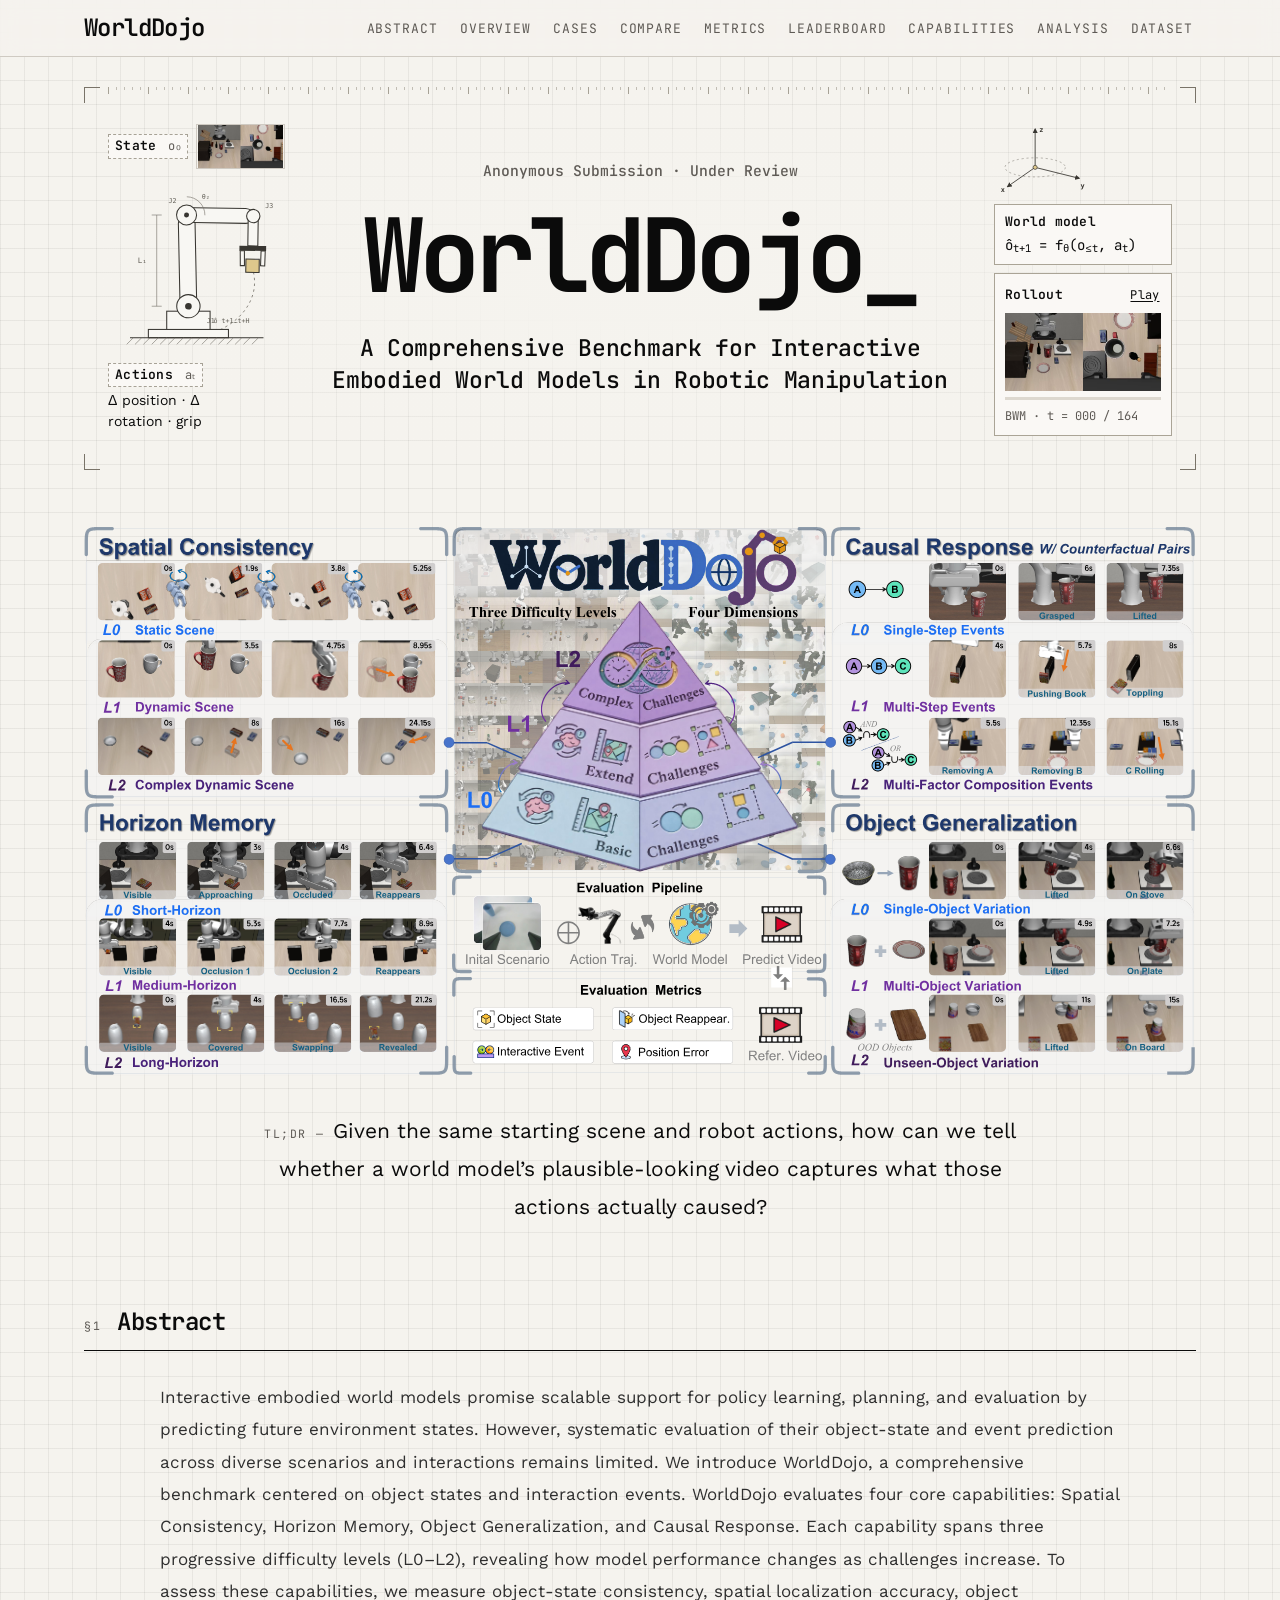
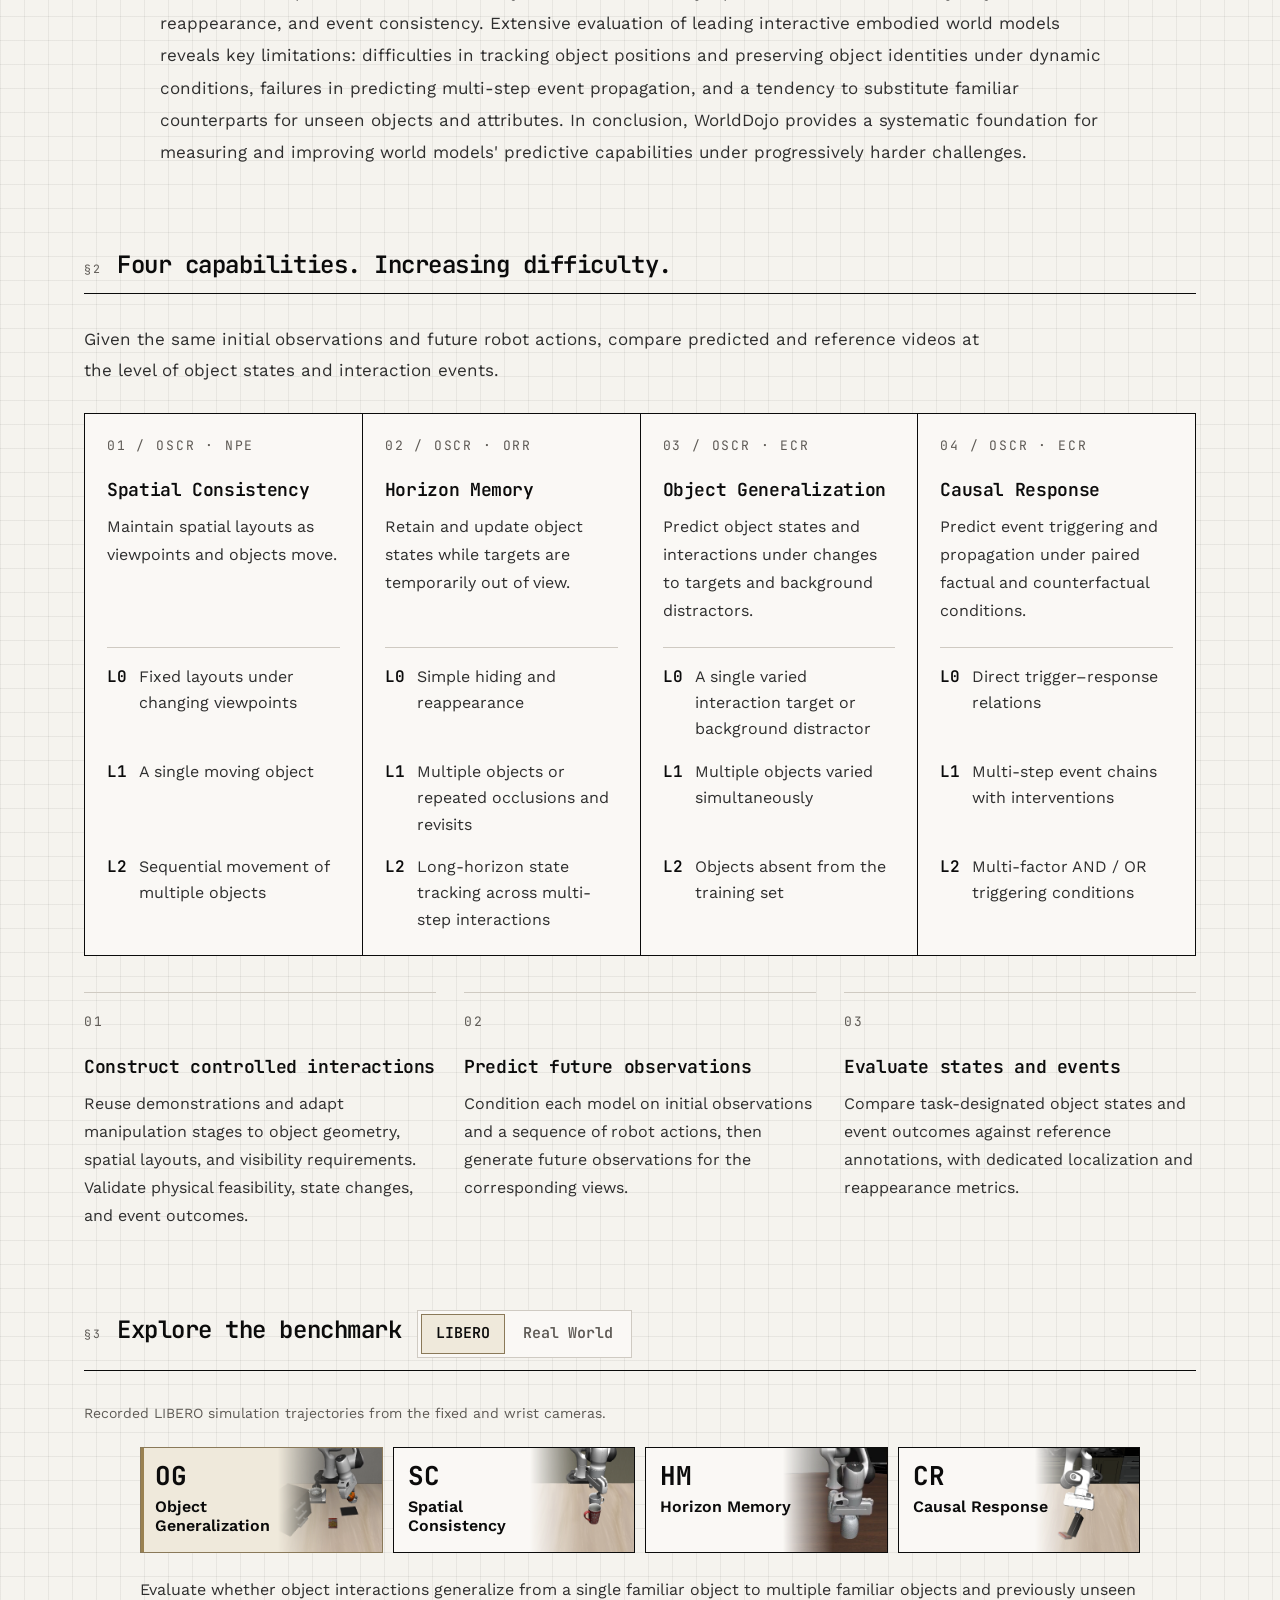
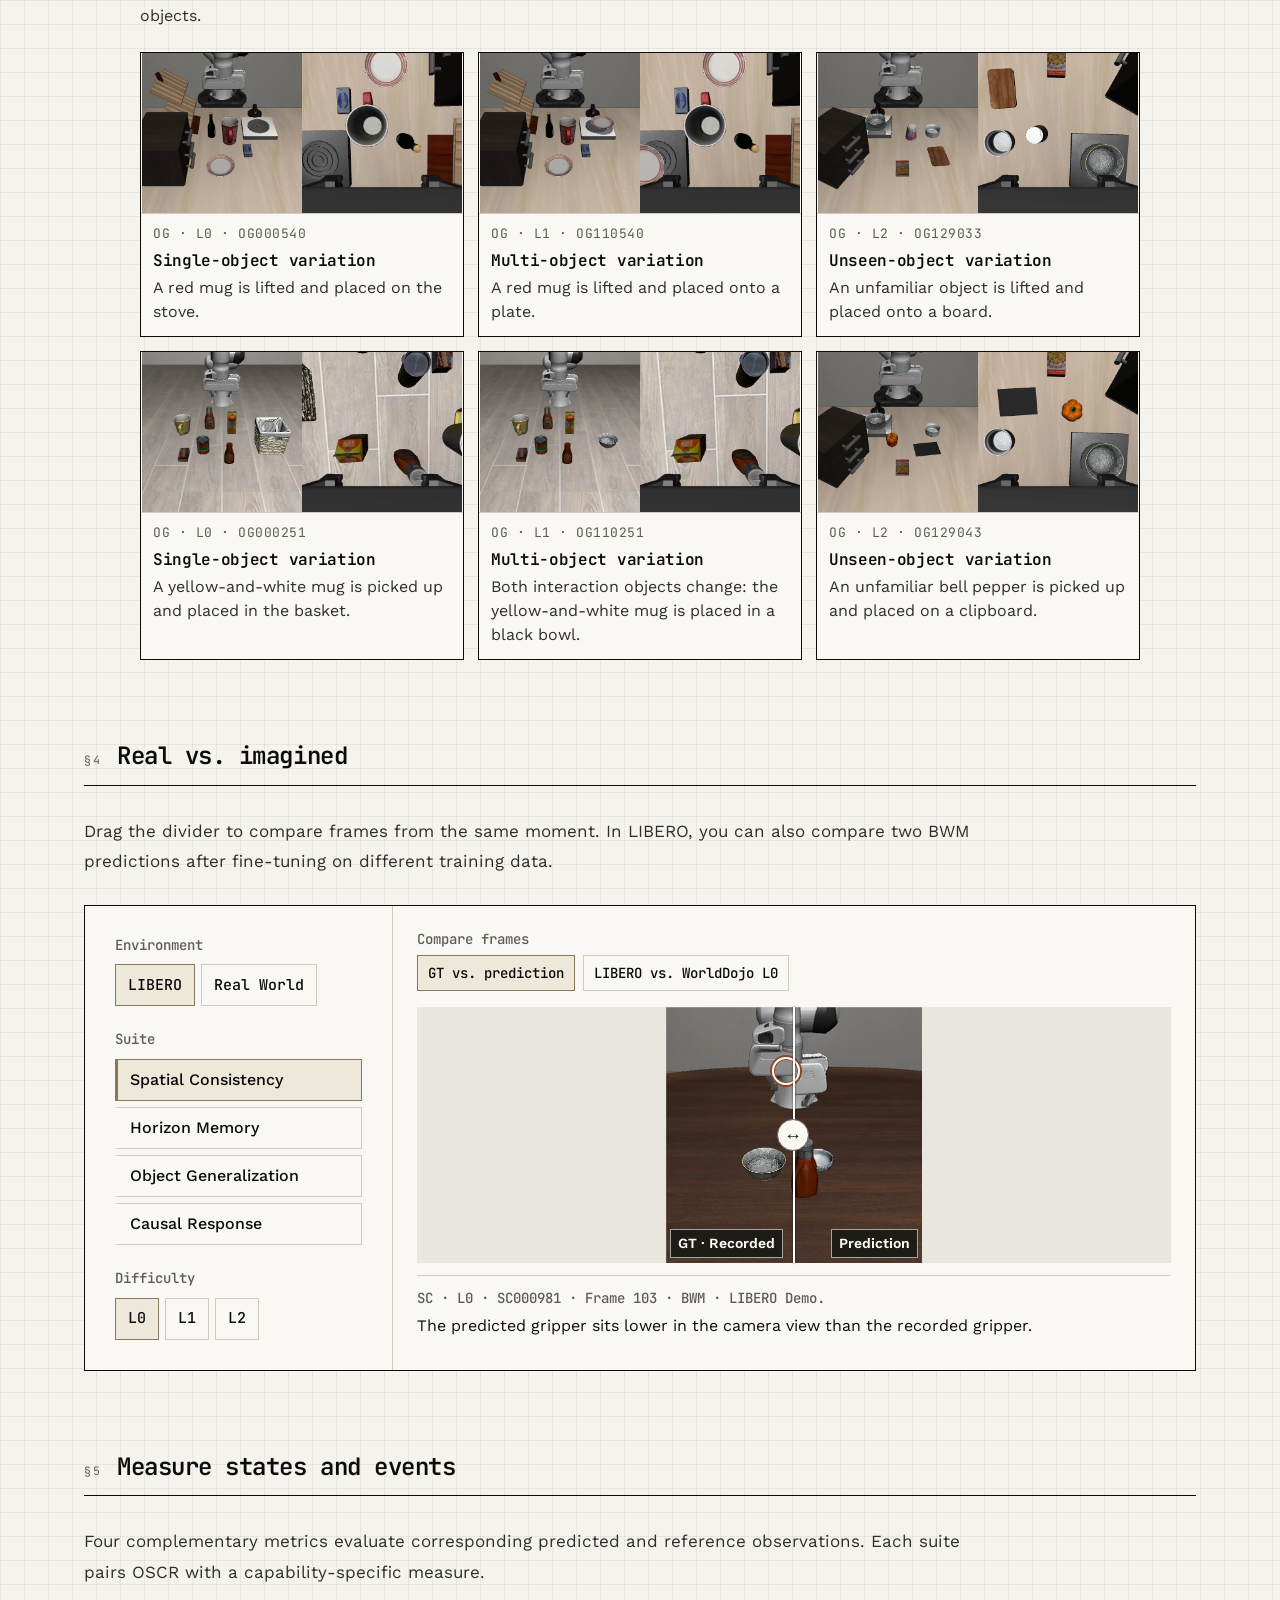
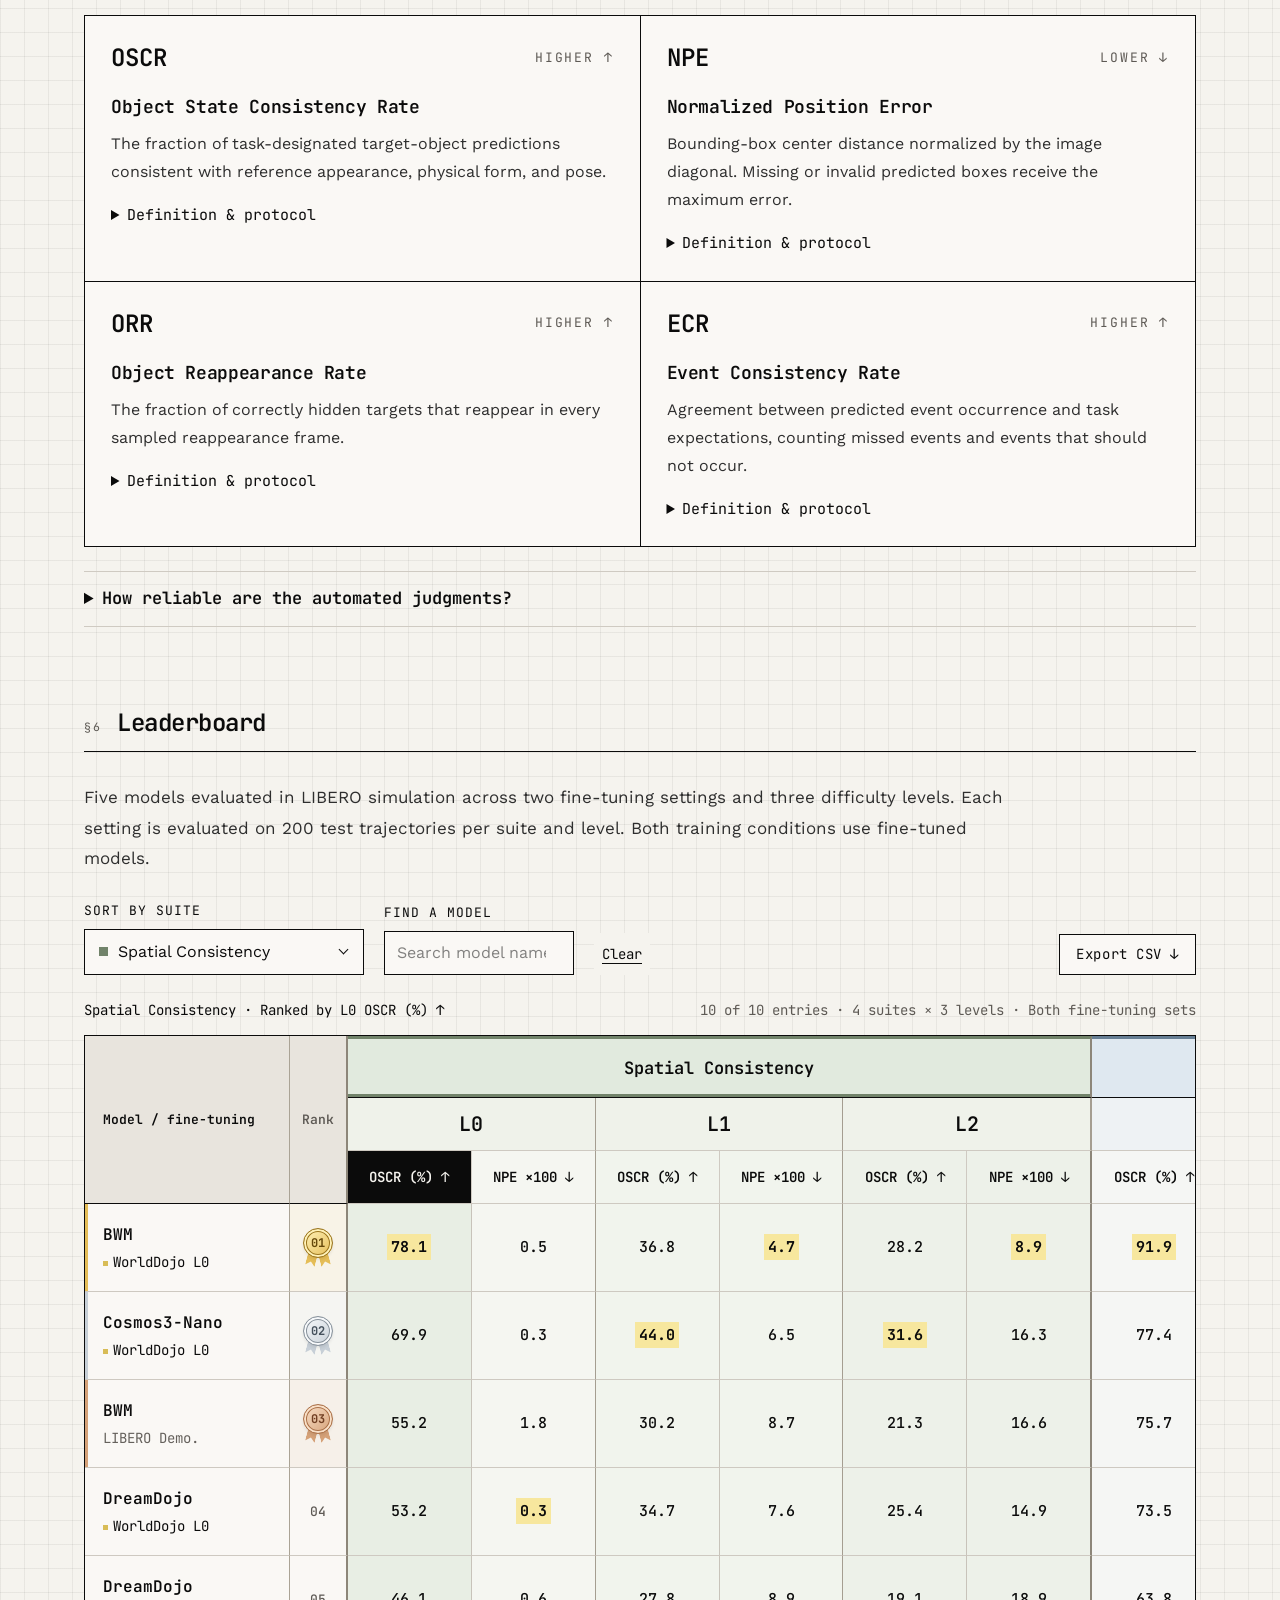
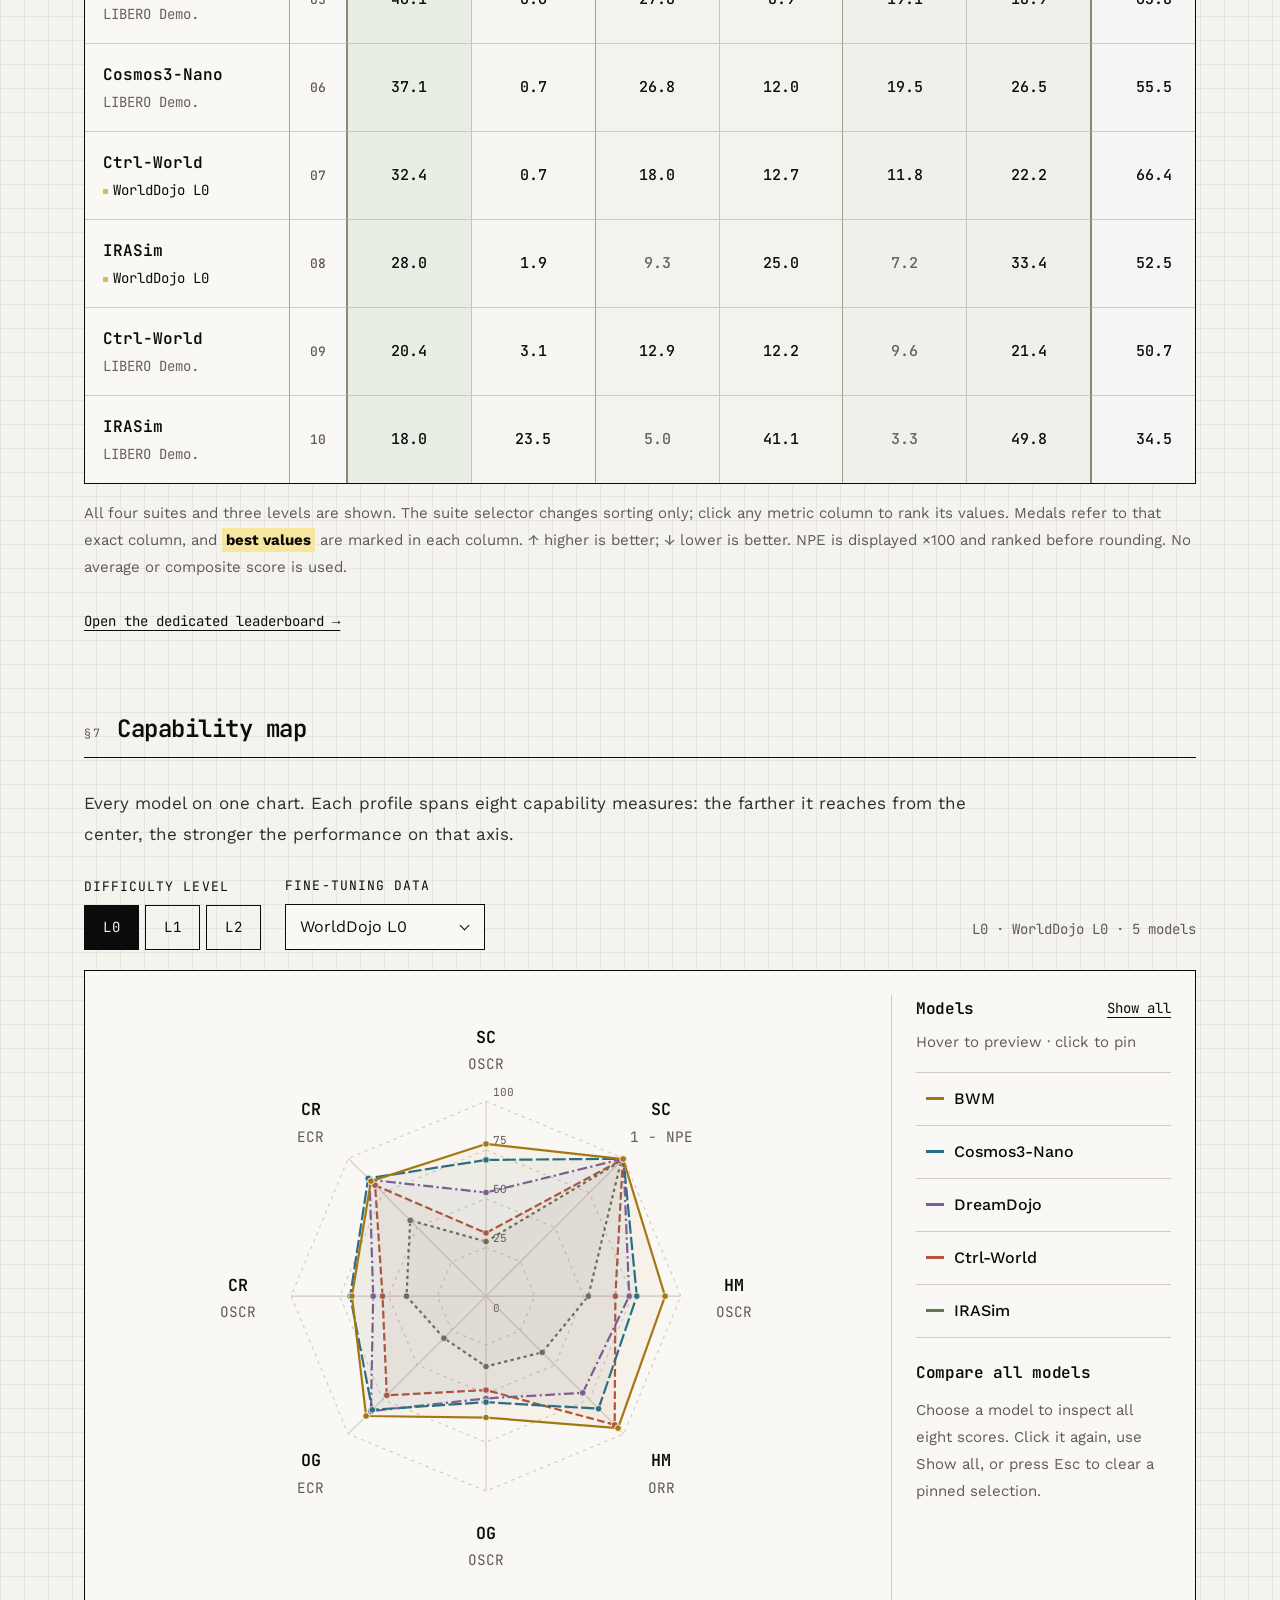
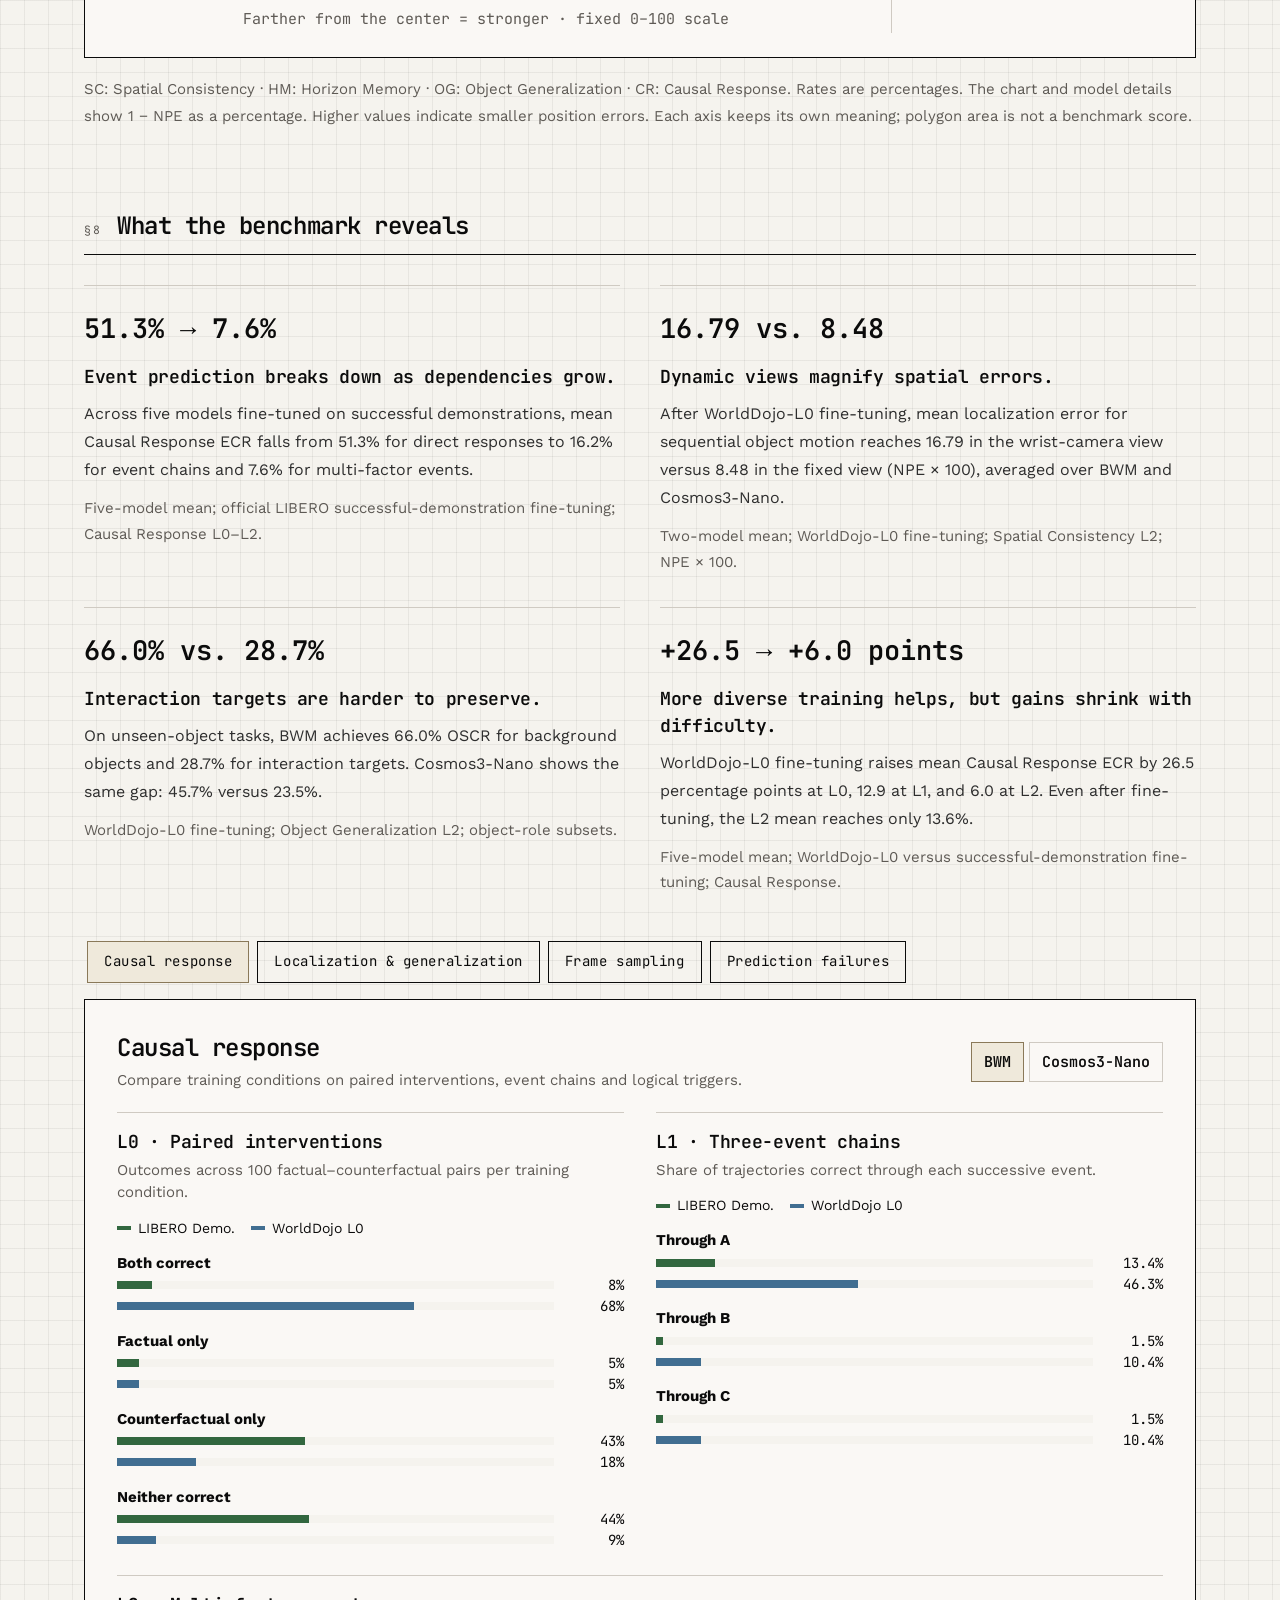
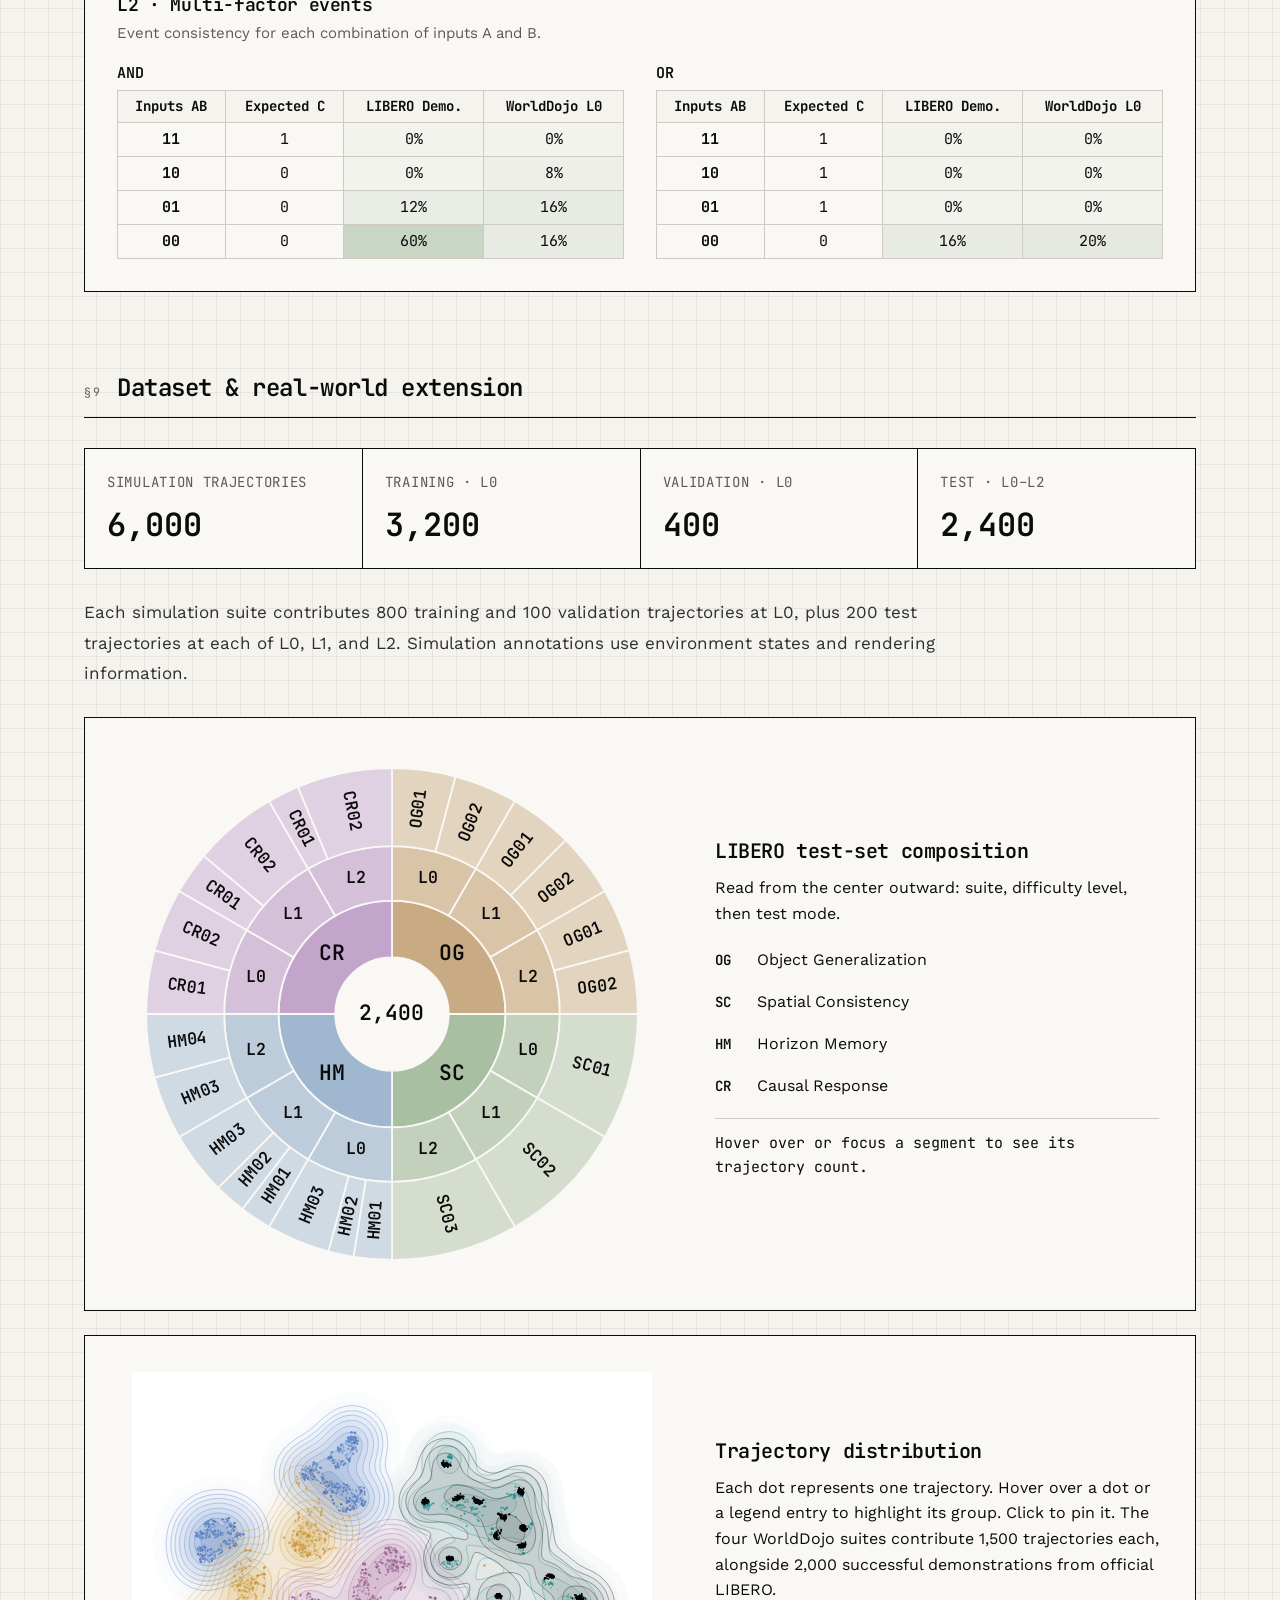
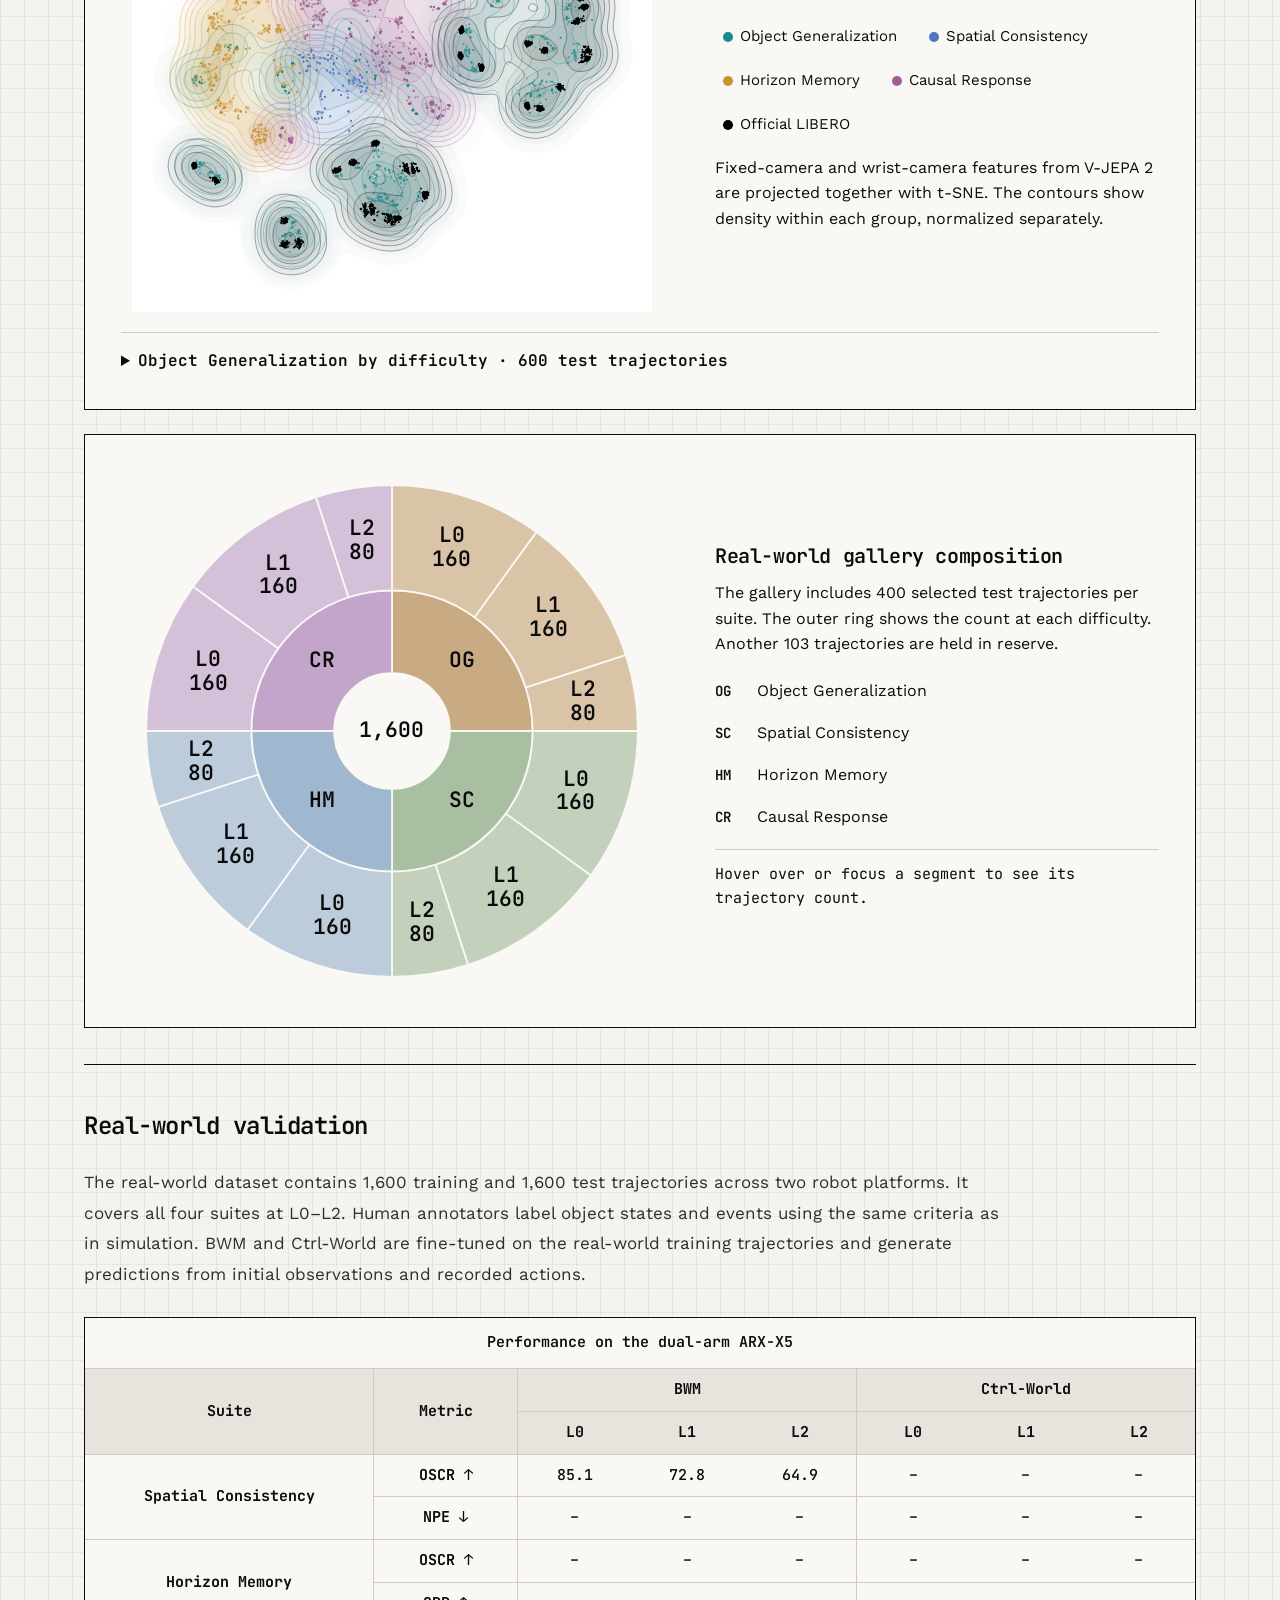
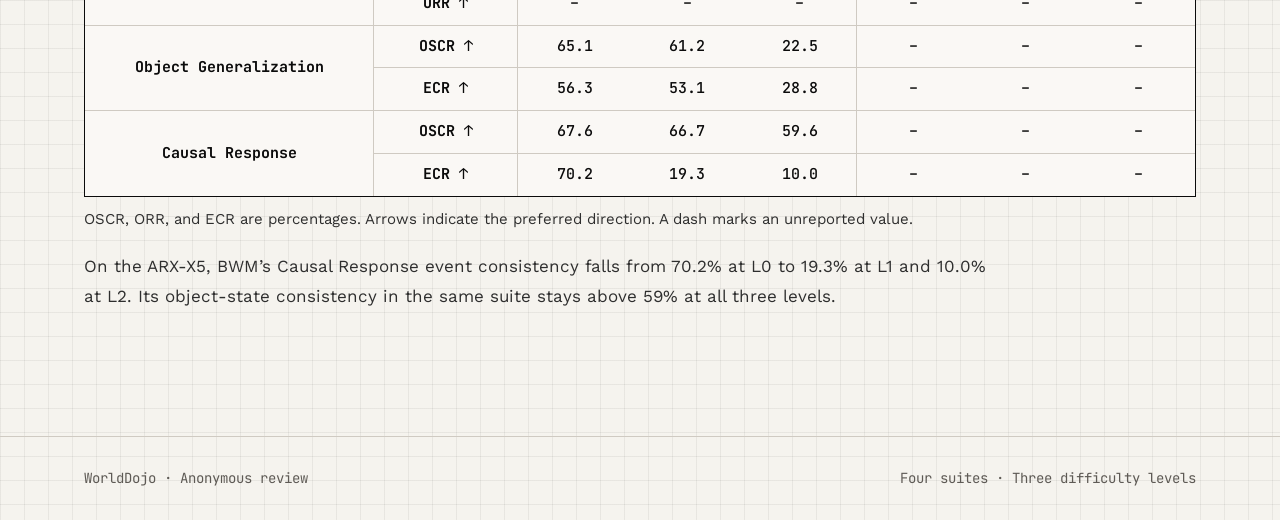
==== index.html @ 86171888 "Remove the Figure 1 image link" ====
<!DOCTYPE html>

<html lang="en">
<head>
<meta charset="utf-8"/>
<meta content="width=device-width, initial-scale=1" name="viewport"/>
<title>
   WorldDojo — A Benchmark for World Models
  </title>
<meta content="Evaluating embodied world models across object generalization, spatial consistency, horizon memory, and causal response." name="description"/>
<meta content="WorldDojo — A Benchmark for World Models" property="og:title"/>
<meta content="Evaluating embodied world models across object generalization, spatial consistency, horizon memory, and causal response." property="og:description"/>
<meta content="website" property="og:type"/>
<meta content="summary_large_image" name="twitter:card"/>
<link href="data:," rel="icon" type="image/x-icon"/>
<meta content="WorldDojo — A Benchmark for World Models" name="twitter:title"/>
<meta content="Evaluating embodied world models across object generalization, spatial consistency, horizon memory, and causal response." name="twitter:description"/>
<link href="assets/original.css" rel="stylesheet"/>
<link href="assets/site.css?v=2e7d49e08e" rel="stylesheet"/>
<meta content="worlddojo/paper-figures/figure-01-overview.png?v=f05fa07c68" property="og:image"/>
<meta content="worlddojo/paper-figures/figure-01-overview.png?v=f05fa07c68" name="twitter:image"/>
<link rel="stylesheet" href="assets/distribution.css?v=623030077f"/>
<link rel="stylesheet" href="assets/analysis.css?v=a342662343"/>
<link rel="stylesheet" href="assets/compare.css?v=4dda21cae5"/>
<link rel="stylesheet" href="assets/hero-illustrations.css?v=878d410ef3"/>
</head>
<body class="bg-grid">
<a class="skip-link" href="#main">
   Skip to content
  </a>
<div class="flex min-h-screen flex-col">
<header class="sticky top-0 z-40 border-b border-border bg-background/85 backdrop-blur">
<div class="site-topbar">
<a aria-current="page" class="font-mono text-sm font-semibold tracking-tight text-foreground active site-brand" href="index.html">
WorldDojo
</a>
<nav aria-label="Section navigation" class="top-navigation"><a href="#abstract">Abstract</a><a href="#overview">Overview</a><a href="#demonstrations">Cases</a><a href="#real-vs-imagined">Compare</a><a href="#metrics">Metrics</a><a href="#leaderboard">Leaderboard</a><a href="#capabilities">Capabilities</a><a href="#analysis">Analysis</a><a href="#dataset">Dataset</a></nav>
</div>
</header>
<div class="flex-1">
<main id="main"><section class="title-plate">
<div class="title-copy">
<p class="title-status">Anonymous Submission · Under Review</p>
<h1 class="animate-rise text-foreground [animation-delay:80ms]"><span class="hero-name caret">WorldDojo</span> <span class="hero-subtitle">A Comprehensive Benchmark for Interactive Embodied World Models in Robotic Manipulation</span></h1>
</div>
<div class="title-input">
  <img draggable="false" class="title-arm" src="assets/hero-arm.svg" width="199" height="205" alt=""/>
  <div class="title-spec title-state"><header>State <small>o₀</small></header><img draggable="false" src="assets/hero-observation.png" width="512" height="256" alt="Initial fixed and wrist camera observations of the red mug task"/></div>
  <div class="title-spec title-actions"><header>Actions <small>aₜ</small></header><p>Δ position · Δ rotation · grip</p></div>
</div>
<div class="title-output">
  <img draggable="false" class="title-axes" src="assets/hero-axes.svg" width="140" height="110" alt=""/>
  <div class="title-spec"><header>World model</header><p>ô<sub>t+1</sub> = f<sub>θ</sub>(o<sub>≤t</sub>, a<sub>t</sub>)</p></div>
  <div class="title-spec title-rollout"><header>Rollout <button type="button" aria-label="Play the BWM rollout">Play</button></header>
    <video muted loop playsinline preload="metadata" src="assets/hero-rollout.mp4" poster="assets/hero-observation.png" width="512" height="256" aria-label="BWM prediction for LIBERO OG000540"></video>
    <progress max="164" value="0" aria-label="Rollout frame"></progress><span class="title-telemetry">BWM · t = <output>000</output> / 164</span>
  </div>
</div>
</section><section class="mx-auto max-w-6xl px-5 pt-14"><figure class="paper-figure"><img alt="Four complementary capabilities, three difficulty levels, and a shared evaluation pipeline for object states and interaction events." height="1209" loading="eager" src="worlddojo/paper-figures/figure-01-overview.svg?v=5daef22ee6" width="2440"/></figure><p class="paper-tldr"><span class="eyebrow">TL;DR — </span>Given the same starting scene and robot actions, how can we tell whether a world model’s plausible-looking video captures what those actions actually caused?</p></section><section class="mx-auto max-w-6xl px-5 pt-20" id="abstract"><div class="section-heading"><span class="eyebrow">§1</span><h2>Abstract</h2></div><p class="abstract-copy">Interactive embodied world models promise scalable support for policy learning, planning, and evaluation by predicting future environment states. However, systematic evaluation of their object-state and event prediction across diverse scenarios and interactions remains limited. We introduce WorldDojo, a comprehensive benchmark centered on object states and interaction events. WorldDojo evaluates four core capabilities: Spatial Consistency, Horizon Memory, Object Generalization, and Causal Response. Each capability spans three progressive difficulty levels (L0–L2), revealing how model performance changes as challenges increase. To assess these capabilities, we measure object-state consistency, spatial localization accuracy, object reappearance, and event consistency. Extensive evaluation of leading interactive embodied world models reveals key limitations: difficulties in tracking object positions and preserving object identities under dynamic conditions, failures in predicting multi-step event propagation, and a tendency to substitute familiar counterparts for unseen objects and attributes. In conclusion, WorldDojo provides a systematic foundation for measuring and improving world models' predictive capabilities under progressively harder challenges.</p></section><section class="mx-auto max-w-6xl px-5 pt-20" id="overview"><div class="section-heading"><span class="eyebrow">§2</span><h2>Four capabilities. Increasing difficulty.</h2></div><p class="section-intro">Given the same initial observations and future robot actions, compare predicted and reference videos at the level of object states and interaction events.</p><ol class="suite-grid suite-details"><li><span class="eyebrow">01 / OSCR · NPE</span><h3>Spatial Consistency</h3><p>Maintain spatial layouts as viewpoints and objects move.</p><dl class="suite-levels"><div><dt>L0</dt><dd>Fixed layouts under changing viewpoints</dd></div><div><dt>L1</dt><dd>A single moving object</dd></div><div><dt>L2</dt><dd>Sequential movement of multiple objects</dd></div></dl></li><li><span class="eyebrow">02 / OSCR · ORR</span><h3>Horizon Memory</h3><p>Retain and update object states while targets are temporarily out of view.</p><dl class="suite-levels"><div><dt>L0</dt><dd>Simple hiding and reappearance</dd></div><div><dt>L1</dt><dd>Multiple objects or repeated occlusions and revisits</dd></div><div><dt>L2</dt><dd>Long-horizon state tracking across multi-step interactions</dd></div></dl></li><li><span class="eyebrow">03 / OSCR · ECR</span><h3>Object Generalization</h3><p>Predict object states and interactions under changes to targets and background distractors.</p><dl class="suite-levels"><div><dt>L0</dt><dd>A single varied interaction target or background distractor</dd></div><div><dt>L1</dt><dd>Multiple objects varied simultaneously</dd></div><div><dt>L2</dt><dd>Objects absent from the training set</dd></div></dl></li><li><span class="eyebrow">04 / OSCR · ECR</span><h3>Causal Response</h3><p>Predict event triggering and propagation under paired factual and counterfactual conditions.</p><dl class="suite-levels"><div><dt>L0</dt><dd>Direct trigger–response relations</dd></div><div><dt>L1</dt><dd>Multi-step event chains with interventions</dd></div><div><dt>L2</dt><dd>Multi-factor AND / OR triggering conditions</dd></div></dl></li></ol><ol class="method-steps"><li><span class="eyebrow">01</span><h3>Construct controlled interactions</h3><p>Reuse demonstrations and adapt manipulation stages to object geometry, spatial layouts, and visibility requirements. Validate physical feasibility, state changes, and event outcomes.</p></li><li><span class="eyebrow">02</span><h3>Predict future observations</h3><p>Condition each model on initial observations and a sequence of robot actions, then generate future observations for the corresponding views.</p></li><li><span class="eyebrow">03</span><h3>Evaluate states and events</h3><p>Compare task-designated object states and event outcomes against reference annotations, with dedicated localization and reappearance metrics.</p></li></ol></section><section class="mx-auto max-w-6xl px-5 pt-20" id="demonstrations">
<div class="mb-8 flex items-baseline gap-4 border-b border-foreground pb-3">
<span class="eyebrow">§3</span>
<h2 class="text-xl font-semibold text-foreground sm:text-2xl">
        Explore the benchmark
       </h2>
<div class="demo-environments" role="group" aria-label="Demonstration environment">
  <button type="button" data-demo-env="libero" aria-pressed="true" aria-controls="demo-grid">LIBERO</button>
  <button type="button" data-demo-env="real" aria-pressed="false" aria-controls="demo-grid">Real World</button>
</div>
</div>
<p class="text-sm text-muted-foreground" id="demo-environment-note">Recorded LIBERO simulation trajectories from the fixed and wrist cameras.</p>
<div aria-label="Evaluation suite" class="demo-filters" role="group">
  <button class="suite-choice" type="button" data-suite="OG" aria-pressed="true" aria-controls="demo-grid">
    <img src="worlddojo/suite-covers/OG129043-agentview-scene.webp" data-libero="worlddojo/suite-covers/OG129043-agentview-scene.webp" data-real="worlddojo/suite-covers/OG-344338f3-head-scene.jpg" alt="" loading="lazy"/>
    <b>OG</b><span>Object Generalization</span>
  </button>
  <button class="suite-choice" type="button" data-suite="SC" aria-pressed="false" aria-controls="demo-grid">
    <img src="worlddojo/suite-covers/SC110106-agentview-scene.webp" data-libero="worlddojo/suite-covers/SC110106-agentview-scene.webp" data-real="worlddojo/suite-covers/SC-9923a648-head-scene.jpg" alt="" loading="lazy"/>
    <b>SC</b><span>Spatial Consistency</span>
  </button>
  <button class="suite-choice" type="button" data-suite="HM" aria-pressed="false" aria-controls="demo-grid">
    <img src="worlddojo/suite-covers/HM120180-agentview-scene.webp" data-libero="worlddojo/suite-covers/HM120180-agentview-scene.webp" data-real="worlddojo/suite-covers/HM-933c59e6-head-scene.jpg" alt="" loading="lazy"/>
    <b>HM</b><span>Horizon Memory</span>
  </button>
  <button class="suite-choice" type="button" data-suite="CR" aria-pressed="false" aria-controls="demo-grid">
    <img src="worlddojo/suite-covers/CR110455-agentview-scene.webp" data-libero="worlddojo/suite-covers/CR110455-agentview-scene.webp" data-real="worlddojo/suite-covers/CR-515162b4-head-scene.jpg" alt="" loading="lazy"/>
    <b>CR</b><span>Causal Response</span>
  </button>
</div>
<p aria-live="polite" class="text-ink-soft demo-description" id="demo-description">
</p>
<span class="demo-jump" id="examples-OG"></span><span class="demo-jump" id="examples-SC"></span><span class="demo-jump" id="examples-HM"></span><span class="demo-jump" id="examples-CR"></span>
<span class="demo-jump" id="real-examples-OG"></span><span class="demo-jump" id="real-examples-SC"></span><span class="demo-jump" id="real-examples-HM"></span><span class="demo-jump" id="real-examples-CR"></span>
<div class="demo-grid" id="demo-grid">
</div>

<noscript>
<p>
        Enable JavaScript to switch between the demonstration videos, or
        <a href="worlddojo/content.js?v=4e91fa448a">
         view the example index
        </a>
        .
       </p>
</noscript>
</section><section class="mx-auto max-w-6xl px-5 pt-20" id="real-vs-imagined" aria-labelledby="compare-title">
  <div class="section-heading"><span class="eyebrow">§4</span><h2 id="compare-title">Real vs. imagined</h2></div>
  <p class="section-intro" id="compare-instructions">Drag the divider to compare frames from the same moment. In LIBERO, you can also compare two BWM predictions after fine-tuning on different training data.</p>
  <div class="compare-layout">
    <div class="compare-controls">
      <fieldset data-control="environment"><legend>Environment</legend><div>
        <button type="button" value="sim" aria-pressed="true">LIBERO</button>
        <button type="button" value="real" aria-pressed="false">Real World</button>
      </div></fieldset>
      <fieldset data-control="suite"><legend>Suite</legend><div class="compare-suites">
        <button type="button" value="SC" aria-pressed="true">Spatial Consistency</button>
        <button type="button" value="HM" aria-pressed="false">Horizon Memory</button>
        <button type="button" value="OG" aria-pressed="false">Object Generalization</button>
        <button type="button" value="CR" aria-pressed="false">Causal Response</button>
      </div></fieldset>
      <fieldset data-control="level"><legend>Difficulty</legend><div>
        <button type="button" value="L0" aria-pressed="true">L0</button>
        <button type="button" value="L1" aria-pressed="false">L1</button>
        <button type="button" value="L2" aria-pressed="false">L2</button>
      </div></fieldset>
    </div>
    <figure class="compare-case">
      <fieldset class="compare-pairs" data-control="mode"><legend>Compare frames</legend>
        <button type="button" value="reference" aria-pressed="true">GT vs. prediction</button>
        <button type="button" value="training" aria-pressed="false">LIBERO vs. WorldDojo L0</button>
      </fieldset>
      <div class="compare-view" aria-busy="true">
        <div class="compare-stage" hidden>
          <div class="compare-left"><img alt="Recorded frame"><span class="compare-label">GT · Recorded</span></div>
          <div class="compare-right"><img alt="Model prediction"><span class="compare-label">Prediction</span></div>
          <span class="compare-marker" hidden></span>
          <span class="compare-rule" aria-hidden="true"><span>↔</span></span>
          <input class="compare-range" type="range" min="0" max="100" value="50" aria-label="Comparison divider" aria-describedby="compare-instructions">
        </div>
        <p class="compare-status" role="status">Loading comparison…</p>
      </div>
      <figcaption aria-live="polite"><span class="compare-meta"></span><span class="compare-note"></span></figcaption>
    </figure>
  </div>
</section>
<section class="mx-auto max-w-6xl px-5 pt-20" id="metrics"><div class="section-heading"><span class="eyebrow">§5</span><h2>Measure states and events</h2></div><p class="section-intro">Four complementary metrics evaluate corresponding predicted and reference observations. Each suite pairs OSCR with a capability-specific measure.</p><div class="metrics-grid"><article><div class="metric-top"><span class="metric-id">OSCR</span><span class="eyebrow">Higher ↑</span></div><h3>Object State Consistency Rate</h3><p>The fraction of task-designated target-object predictions consistent with reference appearance, physical form, and pose.</p><details><summary>Definition &amp; protocol</summary><p>Q contains valid target-object–timestep–view tuples. GPT-6-Astra evaluates six sampled frames per trajectory and compares color and texture, shape and size, and position and orientation at corresponding timesteps.</p><code>OSCR = (1 / |Q|) Σ J_state(i, t, v)</code></details></article><article><div class="metric-top"><span class="metric-id">NPE</span><span class="eyebrow">Lower ↓</span></div><h3>Normalized Position Error</h3><p>Bounding-box center distance normalized by the image diagonal. Missing or invalid predicted boxes receive the maximum error.</p><details><summary>Definition &amp; protocol</summary><p>Average over reference-defined evaluation instances. Rank using unrounded values.</p><code>NPE = mean(||center(predicted box) − center(reference box)||₂ / image diagonal); invalid prediction → 1</code></details></article><article><div class="metric-top"><span class="metric-id">ORR</span><span class="eyebrow">Higher ↑</span></div><h3>Object Reappearance Rate</h3><p>The fraction of correctly hidden targets that reappear in every sampled reappearance frame.</p><details><summary>Definition &amp; protocol</summary><p>Reference videos define the hiding and reappearance phases. h_e requires absence from every sampled hiding frame; r_e requires visibility in every sampled reappearance frame. ORR is conditional on correct hiding, not all episodes.</p><code>ORR = Σ(h_e r_e) / Σh_e</code></details></article><article><div class="metric-top"><span class="metric-id">ECR</span><span class="eyebrow">Higher ↑</span></div><h3>Event Consistency Rate</h3><p>Agreement between predicted event occurrence and task expectations, counting missed events and events that should not occur.</p><details><summary>Definition &amp; protocol</summary><p>GPT-6-Astra identifies events by predicate, participants, and temporal window. Factual and counterfactual trajectories have their own expected labels.</p><code>ECR = (1 / |E|) Σ 1[predicted occurrence = expected occurrence]</code></details></article></div><details class="judge-reliability"><summary>How reliable are the automated judgments?</summary>
<p>On predicted videos, GPT-6-Astra agrees with human consensus in 90.6% of object-state judgments and 88.0% of event judgments. Individual annotators agree with the consensus in 89.7% and 85.3% of judgments, respectively.</p>
<div class="judge-scroll" role="region" tabindex="0" aria-label="Judge reliability comparison"><table><caption>Judge reliability (%)</caption><thead><tr><th rowspan="2" scope="col">Judge</th><th colspan="2" scope="colgroup">Reference videos<br>Accuracy</th><th colspan="2" scope="colgroup">Predicted videos<br>Agreement with humans</th></tr><tr><th scope="col">State</th><th scope="col">Event</th><th scope="col">State</th><th scope="col">Event</th></tr></thead><tbody><tr><th scope="row">Qwen3-VL-8B</th><td>99.3</td><td>75.3</td><td>84.6</td><td>60.3</td></tr><tr><th scope="row">Qwen3-VL-32B</th><td>99.9</td><td>77.7</td><td>85.9</td><td>73.8</td></tr><tr><th scope="row">Gemini-3.1-Pro</th><td>99.9</td><td>88.7</td><td>71.7</td><td>80.7</td></tr><tr><th scope="row">GPT-6-Astra</th><td>99.9</td><td>99.3</td><td>90.6</td><td>88.0</td></tr><tr><th scope="row">Human</th><td>99.9</td><td>99.9</td><td>89.7</td><td>85.3</td></tr></tbody></table></div></details></section><section class="mx-auto max-w-6xl px-5 pt-20" id="leaderboard"><div class="section-heading"><span class="eyebrow">§6</span><h2>Leaderboard</h2></div><p class="section-intro">Five models evaluated in LIBERO simulation across two fine-tuning settings and three difficulty levels. Each setting is evaluated on 200 test trajectories per suite and level. Both training conditions use fine-tuned models.</p><div class="board" data-leaderboard=""><div class="board-controls"><div class="suite-select-control"><span class="control-label" id="suite-sort-label">Sort by suite</span><select aria-label="Sort by suite" data-board-suite=""><option value="SC">Spatial Consistency</option><option value="HM">Horizon Memory</option><option value="OG">Object Generalization</option><option value="CR">Causal Response</option></select></div><label class="search-control"><span class="control-label">Find a model</span><input aria-label="Find a model" placeholder="Search model name" type="search"/></label><button class="text-button" data-clear="" type="button">Clear</button><button class="ink-button" data-csv="" type="button">Export CSV ↓</button></div><div class="board-meta"><span data-ranking-label=""></span><span aria-live="polite" data-board-status="" role="status"></span></div><p class="board-scroll-hint">Swipe to compare all 4 suites × 3 levels →</p><div aria-label="All four suites across L0, L1 and L2. Scroll horizontally; model and rank columns stay fixed." class="table-scroll" role="region" tabindex="0"><table><caption class="sr-only">All four suites and all three difficulty levels in one table. Each model and fine-tuning setting occupies one row. Click any metric column to rank entries.</caption><thead></thead><tbody></tbody></table></div><p class="board-note">All four suites and three levels are shown. The suite selector changes sorting only; click any metric column to rank its values. Medals refer to that exact column, and <span class="best-value">best values</span> are marked in each column. ↑ higher is better; ↓ lower is better. NPE is displayed ×100 and ranked before rounding. No average or composite score is used.</p><noscript><p>Enable JavaScript to view the interactive leaderboard.</p></noscript></div><a class="text-link" href="leaderboard/index.html">Open the dedicated leaderboard →</a></section><section class="mx-auto max-w-6xl px-5 pt-20" id="capabilities"><div class="section-heading"><span class="eyebrow">§7</span><h2>Capability map</h2></div><div class="capability-map" data-capability-map=""><p class="section-intro">Every model on one chart. Each profile spans eight capability measures: the farther it reaches from the center, the stronger the performance on that axis.</p><div class="map-toolbar"><div><span class="control-label">Difficulty level</span><div aria-label="Map difficulty level" class="map-levels" role="group"><button aria-pressed="true" class="ink-button ink-button-solid" data-map-level="L0" type="button">L0</button><button aria-pressed="false" class="ink-button" data-map-level="L1" type="button">L1</button><button aria-pressed="false" class="ink-button" data-map-level="L2" type="button">L2</button></div></div><div class="map-training-control"><span class="control-label" id="map-training-label">Fine-tuning data</span><select aria-label="Map fine-tuning data" data-map-training=""><option value="demo">LIBERO Demo.</option><option selected="" value="worlddojo_l0">WorldDojo L0</option></select></div><p aria-live="polite" class="map-context" data-map-context="" role="status"></p></div><div class="map-panel"><figure class="map-figure"><div data-map-chart=""></div><figcaption>Farther from the center = stronger · fixed 0–100 scale</figcaption></figure><aside aria-label="Model focus controls" class="map-sidebar"><div class="map-sidebar-title"><h3>Models</h3><button class="text-button" data-map-reset="" type="button">Show all</button></div><p class="map-instruction">Hover to preview · click to pin</p><ul class="map-model-list" data-map-models=""></ul><div class="map-detail" data-map-detail=""></div></aside></div><p class="map-note">SC: Spatial Consistency · HM: Horizon Memory · OG: Object Generalization · CR: Causal Response. Rates are percentages. The chart and model details show 1 − NPE as a percentage. Higher values indicate smaller position errors. Each axis keeps its own meaning; polygon area is not a benchmark score.</p><noscript>Enable JavaScript to explore the model capability map, or read the results in the paper.</noscript></div></section><section class="mx-auto max-w-6xl px-5 pt-20" id="analysis"><div class="section-heading"><span class="eyebrow">§8</span><h2>What the benchmark reveals</h2></div><div class="findings-grid"><article><p class="finding-stat">51.3% → 7.6%</p><h3>Event prediction breaks down as dependencies grow.</h3><p>Across five models fine-tuned on successful demonstrations, mean Causal Response ECR falls from 51.3% for direct responses to 16.2% for event chains and 7.6% for multi-factor events.</p><small>Five-model mean; official LIBERO successful-demonstration fine-tuning; Causal Response L0–L2.</small></article><article><p class="finding-stat">16.79 vs. 8.48</p><h3>Dynamic views magnify spatial errors.</h3><p>After WorldDojo-L0 fine-tuning, mean localization error for sequential object motion reaches 16.79 in the wrist-camera view versus 8.48 in the fixed view (NPE × 100), averaged over BWM and Cosmos3-Nano.</p><small>Two-model mean; WorldDojo-L0 fine-tuning; Spatial Consistency L2; NPE × 100.</small></article><article><p class="finding-stat">66.0% vs. 28.7%</p><h3>Interaction targets are harder to preserve.</h3><p>On unseen-object tasks, BWM achieves 66.0% OSCR for background objects and 28.7% for interaction targets. Cosmos3-Nano shows the same gap: 45.7% versus 23.5%.</p><small>WorldDojo-L0 fine-tuning; Object Generalization L2; object-role subsets.</small></article><article><p class="finding-stat">+26.5 → +6.0 points</p><h3>More diverse training helps, but gains shrink with difficulty.</h3><p>WorldDojo-L0 fine-tuning raises mean Causal Response ECR by 26.5 percentage points at L0, 12.9 at L1, and 6.0 at L2. Even after fine-tuning, the L2 mean reaches only 13.6%.</p><small>Five-model mean; WorldDojo-L0 versus successful-demonstration fine-tuning; Causal Response.</small></article></div><div aria-label="Paper analyses" class="figure-tabs" role="tablist"><button aria-controls="analysis-panel-0" aria-selected="true" class="ink-button" data-analysis="0" id="analysis-tab-0" role="tab" tabindex="0" type="button">Causal response</button><button aria-controls="analysis-panel-1" aria-selected="false" class="ink-button" data-analysis="1" id="analysis-tab-1" role="tab" tabindex="-1" type="button">Localization &amp; generalization</button><button aria-controls="analysis-panel-2" aria-selected="false" class="ink-button" data-analysis="2" id="analysis-tab-2" role="tab" tabindex="-1" type="button">Frame sampling</button><button aria-controls="analysis-panel-3" aria-selected="false" class="ink-button" data-analysis="3" id="analysis-tab-3" role="tab" tabindex="-1" type="button">Prediction failures</button></div><div aria-labelledby="analysis-tab-0" id="analysis-panel-0" role="tabpanel" tabindex="0"><div class="analysis-native" data-native-analysis="causal"><div class="analysis-toolbar"><div><h3>Causal response</h3><p>Compare training conditions on paired interventions, event chains and logical triggers.</p></div></div><div class="analysis-plots"></div></div></div><div aria-labelledby="analysis-tab-1" hidden="" id="analysis-panel-1" role="tabpanel" tabindex="0"><div class="analysis-native" data-native-analysis="localization"><div class="analysis-toolbar"><div><h3>Localization &amp; generalization</h3><p>Models fine-tuned on WorldDojo L0. Scores are broken down by viewpoint and object role. Values are read from the published plots.</p></div></div><div class="analysis-plots"></div></div></div><div aria-labelledby="analysis-tab-2" hidden="" id="analysis-panel-2" role="tabpanel" tabindex="0"><div class="analysis-native" data-native-analysis="sampling"><div class="analysis-toolbar"><div><h3>How many frames does OSCR need?</h3><p>Overall OSCR is 37.01% with five frames, 36.82% with six and 35.07% with ten. The six-frame protocol uses 40% fewer frames than the ten-frame protocol.</p></div></div>
<div class="sampling-layout"><div><strong>OSCR (%)</strong><svg role="img" aria-label="Overall and per-level object state consistency across one to ten sampled frames"></svg><div class="sampling-axis-title">Number of sampled frames</div></div>
<div><dl class="sampling-values" aria-live="polite"></dl><label for="sampling-count">Sampled frames <output for="sampling-count">6 frames</output></label><input id="sampling-count" type="range" min="1" max="10" step="1" value="6"></div></div></div></div><div aria-labelledby="analysis-tab-3" hidden="" id="analysis-panel-3" role="tabpanel" tabindex="0"><div class="failure-explorer" data-failure-explorer>
  <div class="failure-tabs" role="tablist" aria-label="Prediction failure cases">
    <button type="button" role="tab" id="failure-tab-sc" aria-controls="failure-case-sc" aria-selected="true" tabindex="0">Spatial Consistency</button>
    <button type="button" role="tab" id="failure-tab-og" aria-controls="failure-case-og" aria-selected="false" tabindex="-1">Object Generalization</button>
    <button type="button" role="tab" id="failure-tab-hm" aria-controls="failure-case-hm" aria-selected="false" tabindex="-1">Horizon Memory</button>
    <button type="button" role="tab" id="failure-tab-cr" aria-controls="failure-case-cr" aria-selected="false" tabindex="-1">Causal Response</button>
  </div>
  <section class="failure-case" id="failure-case-sc" role="tabpanel" aria-labelledby="failure-tab-sc" tabindex="0">
    <div class="failure-summary">
      <p class="failure-meta">Spatial Consistency</p>
      <h3>The cup shifts as the camera moves</h3>
      <p>The moving camera reveals a misshapen handle. By the final view, the predicted cup is displaced from its reference position.</p>
      <div class="failure-key" aria-label="Frame annotations"><span>Reference target</span><span>Prediction error</span></div>
    </div>
    <table class="failure-sequence" aria-label="Spatial Consistency, reference and prediction at three sampled moments">
      <thead><tr><td></td>
        <th scope="col">Initial view</th>
        <th scope="col">Camera moves</th>
        <th scope="col">Later view</th>
      </tr></thead>
      <tbody>
        <tr class="failure-reference"><th scope="row">Reference</th>
          <td><div class="failure-frame"><img src="worlddojo/analysis-frames/sc-reference-1.svg" alt="" width="384" height="384" loading="lazy"></div><span>Cup in place</span></td>
          <td><div class="failure-frame"><img src="worlddojo/analysis-frames/sc-reference-2.svg" alt="" width="384" height="384" loading="lazy"></div><span>Handle visible</span></td>
          <td><div class="failure-frame"><img src="worlddojo/analysis-frames/sc-reference-3.svg" alt="" width="384" height="384" loading="lazy"></div><span>Reference position</span></td>
        </tr>
        <tr class="failure-prediction"><th scope="row">Prediction</th>
          <td><div class="failure-frame"><img src="worlddojo/analysis-frames/sc-prediction-1.svg" alt="" width="384" height="384" loading="lazy"></div><span>Cup in place</span></td>
          <td><div class="failure-frame"><img src="worlddojo/analysis-frames/sc-prediction-2.svg" alt="" width="384" height="384" loading="lazy"></div><span>Handle deformed</span></td>
          <td><div class="failure-frame"><img src="worlddojo/analysis-frames/sc-prediction-3.svg" alt="" width="384" height="384" loading="lazy"></div><span>Cup misaligned</span></td>
        </tr>
      </tbody>
    </table>
  </section>
  <section class="failure-case" id="failure-case-og" role="tabpanel" aria-labelledby="failure-tab-og" tabindex="0" hidden>
    <div class="failure-summary">
      <p class="failure-meta">Object Generalization</p>
      <h3>The bottle becomes a bowl</h3>
      <p>During manipulation, the predicted bottle takes on the shape of a bowl. The substitution persists in the following frame.</p>
      <div class="failure-key" aria-label="Frame annotations"><span>Reference target</span><span>Prediction error</span></div>
    </div>
    <table class="failure-sequence" aria-label="Object Generalization, reference and prediction at three sampled moments">
      <thead><tr><td></td>
        <th scope="col">Initial grasp</th>
        <th scope="col">Manipulation</th>
        <th scope="col">Later view</th>
      </tr></thead>
      <tbody>
        <tr class="failure-reference"><th scope="row">Reference</th>
          <td><div class="failure-frame"><img src="worlddojo/analysis-frames/og-reference-1.svg" alt="" width="384" height="384" loading="lazy"></div><span>Bottle visible</span></td>
          <td><div class="failure-frame"><img src="worlddojo/analysis-frames/og-reference-2.svg" alt="" width="384" height="384" loading="lazy"></div><span>Bottle retained</span></td>
          <td><div class="failure-frame"><img src="worlddojo/analysis-frames/og-reference-3.svg" alt="" width="384" height="384" loading="lazy"></div><span>Bottle retained</span></td>
        </tr>
        <tr class="failure-prediction"><th scope="row">Prediction</th>
          <td><div class="failure-frame"><img src="worlddojo/analysis-frames/og-prediction-1.svg" alt="" width="384" height="384" loading="lazy"></div><span>Bottle visible</span></td>
          <td><div class="failure-frame"><img src="worlddojo/analysis-frames/og-prediction-2.svg" alt="" width="384" height="384" loading="lazy"></div><span>Bowl replaces bottle</span></td>
          <td><div class="failure-frame"><img src="worlddojo/analysis-frames/og-prediction-3.svg" alt="" width="384" height="384" loading="lazy"></div><span>Bowl shape persists</span></td>
        </tr>
      </tbody>
    </table>
  </section>
  <section class="failure-case" id="failure-case-hm" role="tabpanel" aria-labelledby="failure-tab-hm" tabindex="0" hidden>
    <div class="failure-summary">
      <p class="failure-meta">Horizon Memory</p>
      <h3>The blue ball fails to reappear</h3>
      <p>The robot arm briefly hides the blue ball. When the arm moves away, the ball reappears in the reference but remains missing in the prediction.</p>
      <div class="failure-key" aria-label="Frame annotations"><span>Reference target</span><span>Prediction error</span></div>
    </div>
    <table class="failure-sequence" aria-label="Horizon Memory, reference and prediction at three sampled moments">
      <thead><tr><td></td>
        <th scope="col">Before occlusion</th>
        <th scope="col">During occlusion</th>
        <th scope="col">After occlusion</th>
      </tr></thead>
      <tbody>
        <tr class="failure-reference"><th scope="row">Reference</th>
          <td><div class="failure-frame"><img src="worlddojo/analysis-frames/hm-reference-1.svg" alt="" width="384" height="384" loading="lazy"></div><span>Ball visible</span></td>
          <td><div class="failure-frame"><img src="worlddojo/analysis-frames/hm-reference-2.svg" alt="" width="384" height="384" loading="lazy"></div><span>Ball occluded</span></td>
          <td><div class="failure-frame"><img src="worlddojo/analysis-frames/hm-reference-3.svg" alt="" width="384" height="384" loading="lazy"></div><span>Ball reappears</span></td>
        </tr>
        <tr class="failure-prediction"><th scope="row">Prediction</th>
          <td><div class="failure-frame"><img src="worlddojo/analysis-frames/hm-prediction-1.svg" alt="" width="384" height="384" loading="lazy"></div><span>Ball visible</span></td>
          <td><div class="failure-frame"><img src="worlddojo/analysis-frames/hm-prediction-2.svg" alt="" width="384" height="384" loading="lazy"></div><span>Ball occluded</span></td>
          <td><div class="failure-frame"><img src="worlddojo/analysis-frames/hm-prediction-3.svg" alt="" width="384" height="384" loading="lazy"></div><span>Ball missing</span></td>
        </tr>
      </tbody>
    </table>
  </section>
  <section class="failure-case" id="failure-case-cr" role="tabpanel" aria-labelledby="failure-tab-cr" tabindex="0" hidden>
    <div class="failure-summary">
      <p class="failure-meta">Causal Response</p>
      <h3>The model predicts a lift that never happened</h3>
      <p>The blue block stays on the table in the reference. The prediction shows the gripper lifting it.</p>
      <div class="failure-key" aria-label="Frame annotations"><span>Reference target</span><span>Prediction error</span></div>
    </div>
    <table class="failure-sequence" aria-label="Causal Response, reference and prediction at three sampled moments">
      <thead><tr><td></td>
        <th scope="col">Before grasp</th>
        <th scope="col">Grasp attempt</th>
        <th scope="col">After grasp</th>
      </tr></thead>
      <tbody>
        <tr class="failure-reference"><th scope="row">Reference</th>
          <td><div class="failure-frame"><img src="worlddojo/analysis-frames/cr-reference-1.svg" alt="" width="384" height="384" loading="lazy"></div><span>Block on table</span></td>
          <td><div class="failure-frame"><img src="worlddojo/analysis-frames/cr-reference-2.svg" alt="" width="384" height="384" loading="lazy"></div><span>Gripper at block</span></td>
          <td><div class="failure-frame"><img src="worlddojo/analysis-frames/cr-reference-3.svg" alt="" width="384" height="384" loading="lazy"></div><span>Block stays down</span></td>
        </tr>
        <tr class="failure-prediction"><th scope="row">Prediction</th>
          <td><div class="failure-frame"><img src="worlddojo/analysis-frames/cr-prediction-1.svg" alt="" width="384" height="384" loading="lazy"></div><span>Block on table</span></td>
          <td><div class="failure-frame"><img src="worlddojo/analysis-frames/cr-prediction-2.svg" alt="" width="384" height="384" loading="lazy"></div><span>Gripper at block</span></td>
          <td><div class="failure-frame"><img src="worlddojo/analysis-frames/cr-prediction-3.svg" alt="" width="384" height="384" loading="lazy"></div><span>Block lifted</span></td>
        </tr>
      </tbody>
    </table>
  </section>
</div>
</div></section><section class="mx-auto max-w-6xl px-5 pt-20" id="dataset"><div class="section-heading"><span class="eyebrow">§9</span><h2>Dataset &amp; real-world extension</h2></div><dl class="dataset-stats"><div><dt>Simulation trajectories</dt><dd>6,000</dd></div><div><dt>Training · L0</dt><dd>3,200</dd></div><div><dt>Validation · L0</dt><dd>400</dd></div><div><dt>Test · L0–L2</dt><dd>2,400</dd></div></dl><p class="section-intro">Each simulation suite contributes 800 training and 100 validation trajectories at L0, plus 200 test trajectories at each of L0, L1, and L2. Simulation annotations use environment states and rendering information.</p><figure id="test-distribution"><div class="distribution-panel">
<svg viewBox="0 0 440 440" role="group" aria-label="Test trajectories by suite, level and test mode"><text class="distribution-center" x="220" y="220">2,400</text></svg>
<div class="distribution-key"><h3>LIBERO test-set composition</h3><p>Read from the center outward: suite, difficulty level, then test mode.</p>
<div class="distribution-legend"><span><b>OG</b>Object Generalization</span><span><b>SC</b>Spatial Consistency</span><span><b>HM</b>Horizon Memory</span><span><b>CR</b>Causal Response</span></div><p class="distribution-detail">Hover over or focus a segment to see its trajectory count.</p></div></div>
</figure>
<section class="tsne-panel" aria-labelledby="tsne-title">
<div class="tsne-overview"><img data-projection="all" src="worlddojo/tsne/all.svg" width="1562" height="1624" alt="Density contours and individual trajectories in the joint t-SNE projection of WorldDojo and LIBERO." loading="lazy" decoding="async"><div>
<h3 id="tsne-title">Trajectory distribution</h3>
<p>Each dot represents one trajectory. Hover over a dot or a legend entry to highlight its group. Click to pin it. The four WorldDojo suites contribute 1,500 trajectories each, alongside 2,000 successful demonstrations from official LIBERO.</p>
<ul class="tsne-legend"><li style="--swatch:#168d8d">Object Generalization</li><li style="--swatch:#4b77be">Spatial Consistency</li><li style="--swatch:#c9932e">Horizon Memory</li><li style="--swatch:#9c5f91">Causal Response</li><li style="--swatch:#000000">Official LIBERO</li></ul>
<p>Fixed-camera and wrist-camera features from V-JEPA 2 are projected together with t-SNE. The contours show density within each group, normalized separately.</p>
</div></div>
<details class="tsne-levels"><summary>Object Generalization by difficulty · 600 test trajectories</summary>
<p>This separate t-SNE fit uses all 600 OG test trajectories. Each panel highlights the 200 trajectories at one level, with 100 distractor and 100 extrapolation cases.</p>
<ul class="tsne-legend"><li style="--swatch:#158888">Distractor</li><li style="--swatch:#975687">Extrapolation</li><li style="--swatch:#cdd3d6">Other levels</li></ul>
<div class="tsne-level-grid"><figure><figcaption>L0</figcaption><img data-projection="og-l0" src="worlddojo/tsne/og-l0.svg" width="663" height="547" alt="OG test projection highlighting the distractor and extrapolation cases at L0." loading="lazy" decoding="async"></figure><figure><figcaption>L1</figcaption><img data-projection="og-l1" src="worlddojo/tsne/og-l1.svg" width="664" height="547" alt="OG test projection highlighting the distractor and extrapolation cases at L1." loading="lazy" decoding="async"></figure><figure><figcaption>L2</figcaption><img data-projection="og-l2" src="worlddojo/tsne/og-l2.svg" width="663" height="547" alt="OG test projection highlighting the distractor and extrapolation cases at L2." loading="lazy" decoding="async"></figure></div></details>
</section>
<figure id="real-distribution"><div class="distribution-panel">
<svg viewBox="0 0 440 440" role="group" aria-label="Real-world gallery trajectories by suite and difficulty"><text class="distribution-center" x="220" y="220">1,600</text></svg>
<div class="distribution-key"><h3>Real-world gallery composition</h3><p>The gallery includes 400 selected test trajectories per suite. The outer ring shows the count at each difficulty. Another 103 trajectories are held in reserve.</p>
<div class="distribution-legend"><span><b>OG</b>Object Generalization</span><span><b>SC</b>Spatial Consistency</span><span><b>HM</b>Horizon Memory</span><span><b>CR</b>Causal Response</span></div><p class="distribution-detail">Hover over or focus a segment to see its trajectory count.</p></div></div></figure><section id="real-world-results" aria-labelledby="real-world-heading">
  <h3 class="subsection-title" id="real-world-heading">Real-world validation</h3>
  <p class="section-intro">The real-world dataset contains 1,600 training and 1,600 test trajectories across two robot platforms. It covers all four suites at L0–L2. Human annotators label object states and events using the same criteria as in simulation. BWM and Ctrl-World are fine-tuned on the real-world training trajectories and generate predictions from initial observations and recorded actions.</p>
  <div class="physical-table-scroll" role="region" aria-label="Real-world results table" tabindex="0">
    <table class="physical-table" aria-describedby="real-world-table-note">
      <caption>Performance on the dual-arm ARX-X5</caption>
      <colgroup class="physical-suite-col"></colgroup>
      <colgroup class="physical-metric-col"></colgroup>
      <colgroup span="3"></colgroup>
      <colgroup span="3"></colgroup>
      <thead>
        <tr>
          <th rowspan="2" scope="col">Suite</th>
          <th rowspan="2" scope="col">Metric</th>
          <th colspan="3" scope="colgroup">BWM</th>
          <th colspan="3" scope="colgroup">Ctrl-World</th>
        </tr>
        <tr>
          <th scope="col">L0</th><th scope="col">L1</th><th scope="col">L2</th>
          <th scope="col">L0</th><th scope="col">L1</th><th scope="col">L2</th>
        </tr>
      </thead>
      <tbody>
        <tr><th scope="rowgroup" rowspan="2">Spatial Consistency</th><th scope="row">OSCR ↑</th><td>85.1</td><td>72.8</td><td>64.9</td><td>–</td><td>–</td><td>–</td></tr>
        <tr><th scope="row">NPE ↓</th><td>–</td><td>–</td><td>–</td><td>–</td><td>–</td><td>–</td></tr>
      </tbody>
      <tbody>
        <tr><th scope="rowgroup" rowspan="2">Horizon Memory</th><th scope="row">OSCR ↑</th><td>–</td><td>–</td><td>–</td><td>–</td><td>–</td><td>–</td></tr>
        <tr><th scope="row">ORR ↑</th><td>–</td><td>–</td><td>–</td><td>–</td><td>–</td><td>–</td></tr>
      </tbody>
      <tbody>
        <tr><th scope="rowgroup" rowspan="2">Object Generalization</th><th scope="row">OSCR ↑</th><td>65.1</td><td>61.2</td><td>22.5</td><td>–</td><td>–</td><td>–</td></tr>
        <tr><th scope="row">ECR ↑</th><td>56.3</td><td>53.1</td><td>28.8</td><td>–</td><td>–</td><td>–</td></tr>
      </tbody>
      <tbody>
        <tr><th scope="rowgroup" rowspan="2">Causal Response</th><th scope="row">OSCR ↑</th><td>67.6</td><td>66.7</td><td>59.6</td><td>–</td><td>–</td><td>–</td></tr>
        <tr><th scope="row">ECR ↑</th><td>70.2</td><td>19.3</td><td>10.0</td><td>–</td><td>–</td><td>–</td></tr>
      </tbody>
    </table>
  </div>
  <p class="physical-table-note" id="real-world-table-note">OSCR, ORR, and ECR are percentages. Arrows indicate the preferred direction. A dash marks an unreported value.</p>
  <p class="section-intro">On the ARX-X5, BWM’s Causal Response event consistency falls from 70.2% at L0 to 19.3% at L1 and 10.0% at L2. Its object-state consistency in the same suite stays above 59% at all three levels.</p>
</section>
</section></main>
</div>
<footer class="mt-24 border-t border-border">
<div class="mx-auto flex max-w-6xl flex-col gap-2 px-5 py-8 font-mono text-xs text-muted-foreground sm:flex-row sm:items-center sm:justify-between">
<span>WorldDojo · Anonymous review</span>
<span>
      Four suites · Three difficulty levels
     </span>
</div>
</footer>
</div>
<script defer="" src="worlddojo/content.js?v=4e91fa448a"></script><script defer="" src="worlddojo/results.js?v=416b34dbb7"></script><script defer="" src="assets/site.js?v=9dfdae5b04"></script><script defer="" src="assets/leaderboard.js?v=18390f6187"></script><script defer="" src="assets/analysis.js?v=10f6240962"></script><script defer="" src="assets/radar.js?v=ab901d9539"></script><script defer="" src="assets/select.js?v=e599cd583a"></script><script defer src="assets/distribution.js?v=317db420de"></script><script defer src="assets/analysis-charts.js?v=2553482955"></script>
<script defer src="worlddojo/tsne/projections.js?v=aec078a18f"></script><script defer src="assets/tsne.js?v=5624de5458"></script>
<script defer src="worlddojo/compare/cases.js?v=ce41c4822d"></script>
<script defer src="assets/compare.js?v=bf38e75455"></script>
<script defer src="assets/hero-rollout.js?v=ffbb1a486f"></script>
</body>
</html>
---- assets/site.css ----
/* Additions to the original Lovable stylesheet. */
@font-face{font-family:"Work Sans";src:url("fonts/work-sans.woff2") format("woff2");font-style:normal;font-weight:100 900;font-display:swap}
@font-face{font-family:"JetBrains Mono";src:url("fonts/jetbrains-mono.woff2") format("woff2");font-style:normal;font-weight:100 800;font-display:swap}
html{scroll-behavior:smooth;scroll-padding-top:72px}
section[id]{scroll-margin-top:0}
button{cursor:pointer}
a:focus-visible,button:focus-visible,summary:focus-visible{outline:2px solid var(--foreground);outline-offset:5px}
.skip-link{position:fixed;left:12px;top:-70px;z-index:80;background:var(--background);padding:12px;border:1px solid var(--foreground)}
.skip-link:focus{top:12px}
.figure-image{height:auto;background:#fff}
.suite-grid{display:grid;grid-template-columns:repeat(4,minmax(0,1fr));gap:1px}
.demo-filters{
  display:grid;grid-template-columns:repeat(4,minmax(0,1fr));gap:10px;
  margin-block:24px;padding:0;background:transparent;
}
.suite-choice{
  display:flex;flex-direction:column;align-items:flex-start;justify-content:flex-start;
  position:relative;isolation:isolate;overflow:hidden;min-height:106px;
  padding:14px;text-align:left;border:1px solid var(--foreground);border-radius:0;
  --choice-paper:var(--card);background:var(--choice-paper);color:var(--foreground);
}
.suite-choice img{
  position:absolute;inset:0 0 0 auto;width:auto;max-width:60%;height:100%;object-fit:cover;object-position:center top;z-index:-1;
  mask-image:linear-gradient(90deg,transparent,#000 48%);
}
.suite-choice b{display:block;font:700 26px/1.1 var(--font-mono)}
.suite-choice span{display:block;max-width:65%;margin-top:6px;font-size:16px;font-weight:600;line-height:1.2}
.suite-choice:hover{border-color:#837660}
.suite-choice[aria-pressed=true]{--choice-paper:#efe9db;border-color:#8a7959}
.suite-choice[aria-pressed=true]::after{
  content:"";position:absolute;left:0;top:0;bottom:0;width:3px;background:#9a8151;pointer-events:none;
}
#demonstrations>div:has(>.demo-environments){flex-wrap:wrap}
.demo-environments{
  display:inline-flex;align-items:center;gap:3px;padding:3px;
  background:var(--card);border:1px solid var(--border);
}
.demo-environments button{
  padding:8px 14px;min-height:40px;font:600 15px/1.3 var(--font-mono);
  color:var(--muted-foreground);border:1px solid transparent;
}
.demo-environments button[aria-pressed=true]{
  color:var(--foreground);border-color:#8a7959;background:#efe9db;
}
@media(max-width:760px){
  .demo-environments button{min-height:44px}
  #demonstrations>div:has(>.demo-environments){display:grid;grid-template-columns:auto 1fr;align-items:center;gap:12px}
  .demo-environments{grid-column:1 / -1;justify-self:start}
}
@media(max-width:800px){
  .demo-filters{grid-template-columns:repeat(2,minmax(0,1fr))}
}
@media(max-width:480px){
  .demo-filters{gap:8px;padding:0}
  .suite-choice{padding:10px 8px;min-height:92px}
  .suite-choice b{font-size:23px}
  .suite-choice span{max-width:100%;width:min-content;font-size:14px}
}
.demo-description{max-width:850px;line-height:1.6;margin-bottom:24px}
.demo-grid{display:grid;grid-template-columns:repeat(3,minmax(0,1fr));gap:14px}
.demo-filters,.demo-grid,.demo-description{width:100%;max-width:1000px;margin-inline:auto}
.demo-card{border:1px solid var(--foreground);background:var(--card);min-width:0}
.demo-card video{display:block;width:100%;aspect-ratio:2/1;object-fit:contain;background:#151515;border-bottom:1px solid var(--border)}
.demo-card-content{padding:10px 12px 12px}
.demo-card h3{font-family:var(--font-mono);font-size:16px;font-weight:600;line-height:1.4;margin:6px 0 4px}
.demo-card p{font-size:16px;line-height:1.5;color:var(--ink-soft)}
.demo-meta{font-family:var(--font-mono);font-size:13px;letter-spacing:.04em;color:var(--muted-foreground)}
.pending-panel{border:1px solid var(--foreground);background:var(--card);padding:28px}
.resource-grid{display:grid;grid-template-columns:repeat(3,minmax(0,1fr));border:1px solid var(--foreground);background:var(--foreground);gap:1px}
.resource-item{background:var(--card);padding:22px}
.leaderboard-pending{margin-top:40px}
.leaderboard-suites{gap:18px;margin-top:40px}
@media(max-width:900px){.suite-grid{grid-template-columns:repeat(2,minmax(0,1fr))}.demo-grid{grid-template-columns:1fr 1fr}}
@media(max-width:600px){.demo-grid,.resource-grid{grid-template-columns:1fr}.demo-grid>article:last-child{grid-column:auto;max-width:none}.pending-panel{padding:20px}.leaderboard-suites{grid-template-columns:1fr}.suite-grid li{padding:16px}}
@media(prefers-reduced-motion:reduce){html{scroll-behavior:auto}.animate-rise,.caret::after{animation:none!important}}
/* Paper content and benchmark tables; retain the original ink-and-paper palette. */
[hidden]{display:none!important}
.top-navigation a:hover,.text-link:hover{ text-decoration:underline;text-underline-offset:5px}
.section-heading{display:flex;align-items:baseline;gap:16px;border-bottom:1px solid var(--foreground);padding-bottom:12px;margin-bottom:30px}
.section-heading h2{font-size:24px;font-weight:600;line-height:1.35}
.section-intro{font-size:17px;line-height:1.8;max-width:920px;color:var(--ink-soft);margin-bottom:28px}
.abstract-copy{max-width:960px;margin:auto;font-size:17px;line-height:1.9;color:var(--ink-soft)}
.paper-figure > a{display:block}
.paper-figure img{display:block;width:100%;height:auto}
.paper-figure figcaption{padding-top:12px;margin-top:12px;border-top:1px solid var(--border);font-size:15px;line-height:1.7;color:var(--muted-foreground)}
.paper-figure figcaption span{font:14px var(--font-mono);color:var(--foreground)}
.paper-tldr{max-width:800px;margin:36px auto 0;text-align:center;font-size:21px;line-height:1.8}
.suite-details{border:1px solid var(--foreground);background:var(--foreground)}
.suite-details>li{background:var(--card);padding:22px}
.suite-details h3,.method-steps h3,.metrics-grid h3,.findings-grid h3,.real-world h3,.resource-item h3{font-size:18px;font-weight:600;line-height:1.5;margin:20px 0 10px}
.suite-details p,.method-steps p,.metrics-grid p,.findings-grid p,.real-world p,.resource-item p{font-size:16px;line-height:1.75;color:var(--ink-soft)}
.suite-levels{margin-top:22px;border-top:1px solid var(--border)}
.suite-levels>div{display:flex;gap:12px;padding-top:16px;font-size:16px;line-height:1.65}
.suite-levels dt{font-family:var(--font-mono);font-weight:600;flex-shrink:0}
.suite-levels dd{color:var(--ink-soft)}
@media (min-width: 601px) {
  .suite-details > li {
    display: grid;
    grid-row: span 6;
    grid-template-rows: subgrid;
    row-gap: 0;
  }
  .suite-details .suite-levels {
    display: grid;
    grid-row: span 3;
    grid-template-rows: subgrid;
    row-gap: 0;
  }
}
.method-steps{display:grid;grid-template-columns:repeat(3,1fr);gap:28px;margin-top:36px}
.method-steps li{padding-top:16px;border-top:1px solid var(--border)}
.metrics-grid{display:grid;grid-template-columns:1fr 1fr;border:1px solid var(--foreground);gap:1px;background:var(--foreground)}
.metrics-grid article{padding:26px;background:var(--card);min-width:0}
.metric-top{display:flex;align-items:center;justify-content:space-between;gap:12px}
.metric-id{font:600 24px var(--font-mono)}
.metrics-grid details{margin-top:18px;font-size:15px}
.metrics-grid summary{font-family:var(--font-mono);cursor:pointer}
.metrics-grid details p{margin-top:14px;font-size:16px}
.metrics-grid code{display:block;font:14px/1.8 var(--font-mono);margin-top:14px;overflow-wrap:anywhere}
.board{margin:28px 0}
.board-controls{display:flex;flex-wrap:wrap;gap:20px;align-items:flex-end}
.control-label{display:block;font:13px var(--font-mono);text-transform:uppercase;letter-spacing:.08em;margin-bottom:10px}
.board-controls input{height:40px;border:1px solid var(--foreground);background:var(--card);padding:0 12px;font-size:13px;border-radius:0;max-width:100%}
.board-controls input{width:190px}
.board-controls [data-csv]{margin-left:auto;min-height:40px}
.text-button{font:14px var(--font-mono);text-decoration:underline;text-underline-offset:4px;padding:12px 0}
.board-meta{display:flex;justify-content:space-between;gap:15px;margin:24px 0 12px;font:14px/1.7 var(--font-mono);color:var(--muted-foreground);flex-wrap:wrap}
.board-meta [data-ranking-label]{color:var(--foreground)}
.table-scroll{overflow-x:auto;border:1px solid var(--foreground);width:100%;isolation:isolate}
.board table{border-collapse:separate;border-spacing:0;width:100%;min-width:1000px;font:500 15px var(--font-mono);text-align:center}
.board th,.board td{padding:18px 9px;border-bottom:1px solid var(--border);background:var(--card);white-space:nowrap}
.board thead th{background:var(--muted);font-weight:600;font-size:13px;border-right:1px solid var(--border)}
.board thead tr:first-child th{border-bottom:1px solid var(--foreground)}
.board thead tr:nth-child(2) th{padding:0}
.board thead button{padding:15px 8px;width:100%;min-width:89px}
.board thead button[aria-pressed=true]{background:var(--foreground);color:var(--background)}
.board .model-cell{position:sticky;left:0;z-index:2;min-width:205px;width:205px;text-align:left;padding-left:18px;border-right:1px solid var(--border)}
.board .rank-cell{position:sticky;left:205px;z-index:2;min-width:58px;width:58px;border-right:1px solid var(--foreground);font-size:13px;color:var(--muted-foreground)}
.model-name{display:block;font-weight:600;font-size:16px}.model-training{display:block;margin-top:8px;font:14px var(--font-mono);color:#65615c;font-weight:400}
.board tbody tr:last-child>*{border-bottom:0}.board tbody tr:hover>*{background:var(--muted)}
.board .selected-metric{background:color-mix(in srgb,var(--muted) 65%,var(--card))}
.best-value{font-weight:700;background:#f7e79e;color:var(--foreground);padding:3px 4px}
.board .low-rate{color:var(--muted-foreground)}.board-empty{text-align:left;padding:28px!important;white-space:normal!important}
.board-note,.board-source{font-size:15px;line-height:1.8;color:var(--muted-foreground);margin-top:16px}
.board-source a,.text-link{font:14px var(--font-mono);color:var(--foreground);text-decoration:underline;text-underline-offset:4px}
.board [disabled]{opacity:.4;cursor:default}
.board-title{font:600 42px/1.2 var(--font-mono);margin:24px 0}.standalone-note{font-size:15px;line-height:1.8;max-width:850px}
.findings-grid{display:grid;grid-template-columns:1fr 1fr;gap:32px 40px;margin-bottom:40px}
.findings-grid article{border-top:1px solid var(--border);padding-top:24px}.finding-stat{font:600 27px/1.4 var(--font-mono)!important;color:var(--foreground)!important}
.findings-grid h3{margin-top:15px}.findings-grid small{display:block;font-size:15px;line-height:1.7;color:var(--muted-foreground);margin-top:12px}
.figure-tabs{display:flex;gap:8px;overflow:auto;padding:5px 3px 16px}.figure-tabs button{white-space:nowrap;font-size:14px}
.figure-tabs [aria-selected=true]{background:var(--foreground);color:var(--background)}
.dataset-stats{display:grid;grid-template-columns:repeat(4,1fr);border:1px solid var(--foreground);margin-bottom:28px;background:var(--foreground);gap:1px}
.dataset-stats div{background:var(--card);padding:22px}.dataset-stats dt{font:14px/1.6 var(--font-mono);color:var(--muted-foreground);text-transform:uppercase;letter-spacing:.05em}.dataset-stats dd{font:600 32px var(--font-mono);margin-top:10px}
.real-world{display:grid;grid-template-columns:1.4fr 1fr;gap:36px;border-top:1px solid var(--foreground);margin-top:32px;padding-top:28px}.real-world h3{margin-top:12px}.real-world p{margin-top:12px}
.resource-item h3{margin-top:0}.resource-item .text-link{display:inline-block;margin-top:16px}.citation-note{margin-top:24px;font-size:15px;color:var(--muted-foreground)}
@media(max-width:900px){.board-controls [data-csv]{margin-left:0}.suite-details>li{padding:20px}.method-steps{gap:18px}}
@media(max-width:600px){.section-heading h2{font-size:21px}.paper-tldr{font-size:18px}.abstract-copy{font-size:17px}.suite-details,.metrics-grid,.findings-grid,.method-steps,.real-world{grid-template-columns:1fr}.suite-details>li{padding:22px}.metrics-grid article{padding:22px}.dataset-stats{grid-template-columns:1fr 1fr}.dataset-stats div{padding:18px}.dataset-stats dd{font-size:28px}.board-controls{gap:16px 12px}.board-controls input{width:220px}.board .model-cell{min-width:160px;width:160px;padding-left:12px}.board .rank-cell{min-width:46px;width:46px;left:160px}.board table{min-width:960px}.board-title{font-size:32px}.findings-grid{gap:28px}.finding-stat{font-size:23px!important}.figure-tabs{margin-right:-5px}.paper-figure figcaption{font-size:15px}}
/* Podium medals follow the active metric's rank, including ties. */
.board tr[data-podium="gold"]{--medal-edge:#9a741c;--medal-light:#fff2b9;--medal-fill:#e5bd57;--medal-ink:#65480a;--medal-delay:0ms}
.board tr[data-podium="silver"]{--medal-edge:#87919b;--medal-light:#f8fafc;--medal-fill:#c7cfd7;--medal-ink:#45515d;--medal-delay:35ms}
.board tr[data-podium="bronze"]{--medal-edge:#aa7048;--medal-light:#f9e0c8;--medal-fill:#d5a178;--medal-ink:#713f23;--medal-delay:70ms}
.board tbody .rank-cell{padding:12px 4px}
.board tr[data-podium]>.model-cell{box-shadow:inset 3px 0 var(--medal-fill)}
.board tr[data-podium]>.rank-cell{background:color-mix(in srgb,var(--medal-fill) 9%,var(--card))}
.rank-medal{position:relative;display:inline-block;width:30px;height:38px;vertical-align:middle;isolation:isolate;animation:medal-arrive 300ms cubic-bezier(.2,.7,.3,1) var(--medal-delay) both;transform-origin:50% 35%}
.rank-medal::before,.rank-medal::after{content:"";position:absolute;top:21px;width:10px;height:17px;background:var(--medal-fill);z-index:-1;clip-path:polygon(0 0,100% 0,100% 100%,50% 74%,0 100%)}
.rank-medal::before{left:4px;transform:rotate(15deg)}
.rank-medal::after{right:4px;transform:rotate(-15deg)}
.medal-disc{position:relative;display:flex;align-items:center;justify-content:center;width:30px;height:30px;border:1px solid var(--medal-edge);border-radius:50%;color:var(--medal-ink);background:linear-gradient(135deg,var(--medal-light),var(--medal-fill));box-shadow:inset 0 0 0 2px var(--medal-light),inset 0 0 0 3px var(--medal-edge),0 2px 3px #00000012;font:700 12px var(--font-mono);overflow:hidden}
.medal-disc::after{content:"";position:absolute;inset:-5px;background:linear-gradient(110deg,transparent 32%,#ffffffb3 48%,transparent 64%);transform:translateX(-120%);animation:medal-glint 700ms ease-out calc(var(--medal-delay) + 160ms) both;pointer-events:none}
.board tbody td,.board tbody th{transition:background-color 160ms ease,box-shadow 160ms ease}
@media(hover:hover){
 .board tr[data-podium]:hover>.model-cell{box-shadow:inset 4px 0 var(--medal-edge)}
 .board tr[data-podium]:hover>.rank-cell{background:color-mix(in srgb,var(--medal-fill) 19%,var(--card))}
 .board tr[data-podium]:hover .rank-medal{transform:translateY(-2px) rotate(-5deg);transition:transform 180ms ease;animation:none}
 .board tr[data-podium]:hover .medal-disc::after{animation:medal-hover-glint 650ms ease-out both}
}
@keyframes medal-arrive{from{opacity:0;transform:translateY(5px) scale(.88)}to{opacity:1;transform:translateY(0) scale(1)}}
@keyframes medal-glint{from{transform:translateX(-120%)}to{transform:translateX(120%)}}
@keyframes medal-hover-glint{from{transform:translateX(-120%)}to{transform:translateX(120%)}}
@media(prefers-reduced-motion:reduce){
 .rank-medal,.medal-disc::after,.board tr[data-podium]:hover .medal-disc::after{animation:none!important}
 .board tr[data-podium]:hover .rank-medal{transform:none;transition:none}
 .board tbody td,.board tbody th{transition:none}
}

/* Continuous graph paper with opaque reading surfaces for the result tables. */
body.bg-grid{background-position:0 56px}
.board tr[data-training="worlddojo_l0"] .model-training{color:var(--foreground)}
.board tr[data-training="worlddojo_l0"] .model-training::before{content:"";display:inline-block;width:5px;height:5px;margin-right:5px;background:#d8bc56;vertical-align:1px}
.board-controls .text-button{background:var(--background);padding:12px 8px}
.board-controls [data-csv]{background:var(--card)}
.subsection-title{font:600 24px/1.4 var(--font-mono);margin:44px 0 24px}
.board-controls [data-board-suite]{height:40px;max-width:100%;border:1px solid var(--foreground);border-radius:0;background:var(--card);padding:0 12px;font-size:13px;min-width:210px}
@media(max-width:600px){.board-controls [data-board-suite]{width:100%}.suite-select-control{width:100%}}

/* One persistent navigation bar above the title and all page content. */
.site-topbar{max-width:1152px;height:56px;margin:0 auto;padding:0 20px;display:flex;align-items:center;gap:32px}
.site-brand{flex-shrink:0;font-size:clamp(19px,2vw,24px);line-height:1.15}
.hero-name.caret::after{margin-left:0}
.hero-name{display:block;font-size:clamp(52px,7.1vw,88px);font-weight:700;letter-spacing:-.055em;line-height:1.05}
.hero-subtitle{display:block;max-width:46ch;margin:18px auto 0;font-size:clamp(21px,2.3vw,30px);font-weight:550;line-height:1.25;text-wrap:balance}
.top-navigation{display:flex;align-items:center;justify-content:flex-end;gap:22px;flex:1;min-width:0;overflow-x:auto;scrollbar-width:thin;padding:12px 3px}
.top-navigation a{flex-shrink:0;white-space:nowrap;font:13px var(--font-mono);text-transform:uppercase;letter-spacing:.07em;color:var(--muted-foreground);padding:5px 0}
.top-navigation a:hover,.top-navigation a[aria-current]{color:var(--foreground)}
@media(max-width:1000px){.site-topbar{gap:24px}.top-navigation{justify-content:flex-start;gap:20px}}

/* Full result matrix: larger type, cell rules, and muted suite/level colors. */
.board table{min-width:3240px;font-variant-numeric:tabular-nums}
.board [data-suite="SC"]{--suite-header:#e1eade;--suite-wash:#e6ede2;--suite-accent:#71836a}
.board [data-suite="HM"]{--suite-header:#dfe8f0;--suite-wash:#e5ecf3;--suite-accent:#667e94}
.board [data-suite="OG"]{--suite-header:#efe5d4;--suite-wash:#f2eadf;--suite-accent:#9a8057}
.board [data-suite="CR"]{--suite-header:#e9e0ed;--suite-wash:#eee6f0;--suite-accent:#89708e}
.board [data-level="L0"]{--level-mix:22%}
.board [data-level="L1"]{--level-mix:42%}
.board [data-level="L2"]{--level-mix:64%}
.board th,.board td{border-right:1px solid #c8c3ba;border-bottom-color:#cec9c1;padding-top:20px;padding-bottom:20px}
.board thead [data-suite-heading]{background:var(--suite-header);font-size:17px;font-weight:600;padding:18px 14px;border-top:3px solid var(--suite-accent)}
.board thead .is-sort-suite{box-shadow:inset 0 -3px var(--suite-accent)}
.board thead tr:nth-child(2) th{padding:12px 9px;background:color-mix(in srgb,var(--suite-wash) 55%,var(--card))}
.level-badge{display:inline-block;color:var(--foreground);font:600 20px/1.4 var(--font-mono)}
.board thead tr:nth-child(3) th{padding:0;background:color-mix(in srgb,var(--suite-wash) var(--level-mix),var(--card))}
.board thead button{min-width:119px;padding:17px 12px;font-size:14px;font-weight:600}
.board tbody td[data-suite]{--cell-background:color-mix(in srgb,var(--suite-wash) var(--level-mix),var(--card));background:var(--cell-background)}
.board tbody td.selected-metric{background:color-mix(in srgb,var(--suite-wash) 88%,var(--card))}
.board tbody tr:hover td[data-suite]{background:color-mix(in srgb,var(--cell-background) 88%,var(--suite-accent))}
.board .low-rate{color:#66615c}
.board .level-end{border-right-color:#a59e91}
.board thead tr:nth-child(2) th{border-right-color:#a59e91}
.board thead [data-suite-heading],.board .suite-end{border-right:2px solid #8d8679}
.board .model-cell{border-right-color:#aaa395}
.board thead .model-cell{white-space:normal}
.board .rank-cell{border-right:2px solid #8d8679}
.board tbody tr:last-child>*{border-bottom:0}
.board-controls input,.board-controls [data-board-suite]{height:44px;font-size:16px}
@media(max-width:600px){.board .model-name{font-size:16px}.board .model-training{font-size:14px}}
/* Capability map: a large plot with an adjacent model focus list. */
.map-toolbar{display:flex;align-items:flex-end;gap:24px;flex-wrap:wrap;margin-bottom:20px}
.map-levels{display:flex;gap:6px}.map-levels .ink-button{padding:11px 18px}
.map-toolbar select{height:42px;border:1px solid var(--foreground);border-radius:0;background:var(--card);padding:0 14px;font-size:14px;min-width:180px}
.map-context{margin-left:auto;padding-bottom:10px;font:14px/1.6 var(--font-mono);color:var(--muted-foreground)}
.map-panel{display:grid;grid-template-columns:minmax(0,1fr) 280px;gap:28px;border:1px solid var(--foreground);background:var(--card);padding:24px}
.map-figure{min-width:0;align-self:start}
.map-figure svg{display:block;width:100%;max-width:620px;height:auto;margin:auto}
.map-figure figcaption{text-align:center;margin-top:10px;font:15px/1.7 var(--font-mono);color:var(--muted-foreground)}
.map-ring{fill:none;stroke:var(--border);stroke-width:1;stroke-dasharray:3 4}
.map-axis{stroke:var(--border);stroke-width:1}
.map-tick{fill:var(--muted-foreground);font:10px var(--font-mono)}
.map-axis-label{fill:var(--foreground);font:600 15px var(--font-mono)}
.map-axis-metric{fill:var(--muted-foreground);font-size:13px;font-weight:400}
.map-profile{transition:opacity 180ms}
.map-shape{fill:var(--model-color);fill-opacity:.045;stroke:var(--model-color);stroke-width:2;stroke-linejoin:round;pointer-events:stroke;outline:none;cursor:pointer;transition:fill-opacity 180ms,stroke-width 180ms}
.map-point{fill:var(--model-color);stroke:var(--card);stroke-width:.8;cursor:pointer}
.map-profile.is-muted{opacity:.15}
.map-profile.is-active .map-shape,.map-shape:focus-visible{fill-opacity:.14;stroke-width:3;stroke-dasharray:none}
.map-sidebar{min-width:0;border-left:1px solid var(--border);padding-left:24px}
.map-sidebar-title{display:flex;align-items:center;justify-content:space-between;gap:12px}
.map-sidebar-title h3{font:600 16px var(--font-mono)}
.map-sidebar-title .text-button{font-size:14px;padding:4px 0}
.map-instruction{font-size:15px;color:var(--muted-foreground);margin:10px 0 18px}
.map-model-list{border-top:1px solid var(--border);border-bottom:1px solid var(--border)}
.map-model-list li+li{border-top:1px solid var(--border)}
.map-model{display:flex;align-items:center;gap:10px;width:100%;min-height:52px;text-align:left;padding:12px 10px;box-shadow:inset 2px 0 transparent;transition:background-color 150ms,box-shadow 150ms}
.map-model-swatch{width:18px;height:3px;background:var(--model-color);flex-shrink:0}
.map-model-name{font-size:16px;font-weight:500;flex:1}
.map-pin-state{font:12px var(--font-mono);color:var(--muted-foreground)}
.map-model.is-active{background:color-mix(in srgb,var(--model-color) 9%,var(--card));box-shadow:inset 2px 0 var(--model-color)}
.map-model[aria-pressed=true]{box-shadow:inset 3px 0 var(--model-color)}
.map-detail{margin-top:24px;min-height:220px}
.map-detail-title{font:600 16px var(--font-mono);margin-bottom:14px}
.map-detail-hint{font-size:15px;line-height:1.8;color:var(--muted-foreground)}
.map-score-list>div{display:flex;align-items:baseline;justify-content:space-between;gap:12px;padding:7px 0;border-bottom:1px solid var(--border)}
.map-score-list dt{font:14px var(--font-mono);color:var(--muted-foreground)}
.map-score-list dd{font:600 16px var(--font-mono);font-variant-numeric:tabular-nums}
.map-note{font-size:15px;line-height:1.8;color:var(--muted-foreground);margin-top:18px}
@media(max-width:800px){.map-panel{grid-template-columns:minmax(0,1fr);padding:18px;gap:24px}.map-sidebar{border-left:0;border-top:1px solid var(--border);padding:20px 0 0}.map-context{margin-left:0}.map-detail{min-height:0}.map-score-list{display:grid;grid-template-columns:1fr 1fr;gap:0 24px}}
@media(max-width:480px){.map-axis-label{font-size:19px}.map-axis-metric{font-size:16px}.map-tick{font-size:12px}.map-panel{padding:14px}.map-toolbar{gap:16px}.map-context{width:100%;padding:0}.map-levels .ink-button{padding:11px 15px}.map-toolbar select{min-width:160px}.map-score-list{grid-template-columns:1fr}.map-figure figcaption{font-size:15px}}
@media(prefers-reduced-motion:reduce){.map-profile,.map-shape,.map-model{transition:none}}
/* Shared dropdowns for suite sorting and capability-map training data. */
.select-picker{--suite-header:#eee9dc;--suite-wash:#f1eee5;--suite-accent:#857653;position:relative;width:280px;max-width:100%}
.select-picker-trigger{display:flex;align-items:center;gap:10px;width:100%;min-height:44px;padding:10px 14px;border:1px solid var(--foreground);background:var(--card);text-align:left;font-size:16px;line-height:1.5}
.select-picker-trigger:hover,.select-picker-trigger[aria-expanded=true]{background:color-mix(in srgb,var(--suite-wash) 38%,var(--card))}
.select-picker-swatch{width:9px;height:9px;background:var(--suite-accent);flex-shrink:0}
.select-picker-value{flex:1;white-space:nowrap}
.select-picker-chevron{width:7px;height:7px;border-right:1.5px solid currentColor;border-bottom:1.5px solid currentColor;transform:rotate(45deg);margin:0 2px 4px 6px;transition:transform 140ms}
.select-picker-trigger[aria-expanded=true] .select-picker-chevron{transform:translateY(3px) rotate(225deg)}
.select-picker-menu{position:absolute;z-index:30;top:calc(100% + 7px);left:0;width:100%;max-height:min(280px,50vh);overflow-y:auto;padding:5px;border:1px solid var(--foreground);background:var(--card);box-shadow:4px 5px 0 #25201812;animation:select-menu-open 130ms ease-out}
.select-picker.opens-up .select-picker-menu{top:auto;bottom:calc(100% + 7px)}
.select-picker-menu [role=option]{display:flex;align-items:center;gap:10px;min-height:51px;padding:10px 8px;cursor:pointer;border-bottom:1px solid var(--border);outline:none;font-size:16px;line-height:1.4}
.select-picker-menu [role=option]:last-child{border-bottom:0}
.select-picker-menu [role=option][aria-selected=true]{background:var(--suite-header)}
.select-picker-menu [role=option]:hover,.select-picker-menu [role=option]:focus{background:var(--suite-wash);box-shadow:inset 2px 0 var(--suite-accent)}
.select-picker-code{display:inline-flex;align-items:center;justify-content:center;width:29px;height:24px;flex-shrink:0;font:600 12px var(--font-mono);background:var(--suite-header);color:var(--foreground)}
.select-picker-name{flex:1}
.select-picker-check{font-size:15px;color:var(--foreground);visibility:hidden}
[role=option][aria-selected=true] .select-picker-check{visibility:visible}
@keyframes select-menu-open{from{opacity:0;transform:translateY(-3px)}to{opacity:1;transform:translateY(0)}}
.map-training-control .select-picker{width:200px}
@media(max-width:600px){.select-picker{width:100%}.map-training-control{width:100%}.map-training-control .select-picker{width:100%}}
@media(prefers-reduced-motion:reduce){.select-picker-menu{animation:none}.select-picker-chevron{transition:none}}
/* Mobile comparison: keep full results, give each control its own touch space. */
.mobile-rank,.board-scroll-hint{display:none}
@media(max-width:600px){
 .board-controls{display:grid;grid-template-columns:1fr 1fr;gap:20px 12px;align-items:end}
 .board-controls .suite-select-control,.board-controls .search-control{grid-column:1/-1;min-width:0}
 .board-controls input{width:100%;height:50px;font-size:16px}
 .board-controls [data-clear],.board-controls [data-csv]{width:100%;min-height:48px;margin:0;font-size:14px}
 .board-controls [data-clear]{border:1px solid var(--border);background:var(--card)}
 .board .control-label,.map-toolbar .control-label{font-size:13px;line-height:1.5;margin-bottom:10px}
 .select-picker-trigger{min-height:50px;font-size:16px;padding:12px}
 .select-picker-menu [role=option]{min-height:54px;font-size:16px;gap:8px}
 .select-picker-code{width:25px;font-size:12px}
 .board-meta{display:grid;gap:12px;font-size:14px;line-height:1.8;margin-top:24px}
 .board-scroll-hint{display:block;margin:18px 0 10px;font:14px/1.7 var(--font-mono);color:var(--foreground)}
 .board .model-cell{min-width:148px;width:148px;max-width:148px;padding:16px 10px}
 .board .rank-cell{display:none}
 .board .model-name{font-size:16px;line-height:1.5;white-space:normal;overflow-wrap:anywhere}
 .board .model-training{font-size:14px;line-height:1.6;white-space:normal;margin-top:6px}
 .board .mobile-rank{display:flex;align-items:center;gap:9px;font:13px/1.5 var(--font-mono);color:var(--muted-foreground);margin-bottom:10px}
 .board table{font-size:16px}
 .board thead button{font-size:14px;min-height:52px;padding:16px 10px}
 .board thead .model-cell{font-size:14px;line-height:1.6}
 .board-note,.board-source,.standalone-note{font-size:15px;line-height:1.8}
 .board-source a{font-size:14px}
 .map-toolbar{display:grid;grid-template-columns:1fr;gap:24px;margin-bottom:24px}
 .map-levels{display:grid;grid-template-columns:repeat(3,1fr);gap:12px}
 .map-levels .ink-button{min-height:50px;font-size:17px;padding:12px}
 .map-context{width:100%;font-size:14px;line-height:1.8;padding:0;overflow-wrap:anywhere}
 .map-panel{padding:12px;gap:24px}
 .map-axis-label{font-size:clamp(26px,calc(50px - 5vw),34px)}
 .map-axis-metric{font-size:clamp(24px,calc(44px - 4vw),30px)}
 .map-tick{font-size:26px;transform:translate(44px,6px)}
 .map-figure figcaption{font-size:15px;line-height:1.7;margin-top:16px}
 .map-sidebar{padding-top:24px}
 .map-sidebar-title{gap:16px}
 .map-sidebar-title h3{font-size:19px}
 .map-sidebar-title .text-button{font-size:14px;min-height:44px;padding:10px 6px}
 .map-instruction,.map-detail-hint,.map-note{font-size:15px;line-height:1.8}
 .map-model{min-height:60px;padding:14px 10px;gap:12px}
 .map-model-name{font-size:16px;line-height:1.5}
 .map-pin-state{font-size:12px}
 .map-detail-title{font-size:16px;line-height:1.5}
 .map-score-list{grid-template-columns:1fr}
 .map-score-list>div{padding:12px 0}
 .map-score-list dt{font-size:14px;line-height:1.6}
 .map-score-list dd{font-size:16px}
 .demo-card h3,.demo-card p{font-size:16px}
 .demo-card .demo-meta{font-size:13px;line-height:1.7}
}

@media(max-width:600px){
 .board .suite-heading-label{display:block;position:sticky;left:158px;width:max-content;max-width:calc(100vw - 216px);white-space:normal;text-align:left;font-size:14px;line-height:1.6}
 .board .level-badge{display:block;position:sticky;left:158px;width:max-content;text-align:left}
}

/* Inline looping gallery: reserve the frame and reveal decoded video over its poster. */
.demo-card{position:relative}
.demo-card:hover,.demo-card:focus-within{z-index:4}
.demo-media{position:relative;aspect-ratio:2/1;background:var(--card);border-bottom:1px solid var(--border);transform-origin:center;transition:transform 200ms ease,box-shadow 200ms ease}
.demo-media .demo-poster,.demo-media video{position:absolute;inset:0;width:100%;height:100%;object-fit:contain;border:0}
.demo-media .demo-poster{display:block;opacity:1}
.demo-media video{opacity:0;background:transparent}
.demo-media.is-ready video{opacity:1}
.demo-media.is-ready .demo-poster{opacity:0}
.demo-play-toggle{position:absolute;right:8px;bottom:8px;min-height:36px;padding:8px 12px;background:var(--card);border:1px solid var(--foreground);font:14px var(--font-mono);opacity:0;pointer-events:none}
.demo-media:hover .demo-play-toggle,.demo-media:focus-within .demo-play-toggle,.demo-media.is-paused .demo-play-toggle{opacity:1;pointer-events:auto}
.demo-row-note{grid-column:1/-1;padding:10px 0 0;border-top:1px solid var(--border)}
.demo-row-note h3{font:600 14px/1.5 var(--font-mono);margin-bottom:4px}
@media(min-width:601px) and (hover:hover) and (pointer:fine){
 .demo-media:hover,.demo-media:focus-within{transform:scale(1.18);box-shadow:0 8px 28px #00000026;z-index:5}
 .demo-card:nth-of-type(3n+1) .demo-media{transform-origin:left center}
 .demo-card:nth-of-type(3n) .demo-media{transform-origin:right center}
}
@media(min-width:601px) and (max-width:900px){
 .demo-card:nth-of-type(odd) .demo-media{transform-origin:left center}
 .demo-card:nth-of-type(even) .demo-media{transform-origin:right center}
}
@media(hover:none),(pointer:coarse){.demo-play-toggle{opacity:1;pointer-events:auto;min-height:44px}}
@media(max-width:600px){.demo-play-toggle{min-height:44px}.demo-row-note{padding-top:16px}}
@media(prefers-reduced-motion:reduce){.demo-media{transition:none}}

/* Reading sizes for labels and controls inherited from the original theme. */
.suite-details .eyebrow,.method-steps .eyebrow,.metrics-grid .eyebrow,.real-world .eyebrow{font-size:13px}
.map-levels .ink-button,.board-controls .ink-button{font-size:14px}
#demonstrations>p.text-sm,footer .text-xs{font-size:14px}
@media(min-width:601px) and (max-width:1040px){.suite-details{grid-template-columns:repeat(2,minmax(0,1fr))}}
@media(max-width:600px){.map-levels .ink-button{font-size:17px}}

.judge-reliability{margin-top:24px;border-block:1px solid var(--border);padding:14px 0}
.judge-reliability summary{cursor:pointer;font:600 17px/1.5 var(--font-mono)}
.judge-reliability p{max-width:74ch;margin:14px 0;font-size:16px;line-height:1.6}
.judge-scroll{overflow-x:auto}
.judge-scroll table{border-collapse:collapse;background:var(--card);font-variant-numeric:tabular-nums}
.judge-scroll caption{text-align:left;font-weight:600;padding:8px 0}
.judge-scroll td,.judge-scroll th{padding:7px 12px;border:1px solid var(--border);text-align:center}
.judge-scroll tbody th,.judge-scroll thead th:first-child[rowspan]{text-align:left}
.judge-scroll thead{background:var(--background)}
@media(max-width:600px){.judge-scroll td,.judge-scroll th{padding:6px;font-size:14px}}
#real-world-results {
  margin-top: 36px;
  border-top: 1px solid var(--foreground);
}
.physical-table-scroll {
  max-width: 100%;
  overflow-x: auto;
  border: 1px solid var(--foreground);
  background: var(--card);
}
.physical-table-scroll:focus-visible {
  outline: 2px solid var(--foreground);
  outline-offset: 3px;
}
.physical-table {
  width: 100%;
  min-width: 620px;
  table-layout: fixed;
  border-collapse: collapse;
  font: 500 15px/1.45 var(--font-mono);
  font-variant-numeric: tabular-nums;
}
.physical-suite-col { width: 26%; }
.physical-metric-col { width: 13%; }
.physical-table caption {
  padding: 14px 16px;
  text-align: center;
  font-weight: 600;
}
.physical-table th,
.physical-table td {
  padding: 10px 12px;
  border-top: 1px solid var(--border);
  text-align: center;
}
.physical-table thead {
  background: var(--secondary);
}
.physical-table th[scope="row"] {
  white-space: nowrap;
}
.physical-table colgroup + colgroup {
  border-left: 1px solid var(--border);
}
.physical-table tbody + tbody {
  border-top: 1px solid var(--foreground);
}
.physical-table-note {
  margin: 10px 0 20px;
  font-size: 15px;
  line-height: 1.6;
  color: var(--ink-soft);
}
---- assets/distribution.css ----
#test-distribution,#real-distribution{scroll-margin-top:76px;margin:0}
.distribution-panel{display:grid;grid-template-columns:minmax(0,1.1fr) minmax(230px,.9fr);align-items:center;gap:clamp(20px,4vw,64px);padding:clamp(14px,3vw,36px);border:1px solid var(--foreground);background:var(--card)}
.distribution-panel svg{width:100%;height:auto;display:block;max-width:520px;margin:auto}
.segment{transform-origin:220px 220px;transition:transform .15s ease;outline:none}
.segment[data-group=OG]{--base:#c9ab83}
.segment[data-group=SC]{--base:#a9bfa2}
.segment[data-group=HM]{--base:#9fb7cf}
.segment[data-group=CR]{--base:#c3a5cc}
.segment path{fill:var(--base);stroke:var(--card);stroke-width:1.5}
.segment.level path{fill:color-mix(in srgb,var(--base) 68%,var(--card))}
.segment.mode path{fill:color-mix(in srgb,var(--base) 47%,var(--card))}
.segment text,.distribution-center{font-family:var(--font-mono);text-anchor:middle;dominant-baseline:middle;fill:var(--foreground);pointer-events:none}
.segment text{font-size:14px;font-weight:600}
.segment.suite text,.distribution-center{font-size:18px;font-weight:600}
.segment:focus-visible path,.segment:hover path{fill:var(--base);stroke:var(--foreground);stroke-width:2}
@media(hover:hover){.segment:hover{transform:scale(1.027)}}
.segment:focus-visible{transform:scale(1.027)}
.distribution-key h3{font:600 20px/1.4 var(--font-mono)}
.distribution-key p{font-size:16px;line-height:1.6;margin:10px 0 16px}
.distribution-legend{display:grid;gap:6px}
.distribution-legend > span{display:flex;gap:12px;align-items:baseline;padding:6px 0;font-size:16px}
.distribution-legend b{font:600 14px var(--font-mono);min-width:30px}
.distribution-key .distribution-detail{border-top:1px solid var(--border);padding-top:12px;min-height:4.8em;margin:14px 0 0;font-family:var(--font-mono);font-size:15px}
#test-distribution figcaption{margin:12px 0 0;font-size:15px}
.demo-distribution-link{margin-left:auto}
.demo-jump{display:block;height:0;scroll-margin-top:76px}
@media(max-width:700px){.distribution-panel{grid-template-columns:minmax(0,1fr);gap:12px}.distribution-key .distribution-detail{min-height:4em}.demo-distribution-link{margin-left:0}}
@media(prefers-reduced-motion:reduce){.segment{transition:none}}

@media(max-width:480px){.segment.mode text{font-size:18px}.segment.level text{font-size:20px}.segment.suite text,.distribution-center{font-size:22px}}

#real-distribution{margin-top:24px}
#real-distribution .segment.level text{font-size:18px}

.tsne-panel{margin-top:24px;padding:clamp(16px,3vw,36px);border:1px solid var(--foreground);background:var(--card)}
.tsne-overview{display:grid;grid-template-columns:minmax(0,1.1fr) minmax(0,.9fr);align-items:center;gap:clamp(20px,4vw,64px)}
.tsne-panel img{display:block;width:100%;height:auto;background:white}
.tsne-overview>img{max-width:520px;margin:auto}
.tsne-panel h3{font:600 20px/1.4 var(--font-mono)}
.tsne-panel p{margin:10px 0 16px;font-size:16px;line-height:1.6}
.tsne-legend{display:flex;flex-wrap:wrap;gap:8px 16px;list-style:none;padding:0;margin:12px 0}
.tsne-legend li{display:flex;align-items:center;gap:7px;font-size:15px}
.tsne-legend li::before{content:'';width:10px;height:10px;border-radius:50%;background:var(--swatch)}
.tsne-levels{border-top:1px solid var(--border);padding-top:16px;margin-top:20px}
.tsne-levels summary{cursor:pointer;font:600 16px/1.5 var(--font-mono)}
.tsne-level-grid{display:grid;grid-template-columns:repeat(3,minmax(0,1fr));gap:16px}
.tsne-level-grid figure{margin:0}
.tsne-level-grid figcaption{font:600 15px/1.6 var(--font-mono)}
@media(max-width:700px){.tsne-overview,.tsne-level-grid{grid-template-columns:1fr}.tsne-overview>div:not(.tsne-plot){grid-row:1}}

.tsne-plot{position:relative;background:white}
.tsne-overview>.tsne-plot{width:100%;max-width:520px;margin:auto}
.tsne-plot svg{position:absolute;inset:0;width:100%;height:100%;fill:none}
.tsne-plot g{opacity:0}
.tsne-plot g.is-active{opacity:1}
.tsne-contour{stroke-width:.65;stroke-opacity:.7;pointer-events:none}
.tsne-dots{stroke-linecap:round;pointer-events:stroke;cursor:pointer}
.has-highlight .tsne-plot img{opacity:.13}
.tsne-legend li:has(button)::before{display:none}
.tsne-legend button{display:inline-flex;align-items:center;gap:7px;min-height:36px;padding:4px 7px;border:1px solid transparent;background:transparent;color:inherit;font:inherit;cursor:pointer}
.tsne-legend button::before{content:'';width:10px;height:10px;border-radius:50%;background:var(--swatch)}
.tsne-legend button.is-active,.tsne-legend button[aria-pressed=true]{border-color:var(--swatch);background:color-mix(in srgb,var(--swatch) 8%,var(--card))}
@media(pointer:coarse){.tsne-legend button{min-height:44px}}
---- assets/analysis.css ----
#analysis .figure-tabs{flex-wrap:wrap;gap:8px}
#analysis .figure-tabs button{min-height:42px}
#analysis .figure-tabs [aria-selected=true],.analysis-choices [aria-pressed=true]{background:#efe9db;border-color:#8a7959;color:var(--foreground)}
.analysis-native{background:var(--card);border:1px solid var(--foreground);padding:clamp(16px,2.6vw,32px)}
.analysis-native h3{font:600 clamp(19px,2vw,24px)/1.35 var(--font-mono)}
.analysis-native h4{font:600 18px/1.4 var(--font-mono)}
.analysis-toolbar{display:flex;justify-content:space-between;align-items:center;gap:12px 20px;flex-wrap:wrap;margin-bottom:20px}
.analysis-toolbar p,.analysis-subtitle{line-height:1.5;color:var(--muted-foreground);margin:5px 0 0;font-size:15px}
.analysis-choices{display:flex;gap:5px;flex-wrap:wrap}
.analysis-choices button{border:1px solid var(--border);padding:7px 12px;font:600 15px/1.5 var(--font-mono);min-height:40px;cursor:pointer}
.analysis-choices button:hover{border-color:#8a7959}
.analysis-plots,.analysis-gates{display:grid;grid-template-columns:repeat(2,minmax(0,1fr));gap:24px 32px}
.analysis-span,.analysis-card:last-child:nth-child(odd){grid-column:1/-1}
.analysis-card{border-top:1px solid var(--border);padding-top:16px;min-width:0}
.analysis-legend,.sampling-values{display:flex;flex-wrap:wrap;gap:6px 16px}
.analysis-legend{margin:14px 0 10px}
.analysis-legend span,.sampling-values dt{display:flex;align-items:center;gap:7px;font-size:14px}
.analysis-legend span::before,.sampling-values dt::before{content:'';width:14px;height:4px;background:var(--series);flex:none}
.analysis-bar-group{margin-top:12px}
.analysis-bar-group strong{font-size:15px}
.analysis-bar-row{display:grid;grid-template-columns:minmax(50px,1fr) 62px;gap:8px;align-items:center;min-height:21px}
.analysis-track{display:block;height:8px;background:var(--background)}
.analysis-track i{height:100%;display:block}
.analysis-value{font:14px/1.3 var(--font-mono);text-align:right}
.analysis-truth{width:100%;border-collapse:collapse;font:15px/1.4 var(--font-mono);text-align:center;margin-top:12px}
.analysis-truth caption{text-align:left;font-weight:600;padding:6px 0}
.analysis-truth td,.analysis-truth th{padding:6px 4px;border:1px solid var(--border)}
.analysis-truth thead th{font-size:14px;background:var(--background)}
.analysis-truth td[style]{background:color-mix(in srgb,#86a483 var(--tint),var(--card))}
.analysis-truth tbody tr:hover{outline:1px solid var(--foreground)}
.sampling-layout{display:grid;grid-template-columns:minmax(0,1.75fr) minmax(210px,1fr);gap:20px 32px;align-items:center}
.sampling-layout svg{width:100%;height:auto;display:block}
.sampling-layout svg text{font:14px var(--font-mono);fill:var(--foreground)}
.sampling-grid{stroke:var(--border);stroke-dasharray:3 4}
.sampling-guide{stroke:var(--muted-foreground);stroke-dasharray:4 3}
.sampling-values{display:grid;grid-template-columns:1fr 1fr;margin:0 0 20px;padding:0}
.sampling-values dd{font:600 21px/1.6 var(--font-mono);margin:0}
.sampling-layout label{display:flex;justify-content:space-between;align-items:baseline;font-size:15px;gap:8px}
.sampling-layout output{font-family:var(--font-mono)}
.sampling-layout input{width:100%;height:32px;cursor:pointer;accent-color:#50775c}
@media(max-width:720px){
 .analysis-plots,.analysis-gates,.sampling-layout{grid-template-columns:minmax(0,1fr)}
 .analysis-span{grid-column:auto}
 #analysis .figure-tabs{display:grid;grid-template-columns:repeat(2,minmax(0,1fr))}
 #analysis .figure-tabs button{white-space:normal;padding:6px 8px;line-height:1.35}
 .analysis-truth{table-layout:fixed;font-size:14px}
 .analysis-truth thead th{font-size:13px}
 .analysis-value{font-size:15px}
}

.sampling-axis-title{text-align:center;font-size:15px}
.analysis-bar-group:hover .analysis-track{background:var(--border)}
@media(max-width:480px){.sampling-layout svg text{font-size:17px}}
.failure-explorer {
  background: var(--card, #fffdf8);
  color: var(--foreground, #26251e);
  border: 1px solid var(--border, #ccc6b8);
}
.failure-tabs {
  display: grid;
  grid-template-columns: repeat(4, minmax(0, 1fr));
  border-bottom: 1px solid var(--border, #ccc6b8);
}
.failure-tabs button {
  position: relative;
  padding: 13px 8px;
  min-height: 48px;
  font: 600 15px/1.3 var(--font-sans, sans-serif);
  color: var(--ink-soft, #595547);
  background: transparent;
  border: 0;
}
.failure-tabs button + button { border-left: 1px solid var(--border, #ccc6b8); }
.failure-tabs button:hover { background: #f6f2e9; }
.failure-tabs button[aria-selected="true"] {
  background: #efe9db;
  box-shadow: inset 0 -3px #8a7959;
  color: var(--foreground, #26251e);
}
.failure-explorer :focus-visible { outline: 2px solid currentColor; outline-offset: -3px; }
.failure-case {
  display: grid;
  grid-template-columns: minmax(0, 0.8fr) minmax(0, 2.3fr);
  align-items: start;
  gap: clamp(14px, 3vw, 40px);
  padding: clamp(16px, 2.8vw, 34px);
}
.failure-case[hidden] { display: none; }
.failure-summary { min-width: 0; }
.failure-summary h3 {
  margin: 8px 0 12px;
  font-size: clamp(22px, 2.1vw, 30px);
  font-weight: 650;
  line-height: 1.12;
  letter-spacing: -.035em;
}
.failure-summary > p { margin: 0; font-size: 16px; line-height: 1.5; }
.failure-summary .failure-meta {
  font: 600 12px/1.45 var(--font-mono, monospace);
  color: var(--muted-foreground, #5a554d);
}
.failure-key { display: flex; flex-wrap: wrap; gap: 6px 14px; margin-top: 16px; }
.failure-key span {
  display: inline-flex;
  align-items: center;
  gap: 6px;
  color: var(--ink-soft, #595547);
  font-size: 13px;
  line-height: 1.5;
}
.failure-key span::before {
  content: "";
  width: 10px;
  height: 10px;
  border: 2px solid #ee822f;
}
.failure-key span + span::before { border-color: #f00; }
.failure-sequence {
  width: 100%;
  table-layout: fixed;
  border-collapse: separate;
  border-spacing: 6px 0;
  text-align: left;
}
.failure-sequence th, .failure-sequence td { vertical-align: top; padding: 0; border: 0; }
.failure-sequence thead td { width: 76px; }
.failure-sequence th {
  font: 600 13px/1.4 var(--font-mono, monospace);
  color: var(--foreground, #26251e);
}
.failure-sequence thead th { padding-bottom: 7px; }
.failure-sequence tbody th { vertical-align: middle; text-align: left; }
.failure-frame {
  position: relative;
  overflow: hidden;
  border-radius: 8%;
}
.failure-sequence img {
  display: block;
  width: 100%;
  height: auto;
  aspect-ratio: 1;
}
.failure-lens {
  position: absolute;
  box-sizing: border-box;
  border: 2px solid var(--card);
  border-radius: 50%;
  background-origin: border-box;
  background-repeat: no-repeat;
  box-shadow: 0 0 0 1px #332e28, 0 2px 6px #0004;
  pointer-events: none;
}
.failure-frame:not(:hover) > .failure-lens { display: none; }
@media (any-hover: hover) {
  .failure-frame { cursor: zoom-in; }
}
.failure-sequence td span { display: block; padding: 4px 0 0; font-size: 14px; line-height: 1.3; }
.failure-sequence .failure-reference td { padding-bottom: 10px; }
@media (max-width: 920px) {
  .failure-case { grid-template-columns: 1fr; }
  .failure-summary h3 { margin: 5px 0 7px; }
  .failure-key { margin-top: 8px; }
}
@media (max-width: 640px) {
  .failure-tabs { grid-template-columns: repeat(2, minmax(0, 1fr)); }
  .failure-tabs button:nth-child(3) { border-left: 0; }
  .failure-tabs button:nth-child(n+3) { border-top: 1px solid var(--border, #ccc6b8); }
  .failure-case { padding: 14px; gap: 18px; }
  .failure-sequence { display: grid; grid-template-columns: repeat(2,minmax(0,1fr)); gap: 6px 10px; }
  .failure-sequence :is(thead,tbody,tr) { display: contents; }
  .failure-sequence thead td { display: none; }
  .failure-sequence thead th { grid-column: 1 / -1; padding: 8px 0 0; border-top: 1px solid var(--border, #ccc6b8); }
  .failure-sequence thead th:nth-child(2) { grid-row: 2; }
  .failure-sequence thead th:nth-child(3) { grid-row: 4; }
  .failure-sequence thead th:nth-child(4) { grid-row: 6; }
  .failure-sequence tbody th { grid-row: 1; }
  .failure-reference > * { grid-column: 1; }
  .failure-prediction > * { grid-column: 2; }
  .failure-sequence tbody td:nth-child(2) { grid-row: 3; }
  .failure-sequence tbody td:nth-child(3) { grid-row: 5; }
  .failure-sequence tbody td:nth-child(4) { grid-row: 7; }
  .failure-sequence .failure-reference td { padding-bottom: 0; }
}
---- assets/compare.css ----
.compare-layout{display:grid;grid-template-columns:minmax(208px,1fr) minmax(0,2.6fr);border:1px solid var(--foreground);background:var(--card)}
.compare-controls{padding:clamp(16px,2.4vw,30px);border-right:1px solid var(--border)}
.compare-controls fieldset{min-width:0;margin:0;padding:0;border:0}
.compare-controls fieldset+fieldset{margin-top:24px}
.compare-controls legend{padding:0;margin-bottom:9px;color:var(--muted-foreground);font:500 14px/1.4 var(--font-mono)}
.compare-controls fieldset>div{display:flex;flex-wrap:wrap;gap:6px}
.compare-controls button{min-height:42px;padding:6px 12px;border:1px solid var(--border);color:var(--foreground);font:500 15px/1.3 var(--font-mono);background:transparent}
.compare-controls button:hover{border-color:#857a66}
.compare-controls button[aria-pressed=true]{border-color:#89795b;background:#eee8da}
.compare-controls .compare-suites{display:grid}
.compare-suites button{text-align:left;font-family:inherit;font-size:16px;border-left:3px solid transparent}
.compare-suites button[aria-pressed=true]{border-left-color:#89795b}
.compare-case{min-width:0;margin:0;padding:clamp(12px,2vw,24px)}
.compare-view{display:grid;place-items:center;min-height:200px;background:#e9e6df}
.compare-stage{position:relative;width:min(100%,var(--frame-width),calc(496px * var(--frame-ratio,1)));aspect-ratio:var(--frame-ratio);isolation:isolate;--split:50%}
.compare-stage img{display:block;width:100%;height:100%;user-select:none}
.compare-left,.compare-right{position:absolute;inset:0}
.compare-left{clip-path:inset(0 calc(100% - var(--split)) 0 0)}
.compare-right{clip-path:inset(0 0 0 var(--split))}
.compare-label{position:absolute;bottom:5px;background:rgba(25,24,22,.88);color:#fffdf8;border:1px solid #fff9;padding:4px 7px;font:600 14px/1.35 "Work Sans",sans-serif;white-space:nowrap}
.compare-left .compare-label{left:4px}
.compare-right .compare-label{right:4px}
.compare-marker{position:absolute;transform:translate(-50%,-50%);width:clamp(28px,10%,60px);aspect-ratio:1;border-radius:50%;border:2px solid #fff9e9;box-shadow:0 0 0 2px #86482c,inset 0 0 0 1px #86482c}
.compare-rule{position:absolute;z-index:1;left:var(--split);top:0;bottom:0;width:2px;transform:translateX(-50%);background:white;box-shadow:0 0 2px #1a1916;pointer-events:none}
.compare-rule span{position:absolute;top:50%;transform:translate(-50%,-50%);display:grid;place-items:center;width:32px;height:32px;border:1px solid #6d665b;border-radius:50%;background:#faf8f1;color:#24221d;font:18px/1 var(--font-mono)}
.compare-range{position:absolute;z-index:2;inset:0;width:100%;height:100%;margin:0;opacity:0;cursor:ew-resize;touch-action:pan-y}
.compare-stage:focus-within{outline:2px solid var(--foreground);outline-offset:3px}
.compare-case figcaption{margin-top:12px;padding-top:12px;border-top:1px solid var(--border)}
.compare-meta{display:block;font:500 14px/1.5 var(--font-mono);color:var(--muted-foreground);overflow-wrap:anywhere}
.compare-note:not(:empty){display:block;margin-top:5px;font-size:16px;line-height:1.5}
@media(max-width:760px){
  .compare-layout{grid-template-columns:minmax(0,1fr)}
  .compare-controls{display:grid;grid-template-columns:1fr auto;gap:16px;border-right:0;border-bottom:1px solid var(--border)}
  .compare-controls fieldset+fieldset{margin:0}
  .compare-controls fieldset[data-control=suite]{grid-area:2/1/3/-1}
  .compare-controls .compare-suites{grid-template-columns:repeat(2,minmax(0,1fr))}
  .compare-controls button{min-height:44px;padding-inline:9px}
}
@media(max-width:420px){.compare-controls{grid-template-columns:minmax(0,1fr)}.compare-controls fieldset[data-control=suite]{grid-area:auto}}

.compare-pairs{margin:0 0 12px;padding:0;border:0}
.compare-pairs legend{font:500 14px/1.4 var(--font-mono);color:var(--muted-foreground);margin-bottom:6px}
.compare-pairs button{padding:7px 10px;margin:0 3px 4px 0;min-height:36px;border:1px solid var(--border);font:500 14px/1.4 var(--font-mono)}
.compare-pairs button[aria-pressed=true]{border-color:#89795b;background:#eee8da}
@media(pointer:coarse){.compare-pairs button{min-height:44px}}
---- assets/hero-illustrations.css ----
.title-plate{
  --paper-ink:#797368;--corner:16px;
  position:relative;isolation:isolate;max-width:1112px;margin:30px auto 0;padding:34px 24px;
  width:calc(100% - 40px);display:grid;
  grid-template-columns:minmax(148px,178px) minmax(0,1fr) minmax(148px,178px);
  grid-template-areas:"input title output";align-items:center;gap:18px;
  background:
    linear-gradient(var(--paper-ink),var(--paper-ink)) left top / var(--corner) 1px,
    linear-gradient(var(--paper-ink),var(--paper-ink)) left top / 1px var(--corner),
    linear-gradient(var(--paper-ink),var(--paper-ink)) right top / var(--corner) 1px,
    linear-gradient(var(--paper-ink),var(--paper-ink)) right top / 1px var(--corner),
    linear-gradient(var(--paper-ink),var(--paper-ink)) left bottom / var(--corner) 1px,
    linear-gradient(var(--paper-ink),var(--paper-ink)) left bottom / 1px var(--corner),
    linear-gradient(var(--paper-ink),var(--paper-ink)) right bottom / var(--corner) 1px,
    linear-gradient(var(--paper-ink),var(--paper-ink)) right bottom / 1px var(--corner);
  background-repeat:no-repeat;
}
.title-plate::before{content:"";position:absolute;top:0;left:24px;right:24px;height:7px;background:repeating-linear-gradient(90deg,#a7a296 0 1px,transparent 1px 40px),repeating-linear-gradient(90deg,#c1bdb4 0 1px,transparent 1px 8px) left top/100% 3px no-repeat}
.title-plate::after{content:"";position:absolute;inset:8px;z-index:-1;pointer-events:none;background:radial-gradient(ellipse at center,var(--background) 15%,transparent 75%)}
.title-plate .title-copy{grid-area:title;min-width:0;padding:0;text-align:center}
.title-status{margin-bottom:20px;font:500 clamp(13px,1.15vw,15px)/1.5 var(--font-mono);color:var(--muted-foreground)}
.title-copy .hero-name{font-size:clamp(56px,8vw,104px)}
.title-copy .hero-subtitle{max-width:100%;margin-top:22px;font-size:clamp(21px,1.8vw,24px);font-weight:500;line-height:1.4}
.title-input,.title-output{display:grid;gap:9px;min-width:0;font-family:var(--font-mono)}
.title-input{grid-area:input}.title-output{grid-area:output}
.title-arm,.title-axes{display:block;height:auto}
.title-arm{width:93%;margin:0 0 0 auto}.title-axes{width:96px}
.title-spec{border:1px solid #aaa496;background:var(--card);padding:8px 10px;color:var(--foreground)}
.title-spec header{display:flex;align-items:baseline;justify-content:space-between;gap:4px;font:600 13px/1.4 var(--font-mono);letter-spacing:.02em}
.title-spec header small,.title-telemetry{color:var(--muted-foreground);font:400 12px/1.5 var(--font-mono)}
.title-spec p{margin:3px 0 0;font-size:14px;line-height:1.5}
.title-spec img,.title-spec video{width:100%;aspect-ratio:2/1;display:block;object-fit:contain;margin-top:5px}
.title-rollout progress{display:block;width:100%;height:3px;margin:6px 0 3px;appearance:none;border:0;background:#ddd8cf}
.title-rollout progress::-webkit-progress-bar{background:#ddd8cf}.title-rollout progress::-webkit-progress-value{background:#756e5f}.title-rollout progress::-moz-progress-bar{background:#756e5f}
.title-rollout button{min-width:32px;min-height:26px;font:400 12px var(--font-mono);text-decoration:underline;text-underline-offset:2px}

.title-input .title-spec{background:transparent;border:0;padding:0}
.title-input header{width:fit-content;border:1px dashed #a7a296;background:var(--card);padding:2px 6px;gap:12px}
.title-input .title-state{display:flex;align-items:center;gap:8px}
.title-input .title-state img{width:50%;height:auto;margin:0;border:1px solid var(--border)}
.title-input .title-actions{justify-self:end}
.title-input .title-actions p{font-family:"Work Sans",sans-serif;font-size:14px;text-wrap:balance}
@media(min-width:981px){
  .title-input{align-self:center;gap:12px}
  .title-state{order:-1}
  .title-output{gap:8px}
}
@media(max-width:980px){
  .title-plate{max-width:740px;padding:28px 18px 22px;grid-template-columns:repeat(2,minmax(0,1fr));grid-template-areas:"title title" "input output";gap:24px 20px;align-items:start}
  .title-copy .hero-subtitle{max-width:46ch;margin-top:14px}
  .title-status{margin-bottom:12px}
  .title-input,.title-output{width:100%;max-width:184px}
  .title-input{justify-self:end}.title-output{justify-self:start}
  .title-arm,.title-axes{height:72px;width:auto;justify-self:center;margin:0}
  .title-input .title-actions{justify-self:start}
}
@media(max-width:480px){
  .title-plate{width:calc(100% - 24px);margin-top:16px;padding:22px 8px 16px;gap:20px 10px}
  .title-status{font-size:12px;letter-spacing:0}
  .title-spec{padding:6px}
  .title-input .title-state{flex-wrap:wrap}
  .title-input .title-state img{width:100%}
}
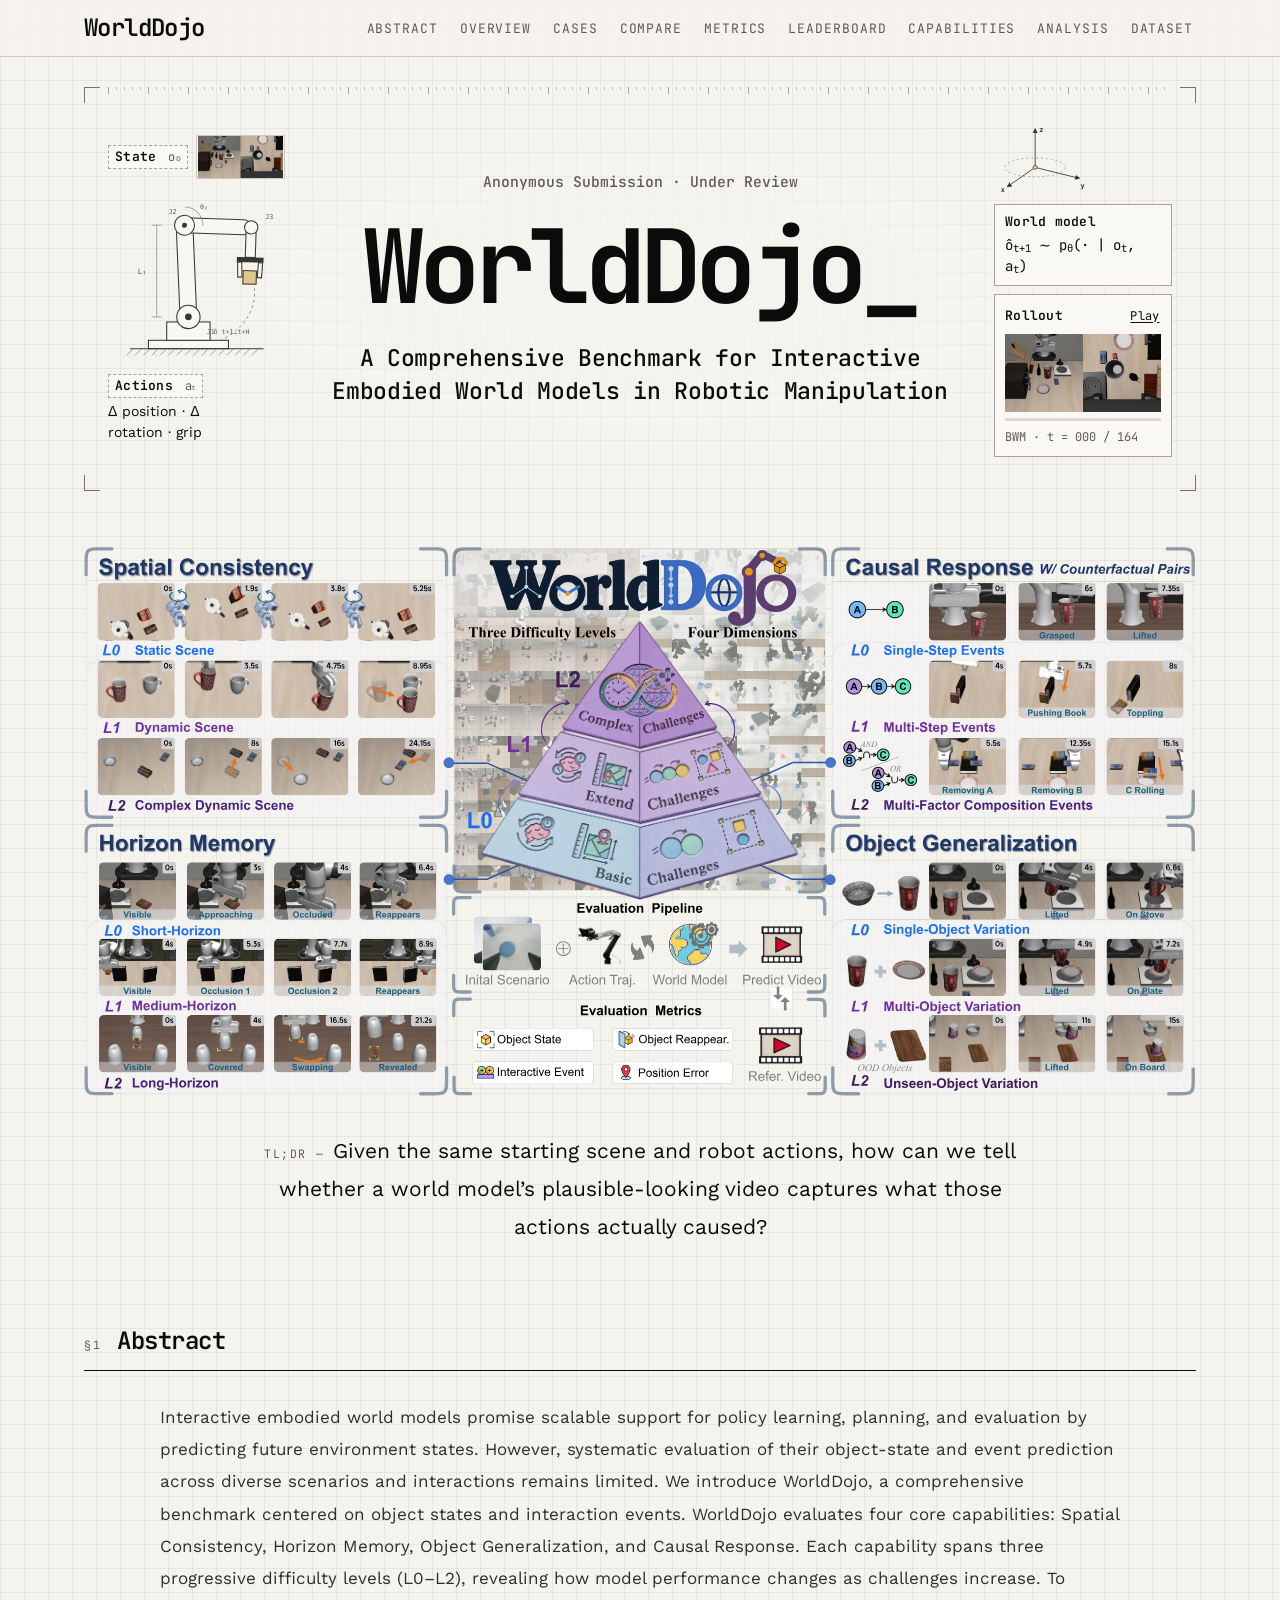
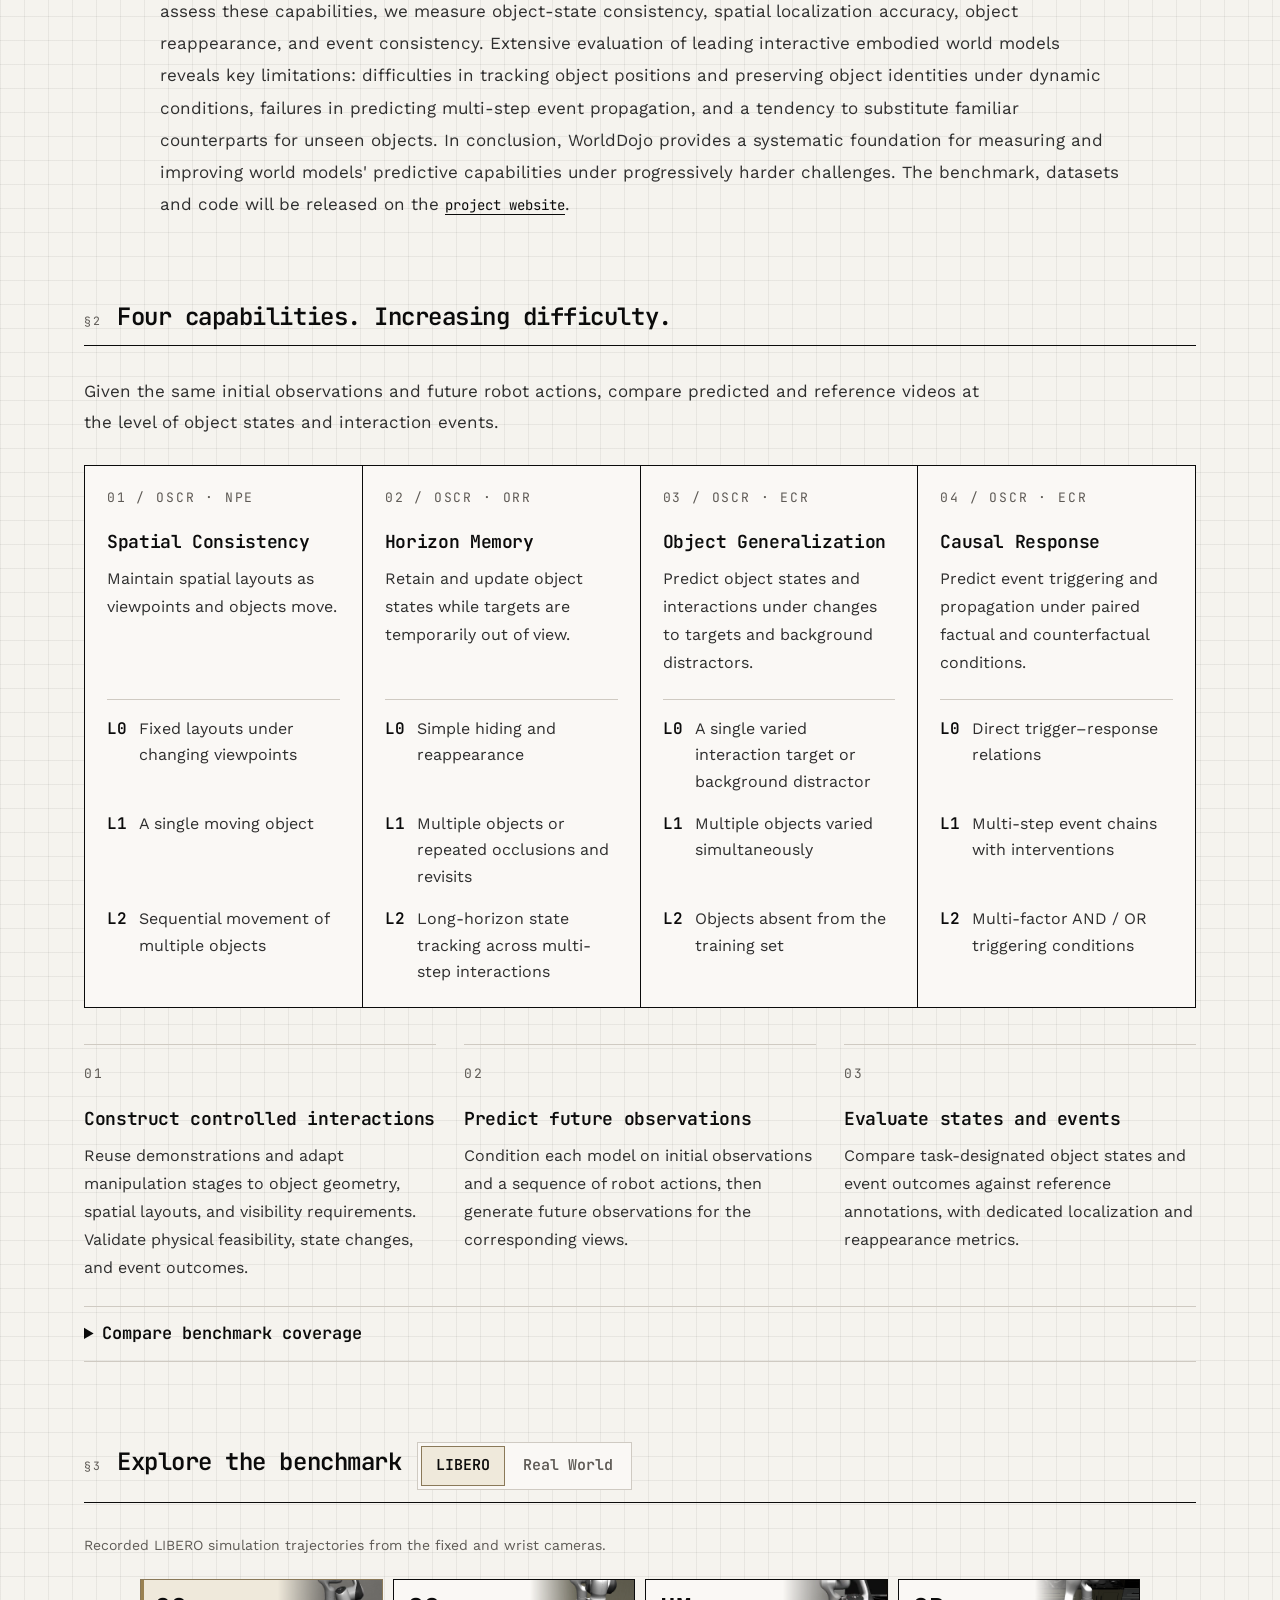
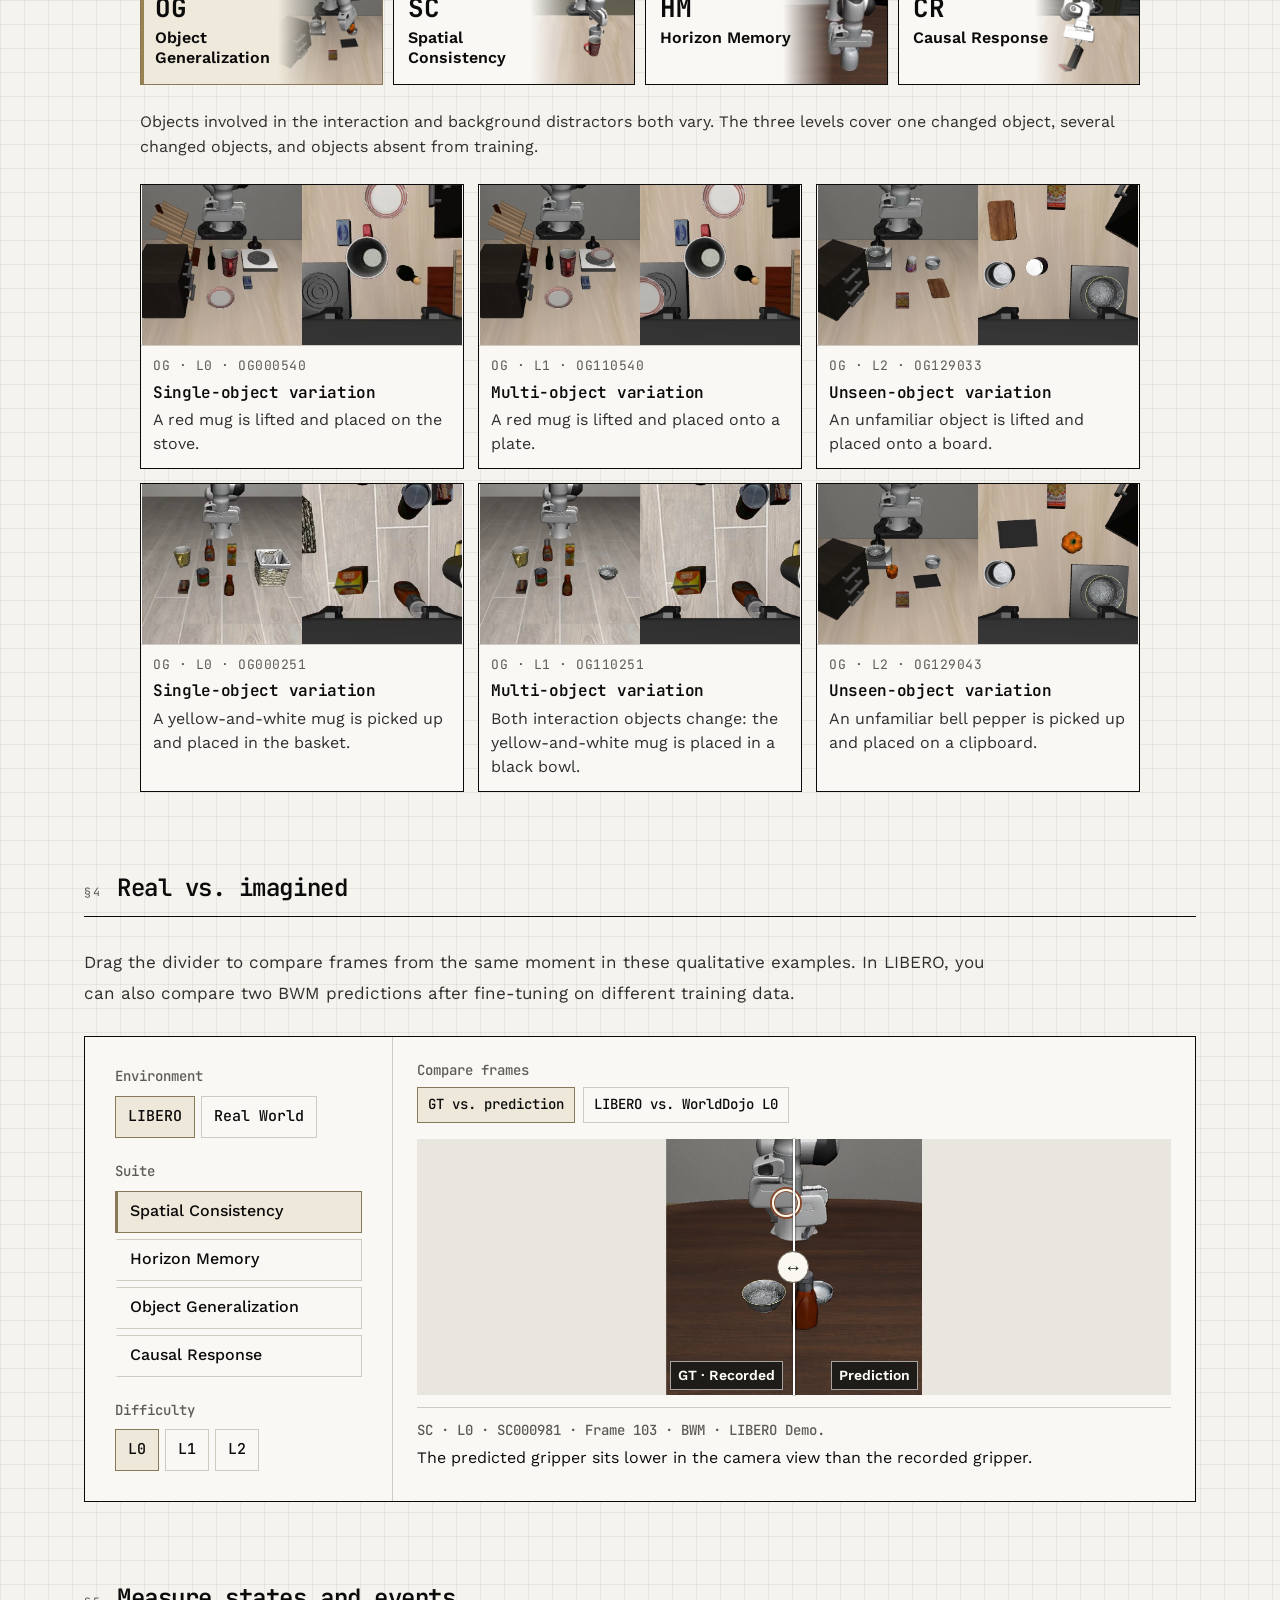
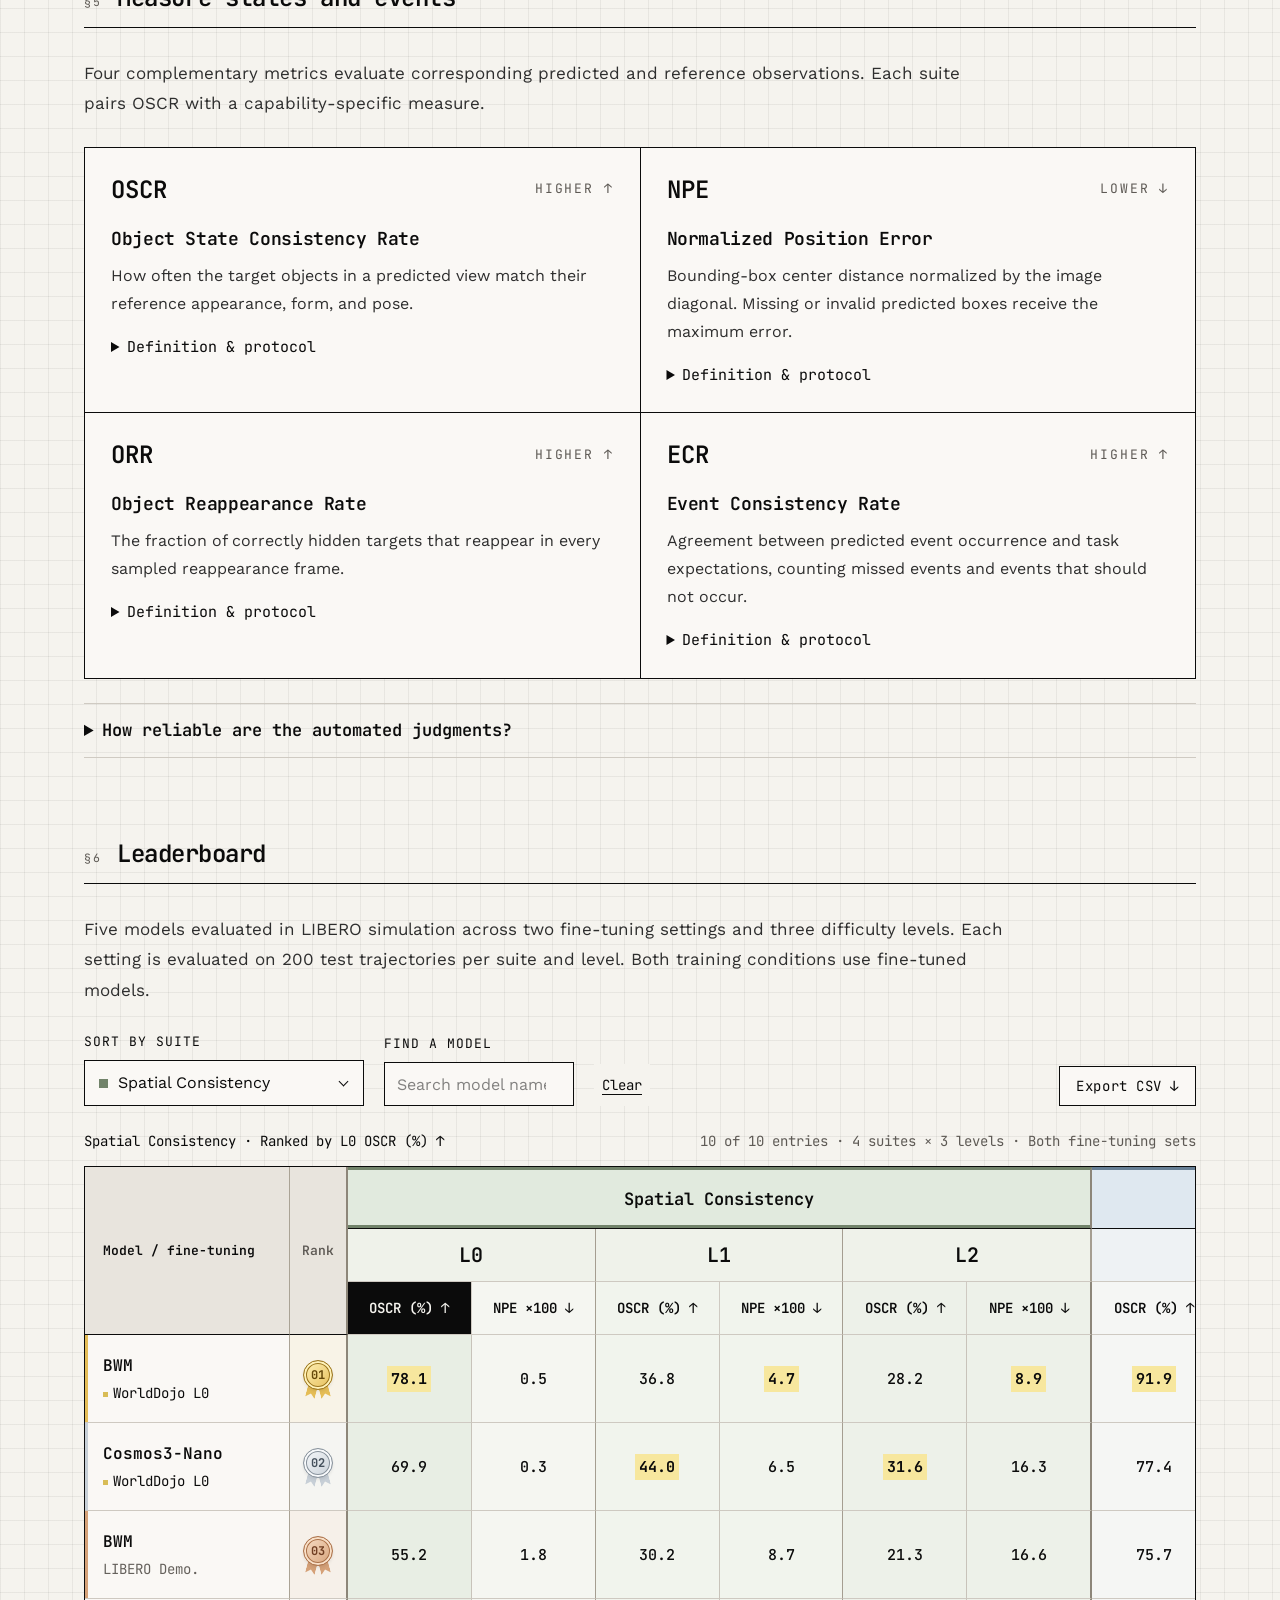
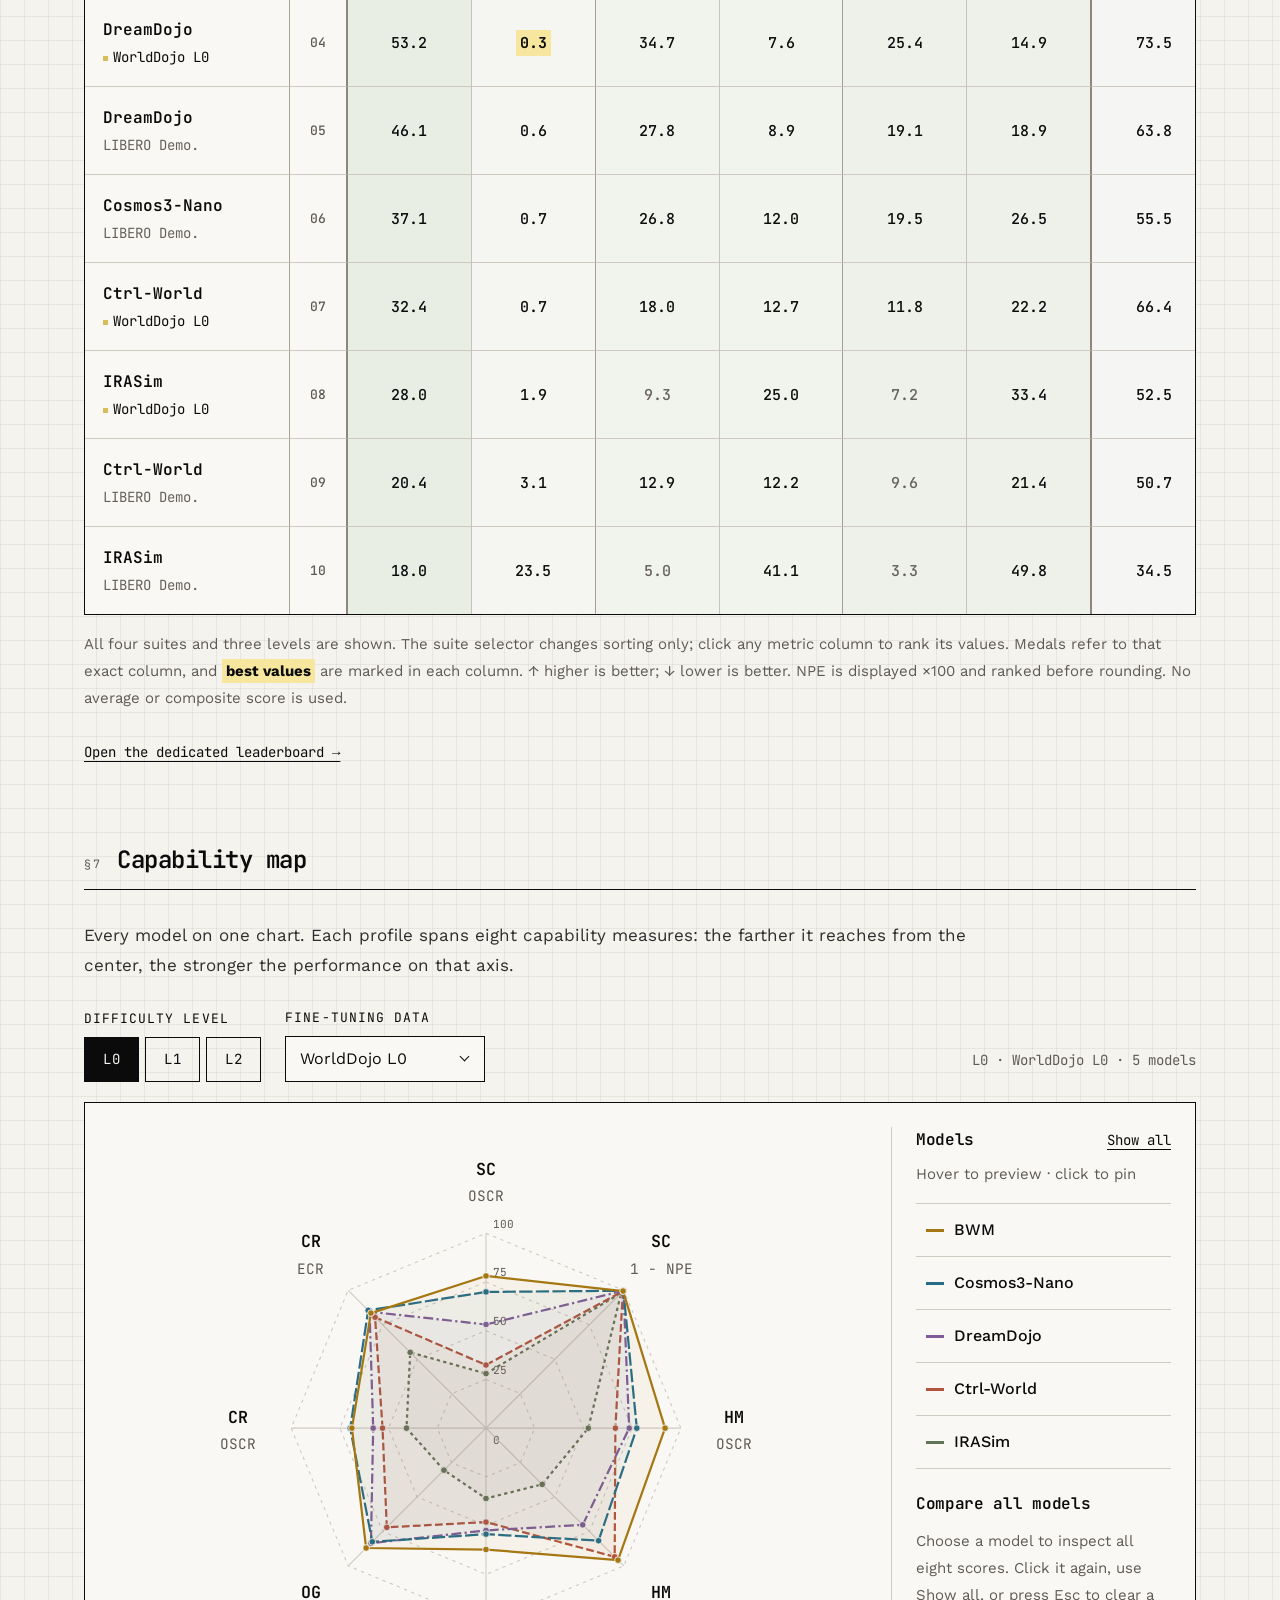
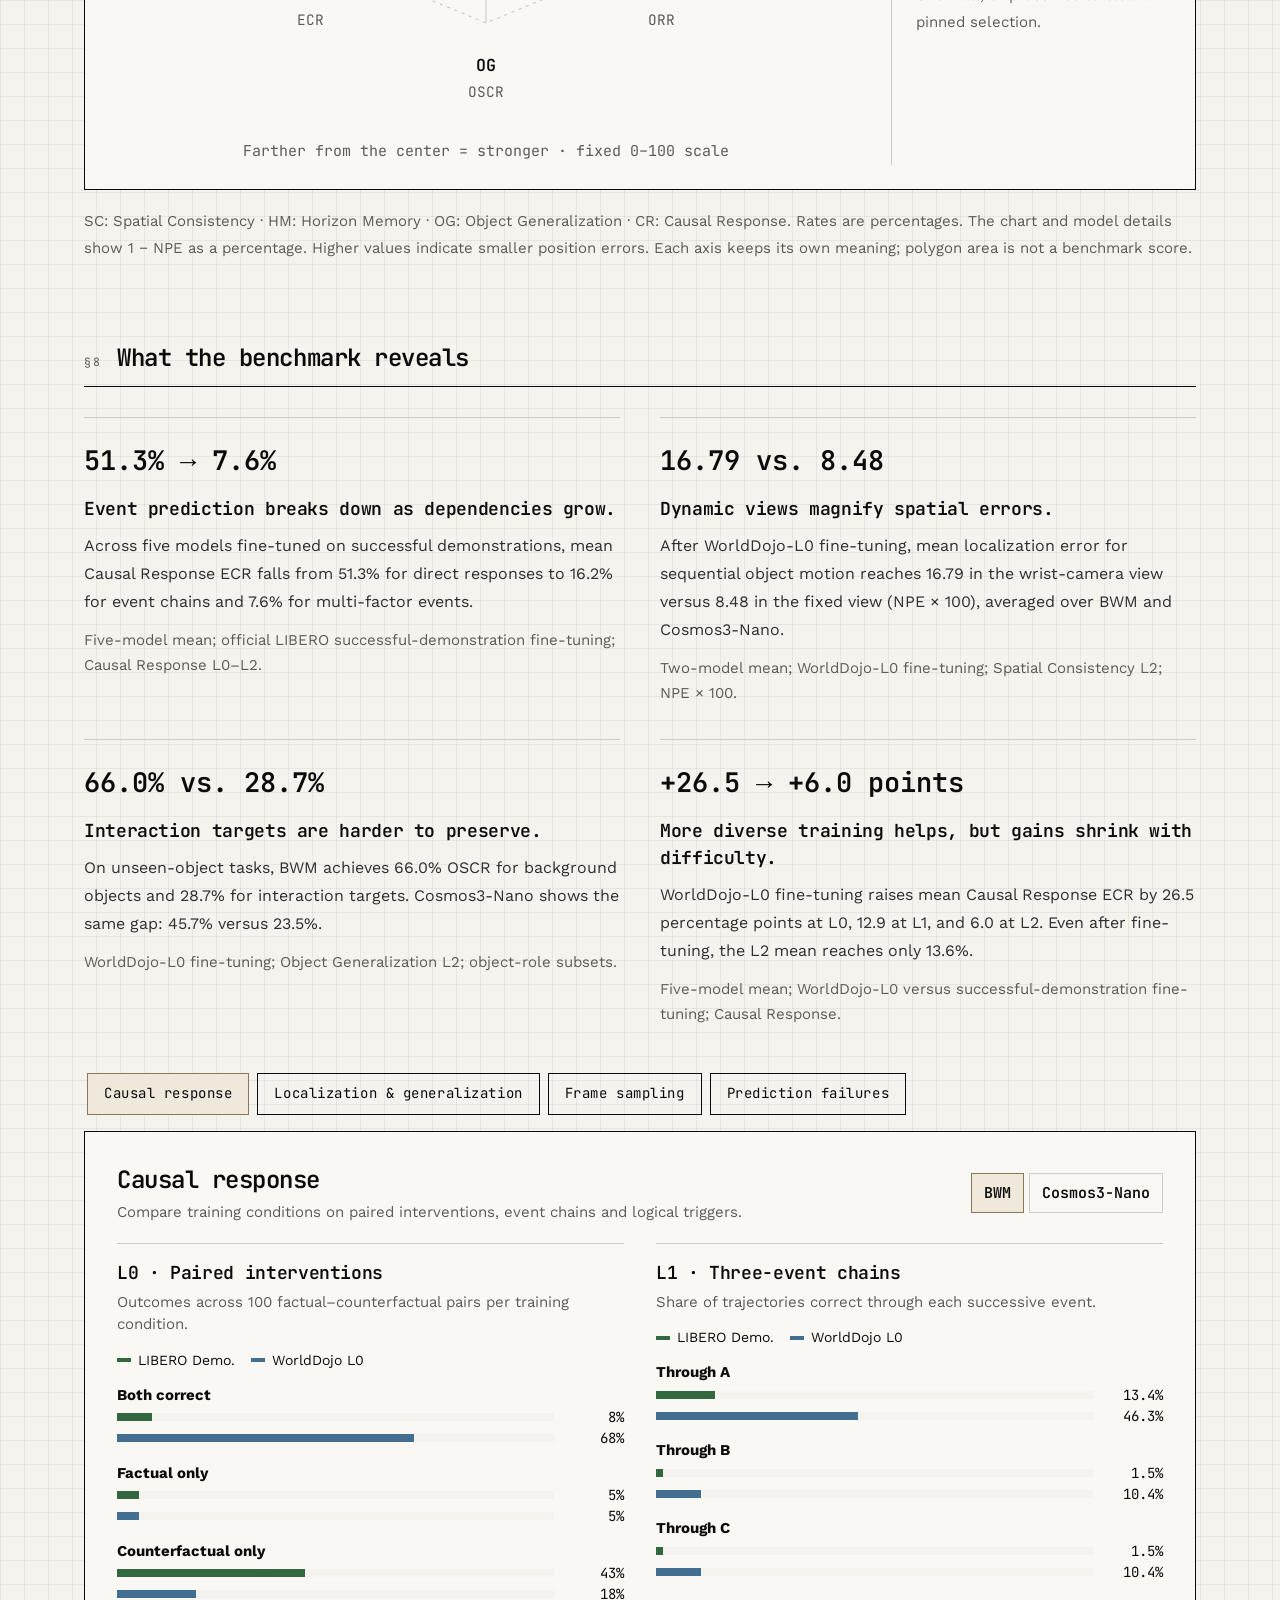
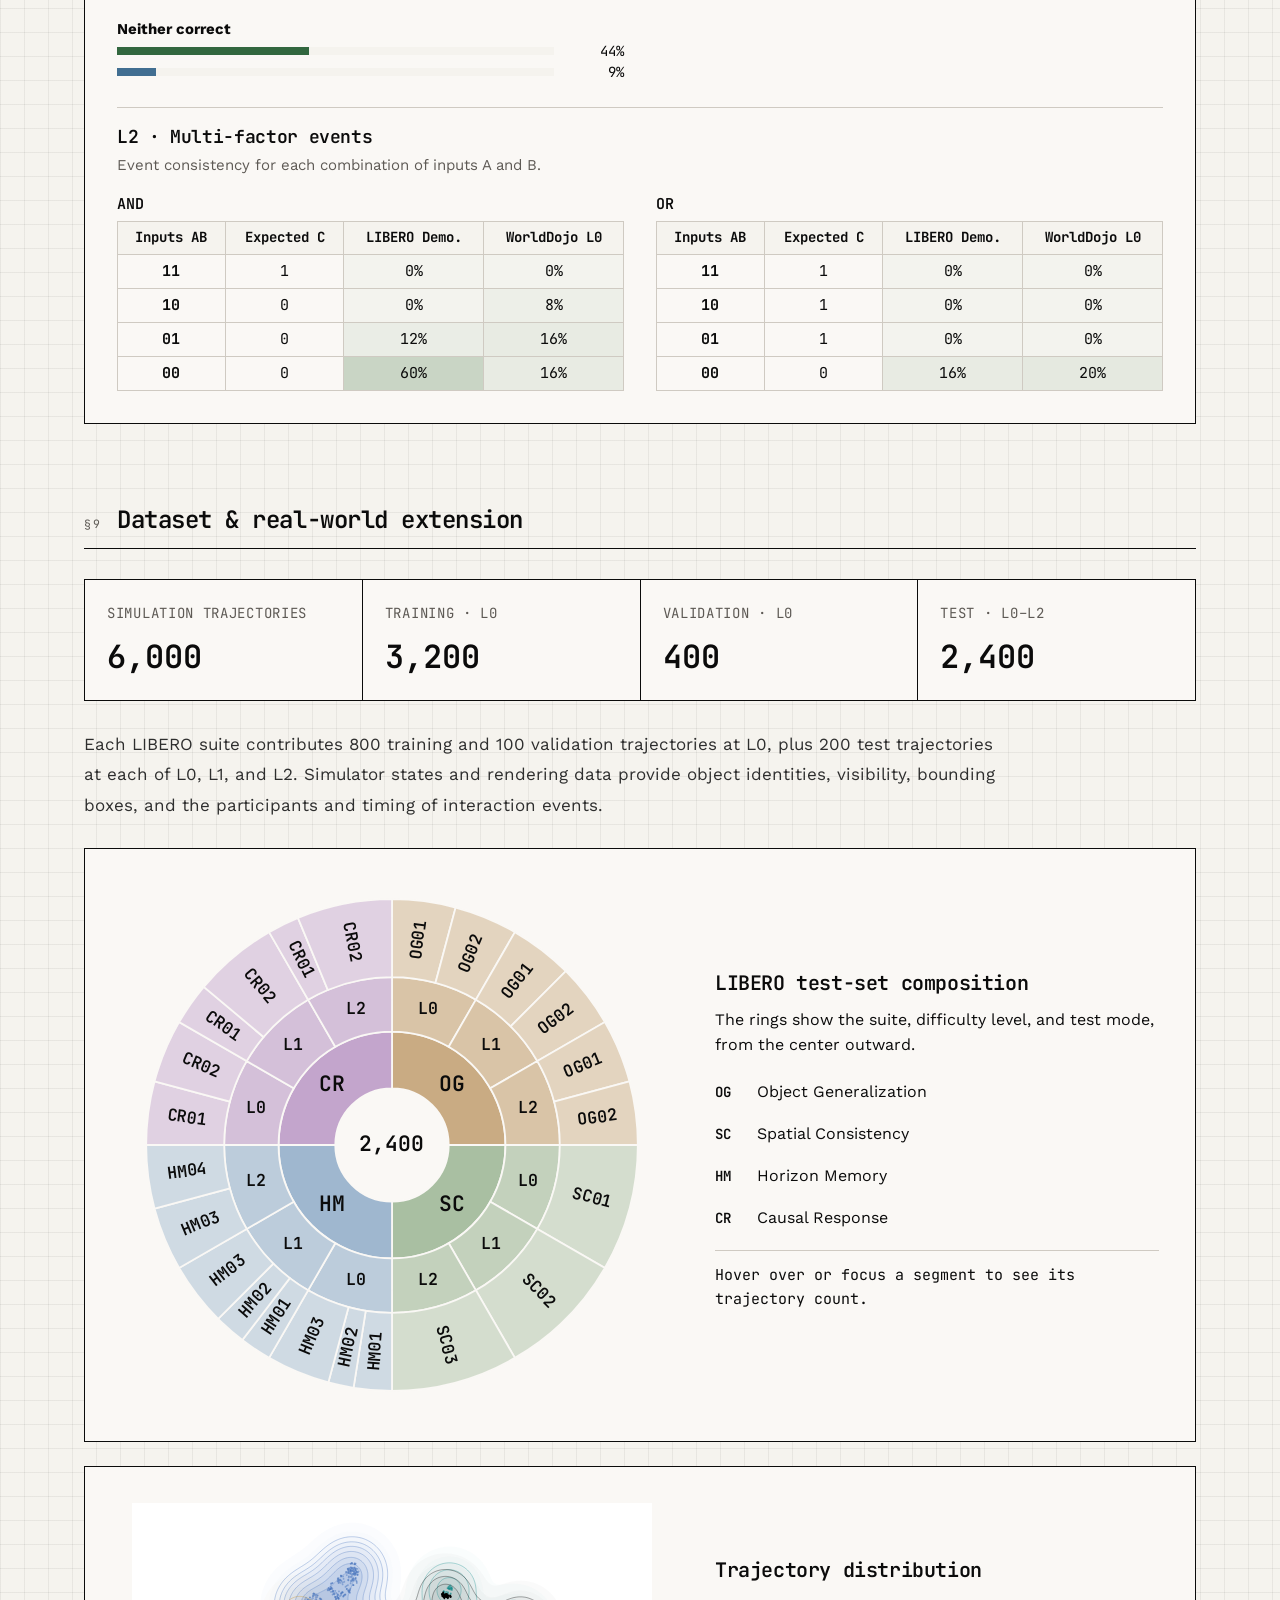
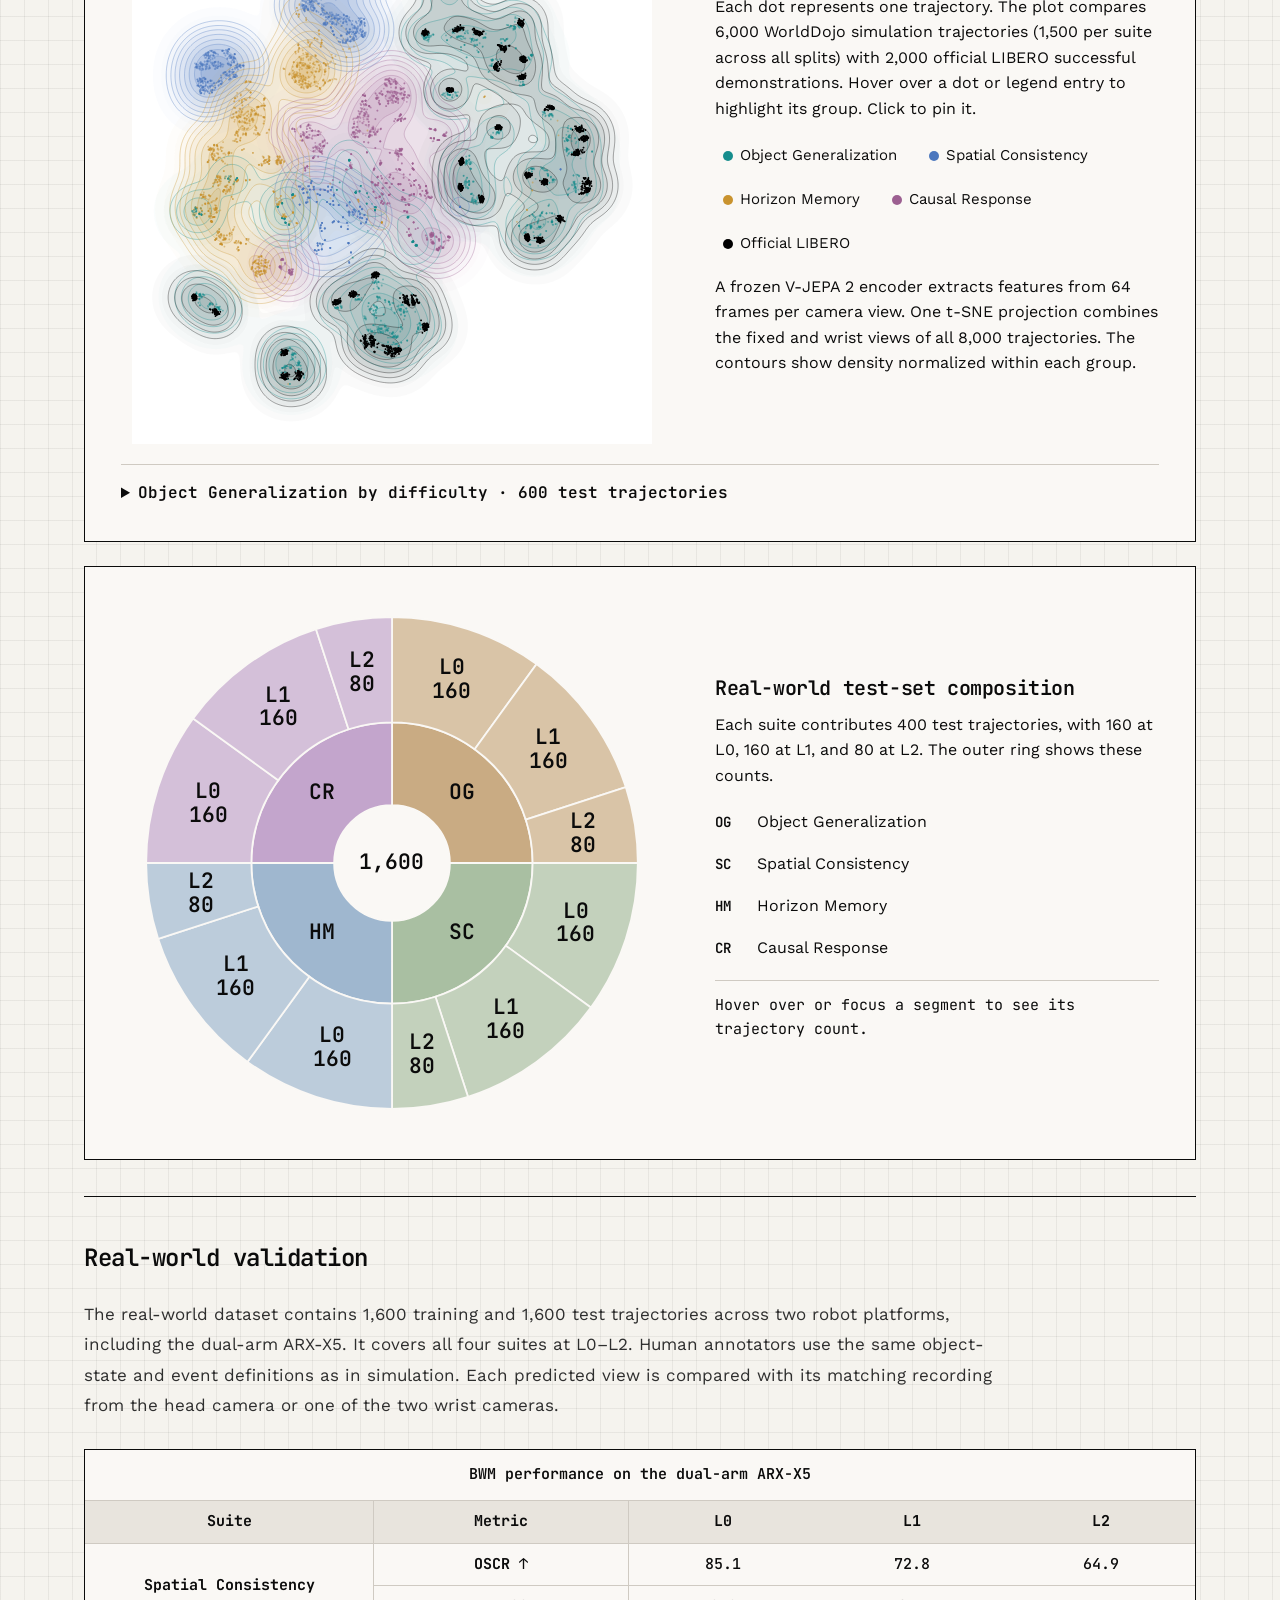
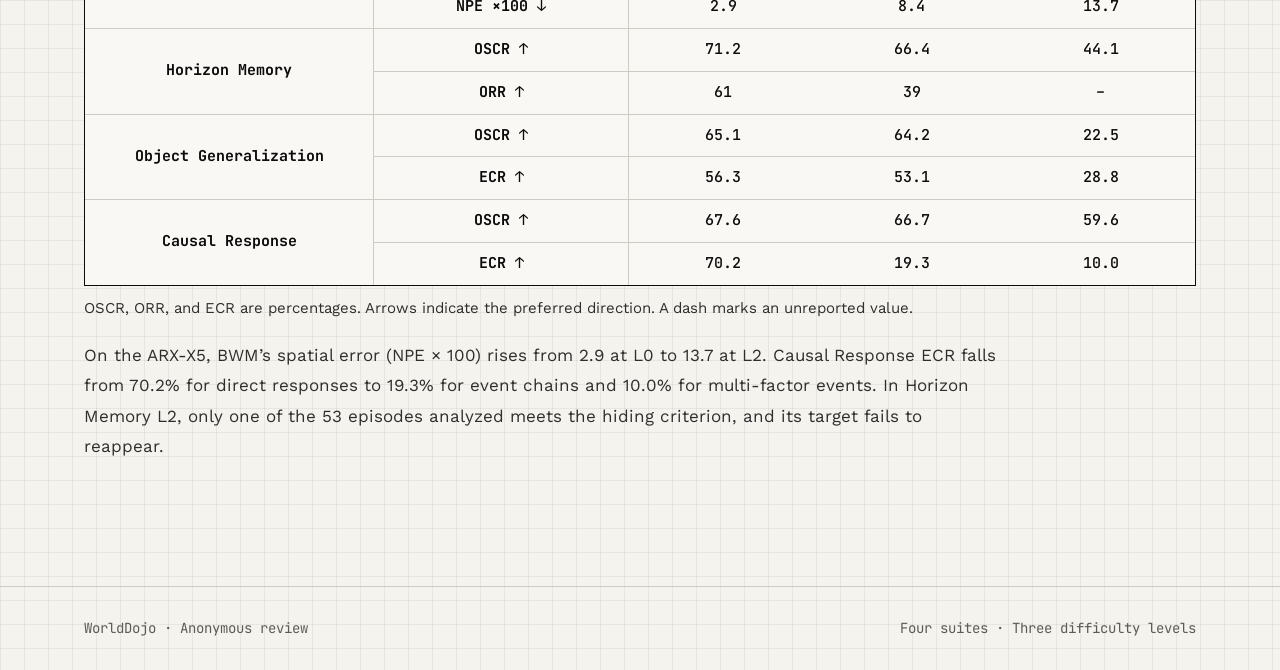
==== commit 07c5337f: "Update benchmark figures, evaluation results and dataset details" ====
--- a/index.html
+++ b/index.html
@@ -5,22 +5,22 @@
 <meta charset="utf-8"/>
 <meta content="width=device-width, initial-scale=1" name="viewport"/>
 <title>
-   WorldDojo — A Benchmark for World Models
+   WorldDojo: A Comprehensive Benchmark for Interactive Embodied World Models in Robotic Manipulation
   </title>
 <meta content="Evaluating embodied world models across object generalization, spatial consistency, horizon memory, and causal response." name="description"/>
-<meta content="WorldDojo — A Benchmark for World Models" property="og:title"/>
+<meta content="WorldDojo: A Comprehensive Benchmark for Interactive Embodied World Models in Robotic Manipulation" property="og:title"/>
 <meta content="Evaluating embodied world models across object generalization, spatial consistency, horizon memory, and causal response." property="og:description"/>
 <meta content="website" property="og:type"/>
 <meta content="summary_large_image" name="twitter:card"/>
 <link href="data:," rel="icon" type="image/x-icon"/>
-<meta content="WorldDojo — A Benchmark for World Models" name="twitter:title"/>
+<meta content="WorldDojo: A Comprehensive Benchmark for Interactive Embodied World Models in Robotic Manipulation" name="twitter:title"/>
 <meta content="Evaluating embodied world models across object generalization, spatial consistency, horizon memory, and causal response." name="twitter:description"/>
 <link href="assets/original.css" rel="stylesheet"/>
-<link href="assets/site.css?v=2e7d49e08e" rel="stylesheet"/>
-<meta content="worlddojo/paper-figures/figure-01-overview.png?v=f05fa07c68" property="og:image"/>
-<meta content="worlddojo/paper-figures/figure-01-overview.png?v=f05fa07c68" name="twitter:image"/>
+<link href="assets/site.css?v=4b6cc07ab2" rel="stylesheet"/>
+<meta content="worlddojo/paper-figures/figure-01-overview.png?v=21d9a44036" property="og:image"/>
+<meta content="worlddojo/paper-figures/figure-01-overview.png?v=21d9a44036" name="twitter:image"/>
 <link rel="stylesheet" href="assets/distribution.css?v=623030077f"/>
-<link rel="stylesheet" href="assets/analysis.css?v=a342662343"/>
+<link rel="stylesheet" href="assets/analysis.css?v=59bfaf757d"/>
 <link rel="stylesheet" href="assets/compare.css?v=4dda21cae5"/>
 <link rel="stylesheet" href="assets/hero-illustrations.css?v=878d410ef3"/>
 </head>
@@ -50,13 +50,29 @@
 </div>
 <div class="title-output">
   <img draggable="false" class="title-axes" src="assets/hero-axes.svg" width="140" height="110" alt=""/>
-  <div class="title-spec"><header>World model</header><p>ô<sub>t+1</sub> = f<sub>θ</sub>(o<sub>≤t</sub>, a<sub>t</sub>)</p></div>
+  <div class="title-spec"><header>World model</header><p>ô<sub>t+1</sub> ∼ p<sub>θ</sub>(· | o<sub>t</sub>, a<sub>t</sub>)</p></div>
   <div class="title-spec title-rollout"><header>Rollout <button type="button" aria-label="Play the BWM rollout">Play</button></header>
     <video muted loop playsinline preload="metadata" src="assets/hero-rollout.mp4" poster="assets/hero-observation.png" width="512" height="256" aria-label="BWM prediction for LIBERO OG000540"></video>
     <progress max="164" value="0" aria-label="Rollout frame"></progress><span class="title-telemetry">BWM · t = <output>000</output> / 164</span>
   </div>
 </div>
-</section><section class="mx-auto max-w-6xl px-5 pt-14"><figure class="paper-figure"><img alt="Four complementary capabilities, three difficulty levels, and a shared evaluation pipeline for object states and interaction events." height="1209" loading="eager" src="worlddojo/paper-figures/figure-01-overview.svg?v=5daef22ee6" width="2440"/></figure><p class="paper-tldr"><span class="eyebrow">TL;DR — </span>Given the same starting scene and robot actions, how can we tell whether a world model’s plausible-looking video captures what those actions actually caused?</p></section><section class="mx-auto max-w-6xl px-5 pt-20" id="abstract"><div class="section-heading"><span class="eyebrow">§1</span><h2>Abstract</h2></div><p class="abstract-copy">Interactive embodied world models promise scalable support for policy learning, planning, and evaluation by predicting future environment states. However, systematic evaluation of their object-state and event prediction across diverse scenarios and interactions remains limited. We introduce WorldDojo, a comprehensive benchmark centered on object states and interaction events. WorldDojo evaluates four core capabilities: Spatial Consistency, Horizon Memory, Object Generalization, and Causal Response. Each capability spans three progressive difficulty levels (L0–L2), revealing how model performance changes as challenges increase. To assess these capabilities, we measure object-state consistency, spatial localization accuracy, object reappearance, and event consistency. Extensive evaluation of leading interactive embodied world models reveals key limitations: difficulties in tracking object positions and preserving object identities under dynamic conditions, failures in predicting multi-step event propagation, and a tendency to substitute familiar counterparts for unseen objects and attributes. In conclusion, WorldDojo provides a systematic foundation for measuring and improving world models' predictive capabilities under progressively harder challenges.</p></section><section class="mx-auto max-w-6xl px-5 pt-20" id="overview"><div class="section-heading"><span class="eyebrow">§2</span><h2>Four capabilities. Increasing difficulty.</h2></div><p class="section-intro">Given the same initial observations and future robot actions, compare predicted and reference videos at the level of object states and interaction events.</p><ol class="suite-grid suite-details"><li><span class="eyebrow">01 / OSCR · NPE</span><h3>Spatial Consistency</h3><p>Maintain spatial layouts as viewpoints and objects move.</p><dl class="suite-levels"><div><dt>L0</dt><dd>Fixed layouts under changing viewpoints</dd></div><div><dt>L1</dt><dd>A single moving object</dd></div><div><dt>L2</dt><dd>Sequential movement of multiple objects</dd></div></dl></li><li><span class="eyebrow">02 / OSCR · ORR</span><h3>Horizon Memory</h3><p>Retain and update object states while targets are temporarily out of view.</p><dl class="suite-levels"><div><dt>L0</dt><dd>Simple hiding and reappearance</dd></div><div><dt>L1</dt><dd>Multiple objects or repeated occlusions and revisits</dd></div><div><dt>L2</dt><dd>Long-horizon state tracking across multi-step interactions</dd></div></dl></li><li><span class="eyebrow">03 / OSCR · ECR</span><h3>Object Generalization</h3><p>Predict object states and interactions under changes to targets and background distractors.</p><dl class="suite-levels"><div><dt>L0</dt><dd>A single varied interaction target or background distractor</dd></div><div><dt>L1</dt><dd>Multiple objects varied simultaneously</dd></div><div><dt>L2</dt><dd>Objects absent from the training set</dd></div></dl></li><li><span class="eyebrow">04 / OSCR · ECR</span><h3>Causal Response</h3><p>Predict event triggering and propagation under paired factual and counterfactual conditions.</p><dl class="suite-levels"><div><dt>L0</dt><dd>Direct trigger–response relations</dd></div><div><dt>L1</dt><dd>Multi-step event chains with interventions</dd></div><div><dt>L2</dt><dd>Multi-factor AND / OR triggering conditions</dd></div></dl></li></ol><ol class="method-steps"><li><span class="eyebrow">01</span><h3>Construct controlled interactions</h3><p>Reuse demonstrations and adapt manipulation stages to object geometry, spatial layouts, and visibility requirements. Validate physical feasibility, state changes, and event outcomes.</p></li><li><span class="eyebrow">02</span><h3>Predict future observations</h3><p>Condition each model on initial observations and a sequence of robot actions, then generate future observations for the corresponding views.</p></li><li><span class="eyebrow">03</span><h3>Evaluate states and events</h3><p>Compare task-designated object states and event outcomes against reference annotations, with dedicated localization and reappearance metrics.</p></li></ol></section><section class="mx-auto max-w-6xl px-5 pt-20" id="demonstrations">
+</section><section class="mx-auto max-w-6xl px-5 pt-14"><figure class="paper-figure"><img alt="Four complementary capabilities, three difficulty levels, and a shared evaluation pipeline for object states and interaction events." height="1206" loading="eager" src="worlddojo/paper-figures/figure-01-overview.svg?v=4296c5f3d4" width="2440"/></figure><p class="paper-tldr"><span class="eyebrow">TL;DR — </span>Given the same starting scene and robot actions, how can we tell whether a world model’s plausible-looking video captures what those actions actually caused?</p></section><section class="mx-auto max-w-6xl px-5 pt-20" id="abstract"><div class="section-heading"><span class="eyebrow">§1</span><h2>Abstract</h2></div><p class="abstract-copy">Interactive embodied world models promise scalable support for policy learning, planning, and evaluation by predicting future environment states. However, systematic evaluation of their object-state and event prediction across diverse scenarios and interactions remains limited. We introduce WorldDojo, a comprehensive benchmark centered on object states and interaction events. WorldDojo evaluates four core capabilities: Spatial Consistency, Horizon Memory, Object Generalization, and Causal Response. Each capability spans three progressive difficulty levels (L0–L2), revealing how model performance changes as challenges increase. To assess these capabilities, we measure object-state consistency, spatial localization accuracy, object reappearance, and event consistency. Extensive evaluation of leading interactive embodied world models reveals key limitations: difficulties in tracking object positions and preserving object identities under dynamic conditions, failures in predicting multi-step event propagation, and a tendency to substitute familiar counterparts for unseen objects. In conclusion, WorldDojo provides a systematic foundation for measuring and improving world models&#x27; predictive capabilities under progressively harder challenges. The benchmark, datasets and code will be released on the <a class="text-link" href="https://k7hf.github.io/">project website</a>.</p></section><section class="mx-auto max-w-6xl px-5 pt-20" id="overview"><div class="section-heading"><span class="eyebrow">§2</span><h2>Four capabilities. Increasing difficulty.</h2></div><p class="section-intro">Given the same initial observations and future robot actions, compare predicted and reference videos at the level of object states and interaction events.</p><ol class="suite-grid suite-details"><li><span class="eyebrow">01 / OSCR · NPE</span><h3>Spatial Consistency</h3><p>Maintain spatial layouts as viewpoints and objects move.</p><dl class="suite-levels"><div><dt>L0</dt><dd>Fixed layouts under changing viewpoints</dd></div><div><dt>L1</dt><dd>A single moving object</dd></div><div><dt>L2</dt><dd>Sequential movement of multiple objects</dd></div></dl></li><li><span class="eyebrow">02 / OSCR · ORR</span><h3>Horizon Memory</h3><p>Retain and update object states while targets are temporarily out of view.</p><dl class="suite-levels"><div><dt>L0</dt><dd>Simple hiding and reappearance</dd></div><div><dt>L1</dt><dd>Multiple objects or repeated occlusions and revisits</dd></div><div><dt>L2</dt><dd>Long-horizon state tracking across multi-step interactions</dd></div></dl></li><li><span class="eyebrow">03 / OSCR · ECR</span><h3>Object Generalization</h3><p>Predict object states and interactions under changes to targets and background distractors.</p><dl class="suite-levels"><div><dt>L0</dt><dd>A single varied interaction target or background distractor</dd></div><div><dt>L1</dt><dd>Multiple objects varied simultaneously</dd></div><div><dt>L2</dt><dd>Objects absent from the training set</dd></div></dl></li><li><span class="eyebrow">04 / OSCR · ECR</span><h3>Causal Response</h3><p>Predict event triggering and propagation under paired factual and counterfactual conditions.</p><dl class="suite-levels"><div><dt>L0</dt><dd>Direct trigger–response relations</dd></div><div><dt>L1</dt><dd>Multi-step event chains with interventions</dd></div><div><dt>L2</dt><dd>Multi-factor AND / OR triggering conditions</dd></div></dl></li></ol><ol class="method-steps"><li><span class="eyebrow">01</span><h3>Construct controlled interactions</h3><p>Reuse demonstrations and adapt manipulation stages to object geometry, spatial layouts, and visibility requirements. Validate physical feasibility, state changes, and event outcomes.</p></li><li><span class="eyebrow">02</span><h3>Predict future observations</h3><p>Condition each model on initial observations and a sequence of robot actions, then generate future observations for the corresponding views.</p></li><li><span class="eyebrow">03</span><h3>Evaluate states and events</h3><p>Compare task-designated object states and event outcomes against reference annotations, with dedicated localization and reappearance metrics.</p></li></ol><details class="judge-reliability" id="benchmark-coverage">
+<summary>Compare benchmark coverage</summary>
+<p>The paper compares ten benchmarks. For each capability, “Task” means the benchmark defines tasks for it, “Evaluation” means it measures it, and “Both” means it does both. Test sizes use the units reported for each benchmark. WorldDojo’s 2,400 episodes here are its simulation test set.</p>
+<div class="judge-scroll" role="region" tabindex="0" aria-label="Benchmark coverage comparison"><table><thead>
+<tr><th rowspan="2" scope="col">Benchmark</th><th colspan="2" scope="colgroup">Dataset</th><th colspan="2" scope="colgroup">Protocol</th><th colspan="4" scope="colgroup">Capability coverage</th><th rowspan="2" scope="col">Metrics</th><th rowspan="2" scope="col">Domain</th></tr>
+<tr><th scope="col">Test size</th><th scope="col">Custom training data</th><th scope="col">Difficulty levels</th><th scope="col">Counterfactual pairs</th><th scope="col">Spatial Consistency</th><th scope="col">Horizon Memory</th><th scope="col">Object Generalization</th><th scope="col">Causal Response</th></tr></thead><tbody>
+<tr><th scope="row">WorldSimBench</th><td>Not reported</td><td>Yes</td><td>No</td><td>No</td><td>Evaluation</td><td>—</td><td>—</td><td>Evaluation</td><td>State + Event</td><td>Sim</td></tr>
+<tr><th scope="row">RoboWM-Bench</th><td>Not reported</td><td>Yes</td><td>No</td><td>No</td><td>Evaluation</td><td>—</td><td>—</td><td>—</td><td>State + Event</td><td>Sim + Real</td></tr>
+<tr><th scope="row">KineBench</th><td>Not reported</td><td>Yes</td><td>Yes</td><td>No</td><td>—</td><td>—</td><td>Both</td><td>—</td><td>—</td><td>Sim</td></tr>
+<tr><th scope="row">WorldArena</th><td>500 episodes</td><td>No</td><td>No</td><td>No</td><td>Evaluation</td><td>—</td><td>—</td><td>Evaluation</td><td>State + Event</td><td>Sim</td></tr>
+<tr><th scope="row">MiraBench</th><td>906 videos</td><td>No</td><td>Yes</td><td>Yes</td><td>Evaluation</td><td>Evaluation</td><td>—</td><td>Both</td><td>State + Event</td><td>Sim + Real</td></tr>
+<tr><th scope="row">WorldSimProbe</th><td>18608 instances</td><td>No</td><td>Yes</td><td>Yes</td><td>Both</td><td>—</td><td>—</td><td>Both</td><td>State + Event</td><td>Sim</td></tr>
+<tr><th scope="row">WMBench</th><td>7200 seconds</td><td>Yes</td><td>No</td><td>No</td><td>Evaluation</td><td>—</td><td>—</td><td>Evaluation</td><td>State + Event</td><td>Real</td></tr>
+<tr><th scope="row">ACWM-Phys</th><td>1500 episodes</td><td>Yes</td><td>Yes</td><td>No</td><td>—</td><td>—</td><td>Both</td><td>—</td><td>—</td><td>Sim</td></tr>
+<tr><th scope="row">TriWorldBench</th><td>500 episodes</td><td>No</td><td>No</td><td>No</td><td>Both</td><td>—</td><td>—</td><td>Evaluation</td><td>State + Event</td><td>Sim</td></tr>
+<tr><th scope="row">WorldDojo</th><td>2400 episodes</td><td>Yes</td><td>Yes</td><td>Yes</td><td>Both</td><td>Both</td><td>Both</td><td>Both</td><td>State + Event</td><td>Sim + Real</td></tr>
+</tbody></table></div></details></section><section class="mx-auto max-w-6xl px-5 pt-20" id="demonstrations">
 <div class="mb-8 flex items-baseline gap-4 border-b border-foreground pb-3">
 <span class="eyebrow">§3</span>
 <h2 class="text-xl font-semibold text-foreground sm:text-2xl">
@@ -96,7 +112,7 @@
 <noscript>
 <p>
         Enable JavaScript to switch between the demonstration videos, or
-        <a href="worlddojo/content.js?v=4e91fa448a">
+        <a href="worlddojo/content.js?v=377108d6fe">
          view the example index
         </a>
         .
@@ -104,7 +120,7 @@
 </noscript>
 </section><section class="mx-auto max-w-6xl px-5 pt-20" id="real-vs-imagined" aria-labelledby="compare-title">
   <div class="section-heading"><span class="eyebrow">§4</span><h2 id="compare-title">Real vs. imagined</h2></div>
-  <p class="section-intro" id="compare-instructions">Drag the divider to compare frames from the same moment. In LIBERO, you can also compare two BWM predictions after fine-tuning on different training data.</p>
+  <p class="section-intro" id="compare-instructions">Drag the divider to compare frames from the same moment in these qualitative examples. In LIBERO, you can also compare two BWM predictions after fine-tuning on different training data.</p>
   <div class="compare-layout">
     <div class="compare-controls">
       <fieldset data-control="environment"><legend>Environment</legend><div>
@@ -142,9 +158,9 @@
     </figure>
   </div>
 </section>
-<section class="mx-auto max-w-6xl px-5 pt-20" id="metrics"><div class="section-heading"><span class="eyebrow">§5</span><h2>Measure states and events</h2></div><p class="section-intro">Four complementary metrics evaluate corresponding predicted and reference observations. Each suite pairs OSCR with a capability-specific measure.</p><div class="metrics-grid"><article><div class="metric-top"><span class="metric-id">OSCR</span><span class="eyebrow">Higher ↑</span></div><h3>Object State Consistency Rate</h3><p>The fraction of task-designated target-object predictions consistent with reference appearance, physical form, and pose.</p><details><summary>Definition &amp; protocol</summary><p>Q contains valid target-object–timestep–view tuples. GPT-6-Astra evaluates six sampled frames per trajectory and compares color and texture, shape and size, and position and orientation at corresponding timesteps.</p><code>OSCR = (1 / |Q|) Σ J_state(i, t, v)</code></details></article><article><div class="metric-top"><span class="metric-id">NPE</span><span class="eyebrow">Lower ↓</span></div><h3>Normalized Position Error</h3><p>Bounding-box center distance normalized by the image diagonal. Missing or invalid predicted boxes receive the maximum error.</p><details><summary>Definition &amp; protocol</summary><p>Average over reference-defined evaluation instances. Rank using unrounded values.</p><code>NPE = mean(||center(predicted box) − center(reference box)||₂ / image diagonal); invalid prediction → 1</code></details></article><article><div class="metric-top"><span class="metric-id">ORR</span><span class="eyebrow">Higher ↑</span></div><h3>Object Reappearance Rate</h3><p>The fraction of correctly hidden targets that reappear in every sampled reappearance frame.</p><details><summary>Definition &amp; protocol</summary><p>Reference videos define the hiding and reappearance phases. h_e requires absence from every sampled hiding frame; r_e requires visibility in every sampled reappearance frame. ORR is conditional on correct hiding, not all episodes.</p><code>ORR = Σ(h_e r_e) / Σh_e</code></details></article><article><div class="metric-top"><span class="metric-id">ECR</span><span class="eyebrow">Higher ↑</span></div><h3>Event Consistency Rate</h3><p>Agreement between predicted event occurrence and task expectations, counting missed events and events that should not occur.</p><details><summary>Definition &amp; protocol</summary><p>GPT-6-Astra identifies events by predicate, participants, and temporal window. Factual and counterfactual trajectories have their own expected labels.</p><code>ECR = (1 / |E|) Σ 1[predicted occurrence = expected occurrence]</code></details></article></div><details class="judge-reliability"><summary>How reliable are the automated judgments?</summary>
+<section class="mx-auto max-w-6xl px-5 pt-20" id="metrics"><div class="section-heading"><span class="eyebrow">§5</span><h2>Measure states and events</h2></div><p class="section-intro">Four complementary metrics evaluate corresponding predicted and reference observations. Each suite pairs OSCR with a capability-specific measure.</p><div class="metrics-grid"><article><div class="metric-top"><span class="metric-id">OSCR</span><span class="eyebrow">Higher ↑</span></div><h3>Object State Consistency Rate</h3><p>How often the target objects in a predicted view match their reference appearance, form, and pose.</p><details><summary>Definition &amp; protocol</summary><p>For each sampled timestep with at least one valid target, GPT-6-Astra judges the valid targets as a set against the reference. The protocol samples six frames per trajectory. It averages the binary judgments over eligible timesteps for each view, equally over valid views within a sample, and finally over samples.</p><code>OSCRᵥ = (1 / |Tᵥ|) Σₜ∈Tᵥ J_state(t, v)</code></details></article><article><div class="metric-top"><span class="metric-id">NPE</span><span class="eyebrow">Lower ↓</span></div><h3>Normalized Position Error</h3><p>Bounding-box center distance normalized by the image diagonal. Missing or invalid predicted boxes receive the maximum error.</p><details><summary>Definition &amp; protocol</summary><p>Average over reference-defined evaluation instances. NPE ranges from 0 to 1. The leaderboard displays NPE × 100 and ranks with unrounded values.</p><code>NPE = mean(||center(predicted box) − center(reference box)||₂ / image diagonal); invalid prediction → 1</code></details></article><article><div class="metric-top"><span class="metric-id">ORR</span><span class="eyebrow">Higher ↑</span></div><h3>Object Reappearance Rate</h3><p>The fraction of correctly hidden targets that reappear in every sampled reappearance frame.</p><details><summary>Definition &amp; protocol</summary><p>Reference videos define the hiding and reappearance phases. h_e requires absence from every sampled hiding frame; r_e requires visibility in every sampled reappearance frame. ORR is conditional on correct hiding, not all episodes.</p><code>ORR = Σ(h_e r_e) / Σh_e</code></details></article><article><div class="metric-top"><span class="metric-id">ECR</span><span class="eyebrow">Higher ↑</span></div><h3>Event Consistency Rate</h3><p>Agreement between predicted event occurrence and task expectations, counting missed events and events that should not occur.</p><details><summary>Definition &amp; protocol</summary><p>GPT-6-Astra identifies events by predicate, participants, and temporal window. Factual and counterfactual trajectories have their own expected labels.</p><code>ECR = (1 / |E|) Σ 1[predicted occurrence = expected occurrence]</code></details></article></div><details class="judge-reliability"><summary>How reliable are the automated judgments?</summary>
 <p>On predicted videos, GPT-6-Astra agrees with human consensus in 90.6% of object-state judgments and 88.0% of event judgments. Individual annotators agree with the consensus in 89.7% and 85.3% of judgments, respectively.</p>
-<div class="judge-scroll" role="region" tabindex="0" aria-label="Judge reliability comparison"><table><caption>Judge reliability (%)</caption><thead><tr><th rowspan="2" scope="col">Judge</th><th colspan="2" scope="colgroup">Reference videos<br>Accuracy</th><th colspan="2" scope="colgroup">Predicted videos<br>Agreement with humans</th></tr><tr><th scope="col">State</th><th scope="col">Event</th><th scope="col">State</th><th scope="col">Event</th></tr></thead><tbody><tr><th scope="row">Qwen3-VL-8B</th><td>99.3</td><td>75.3</td><td>84.6</td><td>60.3</td></tr><tr><th scope="row">Qwen3-VL-32B</th><td>99.9</td><td>77.7</td><td>85.9</td><td>73.8</td></tr><tr><th scope="row">Gemini-3.1-Pro</th><td>99.9</td><td>88.7</td><td>71.7</td><td>80.7</td></tr><tr><th scope="row">GPT-6-Astra</th><td>99.9</td><td>99.3</td><td>90.6</td><td>88.0</td></tr><tr><th scope="row">Human</th><td>99.9</td><td>99.9</td><td>89.7</td><td>85.3</td></tr></tbody></table></div></details></section><section class="mx-auto max-w-6xl px-5 pt-20" id="leaderboard"><div class="section-heading"><span class="eyebrow">§6</span><h2>Leaderboard</h2></div><p class="section-intro">Five models evaluated in LIBERO simulation across two fine-tuning settings and three difficulty levels. Each setting is evaluated on 200 test trajectories per suite and level. Both training conditions use fine-tuned models.</p><div class="board" data-leaderboard=""><div class="board-controls"><div class="suite-select-control"><span class="control-label" id="suite-sort-label">Sort by suite</span><select aria-label="Sort by suite" data-board-suite=""><option value="SC">Spatial Consistency</option><option value="HM">Horizon Memory</option><option value="OG">Object Generalization</option><option value="CR">Causal Response</option></select></div><label class="search-control"><span class="control-label">Find a model</span><input aria-label="Find a model" placeholder="Search model name" type="search"/></label><button class="text-button" data-clear="" type="button">Clear</button><button class="ink-button" data-csv="" type="button">Export CSV ↓</button></div><div class="board-meta"><span data-ranking-label=""></span><span aria-live="polite" data-board-status="" role="status"></span></div><p class="board-scroll-hint">Swipe to compare all 4 suites × 3 levels →</p><div aria-label="All four suites across L0, L1 and L2. Scroll horizontally; model and rank columns stay fixed." class="table-scroll" role="region" tabindex="0"><table><caption class="sr-only">All four suites and all three difficulty levels in one table. Each model and fine-tuning setting occupies one row. Click any metric column to rank entries.</caption><thead></thead><tbody></tbody></table></div><p class="board-note">All four suites and three levels are shown. The suite selector changes sorting only; click any metric column to rank its values. Medals refer to that exact column, and <span class="best-value">best values</span> are marked in each column. ↑ higher is better; ↓ lower is better. NPE is displayed ×100 and ranked before rounding. No average or composite score is used.</p><noscript><p>Enable JavaScript to view the interactive leaderboard.</p></noscript></div><a class="text-link" href="leaderboard/index.html">Open the dedicated leaderboard →</a></section><section class="mx-auto max-w-6xl px-5 pt-20" id="capabilities"><div class="section-heading"><span class="eyebrow">§7</span><h2>Capability map</h2></div><div class="capability-map" data-capability-map=""><p class="section-intro">Every model on one chart. Each profile spans eight capability measures: the farther it reaches from the center, the stronger the performance on that axis.</p><div class="map-toolbar"><div><span class="control-label">Difficulty level</span><div aria-label="Map difficulty level" class="map-levels" role="group"><button aria-pressed="true" class="ink-button ink-button-solid" data-map-level="L0" type="button">L0</button><button aria-pressed="false" class="ink-button" data-map-level="L1" type="button">L1</button><button aria-pressed="false" class="ink-button" data-map-level="L2" type="button">L2</button></div></div><div class="map-training-control"><span class="control-label" id="map-training-label">Fine-tuning data</span><select aria-label="Map fine-tuning data" data-map-training=""><option value="demo">LIBERO Demo.</option><option selected="" value="worlddojo_l0">WorldDojo L0</option></select></div><p aria-live="polite" class="map-context" data-map-context="" role="status"></p></div><div class="map-panel"><figure class="map-figure"><div data-map-chart=""></div><figcaption>Farther from the center = stronger · fixed 0–100 scale</figcaption></figure><aside aria-label="Model focus controls" class="map-sidebar"><div class="map-sidebar-title"><h3>Models</h3><button class="text-button" data-map-reset="" type="button">Show all</button></div><p class="map-instruction">Hover to preview · click to pin</p><ul class="map-model-list" data-map-models=""></ul><div class="map-detail" data-map-detail=""></div></aside></div><p class="map-note">SC: Spatial Consistency · HM: Horizon Memory · OG: Object Generalization · CR: Causal Response. Rates are percentages. The chart and model details show 1 − NPE as a percentage. Higher values indicate smaller position errors. Each axis keeps its own meaning; polygon area is not a benchmark score.</p><noscript>Enable JavaScript to explore the model capability map, or read the results in the paper.</noscript></div></section><section class="mx-auto max-w-6xl px-5 pt-20" id="analysis"><div class="section-heading"><span class="eyebrow">§8</span><h2>What the benchmark reveals</h2></div><div class="findings-grid"><article><p class="finding-stat">51.3% → 7.6%</p><h3>Event prediction breaks down as dependencies grow.</h3><p>Across five models fine-tuned on successful demonstrations, mean Causal Response ECR falls from 51.3% for direct responses to 16.2% for event chains and 7.6% for multi-factor events.</p><small>Five-model mean; official LIBERO successful-demonstration fine-tuning; Causal Response L0–L2.</small></article><article><p class="finding-stat">16.79 vs. 8.48</p><h3>Dynamic views magnify spatial errors.</h3><p>After WorldDojo-L0 fine-tuning, mean localization error for sequential object motion reaches 16.79 in the wrist-camera view versus 8.48 in the fixed view (NPE × 100), averaged over BWM and Cosmos3-Nano.</p><small>Two-model mean; WorldDojo-L0 fine-tuning; Spatial Consistency L2; NPE × 100.</small></article><article><p class="finding-stat">66.0% vs. 28.7%</p><h3>Interaction targets are harder to preserve.</h3><p>On unseen-object tasks, BWM achieves 66.0% OSCR for background objects and 28.7% for interaction targets. Cosmos3-Nano shows the same gap: 45.7% versus 23.5%.</p><small>WorldDojo-L0 fine-tuning; Object Generalization L2; object-role subsets.</small></article><article><p class="finding-stat">+26.5 → +6.0 points</p><h3>More diverse training helps, but gains shrink with difficulty.</h3><p>WorldDojo-L0 fine-tuning raises mean Causal Response ECR by 26.5 percentage points at L0, 12.9 at L1, and 6.0 at L2. Even after fine-tuning, the L2 mean reaches only 13.6%.</p><small>Five-model mean; WorldDojo-L0 versus successful-demonstration fine-tuning; Causal Response.</small></article></div><div aria-label="Paper analyses" class="figure-tabs" role="tablist"><button aria-controls="analysis-panel-0" aria-selected="true" class="ink-button" data-analysis="0" id="analysis-tab-0" role="tab" tabindex="0" type="button">Causal response</button><button aria-controls="analysis-panel-1" aria-selected="false" class="ink-button" data-analysis="1" id="analysis-tab-1" role="tab" tabindex="-1" type="button">Localization &amp; generalization</button><button aria-controls="analysis-panel-2" aria-selected="false" class="ink-button" data-analysis="2" id="analysis-tab-2" role="tab" tabindex="-1" type="button">Frame sampling</button><button aria-controls="analysis-panel-3" aria-selected="false" class="ink-button" data-analysis="3" id="analysis-tab-3" role="tab" tabindex="-1" type="button">Prediction failures</button></div><div aria-labelledby="analysis-tab-0" id="analysis-panel-0" role="tabpanel" tabindex="0"><div class="analysis-native" data-native-analysis="causal"><div class="analysis-toolbar"><div><h3>Causal response</h3><p>Compare training conditions on paired interventions, event chains and logical triggers.</p></div></div><div class="analysis-plots"></div></div></div><div aria-labelledby="analysis-tab-1" hidden="" id="analysis-panel-1" role="tabpanel" tabindex="0"><div class="analysis-native" data-native-analysis="localization"><div class="analysis-toolbar"><div><h3>Localization &amp; generalization</h3><p>Models fine-tuned on WorldDojo L0. Scores are broken down by viewpoint and object role. Values are read from the published plots.</p></div></div><div class="analysis-plots"></div></div></div><div aria-labelledby="analysis-tab-2" hidden="" id="analysis-panel-2" role="tabpanel" tabindex="0"><div class="analysis-native" data-native-analysis="sampling"><div class="analysis-toolbar"><div><h3>How many frames does OSCR need?</h3><p>Overall OSCR is 37.01% with five frames, 36.82% with six and 35.07% with ten. The six-frame protocol uses 40% fewer frames than the ten-frame protocol.</p></div></div>
+<div class="judge-scroll" role="region" tabindex="0" aria-label="Judge reliability comparison"><table><caption>Judge reliability (%)</caption><thead><tr><th rowspan="2" scope="col">Judge</th><th colspan="2" scope="colgroup">Reference videos<br>Accuracy</th><th colspan="2" scope="colgroup">Predicted videos<br>Agreement with humans</th></tr><tr><th scope="col">State</th><th scope="col">Event</th><th scope="col">State</th><th scope="col">Event</th></tr></thead><tbody><tr><th scope="row">Qwen3-VL-8B</th><td>99.3</td><td>75.3</td><td>84.6</td><td>60.3</td></tr><tr><th scope="row">Qwen3-VL-32B</th><td>99.9</td><td>77.7</td><td>85.9</td><td>73.8</td></tr><tr><th scope="row">Gemini-3.1-Pro</th><td>99.9</td><td>88.7</td><td>71.7</td><td>80.7</td></tr><tr><th scope="row">GPT-6-Astra</th><td>99.9</td><td>99.3</td><td>90.6</td><td>88.0</td></tr><tr><th scope="row">Human</th><td>99.9</td><td>99.9</td><td>89.7</td><td>85.3</td></tr></tbody></table></div></details></section><section class="mx-auto max-w-6xl px-5 pt-20" id="leaderboard"><div class="section-heading"><span class="eyebrow">§6</span><h2>Leaderboard</h2></div><p class="section-intro">Five models evaluated in LIBERO simulation across two fine-tuning settings and three difficulty levels. Each setting is evaluated on 200 test trajectories per suite and level. Both training conditions use fine-tuned models.</p><div class="board" data-leaderboard=""><div class="board-controls"><div class="suite-select-control"><span class="control-label" id="suite-sort-label">Sort by suite</span><select aria-label="Sort by suite" data-board-suite=""><option value="SC">Spatial Consistency</option><option value="HM">Horizon Memory</option><option value="OG">Object Generalization</option><option value="CR">Causal Response</option></select></div><label class="search-control"><span class="control-label">Find a model</span><input aria-label="Find a model" placeholder="Search model name" type="search"/></label><button class="text-button" data-clear="" type="button">Clear</button><button class="ink-button" data-csv="" type="button">Export CSV ↓</button></div><div class="board-meta"><span data-ranking-label=""></span><span aria-live="polite" data-board-status="" role="status"></span></div><p class="board-scroll-hint">Swipe to compare all 4 suites × 3 levels →</p><div aria-label="All four suites across L0, L1 and L2. Scroll horizontally; model and rank columns stay fixed." class="table-scroll" role="region" tabindex="0"><table><caption class="sr-only">All four suites and all three difficulty levels in one table. Each model and fine-tuning setting occupies one row. Click any metric column to rank entries.</caption><thead></thead><tbody></tbody></table></div><p class="board-note">All four suites and three levels are shown. The suite selector changes sorting only; click any metric column to rank its values. Medals refer to that exact column, and <span class="best-value">best values</span> are marked in each column. ↑ higher is better; ↓ lower is better. NPE is displayed ×100 and ranked before rounding. No average or composite score is used.</p><noscript><p>Enable JavaScript to view the interactive leaderboard.</p></noscript></div><a class="text-link" href="leaderboard/index.html">Open the dedicated leaderboard →</a></section><section class="mx-auto max-w-6xl px-5 pt-20" id="capabilities"><div class="section-heading"><span class="eyebrow">§7</span><h2>Capability map</h2></div><div class="capability-map" data-capability-map=""><p class="section-intro">Every model on one chart. Each profile spans eight capability measures: the farther it reaches from the center, the stronger the performance on that axis.</p><div class="map-toolbar"><div><span class="control-label">Difficulty level</span><div aria-label="Map difficulty level" class="map-levels" role="group"><button aria-pressed="true" class="ink-button ink-button-solid" data-map-level="L0" type="button">L0</button><button aria-pressed="false" class="ink-button" data-map-level="L1" type="button">L1</button><button aria-pressed="false" class="ink-button" data-map-level="L2" type="button">L2</button></div></div><div class="map-training-control"><span class="control-label" id="map-training-label">Fine-tuning data</span><select aria-label="Map fine-tuning data" data-map-training=""><option value="demo">LIBERO Demo.</option><option selected="" value="worlddojo_l0">WorldDojo L0</option></select></div><p aria-live="polite" class="map-context" data-map-context="" role="status"></p></div><div class="map-panel"><figure class="map-figure"><div data-map-chart=""></div><figcaption>Farther from the center = stronger · fixed 0–100 scale</figcaption></figure><aside aria-label="Model focus controls" class="map-sidebar"><div class="map-sidebar-title"><h3>Models</h3><button class="text-button" data-map-reset="" type="button">Show all</button></div><p class="map-instruction">Hover to preview · click to pin</p><ul class="map-model-list" data-map-models=""></ul><div class="map-detail" data-map-detail=""></div></aside></div><p class="map-note">SC: Spatial Consistency · HM: Horizon Memory · OG: Object Generalization · CR: Causal Response. Rates are percentages. The chart and model details show 1 − NPE as a percentage. Higher values indicate smaller position errors. Each axis keeps its own meaning; polygon area is not a benchmark score.</p><noscript>Enable JavaScript to explore the model capability map, or read the results in the paper.</noscript></div></section><section class="mx-auto max-w-6xl px-5 pt-20" id="analysis"><div class="section-heading"><span class="eyebrow">§8</span><h2>What the benchmark reveals</h2></div><div class="findings-grid"><article><p class="finding-stat">51.3% → 7.6%</p><h3>Event prediction breaks down as dependencies grow.</h3><p>Across five models fine-tuned on successful demonstrations, mean Causal Response ECR falls from 51.3% for direct responses to 16.2% for event chains and 7.6% for multi-factor events.</p><small>Five-model mean; official LIBERO successful-demonstration fine-tuning; Causal Response L0–L2.</small></article><article><p class="finding-stat">16.79 vs. 8.48</p><h3>Dynamic views magnify spatial errors.</h3><p>After WorldDojo-L0 fine-tuning, mean localization error for sequential object motion reaches 16.79 in the wrist-camera view versus 8.48 in the fixed view (NPE × 100), averaged over BWM and Cosmos3-Nano.</p><small>Two-model mean; WorldDojo-L0 fine-tuning; Spatial Consistency L2; NPE × 100.</small></article><article><p class="finding-stat">66.0% vs. 28.7%</p><h3>Interaction targets are harder to preserve.</h3><p>On unseen-object tasks, BWM achieves 66.0% OSCR for background objects and 28.7% for interaction targets. Cosmos3-Nano shows the same gap: 45.7% versus 23.5%.</p><small>WorldDojo-L0 fine-tuning; Object Generalization L2; object-role subsets.</small></article><article><p class="finding-stat">+26.5 → +6.0 points</p><h3>More diverse training helps, but gains shrink with difficulty.</h3><p>WorldDojo-L0 fine-tuning raises mean Causal Response ECR by 26.5 percentage points at L0, 12.9 at L1, and 6.0 at L2. Even after fine-tuning, the L2 mean reaches only 13.6%.</p><small>Five-model mean; WorldDojo-L0 versus successful-demonstration fine-tuning; Causal Response.</small></article></div><div aria-label="Paper analyses" class="figure-tabs" role="tablist"><button aria-controls="analysis-panel-0" aria-selected="true" class="ink-button" data-analysis="0" id="analysis-tab-0" role="tab" tabindex="0" type="button">Causal response</button><button aria-controls="analysis-panel-1" aria-selected="false" class="ink-button" data-analysis="1" id="analysis-tab-1" role="tab" tabindex="-1" type="button">Localization &amp; generalization</button><button aria-controls="analysis-panel-2" aria-selected="false" class="ink-button" data-analysis="2" id="analysis-tab-2" role="tab" tabindex="-1" type="button">Frame sampling</button><button aria-controls="analysis-panel-3" aria-selected="false" class="ink-button" data-analysis="3" id="analysis-tab-3" role="tab" tabindex="-1" type="button">Prediction failures</button></div><div aria-labelledby="analysis-tab-0" id="analysis-panel-0" role="tabpanel" tabindex="0"><div class="analysis-native" data-native-analysis="causal"><div class="analysis-toolbar"><div><h3>Causal response</h3><p>Compare training conditions on paired interventions, event chains and logical triggers.</p></div></div><div class="analysis-plots"></div></div></div><div aria-labelledby="analysis-tab-1" hidden="" id="analysis-panel-1" role="tabpanel" tabindex="0"><div class="analysis-native" data-native-analysis="localization"><div class="analysis-toolbar"><div><h3>Localization &amp; generalization</h3><p>Models fine-tuned on WorldDojo L0. Compare localization error by camera, object-state consistency by role, and counts of substitutions and deformations at each difficulty level.</p></div></div><div class="analysis-plots"></div></div></div><div aria-labelledby="analysis-tab-2" hidden="" id="analysis-panel-2" role="tabpanel" tabindex="0"><div class="analysis-native" data-native-analysis="sampling"><div class="analysis-toolbar"><div><h3>How many frames does OSCR need?</h3><p>Overall OSCR is 37.01% with five frames, 36.82% with six and 35.07% with ten. The six-frame protocol uses 40% fewer frames than the ten-frame protocol.</p></div></div>
 <div class="sampling-layout"><div><strong>OSCR (%)</strong><svg role="img" aria-label="Overall and per-level object state consistency across one to ten sampled frames"></svg><div class="sampling-axis-title">Number of sampled frames</div></div>
 <div><dl class="sampling-values" aria-live="polite"></dl><label for="sampling-count">Sampled frames <output for="sampling-count">6 frames</output></label><input id="sampling-count" type="range" min="1" max="10" step="1" value="6"></div></div></div></div><div aria-labelledby="analysis-tab-3" hidden="" id="analysis-panel-3" role="tabpanel" tabindex="0"><div class="failure-explorer" data-failure-explorer>
   <div class="failure-tabs" role="tablist" aria-label="Prediction failure cases">
@@ -160,7 +176,10 @@
       <p>The moving camera reveals a misshapen handle. By the final view, the predicted cup is displaced from its reference position.</p>
       <div class="failure-key" aria-label="Frame annotations"><span>Reference target</span><span>Prediction error</span></div>
     </div>
-    <table class="failure-sequence" aria-label="Spatial Consistency, reference and prediction at three sampled moments">
+    <div class="failure-environments">
+      <div class="failure-environment">
+        <h4>LIBERO simulation</h4>
+    <table class="failure-sequence" aria-label="LIBERO simulation, Spatial Consistency, reference and prediction at three sampled moments">
       <thead><tr><td></td>
         <th scope="col">Initial view</th>
         <th scope="col">Camera moves</th>
@@ -168,17 +187,41 @@
       </tr></thead>
       <tbody>
         <tr class="failure-reference"><th scope="row">Reference</th>
-          <td><div class="failure-frame"><img src="worlddojo/analysis-frames/sc-reference-1.svg" alt="" width="384" height="384" loading="lazy"></div><span>Cup in place</span></td>
-          <td><div class="failure-frame"><img src="worlddojo/analysis-frames/sc-reference-2.svg" alt="" width="384" height="384" loading="lazy"></div><span>Handle visible</span></td>
-          <td><div class="failure-frame"><img src="worlddojo/analysis-frames/sc-reference-3.svg" alt="" width="384" height="384" loading="lazy"></div><span>Reference position</span></td>
-        </tr>
-        <tr class="failure-prediction"><th scope="row">Prediction</th>
-          <td><div class="failure-frame"><img src="worlddojo/analysis-frames/sc-prediction-1.svg" alt="" width="384" height="384" loading="lazy"></div><span>Cup in place</span></td>
-          <td><div class="failure-frame"><img src="worlddojo/analysis-frames/sc-prediction-2.svg" alt="" width="384" height="384" loading="lazy"></div><span>Handle deformed</span></td>
-          <td><div class="failure-frame"><img src="worlddojo/analysis-frames/sc-prediction-3.svg" alt="" width="384" height="384" loading="lazy"></div><span>Cup misaligned</span></td>
-        </tr>
-      </tbody>
-    </table>
+          <td><div class="failure-frame"><img src="worlddojo/analysis-frames/sc-reference-1.svg?v=b570cda620" alt="" width="384" height="384" loading="lazy"></div><span>Cup in place</span></td>
+          <td><div class="failure-frame"><img src="worlddojo/analysis-frames/sc-reference-2.svg?v=05446a8a2e" alt="" width="384" height="384" loading="lazy"></div><span>Handle visible</span></td>
+          <td><div class="failure-frame"><img src="worlddojo/analysis-frames/sc-reference-3.svg?v=2fa10c9b42" alt="" width="384" height="384" loading="lazy"></div><span>Reference position</span></td>
+        </tr>
+        <tr class="failure-prediction"><th scope="row">Prediction</th>
+          <td><div class="failure-frame"><img src="worlddojo/analysis-frames/sc-prediction-1.svg?v=1a4567edc1" alt="" width="384" height="384" loading="lazy"></div><span>Cup in place</span></td>
+          <td><div class="failure-frame"><img src="worlddojo/analysis-frames/sc-prediction-2.svg?v=2523acabc0" alt="" width="384" height="384" loading="lazy"></div><span>Handle deformed</span></td>
+          <td><div class="failure-frame"><img src="worlddojo/analysis-frames/sc-prediction-3.svg?v=cd5949b17e" alt="" width="384" height="384" loading="lazy"></div><span>Cup misaligned</span></td>
+        </tr>
+      </tbody>
+    </table>
+      </div>
+      <div class="failure-environment">
+        <h4>Real world</h4>
+    <table class="failure-sequence" aria-label="Real world, Spatial Consistency, reference and prediction at three sampled moments">
+      <thead><tr><td></td>
+        <th scope="col">Initial view</th>
+        <th scope="col">Camera moves</th>
+        <th scope="col">Later view</th>
+      </tr></thead>
+      <tbody>
+        <tr class="failure-reference"><th scope="row">Reference</th>
+          <td><div class="failure-frame"><img src="worlddojo/analysis-frames/real-sc-reference-1.svg?v=dff273db7a" alt="" width="384" height="384" loading="lazy"></div><span>Blue object visible</span></td>
+          <td><div class="failure-frame"><img src="worlddojo/analysis-frames/real-sc-reference-2.svg?v=a4d26b39af" alt="" width="384" height="384" loading="lazy"></div><span>Reference position</span></td>
+          <td><div class="failure-frame"><img src="worlddojo/analysis-frames/real-sc-reference-3.svg?v=0fec5028ae" alt="" width="384" height="384" loading="lazy"></div><span>Reference position</span></td>
+        </tr>
+        <tr class="failure-prediction"><th scope="row">Prediction</th>
+          <td><div class="failure-frame"><img src="worlddojo/analysis-frames/real-sc-prediction-1.svg?v=8cb6417371" alt="" width="384" height="384" loading="lazy"></div><span>Blue object visible</span></td>
+          <td><div class="failure-frame"><img src="worlddojo/analysis-frames/real-sc-prediction-2.svg?v=49f4f718e4" alt="" width="384" height="384" loading="lazy"></div><span>Position mismatch</span></td>
+          <td><div class="failure-frame"><img src="worlddojo/analysis-frames/real-sc-prediction-3.svg?v=b5d2aa8d1e" alt="" width="384" height="384" loading="lazy"></div><span>Position mismatch</span></td>
+        </tr>
+      </tbody>
+    </table>
+      </div>
+    </div>
   </section>
   <section class="failure-case" id="failure-case-og" role="tabpanel" aria-labelledby="failure-tab-og" tabindex="0" hidden>
     <div class="failure-summary">
@@ -187,7 +230,10 @@
       <p>During manipulation, the predicted bottle takes on the shape of a bowl. The substitution persists in the following frame.</p>
       <div class="failure-key" aria-label="Frame annotations"><span>Reference target</span><span>Prediction error</span></div>
     </div>
-    <table class="failure-sequence" aria-label="Object Generalization, reference and prediction at three sampled moments">
+    <div class="failure-environments">
+      <div class="failure-environment">
+        <h4>LIBERO simulation</h4>
+    <table class="failure-sequence" aria-label="LIBERO simulation, Object Generalization, reference and prediction at three sampled moments">
       <thead><tr><td></td>
         <th scope="col">Initial grasp</th>
         <th scope="col">Manipulation</th>
@@ -195,17 +241,41 @@
       </tr></thead>
       <tbody>
         <tr class="failure-reference"><th scope="row">Reference</th>
-          <td><div class="failure-frame"><img src="worlddojo/analysis-frames/og-reference-1.svg" alt="" width="384" height="384" loading="lazy"></div><span>Bottle visible</span></td>
-          <td><div class="failure-frame"><img src="worlddojo/analysis-frames/og-reference-2.svg" alt="" width="384" height="384" loading="lazy"></div><span>Bottle retained</span></td>
-          <td><div class="failure-frame"><img src="worlddojo/analysis-frames/og-reference-3.svg" alt="" width="384" height="384" loading="lazy"></div><span>Bottle retained</span></td>
-        </tr>
-        <tr class="failure-prediction"><th scope="row">Prediction</th>
-          <td><div class="failure-frame"><img src="worlddojo/analysis-frames/og-prediction-1.svg" alt="" width="384" height="384" loading="lazy"></div><span>Bottle visible</span></td>
-          <td><div class="failure-frame"><img src="worlddojo/analysis-frames/og-prediction-2.svg" alt="" width="384" height="384" loading="lazy"></div><span>Bowl replaces bottle</span></td>
-          <td><div class="failure-frame"><img src="worlddojo/analysis-frames/og-prediction-3.svg" alt="" width="384" height="384" loading="lazy"></div><span>Bowl shape persists</span></td>
-        </tr>
-      </tbody>
-    </table>
+          <td><div class="failure-frame"><img src="worlddojo/analysis-frames/og-reference-1.svg?v=aa5ca0586c" alt="" width="384" height="384" loading="lazy"></div><span>Bottle visible</span></td>
+          <td><div class="failure-frame"><img src="worlddojo/analysis-frames/og-reference-2.svg?v=08cfbdb9e8" alt="" width="384" height="384" loading="lazy"></div><span>Bottle retained</span></td>
+          <td><div class="failure-frame"><img src="worlddojo/analysis-frames/og-reference-3.svg?v=b3ecabb144" alt="" width="384" height="384" loading="lazy"></div><span>Bottle retained</span></td>
+        </tr>
+        <tr class="failure-prediction"><th scope="row">Prediction</th>
+          <td><div class="failure-frame"><img src="worlddojo/analysis-frames/og-prediction-1.svg?v=60afac5bc7" alt="" width="384" height="384" loading="lazy"></div><span>Bottle visible</span></td>
+          <td><div class="failure-frame"><img src="worlddojo/analysis-frames/og-prediction-2.svg?v=7d9ea19e4f" alt="" width="384" height="384" loading="lazy"></div><span>Bowl replaces bottle</span></td>
+          <td><div class="failure-frame"><img src="worlddojo/analysis-frames/og-prediction-3.svg?v=1858f72dd7" alt="" width="384" height="384" loading="lazy"></div><span>Bowl shape persists</span></td>
+        </tr>
+      </tbody>
+    </table>
+      </div>
+      <div class="failure-environment">
+        <h4>Real world</h4>
+    <table class="failure-sequence" aria-label="Real world, Object Generalization, reference and prediction at three sampled moments">
+      <thead><tr><td></td>
+        <th scope="col">Initial grasp</th>
+        <th scope="col">Manipulation</th>
+        <th scope="col">Later view</th>
+      </tr></thead>
+      <tbody>
+        <tr class="failure-reference"><th scope="row">Reference</th>
+          <td><div class="failure-frame"><img src="worlddojo/analysis-frames/real-og-reference-1.svg?v=0d02c36071" alt="" width="384" height="384" loading="lazy"></div><span>Pink block visible</span></td>
+          <td><div class="failure-frame"><img src="worlddojo/analysis-frames/real-og-reference-2.svg?v=f252ac6028" alt="" width="384" height="384" loading="lazy"></div><span>Block retained</span></td>
+          <td><div class="failure-frame"><img src="worlddojo/analysis-frames/real-og-reference-3.svg?v=93dee47d19" alt="" width="384" height="384" loading="lazy"></div><span>Block retained</span></td>
+        </tr>
+        <tr class="failure-prediction"><th scope="row">Prediction</th>
+          <td><div class="failure-frame"><img src="worlddojo/analysis-frames/real-og-prediction-1.svg?v=c2afef2ece" alt="" width="384" height="384" loading="lazy"></div><span>Pink block visible</span></td>
+          <td><div class="failure-frame"><img src="worlddojo/analysis-frames/real-og-prediction-2.svg?v=27c5bdef20" alt="" width="384" height="384" loading="lazy"></div><span>Blue ball replaces block</span></td>
+          <td><div class="failure-frame"><img src="worlddojo/analysis-frames/real-og-prediction-3.svg?v=8322805f3a" alt="" width="384" height="384" loading="lazy"></div><span>Blue ball persists</span></td>
+        </tr>
+      </tbody>
+    </table>
+      </div>
+    </div>
   </section>
   <section class="failure-case" id="failure-case-hm" role="tabpanel" aria-labelledby="failure-tab-hm" tabindex="0" hidden>
     <div class="failure-summary">
@@ -214,7 +284,10 @@
       <p>The robot arm briefly hides the blue ball. When the arm moves away, the ball reappears in the reference but remains missing in the prediction.</p>
       <div class="failure-key" aria-label="Frame annotations"><span>Reference target</span><span>Prediction error</span></div>
     </div>
-    <table class="failure-sequence" aria-label="Horizon Memory, reference and prediction at three sampled moments">
+    <div class="failure-environments">
+      <div class="failure-environment">
+        <h4>LIBERO simulation</h4>
+    <table class="failure-sequence" aria-label="LIBERO simulation, Horizon Memory, reference and prediction at three sampled moments">
       <thead><tr><td></td>
         <th scope="col">Before occlusion</th>
         <th scope="col">During occlusion</th>
@@ -222,17 +295,41 @@
       </tr></thead>
       <tbody>
         <tr class="failure-reference"><th scope="row">Reference</th>
-          <td><div class="failure-frame"><img src="worlddojo/analysis-frames/hm-reference-1.svg" alt="" width="384" height="384" loading="lazy"></div><span>Ball visible</span></td>
-          <td><div class="failure-frame"><img src="worlddojo/analysis-frames/hm-reference-2.svg" alt="" width="384" height="384" loading="lazy"></div><span>Ball occluded</span></td>
-          <td><div class="failure-frame"><img src="worlddojo/analysis-frames/hm-reference-3.svg" alt="" width="384" height="384" loading="lazy"></div><span>Ball reappears</span></td>
-        </tr>
-        <tr class="failure-prediction"><th scope="row">Prediction</th>
-          <td><div class="failure-frame"><img src="worlddojo/analysis-frames/hm-prediction-1.svg" alt="" width="384" height="384" loading="lazy"></div><span>Ball visible</span></td>
-          <td><div class="failure-frame"><img src="worlddojo/analysis-frames/hm-prediction-2.svg" alt="" width="384" height="384" loading="lazy"></div><span>Ball occluded</span></td>
-          <td><div class="failure-frame"><img src="worlddojo/analysis-frames/hm-prediction-3.svg" alt="" width="384" height="384" loading="lazy"></div><span>Ball missing</span></td>
-        </tr>
-      </tbody>
-    </table>
+          <td><div class="failure-frame"><img src="worlddojo/analysis-frames/sim-hm-reference-1.svg?v=71b546ed53" alt="" width="384" height="384" loading="lazy"></div><span>Can visible</span></td>
+          <td><div class="failure-frame"><img src="worlddojo/analysis-frames/sim-hm-reference-2.svg?v=0c77d063d4" alt="" width="384" height="384" loading="lazy"></div><span>Can occluded</span></td>
+          <td><div class="failure-frame"><img src="worlddojo/analysis-frames/sim-hm-reference-3.svg?v=161075bcc5" alt="" width="384" height="384" loading="lazy"></div><span>Can reappears</span></td>
+        </tr>
+        <tr class="failure-prediction"><th scope="row">Prediction</th>
+          <td><div class="failure-frame"><img src="worlddojo/analysis-frames/sim-hm-prediction-1.svg?v=c67af088dc" alt="" width="384" height="384" loading="lazy"></div><span>Can visible</span></td>
+          <td><div class="failure-frame"><img src="worlddojo/analysis-frames/sim-hm-prediction-2.svg?v=bb72cb550e" alt="" width="384" height="384" loading="lazy"></div><span>Can occluded</span></td>
+          <td><div class="failure-frame"><img src="worlddojo/analysis-frames/sim-hm-prediction-3.svg?v=9cab67ee76" alt="" width="384" height="384" loading="lazy"></div><span>Can missing</span></td>
+        </tr>
+      </tbody>
+    </table>
+      </div>
+      <div class="failure-environment">
+        <h4>Real world</h4>
+    <table class="failure-sequence" aria-label="Real world, Horizon Memory, reference and prediction at three sampled moments">
+      <thead><tr><td></td>
+        <th scope="col">Before occlusion</th>
+        <th scope="col">During occlusion</th>
+        <th scope="col">After occlusion</th>
+      </tr></thead>
+      <tbody>
+        <tr class="failure-reference"><th scope="row">Reference</th>
+          <td><div class="failure-frame"><img src="worlddojo/analysis-frames/hm-reference-1.svg?v=7867104965" alt="" width="384" height="384" loading="lazy"></div><span>Ball visible</span></td>
+          <td><div class="failure-frame"><img src="worlddojo/analysis-frames/hm-reference-2.svg?v=493c5decd5" alt="" width="384" height="384" loading="lazy"></div><span>Ball occluded</span></td>
+          <td><div class="failure-frame"><img src="worlddojo/analysis-frames/hm-reference-3.svg?v=1b9e394f69" alt="" width="384" height="384" loading="lazy"></div><span>Ball reappears</span></td>
+        </tr>
+        <tr class="failure-prediction"><th scope="row">Prediction</th>
+          <td><div class="failure-frame"><img src="worlddojo/analysis-frames/hm-prediction-1.svg?v=9c2d8c758a" alt="" width="384" height="384" loading="lazy"></div><span>Ball visible</span></td>
+          <td><div class="failure-frame"><img src="worlddojo/analysis-frames/hm-prediction-2.svg?v=eb5f487b1f" alt="" width="384" height="384" loading="lazy"></div><span>Ball occluded</span></td>
+          <td><div class="failure-frame"><img src="worlddojo/analysis-frames/hm-prediction-3.svg?v=a37fa9ab1d" alt="" width="384" height="384" loading="lazy"></div><span>Ball missing</span></td>
+        </tr>
+      </tbody>
+    </table>
+      </div>
+    </div>
   </section>
   <section class="failure-case" id="failure-case-cr" role="tabpanel" aria-labelledby="failure-tab-cr" tabindex="0" hidden>
     <div class="failure-summary">
@@ -241,7 +338,10 @@
       <p>The blue block stays on the table in the reference. The prediction shows the gripper lifting it.</p>
       <div class="failure-key" aria-label="Frame annotations"><span>Reference target</span><span>Prediction error</span></div>
     </div>
-    <table class="failure-sequence" aria-label="Causal Response, reference and prediction at three sampled moments">
+    <div class="failure-environments">
+      <div class="failure-environment">
+        <h4>LIBERO simulation</h4>
+    <table class="failure-sequence" aria-label="LIBERO simulation, Causal Response, reference and prediction at three sampled moments">
       <thead><tr><td></td>
         <th scope="col">Before grasp</th>
         <th scope="col">Grasp attempt</th>
@@ -249,81 +349,95 @@
       </tr></thead>
       <tbody>
         <tr class="failure-reference"><th scope="row">Reference</th>
-          <td><div class="failure-frame"><img src="worlddojo/analysis-frames/cr-reference-1.svg" alt="" width="384" height="384" loading="lazy"></div><span>Block on table</span></td>
-          <td><div class="failure-frame"><img src="worlddojo/analysis-frames/cr-reference-2.svg" alt="" width="384" height="384" loading="lazy"></div><span>Gripper at block</span></td>
-          <td><div class="failure-frame"><img src="worlddojo/analysis-frames/cr-reference-3.svg" alt="" width="384" height="384" loading="lazy"></div><span>Block stays down</span></td>
-        </tr>
-        <tr class="failure-prediction"><th scope="row">Prediction</th>
-          <td><div class="failure-frame"><img src="worlddojo/analysis-frames/cr-prediction-1.svg" alt="" width="384" height="384" loading="lazy"></div><span>Block on table</span></td>
-          <td><div class="failure-frame"><img src="worlddojo/analysis-frames/cr-prediction-2.svg" alt="" width="384" height="384" loading="lazy"></div><span>Gripper at block</span></td>
-          <td><div class="failure-frame"><img src="worlddojo/analysis-frames/cr-prediction-3.svg" alt="" width="384" height="384" loading="lazy"></div><span>Block lifted</span></td>
-        </tr>
-      </tbody>
-    </table>
+          <td><div class="failure-frame"><img src="worlddojo/analysis-frames/sim-cr-reference-1.svg?v=27d1f88bb0" alt="" width="384" height="384" loading="lazy"></div><span>Can on table</span></td>
+          <td><div class="failure-frame"><img src="worlddojo/analysis-frames/sim-cr-reference-2.svg?v=c3d307d46c" alt="" width="384" height="384" loading="lazy"></div><span>Gripper at can</span></td>
+          <td><div class="failure-frame"><img src="worlddojo/analysis-frames/sim-cr-reference-3.svg?v=b20571b7df" alt="" width="384" height="384" loading="lazy"></div><span>Can stays down</span></td>
+        </tr>
+        <tr class="failure-prediction"><th scope="row">Prediction</th>
+          <td><div class="failure-frame"><img src="worlddojo/analysis-frames/sim-cr-prediction-1.svg?v=91807e078a" alt="" width="384" height="384" loading="lazy"></div><span>Can on table</span></td>
+          <td><div class="failure-frame"><img src="worlddojo/analysis-frames/sim-cr-prediction-2.svg?v=d8a39016b5" alt="" width="384" height="384" loading="lazy"></div><span>Gripper at can</span></td>
+          <td><div class="failure-frame"><img src="worlddojo/analysis-frames/sim-cr-prediction-3.svg?v=8b756071f5" alt="" width="384" height="384" loading="lazy"></div><span>Can lifted</span></td>
+        </tr>
+      </tbody>
+    </table>
+      </div>
+      <div class="failure-environment">
+        <h4>Real world</h4>
+    <table class="failure-sequence" aria-label="Real world, Causal Response, reference and prediction at three sampled moments">
+      <thead><tr><td></td>
+        <th scope="col">Before grasp</th>
+        <th scope="col">Grasp attempt</th>
+        <th scope="col">After grasp</th>
+      </tr></thead>
+      <tbody>
+        <tr class="failure-reference"><th scope="row">Reference</th>
+          <td><div class="failure-frame"><img src="worlddojo/analysis-frames/cr-reference-1.svg?v=4203f9f313" alt="" width="384" height="384" loading="lazy"></div><span>Block on table</span></td>
+          <td><div class="failure-frame"><img src="worlddojo/analysis-frames/cr-reference-2.svg?v=8fe366aee4" alt="" width="384" height="384" loading="lazy"></div><span>Gripper at block</span></td>
+          <td><div class="failure-frame"><img src="worlddojo/analysis-frames/cr-reference-3.svg?v=8e2b6cef64" alt="" width="384" height="384" loading="lazy"></div><span>Block stays down</span></td>
+        </tr>
+        <tr class="failure-prediction"><th scope="row">Prediction</th>
+          <td><div class="failure-frame"><img src="worlddojo/analysis-frames/cr-prediction-1.svg?v=8d65811a51" alt="" width="384" height="384" loading="lazy"></div><span>Block on table</span></td>
+          <td><div class="failure-frame"><img src="worlddojo/analysis-frames/cr-prediction-2.svg?v=f0e8e96da2" alt="" width="384" height="384" loading="lazy"></div><span>Gripper at block</span></td>
+          <td><div class="failure-frame"><img src="worlddojo/analysis-frames/cr-prediction-3.svg?v=a82bd65264" alt="" width="384" height="384" loading="lazy"></div><span>Block lifted</span></td>
+        </tr>
+      </tbody>
+    </table>
+      </div>
+    </div>
   </section>
 </div>
-</div></section><section class="mx-auto max-w-6xl px-5 pt-20" id="dataset"><div class="section-heading"><span class="eyebrow">§9</span><h2>Dataset &amp; real-world extension</h2></div><dl class="dataset-stats"><div><dt>Simulation trajectories</dt><dd>6,000</dd></div><div><dt>Training · L0</dt><dd>3,200</dd></div><div><dt>Validation · L0</dt><dd>400</dd></div><div><dt>Test · L0–L2</dt><dd>2,400</dd></div></dl><p class="section-intro">Each simulation suite contributes 800 training and 100 validation trajectories at L0, plus 200 test trajectories at each of L0, L1, and L2. Simulation annotations use environment states and rendering information.</p><figure id="test-distribution"><div class="distribution-panel">
+</div></section><section class="mx-auto max-w-6xl px-5 pt-20" id="dataset"><div class="section-heading"><span class="eyebrow">§9</span><h2>Dataset &amp; real-world extension</h2></div><dl class="dataset-stats"><div><dt>Simulation trajectories</dt><dd>6,000</dd></div><div><dt>Training · L0</dt><dd>3,200</dd></div><div><dt>Validation · L0</dt><dd>400</dd></div><div><dt>Test · L0–L2</dt><dd>2,400</dd></div></dl><p class="section-intro">Each LIBERO suite contributes 800 training and 100 validation trajectories at L0, plus 200 test trajectories at each of L0, L1, and L2. Simulator states and rendering data provide object identities, visibility, bounding boxes, and the participants and timing of interaction events.</p><figure id="test-distribution"><div class="distribution-panel">
 <svg viewBox="0 0 440 440" role="group" aria-label="Test trajectories by suite, level and test mode"><text class="distribution-center" x="220" y="220">2,400</text></svg>
-<div class="distribution-key"><h3>LIBERO test-set composition</h3><p>Read from the center outward: suite, difficulty level, then test mode.</p>
+<div class="distribution-key"><h3>LIBERO test-set composition</h3><p>The rings show the suite, difficulty level, and test mode, from the center outward.</p>
 <div class="distribution-legend"><span><b>OG</b>Object Generalization</span><span><b>SC</b>Spatial Consistency</span><span><b>HM</b>Horizon Memory</span><span><b>CR</b>Causal Response</span></div><p class="distribution-detail">Hover over or focus a segment to see its trajectory count.</p></div></div>
 </figure>
 <section class="tsne-panel" aria-labelledby="tsne-title">
 <div class="tsne-overview"><img data-projection="all" src="worlddojo/tsne/all.svg" width="1562" height="1624" alt="Density contours and individual trajectories in the joint t-SNE projection of WorldDojo and LIBERO." loading="lazy" decoding="async"><div>
 <h3 id="tsne-title">Trajectory distribution</h3>
-<p>Each dot represents one trajectory. Hover over a dot or a legend entry to highlight its group. Click to pin it. The four WorldDojo suites contribute 1,500 trajectories each, alongside 2,000 successful demonstrations from official LIBERO.</p>
+<p>Each dot represents one trajectory. The plot compares 6,000 WorldDojo simulation trajectories (1,500 per suite across all splits) with 2,000 official LIBERO successful demonstrations. Hover over a dot or legend entry to highlight its group. Click to pin it.</p>
 <ul class="tsne-legend"><li style="--swatch:#168d8d">Object Generalization</li><li style="--swatch:#4b77be">Spatial Consistency</li><li style="--swatch:#c9932e">Horizon Memory</li><li style="--swatch:#9c5f91">Causal Response</li><li style="--swatch:#000000">Official LIBERO</li></ul>
-<p>Fixed-camera and wrist-camera features from V-JEPA 2 are projected together with t-SNE. The contours show density within each group, normalized separately.</p>
+<p>A frozen V-JEPA 2 encoder extracts features from 64 frames per camera view. One t-SNE projection combines the fixed and wrist views of all 8,000 trajectories. The contours show density normalized within each group.</p>
 </div></div>
 <details class="tsne-levels"><summary>Object Generalization by difficulty · 600 test trajectories</summary>
-<p>This separate t-SNE fit uses all 600 OG test trajectories. Each panel highlights the 200 trajectories at one level, with 100 distractor and 100 extrapolation cases.</p>
+<p>The three panels share a separate t-SNE projection of the 600 Object Generalization test trajectories. Each highlights one difficulty level, with 100 distractor cases and 100 extrapolation cases.</p>
 <ul class="tsne-legend"><li style="--swatch:#158888">Distractor</li><li style="--swatch:#975687">Extrapolation</li><li style="--swatch:#cdd3d6">Other levels</li></ul>
 <div class="tsne-level-grid"><figure><figcaption>L0</figcaption><img data-projection="og-l0" src="worlddojo/tsne/og-l0.svg" width="663" height="547" alt="OG test projection highlighting the distractor and extrapolation cases at L0." loading="lazy" decoding="async"></figure><figure><figcaption>L1</figcaption><img data-projection="og-l1" src="worlddojo/tsne/og-l1.svg" width="664" height="547" alt="OG test projection highlighting the distractor and extrapolation cases at L1." loading="lazy" decoding="async"></figure><figure><figcaption>L2</figcaption><img data-projection="og-l2" src="worlddojo/tsne/og-l2.svg" width="663" height="547" alt="OG test projection highlighting the distractor and extrapolation cases at L2." loading="lazy" decoding="async"></figure></div></details>
 </section>
 <figure id="real-distribution"><div class="distribution-panel">
-<svg viewBox="0 0 440 440" role="group" aria-label="Real-world gallery trajectories by suite and difficulty"><text class="distribution-center" x="220" y="220">1,600</text></svg>
-<div class="distribution-key"><h3>Real-world gallery composition</h3><p>The gallery includes 400 selected test trajectories per suite. The outer ring shows the count at each difficulty. Another 103 trajectories are held in reserve.</p>
+<svg viewBox="0 0 440 440" role="group" aria-label="Real-world test trajectories by suite and difficulty"><text class="distribution-center" x="220" y="220">1,600</text></svg>
+<div class="distribution-key"><h3>Real-world test-set composition</h3><p>Each suite contributes 400 test trajectories, with 160 at L0, 160 at L1, and 80 at L2. The outer ring shows these counts.</p>
 <div class="distribution-legend"><span><b>OG</b>Object Generalization</span><span><b>SC</b>Spatial Consistency</span><span><b>HM</b>Horizon Memory</span><span><b>CR</b>Causal Response</span></div><p class="distribution-detail">Hover over or focus a segment to see its trajectory count.</p></div></div></figure><section id="real-world-results" aria-labelledby="real-world-heading">
   <h3 class="subsection-title" id="real-world-heading">Real-world validation</h3>
-  <p class="section-intro">The real-world dataset contains 1,600 training and 1,600 test trajectories across two robot platforms. It covers all four suites at L0–L2. Human annotators label object states and events using the same criteria as in simulation. BWM and Ctrl-World are fine-tuned on the real-world training trajectories and generate predictions from initial observations and recorded actions.</p>
+  <p class="section-intro">The real-world dataset contains 1,600 training and 1,600 test trajectories across two robot platforms, including the dual-arm ARX-X5. It covers all four suites at L0–L2. Human annotators use the same object-state and event definitions as in simulation. Each predicted view is compared with its matching recording from the head camera or one of the two wrist cameras.</p>
   <div class="physical-table-scroll" role="region" aria-label="Real-world results table" tabindex="0">
     <table class="physical-table" aria-describedby="real-world-table-note">
-      <caption>Performance on the dual-arm ARX-X5</caption>
+      <caption>BWM performance on the dual-arm ARX-X5</caption>
       <colgroup class="physical-suite-col"></colgroup>
       <colgroup class="physical-metric-col"></colgroup>
       <colgroup span="3"></colgroup>
-      <colgroup span="3"></colgroup>
       <thead>
-        <tr>
-          <th rowspan="2" scope="col">Suite</th>
-          <th rowspan="2" scope="col">Metric</th>
-          <th colspan="3" scope="colgroup">BWM</th>
-          <th colspan="3" scope="colgroup">Ctrl-World</th>
-        </tr>
-        <tr>
-          <th scope="col">L0</th><th scope="col">L1</th><th scope="col">L2</th>
-          <th scope="col">L0</th><th scope="col">L1</th><th scope="col">L2</th>
-        </tr>
+        <tr><th scope="col">Suite</th><th scope="col">Metric</th><th scope="col">L0</th><th scope="col">L1</th><th scope="col">L2</th></tr>
       </thead>
       <tbody>
-        <tr><th scope="rowgroup" rowspan="2">Spatial Consistency</th><th scope="row">OSCR ↑</th><td>85.1</td><td>72.8</td><td>64.9</td><td>–</td><td>–</td><td>–</td></tr>
-        <tr><th scope="row">NPE ↓</th><td>–</td><td>–</td><td>–</td><td>–</td><td>–</td><td>–</td></tr>
-      </tbody>
-      <tbody>
-        <tr><th scope="rowgroup" rowspan="2">Horizon Memory</th><th scope="row">OSCR ↑</th><td>–</td><td>–</td><td>–</td><td>–</td><td>–</td><td>–</td></tr>
-        <tr><th scope="row">ORR ↑</th><td>–</td><td>–</td><td>–</td><td>–</td><td>–</td><td>–</td></tr>
-      </tbody>
-      <tbody>
-        <tr><th scope="rowgroup" rowspan="2">Object Generalization</th><th scope="row">OSCR ↑</th><td>65.1</td><td>61.2</td><td>22.5</td><td>–</td><td>–</td><td>–</td></tr>
-        <tr><th scope="row">ECR ↑</th><td>56.3</td><td>53.1</td><td>28.8</td><td>–</td><td>–</td><td>–</td></tr>
-      </tbody>
-      <tbody>
-        <tr><th scope="rowgroup" rowspan="2">Causal Response</th><th scope="row">OSCR ↑</th><td>67.6</td><td>66.7</td><td>59.6</td><td>–</td><td>–</td><td>–</td></tr>
-        <tr><th scope="row">ECR ↑</th><td>70.2</td><td>19.3</td><td>10.0</td><td>–</td><td>–</td><td>–</td></tr>
+        <tr><th scope="rowgroup" rowspan="2">Spatial Consistency</th><th scope="row">OSCR ↑</th><td>85.1</td><td>72.8</td><td>64.9</td></tr>
+        <tr><th scope="row">NPE ×100 ↓</th><td>2.9</td><td>8.4</td><td>13.7</td></tr>
+      </tbody>
+      <tbody>
+        <tr><th scope="rowgroup" rowspan="2">Horizon Memory</th><th scope="row">OSCR ↑</th><td>71.2</td><td>66.4</td><td>44.1</td></tr>
+        <tr><th scope="row">ORR ↑</th><td>61</td><td>39</td><td>–</td></tr>
+      </tbody>
+      <tbody>
+        <tr><th scope="rowgroup" rowspan="2">Object Generalization</th><th scope="row">OSCR ↑</th><td>65.1</td><td>64.2</td><td>22.5</td></tr>
+        <tr><th scope="row">ECR ↑</th><td>56.3</td><td>53.1</td><td>28.8</td></tr>
+      </tbody>
+      <tbody>
+        <tr><th scope="rowgroup" rowspan="2">Causal Response</th><th scope="row">OSCR ↑</th><td>67.6</td><td>66.7</td><td>59.6</td></tr>
+        <tr><th scope="row">ECR ↑</th><td>70.2</td><td>19.3</td><td>10.0</td></tr>
       </tbody>
     </table>
   </div>
   <p class="physical-table-note" id="real-world-table-note">OSCR, ORR, and ECR are percentages. Arrows indicate the preferred direction. A dash marks an unreported value.</p>
-  <p class="section-intro">On the ARX-X5, BWM’s Causal Response event consistency falls from 70.2% at L0 to 19.3% at L1 and 10.0% at L2. Its object-state consistency in the same suite stays above 59% at all three levels.</p>
+  <p class="section-intro">On the ARX-X5, BWM’s spatial error (NPE × 100) rises from 2.9 at L0 to 13.7 at L2. Causal Response ECR falls from 70.2% for direct responses to 19.3% for event chains and 10.0% for multi-factor events. In Horizon Memory L2, only one of the 53 episodes analyzed meets the hiding criterion, and its target fails to reappear.</p>
 </section>
 </section></main>
 </div>
@@ -336,7 +450,7 @@
 </div>
 </footer>
 </div>
-<script defer="" src="worlddojo/content.js?v=4e91fa448a"></script><script defer="" src="worlddojo/results.js?v=416b34dbb7"></script><script defer="" src="assets/site.js?v=9dfdae5b04"></script><script defer="" src="assets/leaderboard.js?v=18390f6187"></script><script defer="" src="assets/analysis.js?v=10f6240962"></script><script defer="" src="assets/radar.js?v=ab901d9539"></script><script defer="" src="assets/select.js?v=e599cd583a"></script><script defer src="assets/distribution.js?v=317db420de"></script><script defer src="assets/analysis-charts.js?v=2553482955"></script>
+<script defer="" src="worlddojo/content.js?v=377108d6fe"></script><script defer="" src="worlddojo/results.js?v=416b34dbb7"></script><script defer="" src="assets/site.js?v=9dfdae5b04"></script><script defer="" src="assets/leaderboard.js?v=18390f6187"></script><script defer="" src="assets/analysis.js?v=10f6240962"></script><script defer="" src="assets/radar.js?v=ab901d9539"></script><script defer="" src="assets/select.js?v=e599cd583a"></script><script defer src="assets/distribution.js?v=c8a31a5fca"></script><script defer src="assets/analysis-charts.js?v=615e82a1cf"></script>
 <script defer src="worlddojo/tsne/projections.js?v=aec078a18f"></script><script defer src="assets/tsne.js?v=5624de5458"></script>
 <script defer src="worlddojo/compare/cases.js?v=ce41c4822d"></script>
 <script defer src="assets/compare.js?v=bf38e75455"></script>
--- a/assets/site.css
+++ b/assets/site.css
@@ -413,14 +413,14 @@
 }
 .physical-table {
   width: 100%;
-  min-width: 620px;
+  min-width: 480px;
   table-layout: fixed;
   border-collapse: collapse;
   font: 500 15px/1.45 var(--font-mono);
   font-variant-numeric: tabular-nums;
 }
 .physical-suite-col { width: 26%; }
-.physical-metric-col { width: 13%; }
+.physical-metric-col { width: 23%; }
 .physical-table caption {
   padding: 14px 16px;
   text-align: center;
--- a/assets/analysis.css
+++ b/assets/analysis.css
@@ -115,6 +115,8 @@
   border: 2px solid #ee822f;
 }
 .failure-key span + span::before { border-color: #f00; }
+.failure-environments { display: grid; gap: 24px; min-width: 0; }
+.failure-environment h4 { margin: 0 0 8px; font: 600 15px/1.4 var(--font-mono, monospace); }
 .failure-sequence {
   width: 100%;
   table-layout: fixed;
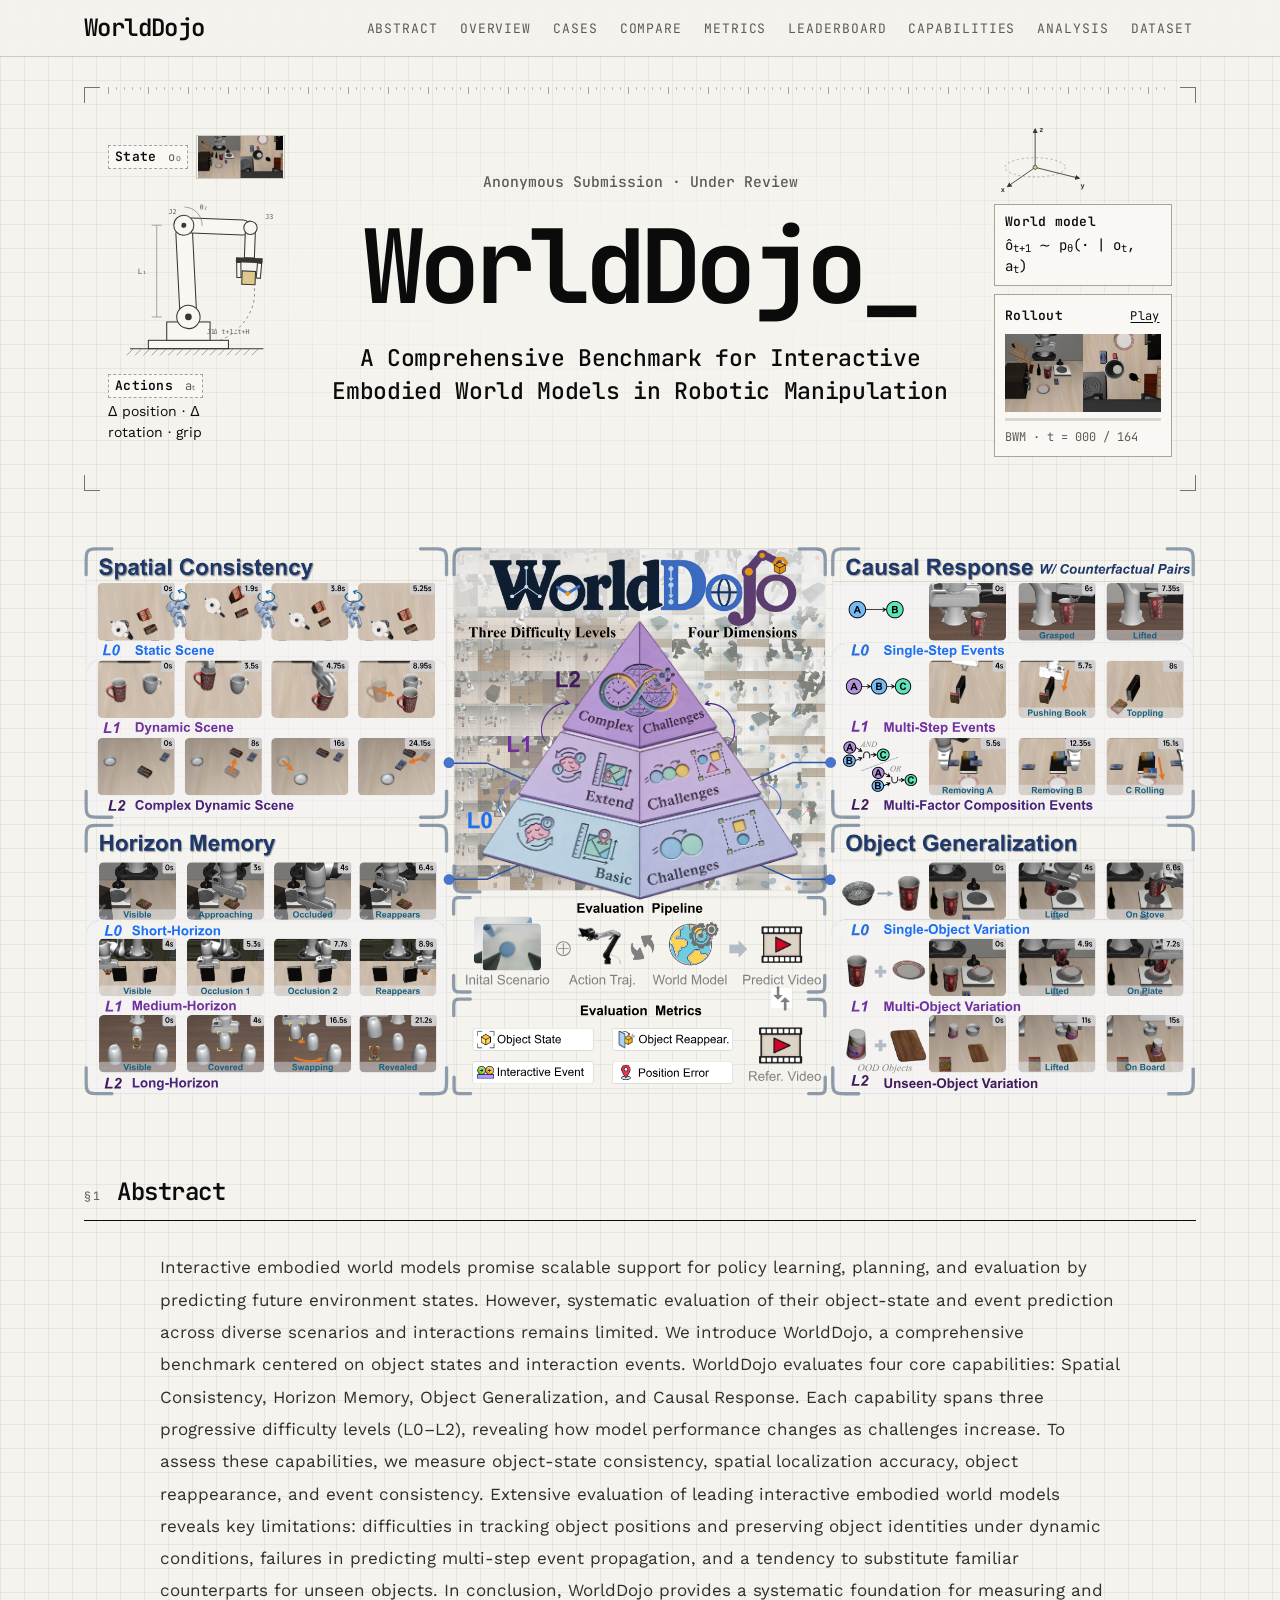
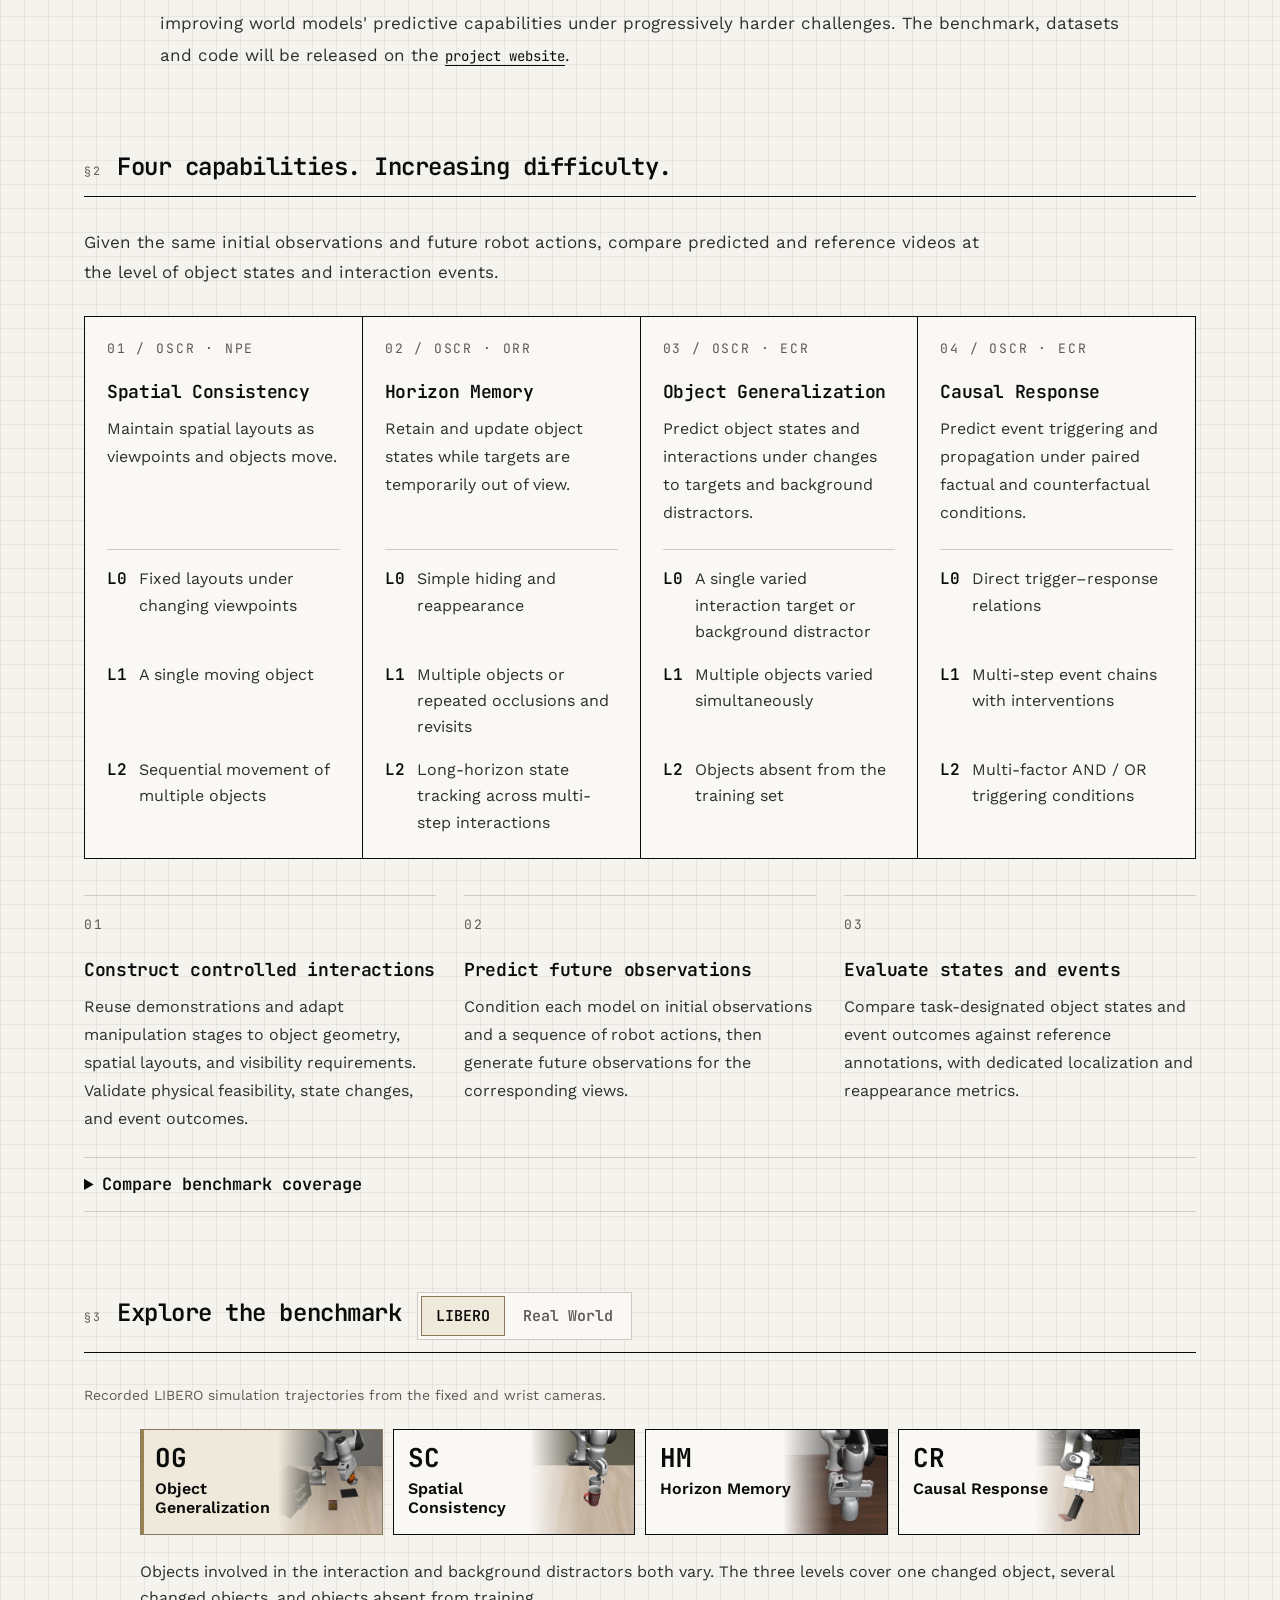
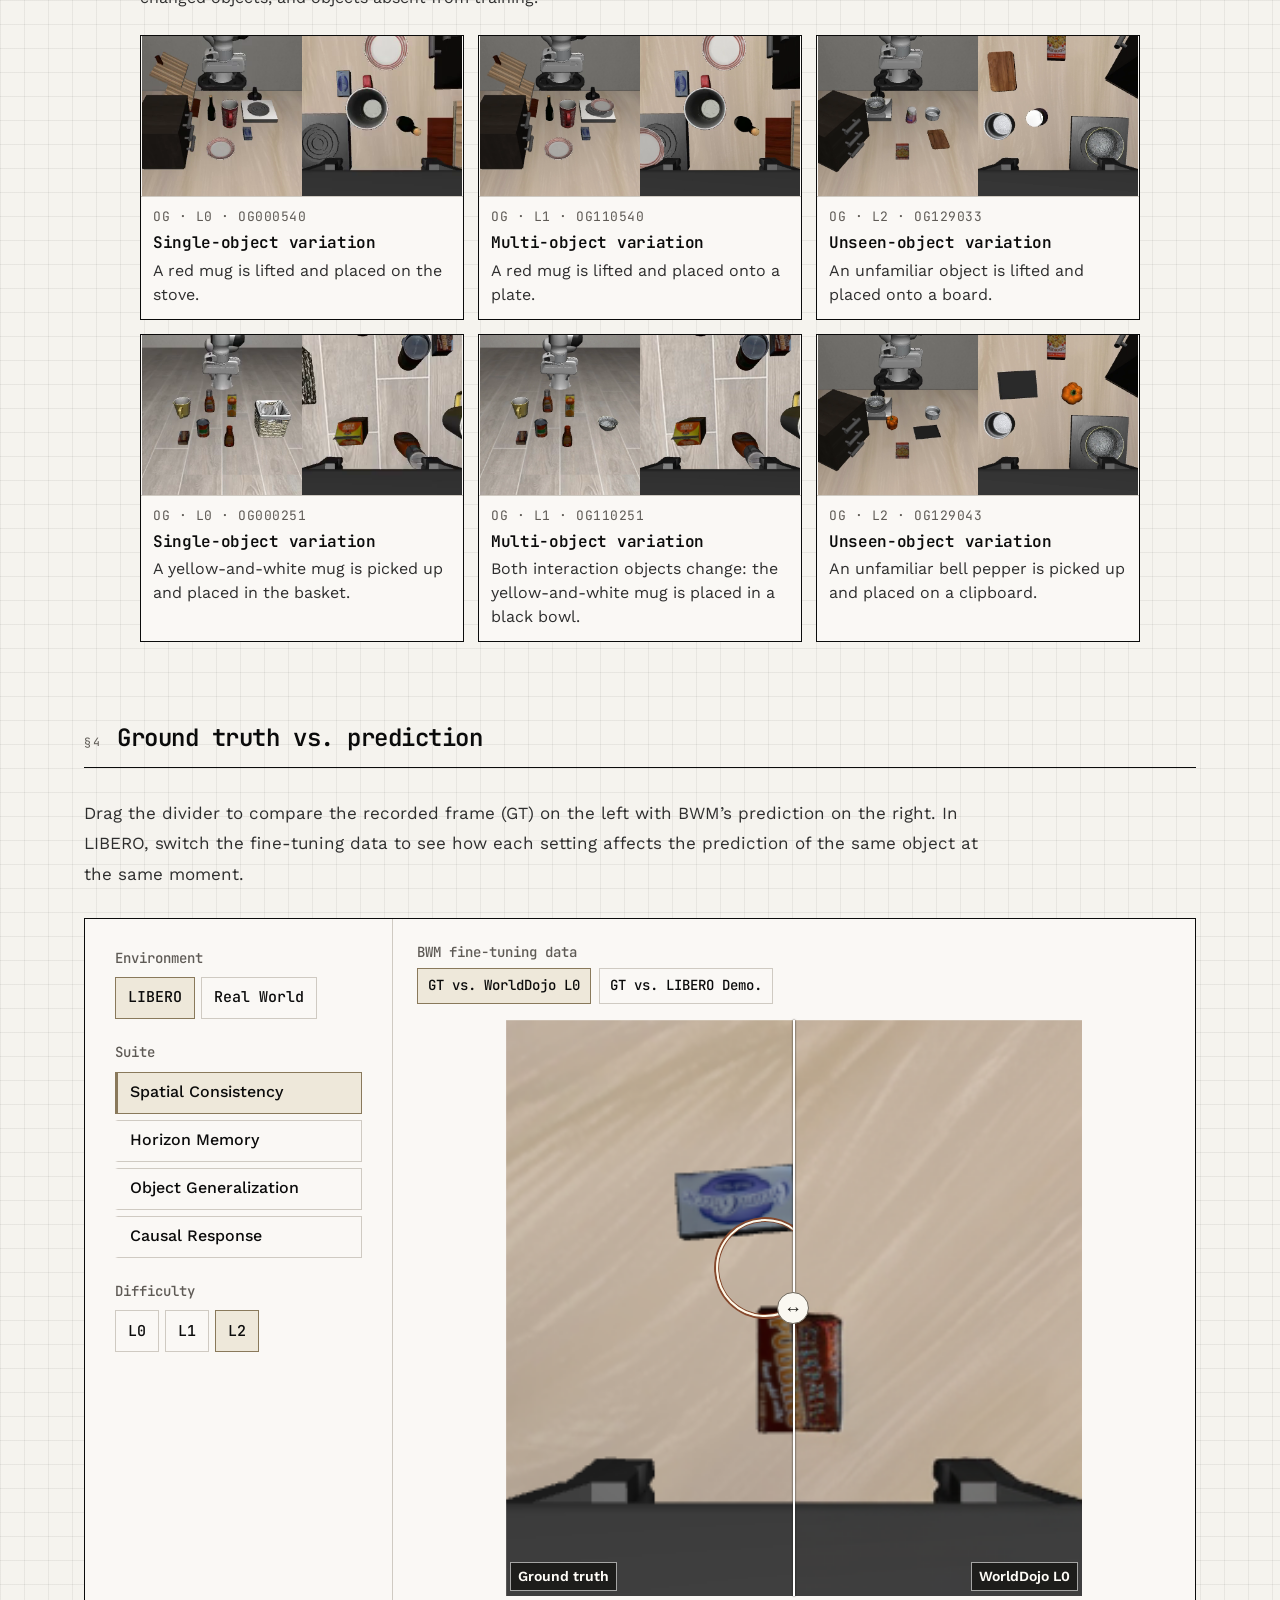
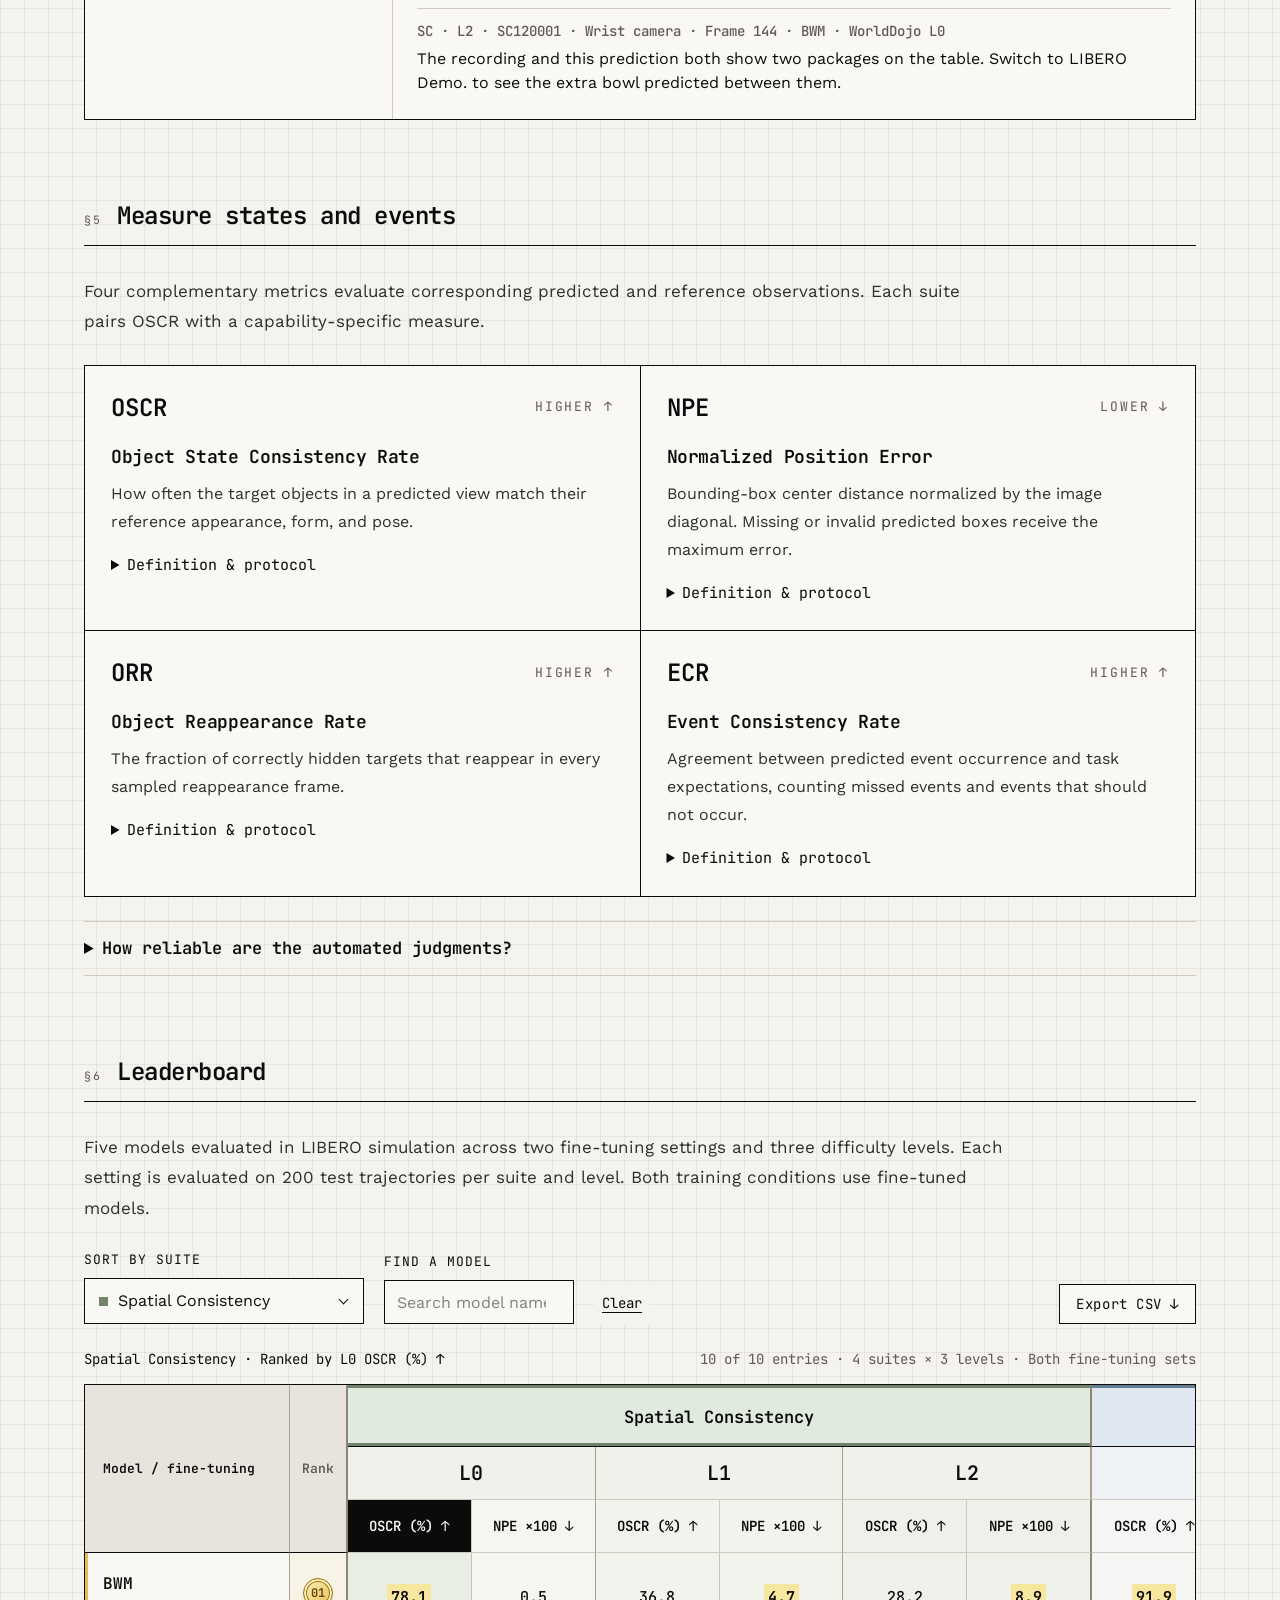
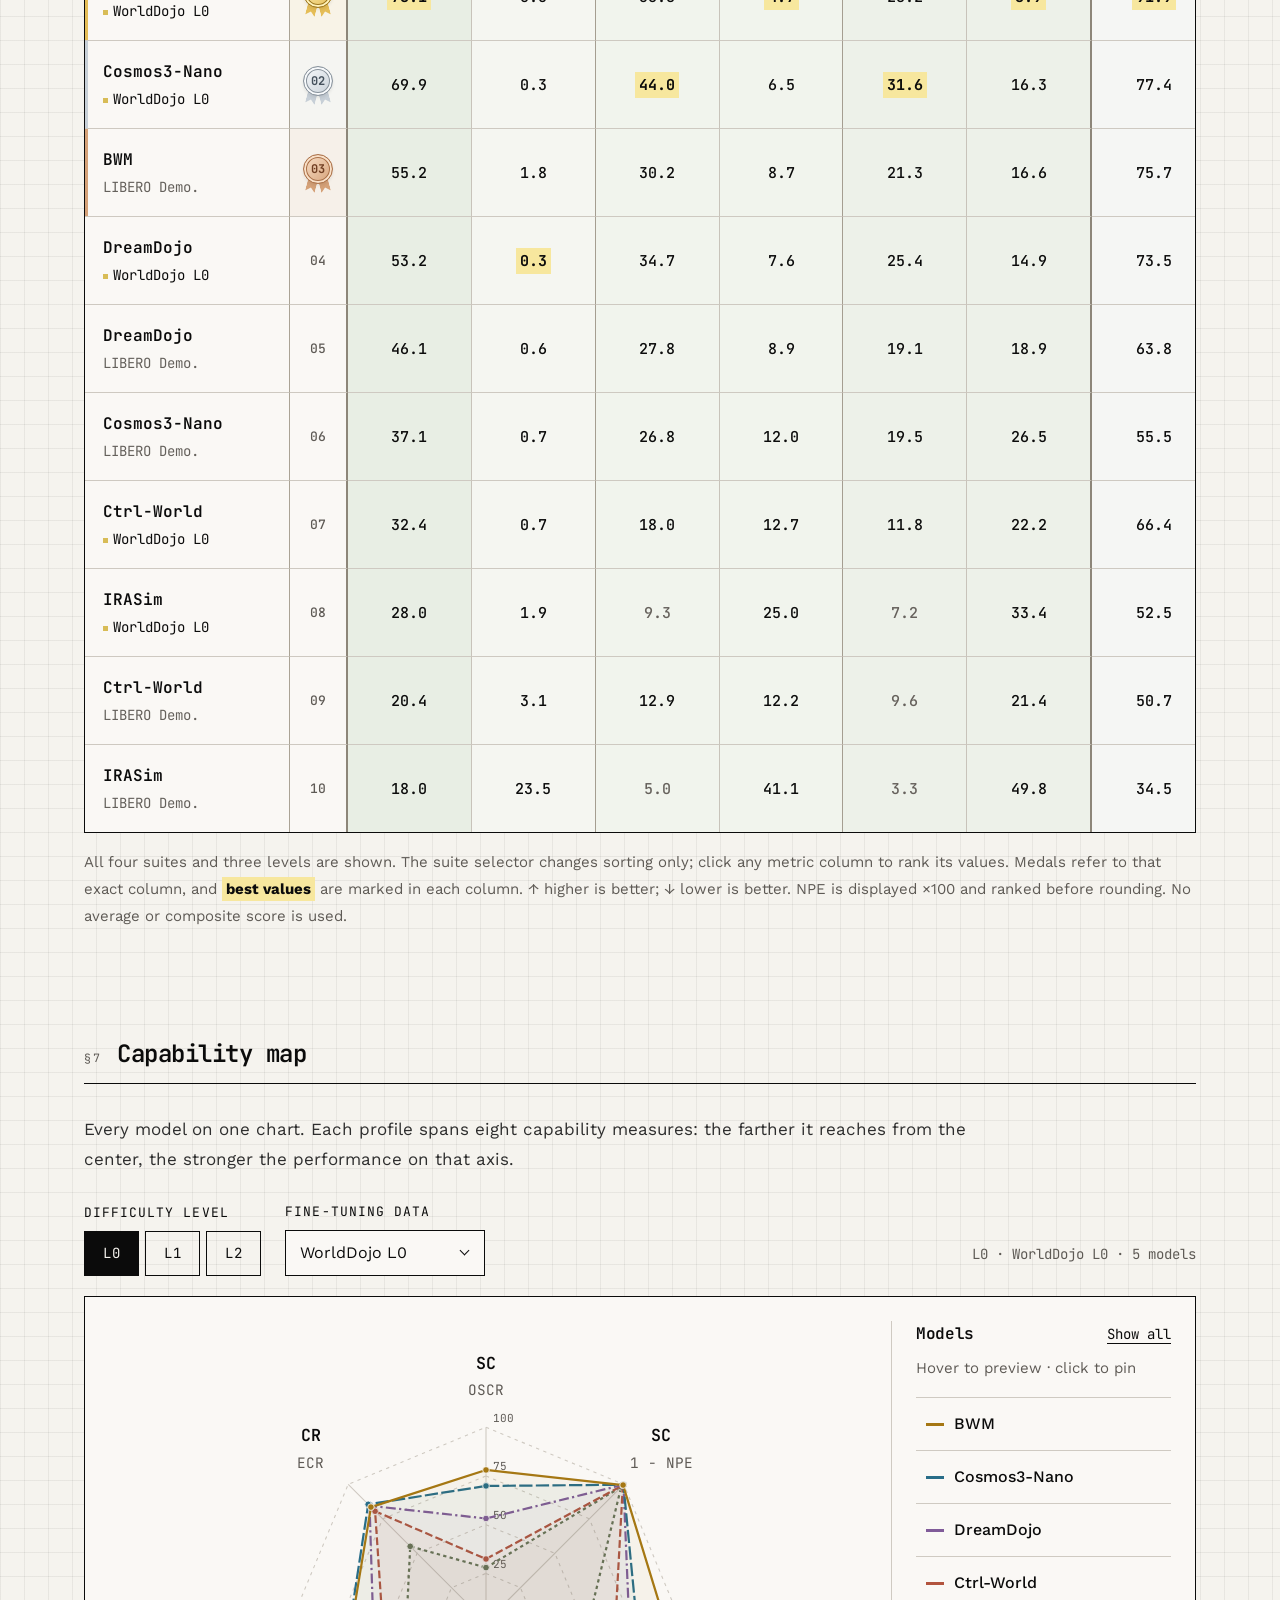
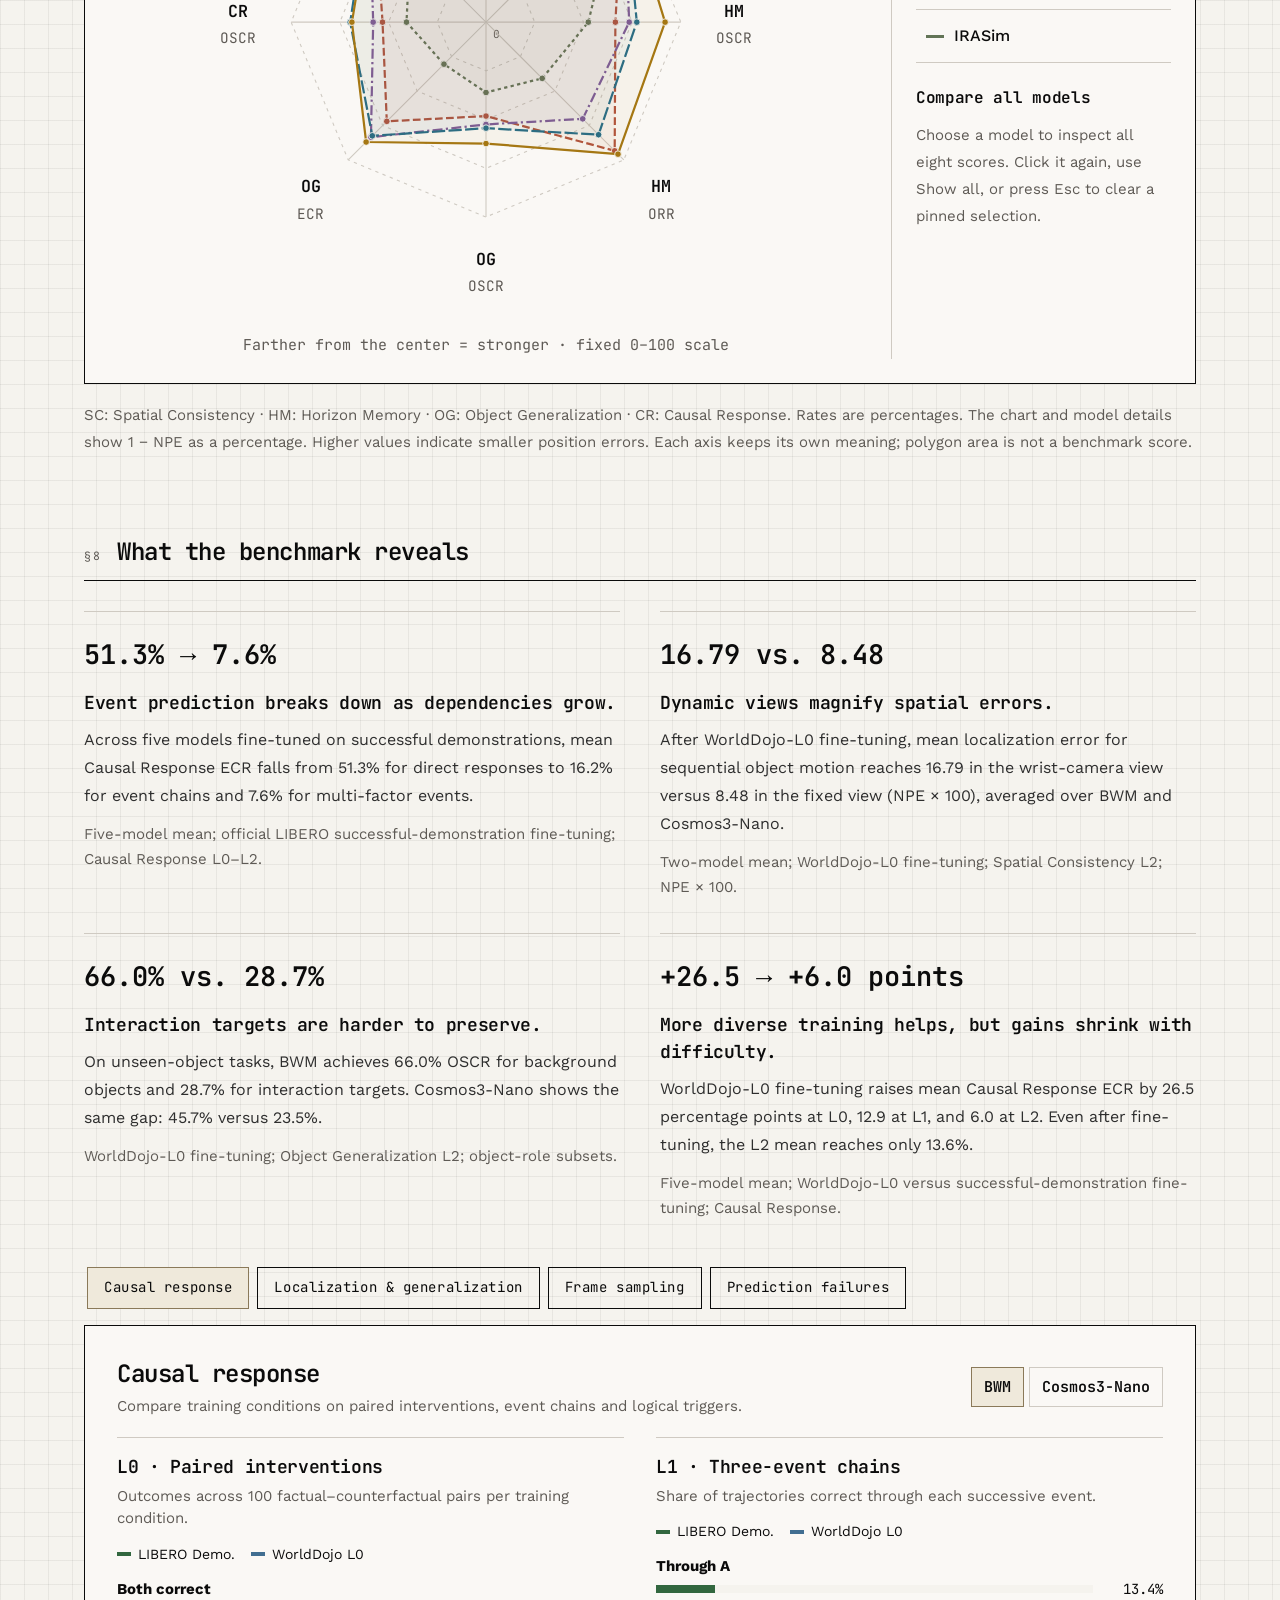
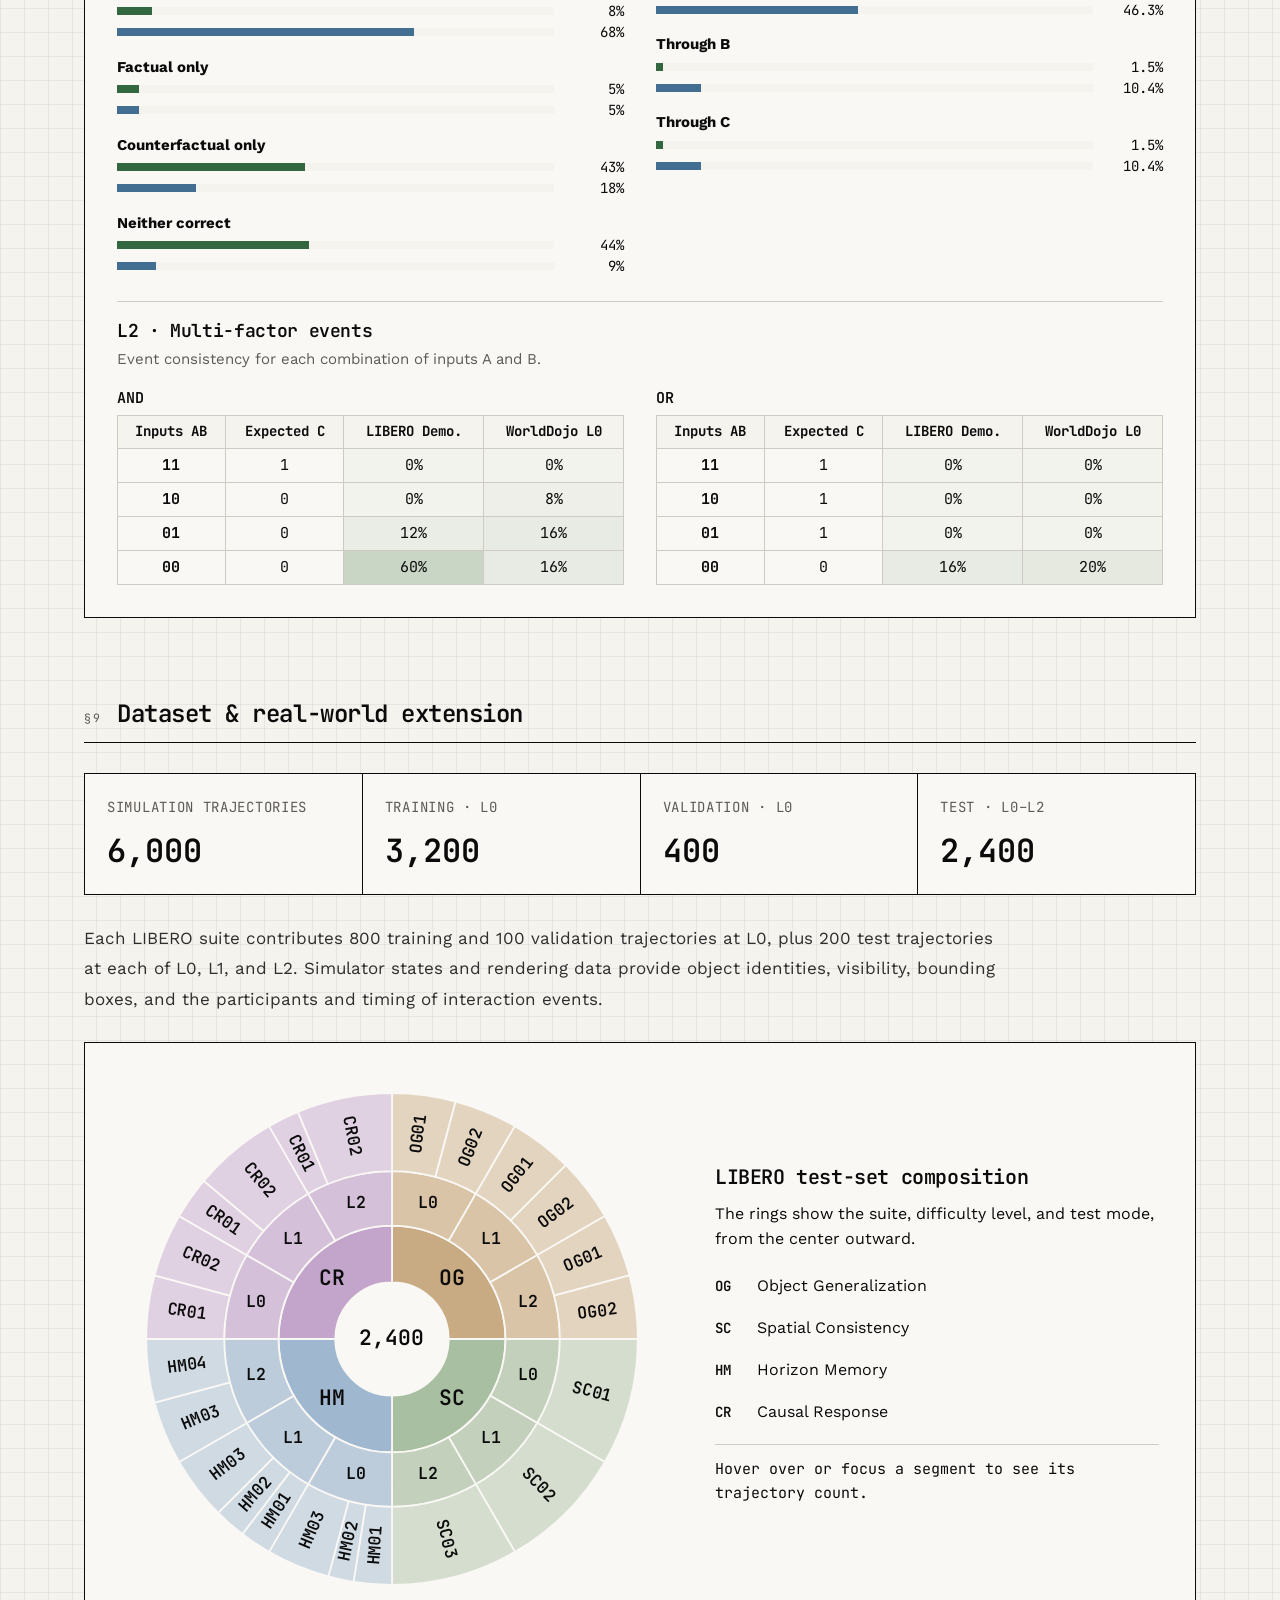
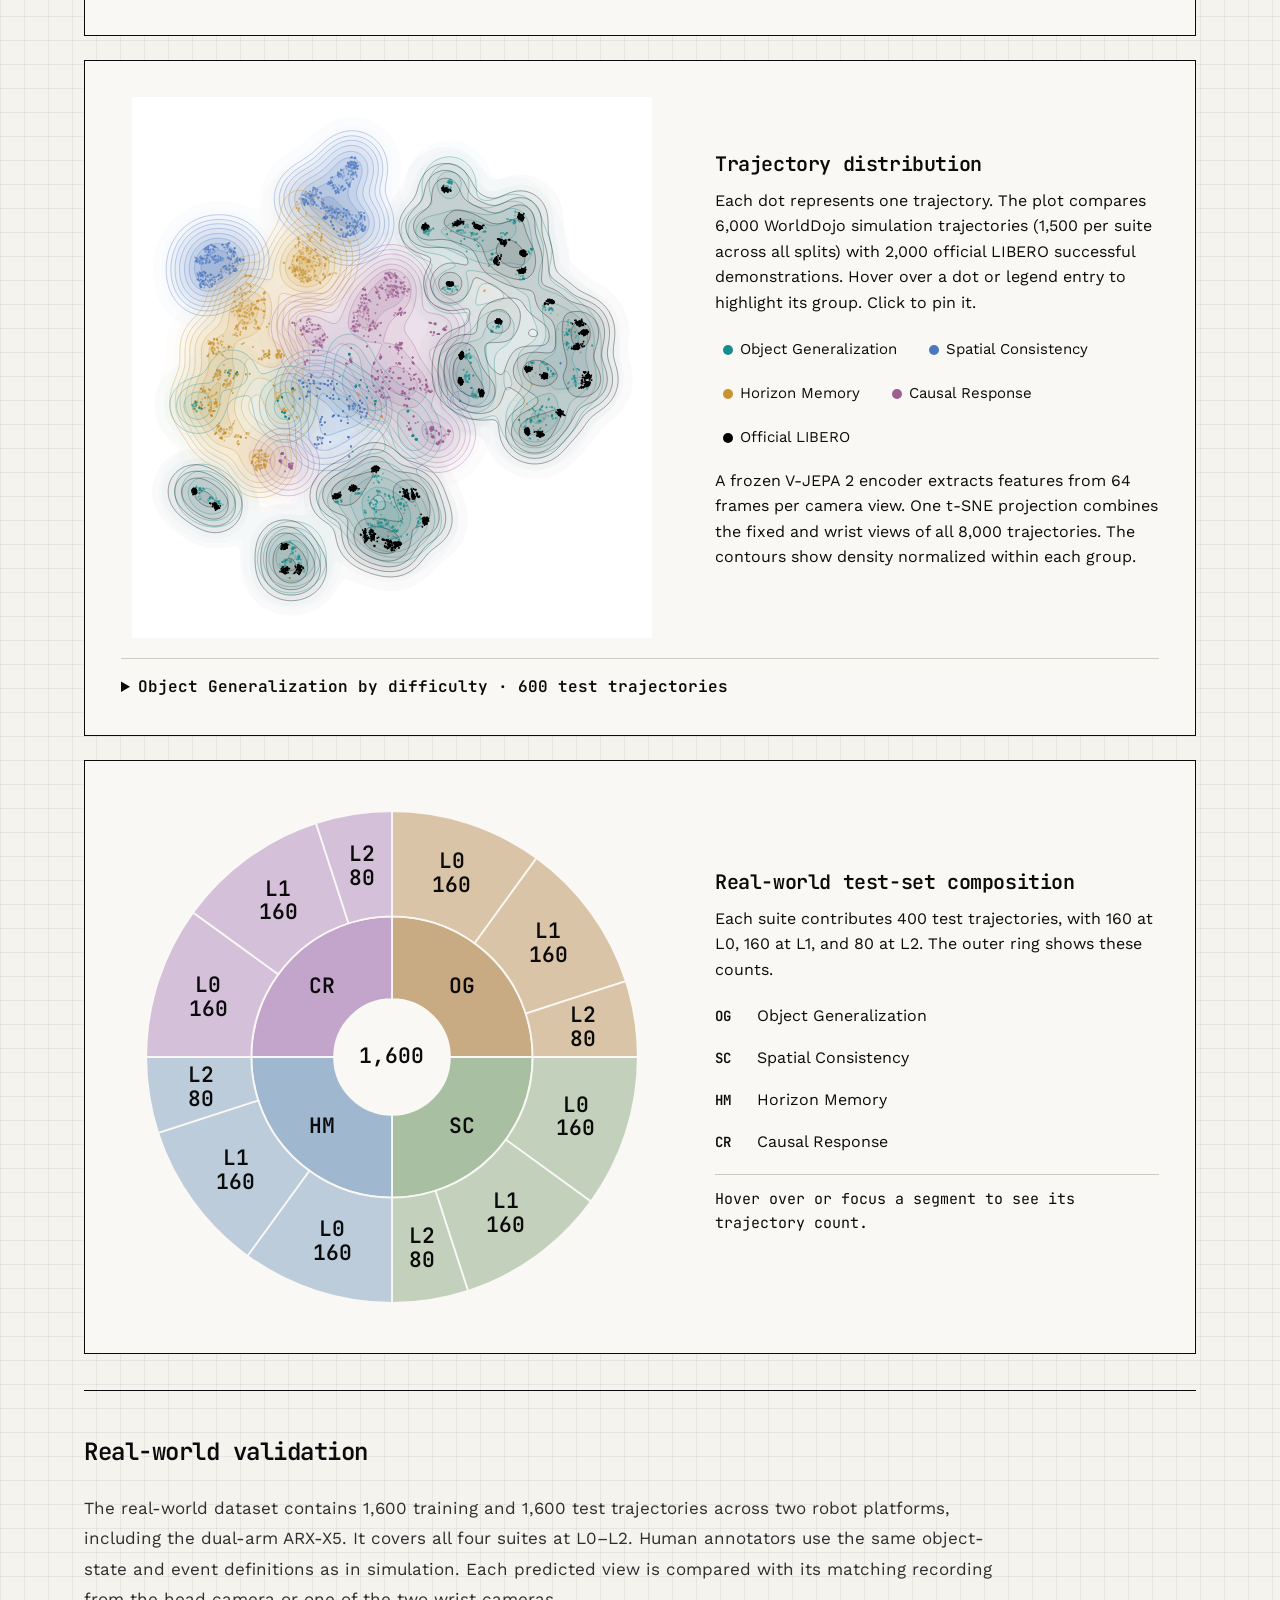
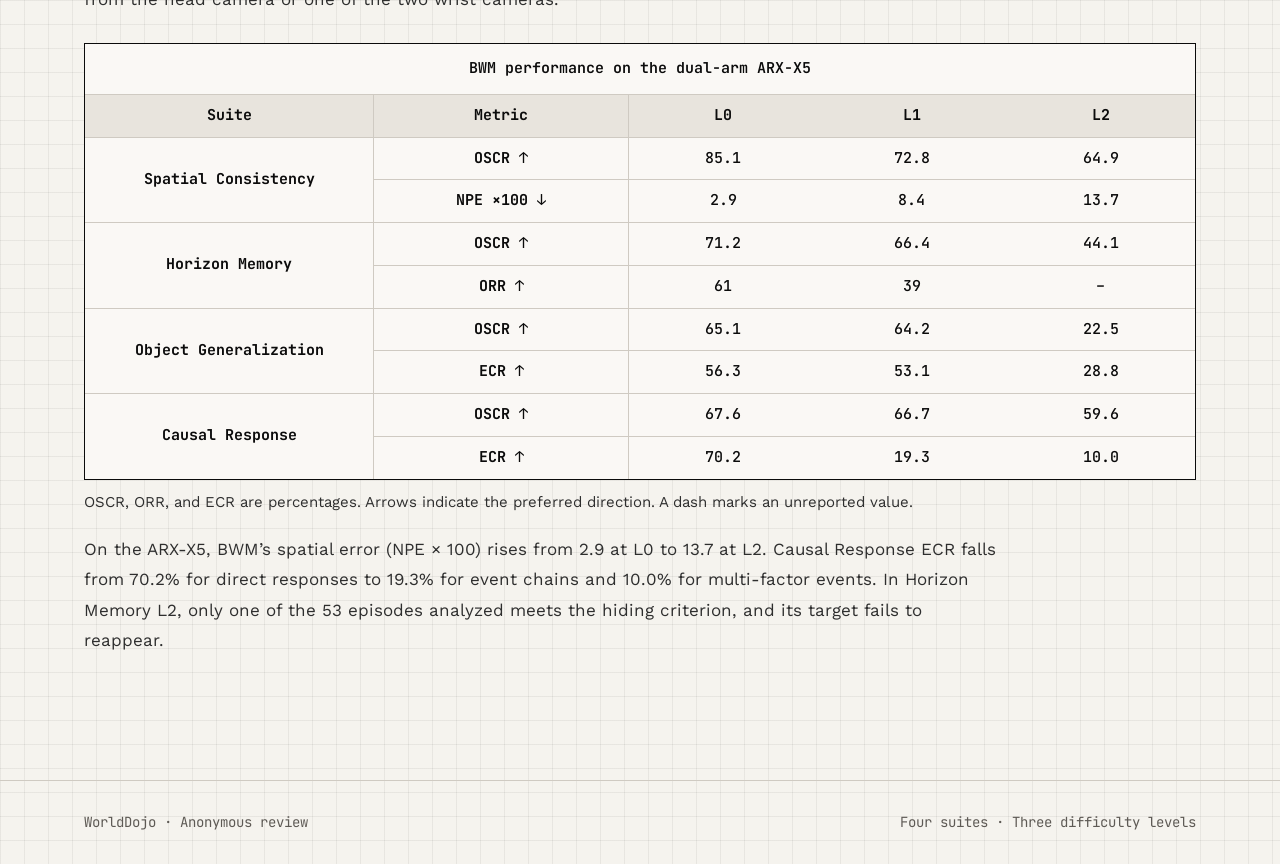
==== commit e3a3a8b8: "Update ground-truth comparisons and prediction failure examples" ====
--- a/index.html
+++ b/index.html
@@ -20,8 +20,8 @@
 <meta content="worlddojo/paper-figures/figure-01-overview.png?v=21d9a44036" property="og:image"/>
 <meta content="worlddojo/paper-figures/figure-01-overview.png?v=21d9a44036" name="twitter:image"/>
 <link rel="stylesheet" href="assets/distribution.css?v=623030077f"/>
-<link rel="stylesheet" href="assets/analysis.css?v=59bfaf757d"/>
-<link rel="stylesheet" href="assets/compare.css?v=4dda21cae5"/>
+<link rel="stylesheet" href="assets/analysis.css?v=d8b7f55e2f"/>
+<link rel="stylesheet" href="assets/compare.css?v=30df215715"/>
 <link rel="stylesheet" href="assets/hero-illustrations.css?v=878d410ef3"/>
 </head>
 <body class="bg-grid">
@@ -56,7 +56,7 @@
     <progress max="164" value="0" aria-label="Rollout frame"></progress><span class="title-telemetry">BWM · t = <output>000</output> / 164</span>
   </div>
 </div>
-</section><section class="mx-auto max-w-6xl px-5 pt-14"><figure class="paper-figure"><img alt="Four complementary capabilities, three difficulty levels, and a shared evaluation pipeline for object states and interaction events." height="1206" loading="eager" src="worlddojo/paper-figures/figure-01-overview.svg?v=4296c5f3d4" width="2440"/></figure><p class="paper-tldr"><span class="eyebrow">TL;DR — </span>Given the same starting scene and robot actions, how can we tell whether a world model’s plausible-looking video captures what those actions actually caused?</p></section><section class="mx-auto max-w-6xl px-5 pt-20" id="abstract"><div class="section-heading"><span class="eyebrow">§1</span><h2>Abstract</h2></div><p class="abstract-copy">Interactive embodied world models promise scalable support for policy learning, planning, and evaluation by predicting future environment states. However, systematic evaluation of their object-state and event prediction across diverse scenarios and interactions remains limited. We introduce WorldDojo, a comprehensive benchmark centered on object states and interaction events. WorldDojo evaluates four core capabilities: Spatial Consistency, Horizon Memory, Object Generalization, and Causal Response. Each capability spans three progressive difficulty levels (L0–L2), revealing how model performance changes as challenges increase. To assess these capabilities, we measure object-state consistency, spatial localization accuracy, object reappearance, and event consistency. Extensive evaluation of leading interactive embodied world models reveals key limitations: difficulties in tracking object positions and preserving object identities under dynamic conditions, failures in predicting multi-step event propagation, and a tendency to substitute familiar counterparts for unseen objects. In conclusion, WorldDojo provides a systematic foundation for measuring and improving world models&#x27; predictive capabilities under progressively harder challenges. The benchmark, datasets and code will be released on the <a class="text-link" href="https://k7hf.github.io/">project website</a>.</p></section><section class="mx-auto max-w-6xl px-5 pt-20" id="overview"><div class="section-heading"><span class="eyebrow">§2</span><h2>Four capabilities. Increasing difficulty.</h2></div><p class="section-intro">Given the same initial observations and future robot actions, compare predicted and reference videos at the level of object states and interaction events.</p><ol class="suite-grid suite-details"><li><span class="eyebrow">01 / OSCR · NPE</span><h3>Spatial Consistency</h3><p>Maintain spatial layouts as viewpoints and objects move.</p><dl class="suite-levels"><div><dt>L0</dt><dd>Fixed layouts under changing viewpoints</dd></div><div><dt>L1</dt><dd>A single moving object</dd></div><div><dt>L2</dt><dd>Sequential movement of multiple objects</dd></div></dl></li><li><span class="eyebrow">02 / OSCR · ORR</span><h3>Horizon Memory</h3><p>Retain and update object states while targets are temporarily out of view.</p><dl class="suite-levels"><div><dt>L0</dt><dd>Simple hiding and reappearance</dd></div><div><dt>L1</dt><dd>Multiple objects or repeated occlusions and revisits</dd></div><div><dt>L2</dt><dd>Long-horizon state tracking across multi-step interactions</dd></div></dl></li><li><span class="eyebrow">03 / OSCR · ECR</span><h3>Object Generalization</h3><p>Predict object states and interactions under changes to targets and background distractors.</p><dl class="suite-levels"><div><dt>L0</dt><dd>A single varied interaction target or background distractor</dd></div><div><dt>L1</dt><dd>Multiple objects varied simultaneously</dd></div><div><dt>L2</dt><dd>Objects absent from the training set</dd></div></dl></li><li><span class="eyebrow">04 / OSCR · ECR</span><h3>Causal Response</h3><p>Predict event triggering and propagation under paired factual and counterfactual conditions.</p><dl class="suite-levels"><div><dt>L0</dt><dd>Direct trigger–response relations</dd></div><div><dt>L1</dt><dd>Multi-step event chains with interventions</dd></div><div><dt>L2</dt><dd>Multi-factor AND / OR triggering conditions</dd></div></dl></li></ol><ol class="method-steps"><li><span class="eyebrow">01</span><h3>Construct controlled interactions</h3><p>Reuse demonstrations and adapt manipulation stages to object geometry, spatial layouts, and visibility requirements. Validate physical feasibility, state changes, and event outcomes.</p></li><li><span class="eyebrow">02</span><h3>Predict future observations</h3><p>Condition each model on initial observations and a sequence of robot actions, then generate future observations for the corresponding views.</p></li><li><span class="eyebrow">03</span><h3>Evaluate states and events</h3><p>Compare task-designated object states and event outcomes against reference annotations, with dedicated localization and reappearance metrics.</p></li></ol><details class="judge-reliability" id="benchmark-coverage">
+</section><section class="mx-auto max-w-6xl px-5 pt-14"><figure class="paper-figure"><img alt="Four complementary capabilities, three difficulty levels, and a shared evaluation pipeline for object states and interaction events." height="1206" loading="eager" src="worlddojo/paper-figures/figure-01-overview.svg?v=4296c5f3d4" width="2440"/></figure></section><section class="mx-auto max-w-6xl px-5 pt-20" id="abstract"><div class="section-heading"><span class="eyebrow">§1</span><h2>Abstract</h2></div><p class="abstract-copy">Interactive embodied world models promise scalable support for policy learning, planning, and evaluation by predicting future environment states. However, systematic evaluation of their object-state and event prediction across diverse scenarios and interactions remains limited. We introduce WorldDojo, a comprehensive benchmark centered on object states and interaction events. WorldDojo evaluates four core capabilities: Spatial Consistency, Horizon Memory, Object Generalization, and Causal Response. Each capability spans three progressive difficulty levels (L0–L2), revealing how model performance changes as challenges increase. To assess these capabilities, we measure object-state consistency, spatial localization accuracy, object reappearance, and event consistency. Extensive evaluation of leading interactive embodied world models reveals key limitations: difficulties in tracking object positions and preserving object identities under dynamic conditions, failures in predicting multi-step event propagation, and a tendency to substitute familiar counterparts for unseen objects. In conclusion, WorldDojo provides a systematic foundation for measuring and improving world models&#x27; predictive capabilities under progressively harder challenges. The benchmark, datasets and code will be released on the <a class="text-link" href="https://k7hf.github.io/">project website</a>.</p></section><section class="mx-auto max-w-6xl px-5 pt-20" id="overview"><div class="section-heading"><span class="eyebrow">§2</span><h2>Four capabilities. Increasing difficulty.</h2></div><p class="section-intro">Given the same initial observations and future robot actions, compare predicted and reference videos at the level of object states and interaction events.</p><ol class="suite-grid suite-details"><li><span class="eyebrow">01 / OSCR · NPE</span><h3>Spatial Consistency</h3><p>Maintain spatial layouts as viewpoints and objects move.</p><dl class="suite-levels"><div><dt>L0</dt><dd>Fixed layouts under changing viewpoints</dd></div><div><dt>L1</dt><dd>A single moving object</dd></div><div><dt>L2</dt><dd>Sequential movement of multiple objects</dd></div></dl></li><li><span class="eyebrow">02 / OSCR · ORR</span><h3>Horizon Memory</h3><p>Retain and update object states while targets are temporarily out of view.</p><dl class="suite-levels"><div><dt>L0</dt><dd>Simple hiding and reappearance</dd></div><div><dt>L1</dt><dd>Multiple objects or repeated occlusions and revisits</dd></div><div><dt>L2</dt><dd>Long-horizon state tracking across multi-step interactions</dd></div></dl></li><li><span class="eyebrow">03 / OSCR · ECR</span><h3>Object Generalization</h3><p>Predict object states and interactions under changes to targets and background distractors.</p><dl class="suite-levels"><div><dt>L0</dt><dd>A single varied interaction target or background distractor</dd></div><div><dt>L1</dt><dd>Multiple objects varied simultaneously</dd></div><div><dt>L2</dt><dd>Objects absent from the training set</dd></div></dl></li><li><span class="eyebrow">04 / OSCR · ECR</span><h3>Causal Response</h3><p>Predict event triggering and propagation under paired factual and counterfactual conditions.</p><dl class="suite-levels"><div><dt>L0</dt><dd>Direct trigger–response relations</dd></div><div><dt>L1</dt><dd>Multi-step event chains with interventions</dd></div><div><dt>L2</dt><dd>Multi-factor AND / OR triggering conditions</dd></div></dl></li></ol><ol class="method-steps"><li><span class="eyebrow">01</span><h3>Construct controlled interactions</h3><p>Reuse demonstrations and adapt manipulation stages to object geometry, spatial layouts, and visibility requirements. Validate physical feasibility, state changes, and event outcomes.</p></li><li><span class="eyebrow">02</span><h3>Predict future observations</h3><p>Condition each model on initial observations and a sequence of robot actions, then generate future observations for the corresponding views.</p></li><li><span class="eyebrow">03</span><h3>Evaluate states and events</h3><p>Compare task-designated object states and event outcomes against reference annotations, with dedicated localization and reappearance metrics.</p></li></ol><details class="judge-reliability" id="benchmark-coverage">
 <summary>Compare benchmark coverage</summary>
 <p>The paper compares ten benchmarks. For each capability, “Task” means the benchmark defines tasks for it, “Evaluation” means it measures it, and “Both” means it does both. Test sizes use the units reported for each benchmark. WorldDojo’s 2,400 episodes here are its simulation test set.</p>
 <div class="judge-scroll" role="region" tabindex="0" aria-label="Benchmark coverage comparison"><table><thead>
@@ -118,9 +118,10 @@
         .
        </p>
 </noscript>
-</section><section class="mx-auto max-w-6xl px-5 pt-20" id="real-vs-imagined" aria-labelledby="compare-title">
-  <div class="section-heading"><span class="eyebrow">§4</span><h2 id="compare-title">Real vs. imagined</h2></div>
-  <p class="section-intro" id="compare-instructions">Drag the divider to compare frames from the same moment in these qualitative examples. In LIBERO, you can also compare two BWM predictions after fine-tuning on different training data.</p>
+</section>
+<section class="mx-auto max-w-6xl px-5 pt-20" id="real-vs-imagined" aria-labelledby="compare-title">
+  <div class="section-heading"><span class="eyebrow">§4</span><h2 id="compare-title">Ground truth vs. prediction</h2></div>
+  <p class="section-intro" id="compare-instructions">Drag the divider to compare the recorded frame (GT) on the left with BWM’s prediction on the right. In LIBERO, switch the fine-tuning data to see how each setting affects the prediction of the same object at the same moment.</p>
   <div class="compare-layout">
     <div class="compare-controls">
       <fieldset data-control="environment"><legend>Environment</legend><div>
@@ -134,21 +135,20 @@
         <button type="button" value="CR" aria-pressed="false">Causal Response</button>
       </div></fieldset>
       <fieldset data-control="level"><legend>Difficulty</legend><div>
-        <button type="button" value="L0" aria-pressed="true">L0</button>
+        <button type="button" value="L0" aria-pressed="false">L0</button>
         <button type="button" value="L1" aria-pressed="false">L1</button>
-        <button type="button" value="L2" aria-pressed="false">L2</button>
+        <button type="button" value="L2" aria-pressed="true">L2</button>
       </div></fieldset>
     </div>
     <figure class="compare-case">
-      <fieldset class="compare-pairs" data-control="mode"><legend>Compare frames</legend>
-        <button type="button" value="reference" aria-pressed="true">GT vs. prediction</button>
-        <button type="button" value="training" aria-pressed="false">LIBERO vs. WorldDojo L0</button>
+      <fieldset class="compare-pairs" data-control="mode"><legend>BWM fine-tuning data</legend>
+        <button type="button" value="worlddojo" aria-pressed="true">GT vs. WorldDojo L0</button>
+        <button type="button" value="libero" aria-pressed="false">GT vs. LIBERO Demo.</button>
       </fieldset>
       <div class="compare-view" aria-busy="true">
         <div class="compare-stage" hidden>
-          <div class="compare-left"><img alt="Recorded frame"><span class="compare-label">GT · Recorded</span></div>
-          <div class="compare-right"><img alt="Model prediction"><span class="compare-label">Prediction</span></div>
-          <span class="compare-marker" hidden></span>
+          <div class="compare-left"><img alt="Recorded frame"><span class="compare-marker" aria-hidden="true"></span><span class="compare-label">Ground truth</span></div>
+          <div class="compare-right"><img alt="Model prediction"><span class="compare-marker" aria-hidden="true"></span><span class="compare-label">Prediction</span></div>
           <span class="compare-rule" aria-hidden="true"><span>↔</span></span>
           <input class="compare-range" type="range" min="0" max="100" value="50" aria-label="Comparison divider" aria-describedby="compare-instructions">
         </div>
@@ -160,7 +160,7 @@
 </section>
 <section class="mx-auto max-w-6xl px-5 pt-20" id="metrics"><div class="section-heading"><span class="eyebrow">§5</span><h2>Measure states and events</h2></div><p class="section-intro">Four complementary metrics evaluate corresponding predicted and reference observations. Each suite pairs OSCR with a capability-specific measure.</p><div class="metrics-grid"><article><div class="metric-top"><span class="metric-id">OSCR</span><span class="eyebrow">Higher ↑</span></div><h3>Object State Consistency Rate</h3><p>How often the target objects in a predicted view match their reference appearance, form, and pose.</p><details><summary>Definition &amp; protocol</summary><p>For each sampled timestep with at least one valid target, GPT-6-Astra judges the valid targets as a set against the reference. The protocol samples six frames per trajectory. It averages the binary judgments over eligible timesteps for each view, equally over valid views within a sample, and finally over samples.</p><code>OSCRᵥ = (1 / |Tᵥ|) Σₜ∈Tᵥ J_state(t, v)</code></details></article><article><div class="metric-top"><span class="metric-id">NPE</span><span class="eyebrow">Lower ↓</span></div><h3>Normalized Position Error</h3><p>Bounding-box center distance normalized by the image diagonal. Missing or invalid predicted boxes receive the maximum error.</p><details><summary>Definition &amp; protocol</summary><p>Average over reference-defined evaluation instances. NPE ranges from 0 to 1. The leaderboard displays NPE × 100 and ranks with unrounded values.</p><code>NPE = mean(||center(predicted box) − center(reference box)||₂ / image diagonal); invalid prediction → 1</code></details></article><article><div class="metric-top"><span class="metric-id">ORR</span><span class="eyebrow">Higher ↑</span></div><h3>Object Reappearance Rate</h3><p>The fraction of correctly hidden targets that reappear in every sampled reappearance frame.</p><details><summary>Definition &amp; protocol</summary><p>Reference videos define the hiding and reappearance phases. h_e requires absence from every sampled hiding frame; r_e requires visibility in every sampled reappearance frame. ORR is conditional on correct hiding, not all episodes.</p><code>ORR = Σ(h_e r_e) / Σh_e</code></details></article><article><div class="metric-top"><span class="metric-id">ECR</span><span class="eyebrow">Higher ↑</span></div><h3>Event Consistency Rate</h3><p>Agreement between predicted event occurrence and task expectations, counting missed events and events that should not occur.</p><details><summary>Definition &amp; protocol</summary><p>GPT-6-Astra identifies events by predicate, participants, and temporal window. Factual and counterfactual trajectories have their own expected labels.</p><code>ECR = (1 / |E|) Σ 1[predicted occurrence = expected occurrence]</code></details></article></div><details class="judge-reliability"><summary>How reliable are the automated judgments?</summary>
 <p>On predicted videos, GPT-6-Astra agrees with human consensus in 90.6% of object-state judgments and 88.0% of event judgments. Individual annotators agree with the consensus in 89.7% and 85.3% of judgments, respectively.</p>
-<div class="judge-scroll" role="region" tabindex="0" aria-label="Judge reliability comparison"><table><caption>Judge reliability (%)</caption><thead><tr><th rowspan="2" scope="col">Judge</th><th colspan="2" scope="colgroup">Reference videos<br>Accuracy</th><th colspan="2" scope="colgroup">Predicted videos<br>Agreement with humans</th></tr><tr><th scope="col">State</th><th scope="col">Event</th><th scope="col">State</th><th scope="col">Event</th></tr></thead><tbody><tr><th scope="row">Qwen3-VL-8B</th><td>99.3</td><td>75.3</td><td>84.6</td><td>60.3</td></tr><tr><th scope="row">Qwen3-VL-32B</th><td>99.9</td><td>77.7</td><td>85.9</td><td>73.8</td></tr><tr><th scope="row">Gemini-3.1-Pro</th><td>99.9</td><td>88.7</td><td>71.7</td><td>80.7</td></tr><tr><th scope="row">GPT-6-Astra</th><td>99.9</td><td>99.3</td><td>90.6</td><td>88.0</td></tr><tr><th scope="row">Human</th><td>99.9</td><td>99.9</td><td>89.7</td><td>85.3</td></tr></tbody></table></div></details></section><section class="mx-auto max-w-6xl px-5 pt-20" id="leaderboard"><div class="section-heading"><span class="eyebrow">§6</span><h2>Leaderboard</h2></div><p class="section-intro">Five models evaluated in LIBERO simulation across two fine-tuning settings and three difficulty levels. Each setting is evaluated on 200 test trajectories per suite and level. Both training conditions use fine-tuned models.</p><div class="board" data-leaderboard=""><div class="board-controls"><div class="suite-select-control"><span class="control-label" id="suite-sort-label">Sort by suite</span><select aria-label="Sort by suite" data-board-suite=""><option value="SC">Spatial Consistency</option><option value="HM">Horizon Memory</option><option value="OG">Object Generalization</option><option value="CR">Causal Response</option></select></div><label class="search-control"><span class="control-label">Find a model</span><input aria-label="Find a model" placeholder="Search model name" type="search"/></label><button class="text-button" data-clear="" type="button">Clear</button><button class="ink-button" data-csv="" type="button">Export CSV ↓</button></div><div class="board-meta"><span data-ranking-label=""></span><span aria-live="polite" data-board-status="" role="status"></span></div><p class="board-scroll-hint">Swipe to compare all 4 suites × 3 levels →</p><div aria-label="All four suites across L0, L1 and L2. Scroll horizontally; model and rank columns stay fixed." class="table-scroll" role="region" tabindex="0"><table><caption class="sr-only">All four suites and all three difficulty levels in one table. Each model and fine-tuning setting occupies one row. Click any metric column to rank entries.</caption><thead></thead><tbody></tbody></table></div><p class="board-note">All four suites and three levels are shown. The suite selector changes sorting only; click any metric column to rank its values. Medals refer to that exact column, and <span class="best-value">best values</span> are marked in each column. ↑ higher is better; ↓ lower is better. NPE is displayed ×100 and ranked before rounding. No average or composite score is used.</p><noscript><p>Enable JavaScript to view the interactive leaderboard.</p></noscript></div><a class="text-link" href="leaderboard/index.html">Open the dedicated leaderboard →</a></section><section class="mx-auto max-w-6xl px-5 pt-20" id="capabilities"><div class="section-heading"><span class="eyebrow">§7</span><h2>Capability map</h2></div><div class="capability-map" data-capability-map=""><p class="section-intro">Every model on one chart. Each profile spans eight capability measures: the farther it reaches from the center, the stronger the performance on that axis.</p><div class="map-toolbar"><div><span class="control-label">Difficulty level</span><div aria-label="Map difficulty level" class="map-levels" role="group"><button aria-pressed="true" class="ink-button ink-button-solid" data-map-level="L0" type="button">L0</button><button aria-pressed="false" class="ink-button" data-map-level="L1" type="button">L1</button><button aria-pressed="false" class="ink-button" data-map-level="L2" type="button">L2</button></div></div><div class="map-training-control"><span class="control-label" id="map-training-label">Fine-tuning data</span><select aria-label="Map fine-tuning data" data-map-training=""><option value="demo">LIBERO Demo.</option><option selected="" value="worlddojo_l0">WorldDojo L0</option></select></div><p aria-live="polite" class="map-context" data-map-context="" role="status"></p></div><div class="map-panel"><figure class="map-figure"><div data-map-chart=""></div><figcaption>Farther from the center = stronger · fixed 0–100 scale</figcaption></figure><aside aria-label="Model focus controls" class="map-sidebar"><div class="map-sidebar-title"><h3>Models</h3><button class="text-button" data-map-reset="" type="button">Show all</button></div><p class="map-instruction">Hover to preview · click to pin</p><ul class="map-model-list" data-map-models=""></ul><div class="map-detail" data-map-detail=""></div></aside></div><p class="map-note">SC: Spatial Consistency · HM: Horizon Memory · OG: Object Generalization · CR: Causal Response. Rates are percentages. The chart and model details show 1 − NPE as a percentage. Higher values indicate smaller position errors. Each axis keeps its own meaning; polygon area is not a benchmark score.</p><noscript>Enable JavaScript to explore the model capability map, or read the results in the paper.</noscript></div></section><section class="mx-auto max-w-6xl px-5 pt-20" id="analysis"><div class="section-heading"><span class="eyebrow">§8</span><h2>What the benchmark reveals</h2></div><div class="findings-grid"><article><p class="finding-stat">51.3% → 7.6%</p><h3>Event prediction breaks down as dependencies grow.</h3><p>Across five models fine-tuned on successful demonstrations, mean Causal Response ECR falls from 51.3% for direct responses to 16.2% for event chains and 7.6% for multi-factor events.</p><small>Five-model mean; official LIBERO successful-demonstration fine-tuning; Causal Response L0–L2.</small></article><article><p class="finding-stat">16.79 vs. 8.48</p><h3>Dynamic views magnify spatial errors.</h3><p>After WorldDojo-L0 fine-tuning, mean localization error for sequential object motion reaches 16.79 in the wrist-camera view versus 8.48 in the fixed view (NPE × 100), averaged over BWM and Cosmos3-Nano.</p><small>Two-model mean; WorldDojo-L0 fine-tuning; Spatial Consistency L2; NPE × 100.</small></article><article><p class="finding-stat">66.0% vs. 28.7%</p><h3>Interaction targets are harder to preserve.</h3><p>On unseen-object tasks, BWM achieves 66.0% OSCR for background objects and 28.7% for interaction targets. Cosmos3-Nano shows the same gap: 45.7% versus 23.5%.</p><small>WorldDojo-L0 fine-tuning; Object Generalization L2; object-role subsets.</small></article><article><p class="finding-stat">+26.5 → +6.0 points</p><h3>More diverse training helps, but gains shrink with difficulty.</h3><p>WorldDojo-L0 fine-tuning raises mean Causal Response ECR by 26.5 percentage points at L0, 12.9 at L1, and 6.0 at L2. Even after fine-tuning, the L2 mean reaches only 13.6%.</p><small>Five-model mean; WorldDojo-L0 versus successful-demonstration fine-tuning; Causal Response.</small></article></div><div aria-label="Paper analyses" class="figure-tabs" role="tablist"><button aria-controls="analysis-panel-0" aria-selected="true" class="ink-button" data-analysis="0" id="analysis-tab-0" role="tab" tabindex="0" type="button">Causal response</button><button aria-controls="analysis-panel-1" aria-selected="false" class="ink-button" data-analysis="1" id="analysis-tab-1" role="tab" tabindex="-1" type="button">Localization &amp; generalization</button><button aria-controls="analysis-panel-2" aria-selected="false" class="ink-button" data-analysis="2" id="analysis-tab-2" role="tab" tabindex="-1" type="button">Frame sampling</button><button aria-controls="analysis-panel-3" aria-selected="false" class="ink-button" data-analysis="3" id="analysis-tab-3" role="tab" tabindex="-1" type="button">Prediction failures</button></div><div aria-labelledby="analysis-tab-0" id="analysis-panel-0" role="tabpanel" tabindex="0"><div class="analysis-native" data-native-analysis="causal"><div class="analysis-toolbar"><div><h3>Causal response</h3><p>Compare training conditions on paired interventions, event chains and logical triggers.</p></div></div><div class="analysis-plots"></div></div></div><div aria-labelledby="analysis-tab-1" hidden="" id="analysis-panel-1" role="tabpanel" tabindex="0"><div class="analysis-native" data-native-analysis="localization"><div class="analysis-toolbar"><div><h3>Localization &amp; generalization</h3><p>Models fine-tuned on WorldDojo L0. Compare localization error by camera, object-state consistency by role, and counts of substitutions and deformations at each difficulty level.</p></div></div><div class="analysis-plots"></div></div></div><div aria-labelledby="analysis-tab-2" hidden="" id="analysis-panel-2" role="tabpanel" tabindex="0"><div class="analysis-native" data-native-analysis="sampling"><div class="analysis-toolbar"><div><h3>How many frames does OSCR need?</h3><p>Overall OSCR is 37.01% with five frames, 36.82% with six and 35.07% with ten. The six-frame protocol uses 40% fewer frames than the ten-frame protocol.</p></div></div>
+<div class="judge-scroll" role="region" tabindex="0" aria-label="Judge reliability comparison"><table><caption>Judge reliability (%)</caption><thead><tr><th rowspan="2" scope="col">Judge</th><th colspan="2" scope="colgroup">Reference videos<br>Accuracy</th><th colspan="2" scope="colgroup">Predicted videos<br>Agreement with humans</th></tr><tr><th scope="col">State</th><th scope="col">Event</th><th scope="col">State</th><th scope="col">Event</th></tr></thead><tbody><tr><th scope="row">Qwen3-VL-8B</th><td>99.3</td><td>75.3</td><td>84.6</td><td>60.3</td></tr><tr><th scope="row">Qwen3-VL-32B</th><td>99.9</td><td>77.7</td><td>85.9</td><td>73.8</td></tr><tr><th scope="row">Gemini-3.1-Pro</th><td>99.9</td><td>88.7</td><td>71.7</td><td>80.7</td></tr><tr><th scope="row">GPT-6-Astra</th><td>99.9</td><td>99.3</td><td>90.6</td><td>88.0</td></tr><tr><th scope="row">Human</th><td>99.9</td><td>99.9</td><td>89.7</td><td>85.3</td></tr></tbody></table></div></details></section><section class="mx-auto max-w-6xl px-5 pt-20" id="leaderboard"><div class="section-heading"><span class="eyebrow">§6</span><h2>Leaderboard</h2></div><p class="section-intro">Five models evaluated in LIBERO simulation across two fine-tuning settings and three difficulty levels. Each setting is evaluated on 200 test trajectories per suite and level. Both training conditions use fine-tuned models.</p><div class="board" data-leaderboard=""><div class="board-controls"><div class="suite-select-control"><span class="control-label" id="suite-sort-label">Sort by suite</span><select aria-label="Sort by suite" data-board-suite=""><option value="SC">Spatial Consistency</option><option value="HM">Horizon Memory</option><option value="OG">Object Generalization</option><option value="CR">Causal Response</option></select></div><label class="search-control"><span class="control-label">Find a model</span><input aria-label="Find a model" placeholder="Search model name" type="search"/></label><button class="text-button" data-clear="" type="button">Clear</button><button class="ink-button" data-csv="" type="button">Export CSV ↓</button></div><div class="board-meta"><span data-ranking-label=""></span><span aria-live="polite" data-board-status="" role="status"></span></div><p class="board-scroll-hint">Swipe to compare all 4 suites × 3 levels →</p><div aria-label="All four suites across L0, L1 and L2. Scroll horizontally; model and rank columns stay fixed." class="table-scroll" role="region" tabindex="0"><table><caption class="sr-only">All four suites and all three difficulty levels in one table. Each model and fine-tuning setting occupies one row. Click any metric column to rank entries.</caption><thead></thead><tbody></tbody></table></div><p class="board-note">All four suites and three levels are shown. The suite selector changes sorting only; click any metric column to rank its values. Medals refer to that exact column, and <span class="best-value">best values</span> are marked in each column. ↑ higher is better; ↓ lower is better. NPE is displayed ×100 and ranked before rounding. No average or composite score is used.</p><noscript><p>Enable JavaScript to view the interactive leaderboard.</p></noscript></div></section><section class="mx-auto max-w-6xl px-5 pt-20" id="capabilities"><div class="section-heading"><span class="eyebrow">§7</span><h2>Capability map</h2></div><div class="capability-map" data-capability-map=""><p class="section-intro">Every model on one chart. Each profile spans eight capability measures: the farther it reaches from the center, the stronger the performance on that axis.</p><div class="map-toolbar"><div><span class="control-label">Difficulty level</span><div aria-label="Map difficulty level" class="map-levels" role="group"><button aria-pressed="true" class="ink-button ink-button-solid" data-map-level="L0" type="button">L0</button><button aria-pressed="false" class="ink-button" data-map-level="L1" type="button">L1</button><button aria-pressed="false" class="ink-button" data-map-level="L2" type="button">L2</button></div></div><div class="map-training-control"><span class="control-label" id="map-training-label">Fine-tuning data</span><select aria-label="Map fine-tuning data" data-map-training=""><option value="demo">LIBERO Demo.</option><option selected="" value="worlddojo_l0">WorldDojo L0</option></select></div><p aria-live="polite" class="map-context" data-map-context="" role="status"></p></div><div class="map-panel"><figure class="map-figure"><div data-map-chart=""></div><figcaption>Farther from the center = stronger · fixed 0–100 scale</figcaption></figure><aside aria-label="Model focus controls" class="map-sidebar"><div class="map-sidebar-title"><h3>Models</h3><button class="text-button" data-map-reset="" type="button">Show all</button></div><p class="map-instruction">Hover to preview · click to pin</p><ul class="map-model-list" data-map-models=""></ul><div class="map-detail" data-map-detail=""></div></aside></div><p class="map-note">SC: Spatial Consistency · HM: Horizon Memory · OG: Object Generalization · CR: Causal Response. Rates are percentages. The chart and model details show 1 − NPE as a percentage. Higher values indicate smaller position errors. Each axis keeps its own meaning; polygon area is not a benchmark score.</p><noscript>Enable JavaScript to explore the model capability map, or read the results in the paper.</noscript></div></section><section class="mx-auto max-w-6xl px-5 pt-20" id="analysis"><div class="section-heading"><span class="eyebrow">§8</span><h2>What the benchmark reveals</h2></div><div class="findings-grid"><article><p class="finding-stat">51.3% → 7.6%</p><h3>Event prediction breaks down as dependencies grow.</h3><p>Across five models fine-tuned on successful demonstrations, mean Causal Response ECR falls from 51.3% for direct responses to 16.2% for event chains and 7.6% for multi-factor events.</p><small>Five-model mean; official LIBERO successful-demonstration fine-tuning; Causal Response L0–L2.</small></article><article><p class="finding-stat">16.79 vs. 8.48</p><h3>Dynamic views magnify spatial errors.</h3><p>After WorldDojo-L0 fine-tuning, mean localization error for sequential object motion reaches 16.79 in the wrist-camera view versus 8.48 in the fixed view (NPE × 100), averaged over BWM and Cosmos3-Nano.</p><small>Two-model mean; WorldDojo-L0 fine-tuning; Spatial Consistency L2; NPE × 100.</small></article><article><p class="finding-stat">66.0% vs. 28.7%</p><h3>Interaction targets are harder to preserve.</h3><p>On unseen-object tasks, BWM achieves 66.0% OSCR for background objects and 28.7% for interaction targets. Cosmos3-Nano shows the same gap: 45.7% versus 23.5%.</p><small>WorldDojo-L0 fine-tuning; Object Generalization L2; object-role subsets.</small></article><article><p class="finding-stat">+26.5 → +6.0 points</p><h3>More diverse training helps, but gains shrink with difficulty.</h3><p>WorldDojo-L0 fine-tuning raises mean Causal Response ECR by 26.5 percentage points at L0, 12.9 at L1, and 6.0 at L2. Even after fine-tuning, the L2 mean reaches only 13.6%.</p><small>Five-model mean; WorldDojo-L0 versus successful-demonstration fine-tuning; Causal Response.</small></article></div><div aria-label="Paper analyses" class="figure-tabs" role="tablist"><button aria-controls="analysis-panel-0" aria-selected="true" class="ink-button" data-analysis="0" id="analysis-tab-0" role="tab" tabindex="0" type="button">Causal response</button><button aria-controls="analysis-panel-1" aria-selected="false" class="ink-button" data-analysis="1" id="analysis-tab-1" role="tab" tabindex="-1" type="button">Localization &amp; generalization</button><button aria-controls="analysis-panel-2" aria-selected="false" class="ink-button" data-analysis="2" id="analysis-tab-2" role="tab" tabindex="-1" type="button">Frame sampling</button><button aria-controls="analysis-panel-3" aria-selected="false" class="ink-button" data-analysis="3" id="analysis-tab-3" role="tab" tabindex="-1" type="button">Prediction failures</button></div><div aria-labelledby="analysis-tab-0" id="analysis-panel-0" role="tabpanel" tabindex="0"><div class="analysis-native" data-native-analysis="causal"><div class="analysis-toolbar"><div><h3>Causal response</h3><p>Compare training conditions on paired interventions, event chains and logical triggers.</p></div></div><div class="analysis-plots"></div></div></div><div aria-labelledby="analysis-tab-1" hidden="" id="analysis-panel-1" role="tabpanel" tabindex="0"><div class="analysis-native" data-native-analysis="localization"><div class="analysis-toolbar"><div><h3>Localization &amp; generalization</h3><p>Models fine-tuned on WorldDojo L0. Compare localization error by camera, object-state consistency by role, and counts of substitutions and deformations at each difficulty level.</p></div></div><div class="analysis-plots"></div></div></div><div aria-labelledby="analysis-tab-2" hidden="" id="analysis-panel-2" role="tabpanel" tabindex="0"><div class="analysis-native" data-native-analysis="sampling"><div class="analysis-toolbar"><div><h3>How many frames does OSCR need?</h3><p>Overall OSCR is 37.01% with five frames, 36.82% with six and 35.07% with ten. The six-frame protocol uses 40% fewer frames than the ten-frame protocol.</p></div></div>
 <div class="sampling-layout"><div><strong>OSCR (%)</strong><svg role="img" aria-label="Overall and per-level object state consistency across one to ten sampled frames"></svg><div class="sampling-axis-title">Number of sampled frames</div></div>
 <div><dl class="sampling-values" aria-live="polite"></dl><label for="sampling-count">Sampled frames <output for="sampling-count">6 frames</output></label><input id="sampling-count" type="range" min="1" max="10" step="1" value="6"></div></div></div></div><div aria-labelledby="analysis-tab-3" hidden="" id="analysis-panel-3" role="tabpanel" tabindex="0"><div class="failure-explorer" data-failure-explorer>
   <div class="failure-tabs" role="tablist" aria-label="Prediction failure cases">
@@ -173,23 +173,23 @@
     <div class="failure-summary">
       <p class="failure-meta">Spatial Consistency</p>
       <h3>The cup shifts as the camera moves</h3>
-      <p>The moving camera reveals a misshapen handle. By the final view, the predicted cup is displaced from its reference position.</p>
-      <div class="failure-key" aria-label="Frame annotations"><span>Reference target</span><span>Prediction error</span></div>
+      <p>The moving camera reveals a misshapen handle. In the final view, the cup appears in a different position than in the recording.</p>
+      <div class="failure-key" aria-label="Frame annotations"><span>Ground-truth target</span><span>Prediction error</span></div>
     </div>
     <div class="failure-environments">
       <div class="failure-environment">
         <h4>LIBERO simulation</h4>
-    <table class="failure-sequence" aria-label="LIBERO simulation, Spatial Consistency, reference and prediction at three sampled moments">
+    <table class="failure-sequence" aria-label="LIBERO simulation, Spatial Consistency, ground truth and prediction at three sampled moments">
       <thead><tr><td></td>
         <th scope="col">Initial view</th>
         <th scope="col">Camera moves</th>
         <th scope="col">Later view</th>
       </tr></thead>
       <tbody>
-        <tr class="failure-reference"><th scope="row">Reference</th>
+        <tr class="failure-reference"><th scope="row">Ground truth</th>
           <td><div class="failure-frame"><img src="worlddojo/analysis-frames/sc-reference-1.svg?v=b570cda620" alt="" width="384" height="384" loading="lazy"></div><span>Cup in place</span></td>
           <td><div class="failure-frame"><img src="worlddojo/analysis-frames/sc-reference-2.svg?v=05446a8a2e" alt="" width="384" height="384" loading="lazy"></div><span>Handle visible</span></td>
-          <td><div class="failure-frame"><img src="worlddojo/analysis-frames/sc-reference-3.svg?v=2fa10c9b42" alt="" width="384" height="384" loading="lazy"></div><span>Reference position</span></td>
+          <td><div class="failure-frame"><img src="worlddojo/analysis-frames/sc-reference-3.svg?v=2fa10c9b42" alt="" width="384" height="384" loading="lazy"></div><span>Recorded position</span></td>
         </tr>
         <tr class="failure-prediction"><th scope="row">Prediction</th>
           <td><div class="failure-frame"><img src="worlddojo/analysis-frames/sc-prediction-1.svg?v=1a4567edc1" alt="" width="384" height="384" loading="lazy"></div><span>Cup in place</span></td>
@@ -201,17 +201,17 @@
       </div>
       <div class="failure-environment">
         <h4>Real world</h4>
-    <table class="failure-sequence" aria-label="Real world, Spatial Consistency, reference and prediction at three sampled moments">
+    <table class="failure-sequence" aria-label="Real world, Spatial Consistency, ground truth and prediction at three sampled moments">
       <thead><tr><td></td>
         <th scope="col">Initial view</th>
         <th scope="col">Camera moves</th>
         <th scope="col">Later view</th>
       </tr></thead>
       <tbody>
-        <tr class="failure-reference"><th scope="row">Reference</th>
+        <tr class="failure-reference"><th scope="row">Ground truth</th>
           <td><div class="failure-frame"><img src="worlddojo/analysis-frames/real-sc-reference-1.svg?v=dff273db7a" alt="" width="384" height="384" loading="lazy"></div><span>Blue object visible</span></td>
-          <td><div class="failure-frame"><img src="worlddojo/analysis-frames/real-sc-reference-2.svg?v=a4d26b39af" alt="" width="384" height="384" loading="lazy"></div><span>Reference position</span></td>
-          <td><div class="failure-frame"><img src="worlddojo/analysis-frames/real-sc-reference-3.svg?v=0fec5028ae" alt="" width="384" height="384" loading="lazy"></div><span>Reference position</span></td>
+          <td><div class="failure-frame"><img src="worlddojo/analysis-frames/real-sc-reference-2.svg?v=a4d26b39af" alt="" width="384" height="384" loading="lazy"></div><span>Recorded position</span></td>
+          <td><div class="failure-frame"><img src="worlddojo/analysis-frames/real-sc-reference-3.svg?v=0fec5028ae" alt="" width="384" height="384" loading="lazy"></div><span>Recorded position</span></td>
         </tr>
         <tr class="failure-prediction"><th scope="row">Prediction</th>
           <td><div class="failure-frame"><img src="worlddojo/analysis-frames/real-sc-prediction-1.svg?v=8cb6417371" alt="" width="384" height="384" loading="lazy"></div><span>Blue object visible</span></td>
@@ -228,19 +228,19 @@
       <p class="failure-meta">Object Generalization</p>
       <h3>The bottle becomes a bowl</h3>
       <p>During manipulation, the predicted bottle takes on the shape of a bowl. The substitution persists in the following frame.</p>
-      <div class="failure-key" aria-label="Frame annotations"><span>Reference target</span><span>Prediction error</span></div>
+      <div class="failure-key" aria-label="Frame annotations"><span>Ground-truth target</span><span>Prediction error</span></div>
     </div>
     <div class="failure-environments">
       <div class="failure-environment">
         <h4>LIBERO simulation</h4>
-    <table class="failure-sequence" aria-label="LIBERO simulation, Object Generalization, reference and prediction at three sampled moments">
+    <table class="failure-sequence" aria-label="LIBERO simulation, Object Generalization, ground truth and prediction at three sampled moments">
       <thead><tr><td></td>
         <th scope="col">Initial grasp</th>
         <th scope="col">Manipulation</th>
         <th scope="col">Later view</th>
       </tr></thead>
       <tbody>
-        <tr class="failure-reference"><th scope="row">Reference</th>
+        <tr class="failure-reference"><th scope="row">Ground truth</th>
           <td><div class="failure-frame"><img src="worlddojo/analysis-frames/og-reference-1.svg?v=aa5ca0586c" alt="" width="384" height="384" loading="lazy"></div><span>Bottle visible</span></td>
           <td><div class="failure-frame"><img src="worlddojo/analysis-frames/og-reference-2.svg?v=08cfbdb9e8" alt="" width="384" height="384" loading="lazy"></div><span>Bottle retained</span></td>
           <td><div class="failure-frame"><img src="worlddojo/analysis-frames/og-reference-3.svg?v=b3ecabb144" alt="" width="384" height="384" loading="lazy"></div><span>Bottle retained</span></td>
@@ -255,14 +255,14 @@
       </div>
       <div class="failure-environment">
         <h4>Real world</h4>
-    <table class="failure-sequence" aria-label="Real world, Object Generalization, reference and prediction at three sampled moments">
+    <table class="failure-sequence" aria-label="Real world, Object Generalization, ground truth and prediction at three sampled moments">
       <thead><tr><td></td>
         <th scope="col">Initial grasp</th>
         <th scope="col">Manipulation</th>
         <th scope="col">Later view</th>
       </tr></thead>
       <tbody>
-        <tr class="failure-reference"><th scope="row">Reference</th>
+        <tr class="failure-reference"><th scope="row">Ground truth</th>
           <td><div class="failure-frame"><img src="worlddojo/analysis-frames/real-og-reference-1.svg?v=0d02c36071" alt="" width="384" height="384" loading="lazy"></div><span>Pink block visible</span></td>
           <td><div class="failure-frame"><img src="worlddojo/analysis-frames/real-og-reference-2.svg?v=f252ac6028" alt="" width="384" height="384" loading="lazy"></div><span>Block retained</span></td>
           <td><div class="failure-frame"><img src="worlddojo/analysis-frames/real-og-reference-3.svg?v=93dee47d19" alt="" width="384" height="384" loading="lazy"></div><span>Block retained</span></td>
@@ -281,42 +281,42 @@
     <div class="failure-summary">
       <p class="failure-meta">Horizon Memory</p>
       <h3>The blue ball fails to reappear</h3>
-      <p>The robot arm briefly hides the blue ball. When the arm moves away, the ball reappears in the reference but remains missing in the prediction.</p>
-      <div class="failure-key" aria-label="Frame annotations"><span>Reference target</span><span>Prediction error</span></div>
+      <p>The robot arm briefly hides the blue ball. When the arm moves away, the recording shows the ball again. It is still missing in the prediction.</p>
+      <div class="failure-key" aria-label="Frame annotations"><span>Ground-truth target</span><span>Prediction error</span></div>
     </div>
     <div class="failure-environments">
       <div class="failure-environment">
         <h4>LIBERO simulation</h4>
-    <table class="failure-sequence" aria-label="LIBERO simulation, Horizon Memory, reference and prediction at three sampled moments">
+    <table class="failure-sequence" aria-label="LIBERO simulation, Horizon Memory, ground truth and prediction at three sampled moments">
       <thead><tr><td></td>
         <th scope="col">Before occlusion</th>
         <th scope="col">During occlusion</th>
         <th scope="col">After occlusion</th>
       </tr></thead>
       <tbody>
-        <tr class="failure-reference"><th scope="row">Reference</th>
-          <td><div class="failure-frame"><img src="worlddojo/analysis-frames/sim-hm-reference-1.svg?v=71b546ed53" alt="" width="384" height="384" loading="lazy"></div><span>Can visible</span></td>
-          <td><div class="failure-frame"><img src="worlddojo/analysis-frames/sim-hm-reference-2.svg?v=0c77d063d4" alt="" width="384" height="384" loading="lazy"></div><span>Can occluded</span></td>
-          <td><div class="failure-frame"><img src="worlddojo/analysis-frames/sim-hm-reference-3.svg?v=161075bcc5" alt="" width="384" height="384" loading="lazy"></div><span>Can reappears</span></td>
-        </tr>
-        <tr class="failure-prediction"><th scope="row">Prediction</th>
-          <td><div class="failure-frame"><img src="worlddojo/analysis-frames/sim-hm-prediction-1.svg?v=c67af088dc" alt="" width="384" height="384" loading="lazy"></div><span>Can visible</span></td>
-          <td><div class="failure-frame"><img src="worlddojo/analysis-frames/sim-hm-prediction-2.svg?v=bb72cb550e" alt="" width="384" height="384" loading="lazy"></div><span>Can occluded</span></td>
-          <td><div class="failure-frame"><img src="worlddojo/analysis-frames/sim-hm-prediction-3.svg?v=9cab67ee76" alt="" width="384" height="384" loading="lazy"></div><span>Can missing</span></td>
+        <tr class="failure-reference"><th scope="row">Ground truth</th>
+          <td><div class="failure-frame"><img src="worlddojo/analysis-frames/sim-hm-reference-1.svg?v=71b546ed53" alt="" width="384" height="384" loading="lazy"></div><span>Cup visible</span></td>
+          <td><div class="failure-frame"><img src="worlddojo/analysis-frames/sim-hm-reference-2.svg?v=0c77d063d4" alt="" width="384" height="384" loading="lazy"></div><span>Cup occluded</span></td>
+          <td><div class="failure-frame"><img src="worlddojo/analysis-frames/sim-hm-reference-3.svg?v=161075bcc5" alt="" width="384" height="384" loading="lazy"></div><span>Cup reappears</span></td>
+        </tr>
+        <tr class="failure-prediction"><th scope="row">Prediction</th>
+          <td><div class="failure-frame"><img src="worlddojo/analysis-frames/sim-hm-prediction-1.svg?v=c67af088dc" alt="" width="384" height="384" loading="lazy"></div><span>Cup visible</span></td>
+          <td><div class="failure-frame"><img src="worlddojo/analysis-frames/sim-hm-prediction-2.svg?v=bb72cb550e" alt="" width="384" height="384" loading="lazy"></div><span>Cup occluded</span></td>
+          <td><div class="failure-frame"><img src="worlddojo/analysis-frames/sim-hm-prediction-3.svg?v=9cab67ee76" alt="" width="384" height="384" loading="lazy"></div><span>Cup missing</span></td>
         </tr>
       </tbody>
     </table>
       </div>
       <div class="failure-environment">
         <h4>Real world</h4>
-    <table class="failure-sequence" aria-label="Real world, Horizon Memory, reference and prediction at three sampled moments">
+    <table class="failure-sequence" aria-label="Real world, Horizon Memory, ground truth and prediction at three sampled moments">
       <thead><tr><td></td>
         <th scope="col">Before occlusion</th>
         <th scope="col">During occlusion</th>
         <th scope="col">After occlusion</th>
       </tr></thead>
       <tbody>
-        <tr class="failure-reference"><th scope="row">Reference</th>
+        <tr class="failure-reference"><th scope="row">Ground truth</th>
           <td><div class="failure-frame"><img src="worlddojo/analysis-frames/hm-reference-1.svg?v=7867104965" alt="" width="384" height="384" loading="lazy"></div><span>Ball visible</span></td>
           <td><div class="failure-frame"><img src="worlddojo/analysis-frames/hm-reference-2.svg?v=493c5decd5" alt="" width="384" height="384" loading="lazy"></div><span>Ball occluded</span></td>
           <td><div class="failure-frame"><img src="worlddojo/analysis-frames/hm-reference-3.svg?v=1b9e394f69" alt="" width="384" height="384" loading="lazy"></div><span>Ball reappears</span></td>
@@ -335,50 +335,50 @@
     <div class="failure-summary">
       <p class="failure-meta">Causal Response</p>
       <h3>The model predicts a lift that never happened</h3>
-      <p>The blue block stays on the table in the reference. The prediction shows the gripper lifting it.</p>
-      <div class="failure-key" aria-label="Frame annotations"><span>Reference target</span><span>Prediction error</span></div>
+      <p>Some trajectories include a feigned grasp. The gripper makes a grasping motion while the object stays on the table. Here the model predicts a lift for both the simulated can and the real blue block.</p>
+      <div class="failure-key" aria-label="Frame annotations"><span>Ground-truth target</span><span>Prediction error</span></div>
     </div>
     <div class="failure-environments">
       <div class="failure-environment">
         <h4>LIBERO simulation</h4>
-    <table class="failure-sequence" aria-label="LIBERO simulation, Causal Response, reference and prediction at three sampled moments">
+    <table class="failure-sequence" aria-label="LIBERO simulation, Causal Response, ground truth and prediction at three sampled moments">
       <thead><tr><td></td>
         <th scope="col">Before grasp</th>
         <th scope="col">Grasp attempt</th>
-        <th scope="col">After grasp</th>
-      </tr></thead>
-      <tbody>
-        <tr class="failure-reference"><th scope="row">Reference</th>
+        <th scope="col">Outcome</th>
+      </tr></thead>
+      <tbody>
+        <tr class="failure-reference"><th scope="row">Ground truth</th>
           <td><div class="failure-frame"><img src="worlddojo/analysis-frames/sim-cr-reference-1.svg?v=27d1f88bb0" alt="" width="384" height="384" loading="lazy"></div><span>Can on table</span></td>
           <td><div class="failure-frame"><img src="worlddojo/analysis-frames/sim-cr-reference-2.svg?v=c3d307d46c" alt="" width="384" height="384" loading="lazy"></div><span>Gripper at can</span></td>
-          <td><div class="failure-frame"><img src="worlddojo/analysis-frames/sim-cr-reference-3.svg?v=b20571b7df" alt="" width="384" height="384" loading="lazy"></div><span>Can stays down</span></td>
+          <td><div class="failure-frame"><img src="worlddojo/analysis-frames/sim-cr-reference-3.svg?v=b20571b7df" alt="" width="384" height="384" loading="lazy"></div><span><strong>No lift</strong> · Can stays on table</span></td>
         </tr>
         <tr class="failure-prediction"><th scope="row">Prediction</th>
           <td><div class="failure-frame"><img src="worlddojo/analysis-frames/sim-cr-prediction-1.svg?v=91807e078a" alt="" width="384" height="384" loading="lazy"></div><span>Can on table</span></td>
           <td><div class="failure-frame"><img src="worlddojo/analysis-frames/sim-cr-prediction-2.svg?v=d8a39016b5" alt="" width="384" height="384" loading="lazy"></div><span>Gripper at can</span></td>
-          <td><div class="failure-frame"><img src="worlddojo/analysis-frames/sim-cr-prediction-3.svg?v=8b756071f5" alt="" width="384" height="384" loading="lazy"></div><span>Can lifted</span></td>
+          <td><div class="failure-frame"><img src="worlddojo/analysis-frames/sim-cr-prediction-3.svg?v=8b756071f5" alt="" width="384" height="384" loading="lazy"></div><span><strong>False lift</strong> · Can rises</span></td>
         </tr>
       </tbody>
     </table>
       </div>
       <div class="failure-environment">
         <h4>Real world</h4>
-    <table class="failure-sequence" aria-label="Real world, Causal Response, reference and prediction at three sampled moments">
+    <table class="failure-sequence" aria-label="Real world, Causal Response, ground truth and prediction at three sampled moments">
       <thead><tr><td></td>
         <th scope="col">Before grasp</th>
         <th scope="col">Grasp attempt</th>
-        <th scope="col">After grasp</th>
-      </tr></thead>
-      <tbody>
-        <tr class="failure-reference"><th scope="row">Reference</th>
+        <th scope="col">Outcome</th>
+      </tr></thead>
+      <tbody>
+        <tr class="failure-reference"><th scope="row">Ground truth</th>
           <td><div class="failure-frame"><img src="worlddojo/analysis-frames/cr-reference-1.svg?v=4203f9f313" alt="" width="384" height="384" loading="lazy"></div><span>Block on table</span></td>
           <td><div class="failure-frame"><img src="worlddojo/analysis-frames/cr-reference-2.svg?v=8fe366aee4" alt="" width="384" height="384" loading="lazy"></div><span>Gripper at block</span></td>
-          <td><div class="failure-frame"><img src="worlddojo/analysis-frames/cr-reference-3.svg?v=8e2b6cef64" alt="" width="384" height="384" loading="lazy"></div><span>Block stays down</span></td>
+          <td><div class="failure-frame"><img src="worlddojo/analysis-frames/cr-reference-3.svg?v=8e2b6cef64" alt="" width="384" height="384" loading="lazy"></div><span><strong>No lift</strong> · Block stays on table</span></td>
         </tr>
         <tr class="failure-prediction"><th scope="row">Prediction</th>
           <td><div class="failure-frame"><img src="worlddojo/analysis-frames/cr-prediction-1.svg?v=8d65811a51" alt="" width="384" height="384" loading="lazy"></div><span>Block on table</span></td>
           <td><div class="failure-frame"><img src="worlddojo/analysis-frames/cr-prediction-2.svg?v=f0e8e96da2" alt="" width="384" height="384" loading="lazy"></div><span>Gripper at block</span></td>
-          <td><div class="failure-frame"><img src="worlddojo/analysis-frames/cr-prediction-3.svg?v=a82bd65264" alt="" width="384" height="384" loading="lazy"></div><span>Block lifted</span></td>
+          <td><div class="failure-frame"><img src="worlddojo/analysis-frames/cr-prediction-3.svg?v=a82bd65264" alt="" width="384" height="384" loading="lazy"></div><span><strong>False lift</strong> · Block rises</span></td>
         </tr>
       </tbody>
     </table>
@@ -450,10 +450,10 @@
 </div>
 </footer>
 </div>
-<script defer="" src="worlddojo/content.js?v=377108d6fe"></script><script defer="" src="worlddojo/results.js?v=416b34dbb7"></script><script defer="" src="assets/site.js?v=9dfdae5b04"></script><script defer="" src="assets/leaderboard.js?v=18390f6187"></script><script defer="" src="assets/analysis.js?v=10f6240962"></script><script defer="" src="assets/radar.js?v=ab901d9539"></script><script defer="" src="assets/select.js?v=e599cd583a"></script><script defer src="assets/distribution.js?v=c8a31a5fca"></script><script defer src="assets/analysis-charts.js?v=615e82a1cf"></script>
+<script defer="" src="worlddojo/content.js?v=377108d6fe"></script><script defer="" src="worlddojo/results.js?v=416b34dbb7"></script><script defer="" src="assets/site.js?v=9dfdae5b04"></script><script defer="" src="assets/leaderboard.js?v=18390f6187"></script><script defer="" src="assets/analysis.js?v=82313a387e"></script><script defer="" src="assets/radar.js?v=ab901d9539"></script><script defer="" src="assets/select.js?v=e599cd583a"></script><script defer src="assets/distribution.js?v=c8a31a5fca"></script><script defer src="assets/analysis-charts.js?v=615e82a1cf"></script>
 <script defer src="worlddojo/tsne/projections.js?v=aec078a18f"></script><script defer src="assets/tsne.js?v=5624de5458"></script>
-<script defer src="worlddojo/compare/cases.js?v=ce41c4822d"></script>
-<script defer src="assets/compare.js?v=bf38e75455"></script>
+<script defer src="worlddojo/compare/cases.js?v=581e0ccad3"></script>
+<script defer src="assets/compare.js?v=7cbfa72ae7"></script>
 <script defer src="assets/hero-rollout.js?v=ffbb1a486f"></script>
 </body>
 </html>
--- a/assets/analysis.css
+++ b/assets/analysis.css
@@ -133,29 +133,21 @@
 .failure-sequence thead th { padding-bottom: 7px; }
 .failure-sequence tbody th { vertical-align: middle; text-align: left; }
 .failure-frame {
-  position: relative;
   overflow: hidden;
   border-radius: 8%;
+  transform: scale(.94);
+}
+@media (hover: hover) and (pointer: fine) {
+  .failure-frame:hover { transform: scale(1); }
+}
+@media (hover: hover) and (pointer: fine) and (prefers-reduced-motion: no-preference) {
+  .failure-frame { transition: transform 160ms ease-out; }
 }
 .failure-sequence img {
   display: block;
   width: 100%;
   height: auto;
   aspect-ratio: 1;
-}
-.failure-lens {
-  position: absolute;
-  box-sizing: border-box;
-  border: 2px solid var(--card);
-  border-radius: 50%;
-  background-origin: border-box;
-  background-repeat: no-repeat;
-  box-shadow: 0 0 0 1px #332e28, 0 2px 6px #0004;
-  pointer-events: none;
-}
-.failure-frame:not(:hover) > .failure-lens { display: none; }
-@media (any-hover: hover) {
-  .failure-frame { cursor: zoom-in; }
 }
 .failure-sequence td span { display: block; padding: 4px 0 0; font-size: 14px; line-height: 1.3; }
 .failure-sequence .failure-reference td { padding-bottom: 10px; }
--- a/assets/compare.css
+++ b/assets/compare.css
@@ -11,16 +11,16 @@
 .compare-suites button{text-align:left;font-family:inherit;font-size:16px;border-left:3px solid transparent}
 .compare-suites button[aria-pressed=true]{border-left-color:#89795b}
 .compare-case{min-width:0;margin:0;padding:clamp(12px,2vw,24px)}
-.compare-view{display:grid;place-items:center;min-height:200px;background:#e9e6df}
-.compare-stage{position:relative;width:min(100%,var(--frame-width),calc(496px * var(--frame-ratio,1)));aspect-ratio:var(--frame-ratio);isolation:isolate;--split:50%}
-.compare-stage img{display:block;width:100%;height:100%;user-select:none}
+.compare-view{display:grid;place-items:center;width:min(94%,clamp(338px,64vh,620px));aspect-ratio:1;margin-inline:auto;background:#e9e6df}
+.compare-stage{position:relative;width:100%;height:100%;isolation:isolate;--split:50%}
+.compare-stage img{display:block;width:100%;height:100%;object-fit:contain;user-select:none}
 .compare-left,.compare-right{position:absolute;inset:0}
 .compare-left{clip-path:inset(0 calc(100% - var(--split)) 0 0)}
 .compare-right{clip-path:inset(0 0 0 var(--split))}
-.compare-label{position:absolute;bottom:5px;background:rgba(25,24,22,.88);color:#fffdf8;border:1px solid #fff9;padding:4px 7px;font:600 14px/1.35 "Work Sans",sans-serif;white-space:nowrap}
+.compare-label{position:absolute;bottom:calc(5px + var(--image-inset, 0%));background:rgba(25,24,22,.88);color:#fffdf8;border:1px solid #fff9;padding:4px 7px;font:600 14px/1.35 "Work Sans",sans-serif;white-space:nowrap}
 .compare-left .compare-label{left:4px}
 .compare-right .compare-label{right:4px}
-.compare-marker{position:absolute;transform:translate(-50%,-50%);width:clamp(28px,10%,60px);aspect-ratio:1;border-radius:50%;border:2px solid #fff9e9;box-shadow:0 0 0 2px #86482c,inset 0 0 0 1px #86482c}
+.compare-marker{position:absolute;transform:translate(-50%,-50%);pointer-events:none;aspect-ratio:1;border-radius:50%;border:2px solid #fff9e9;box-shadow:0 0 0 2px #86482c,inset 0 0 0 1px #86482c}
 .compare-rule{position:absolute;z-index:1;left:var(--split);top:0;bottom:0;width:2px;transform:translateX(-50%);background:white;box-shadow:0 0 2px #1a1916;pointer-events:none}
 .compare-rule span{position:absolute;top:50%;transform:translate(-50%,-50%);display:grid;place-items:center;width:32px;height:32px;border:1px solid #6d665b;border-radius:50%;background:#faf8f1;color:#24221d;font:18px/1 var(--font-mono)}
 .compare-range{position:absolute;z-index:2;inset:0;width:100%;height:100%;margin:0;opacity:0;cursor:ew-resize;touch-action:pan-y}
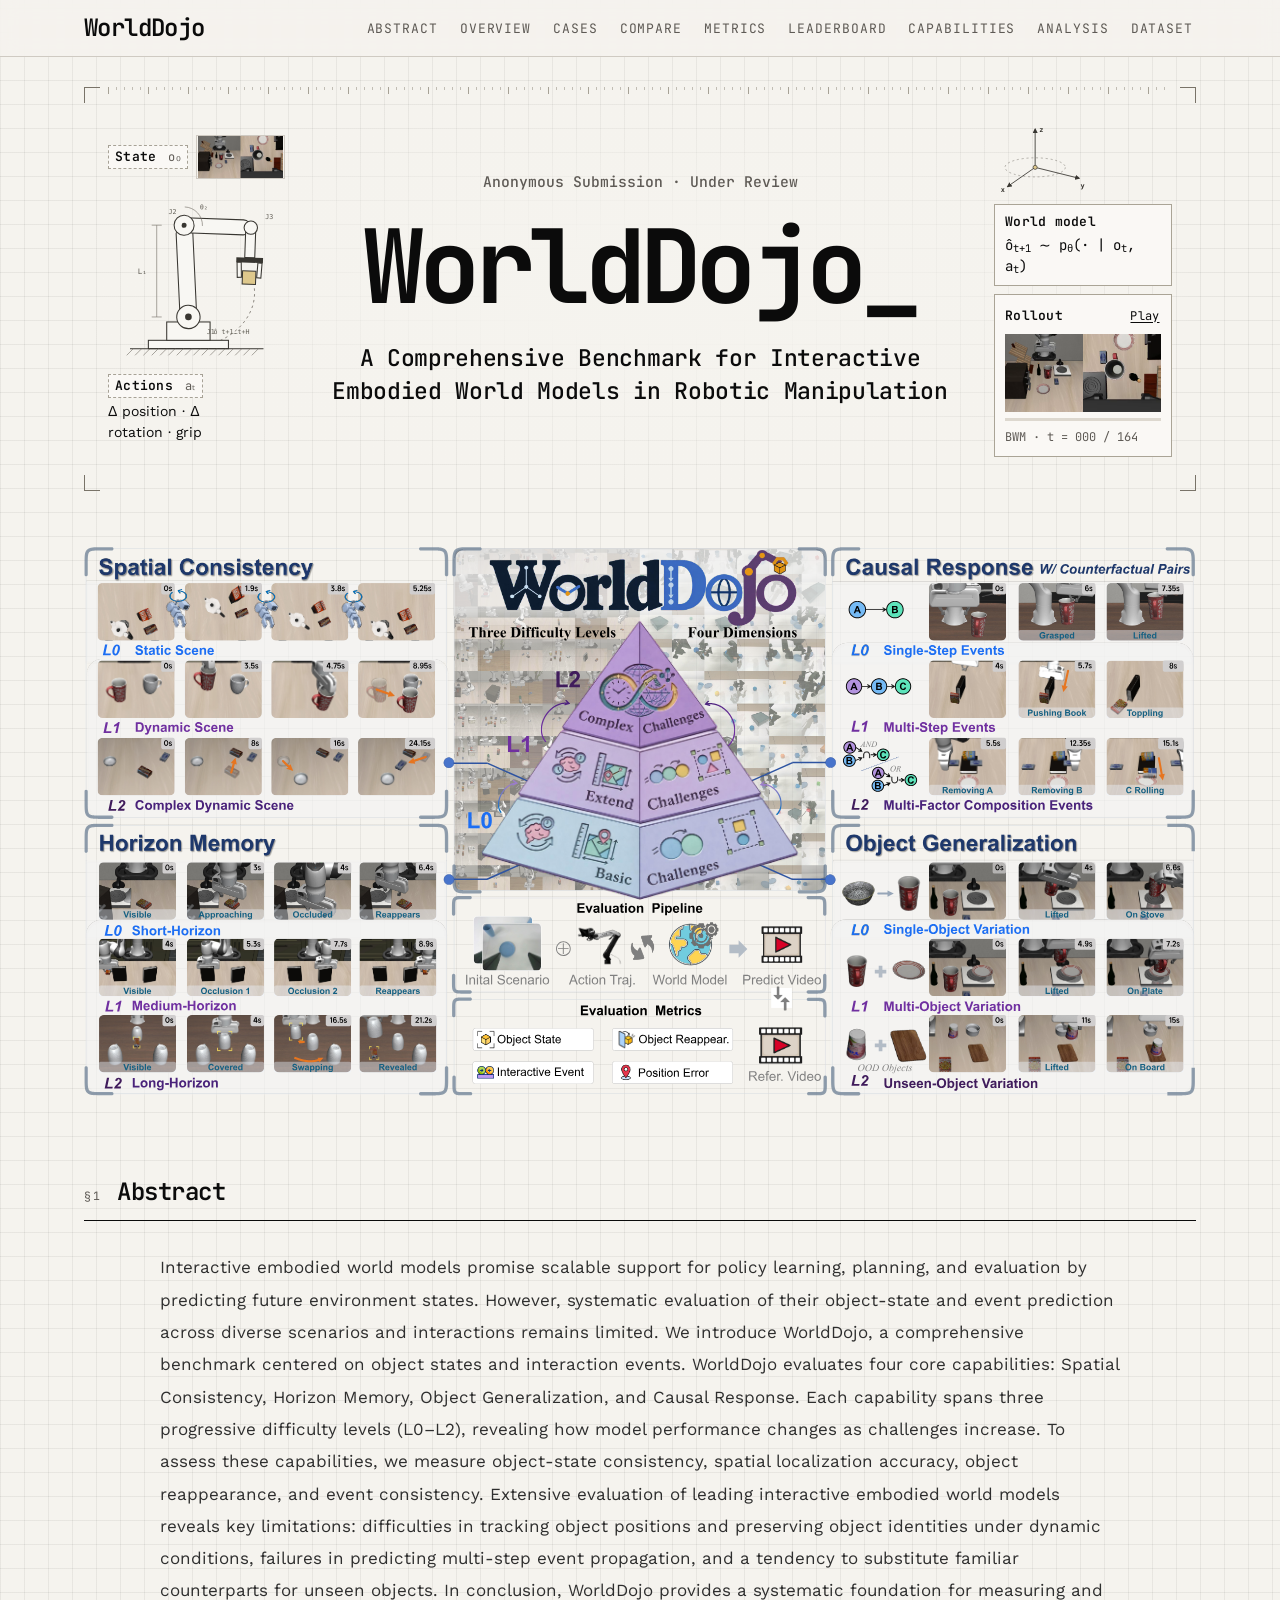
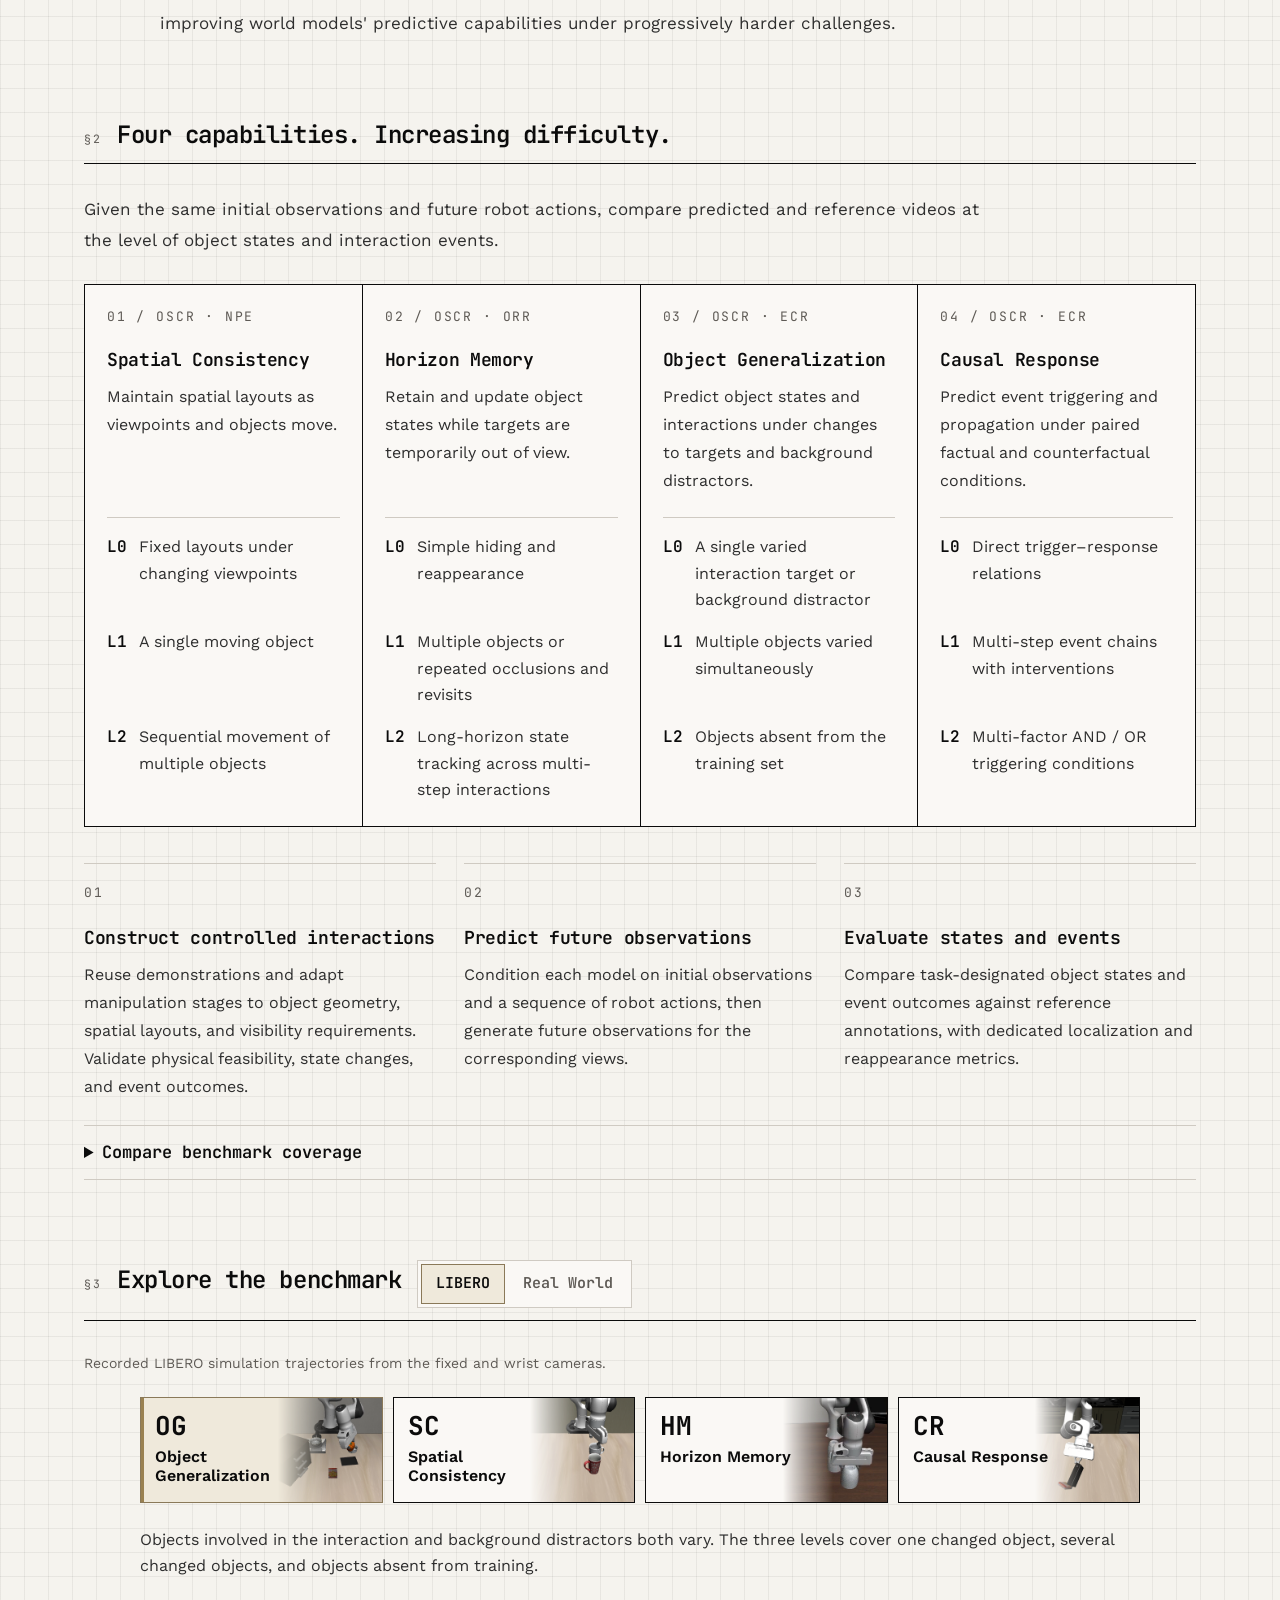
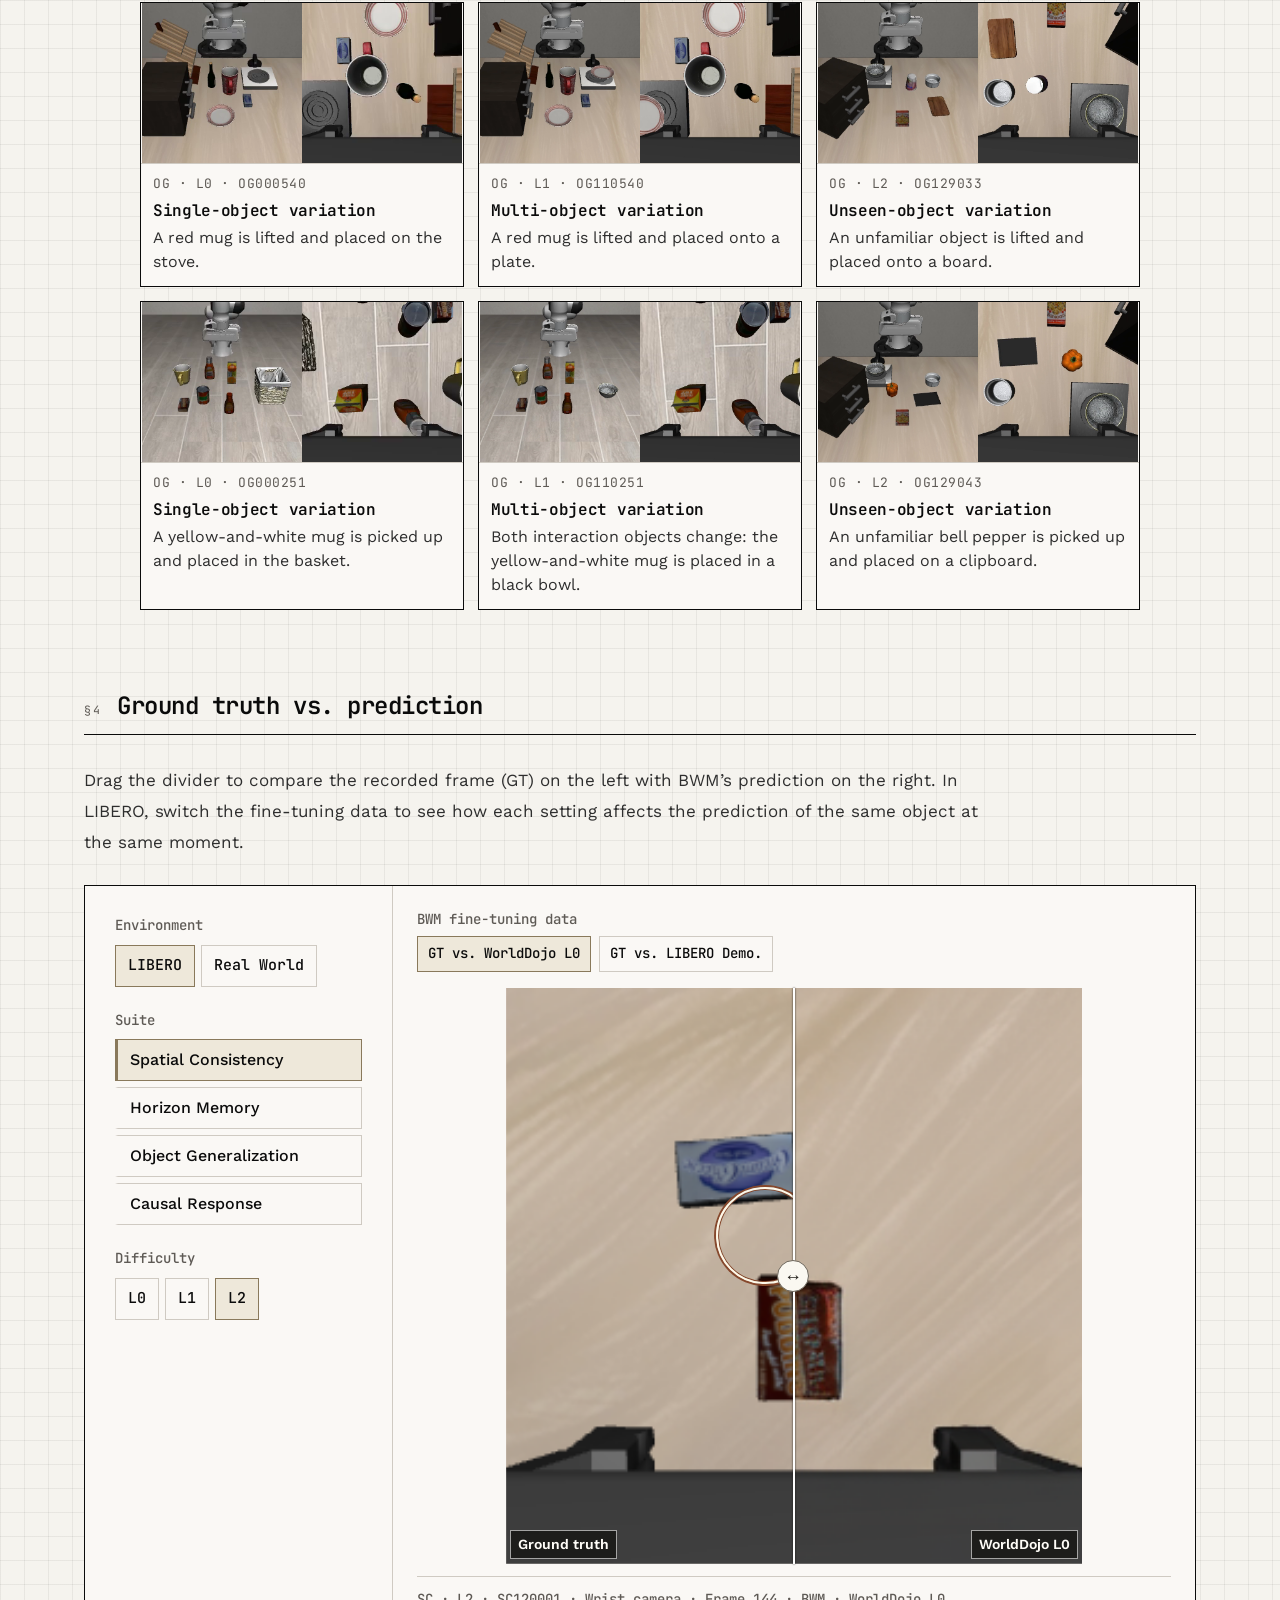
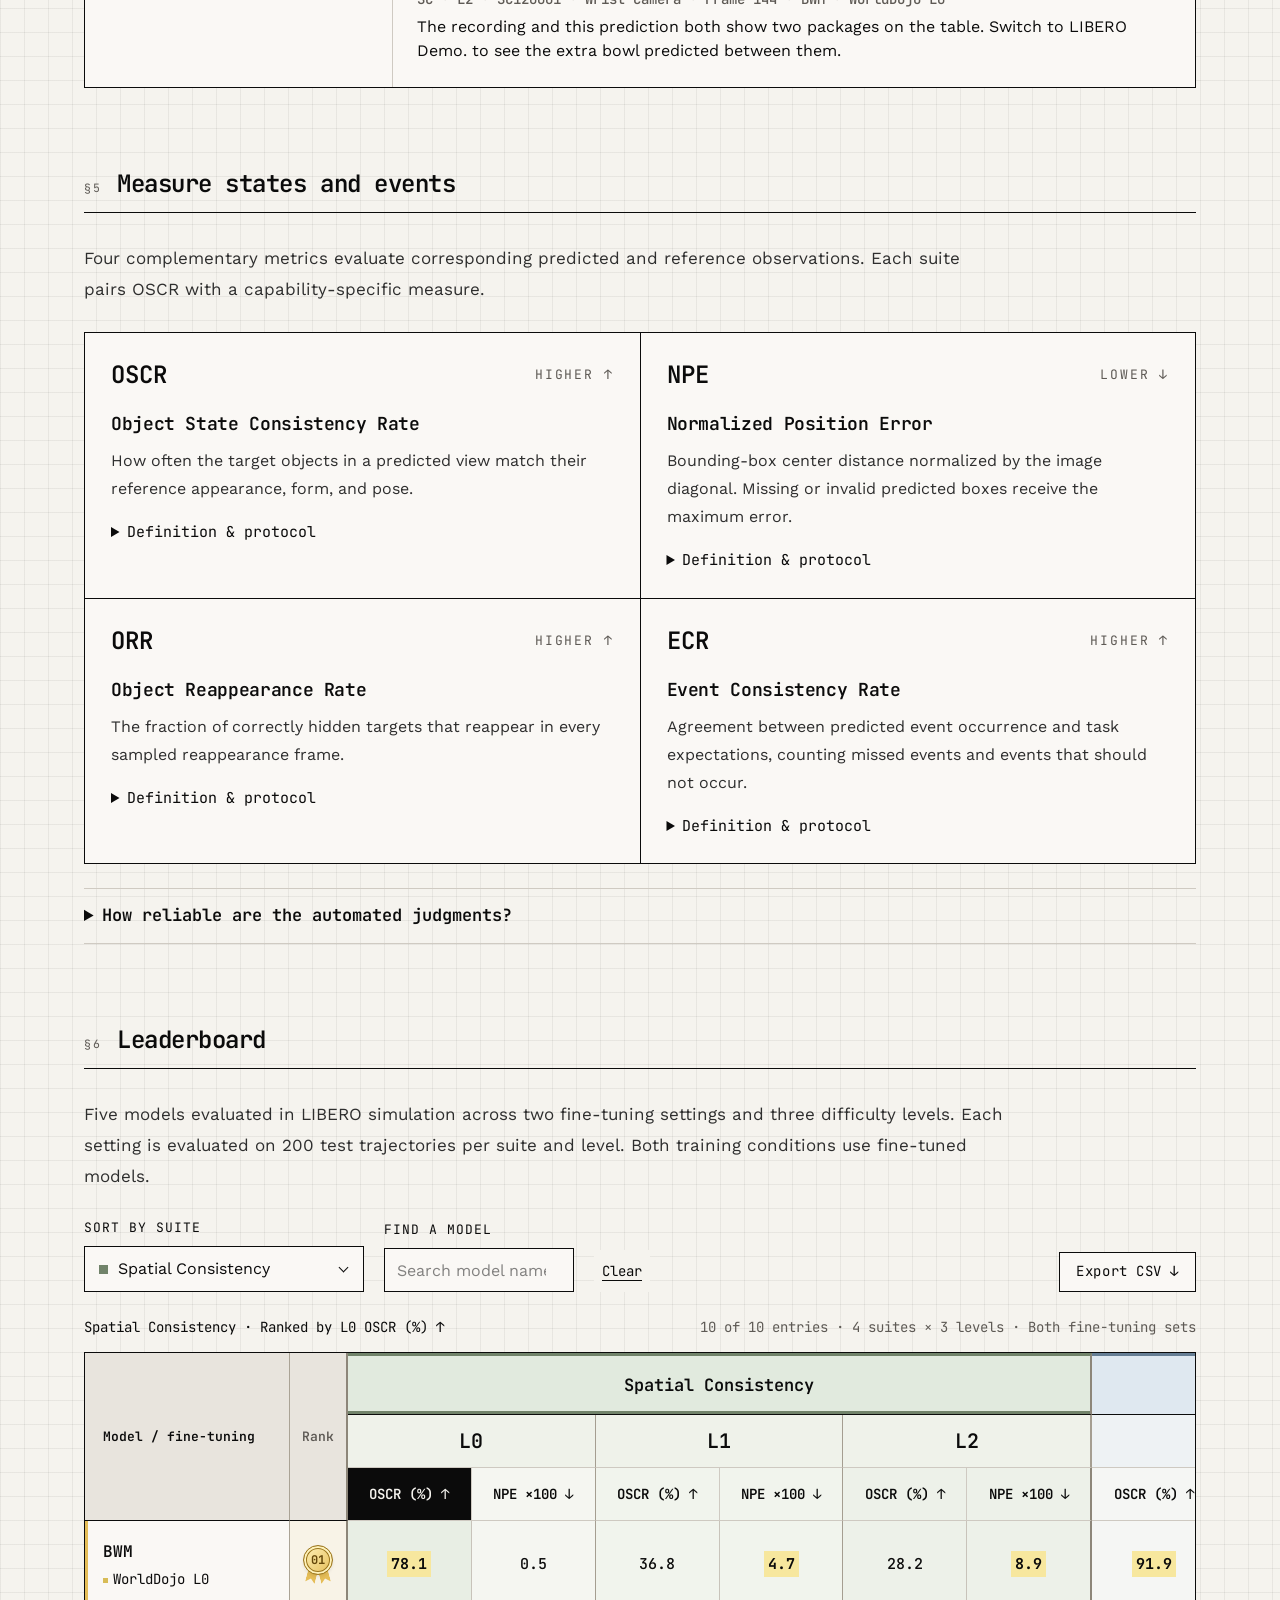
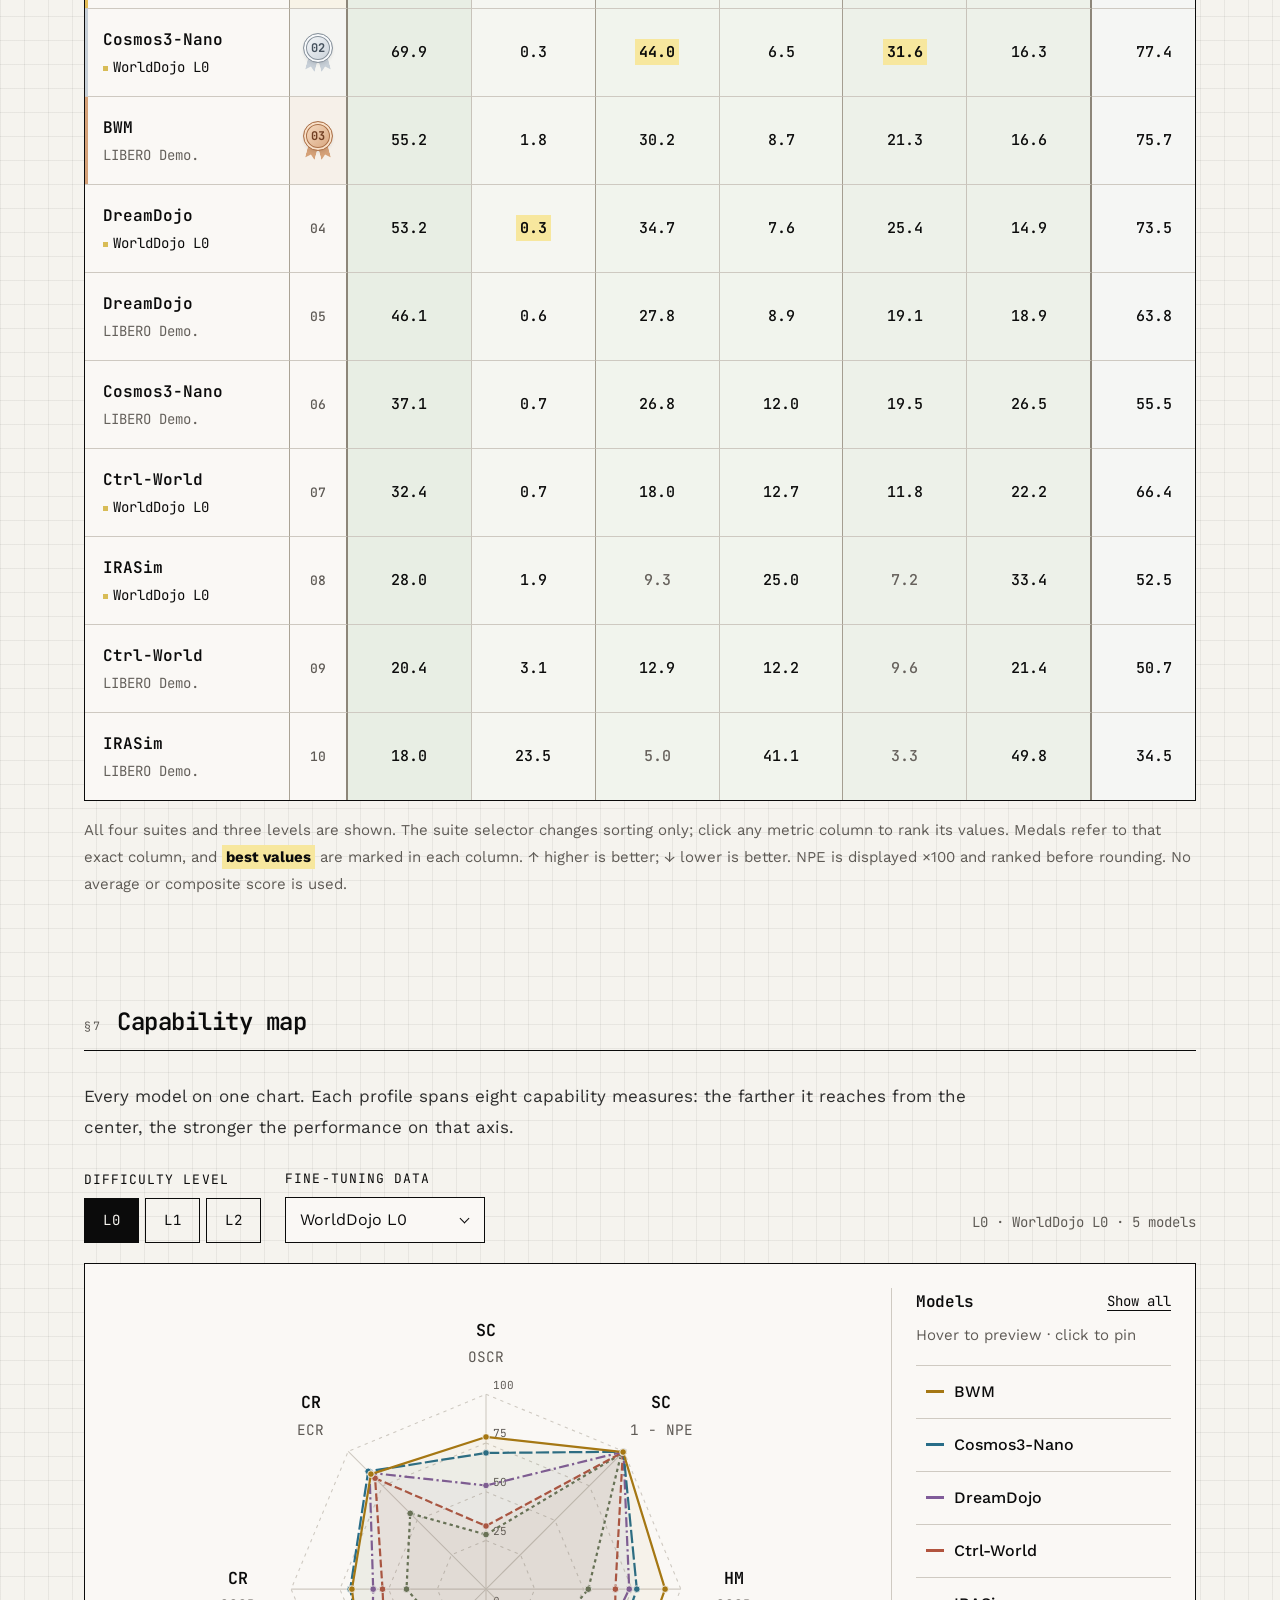
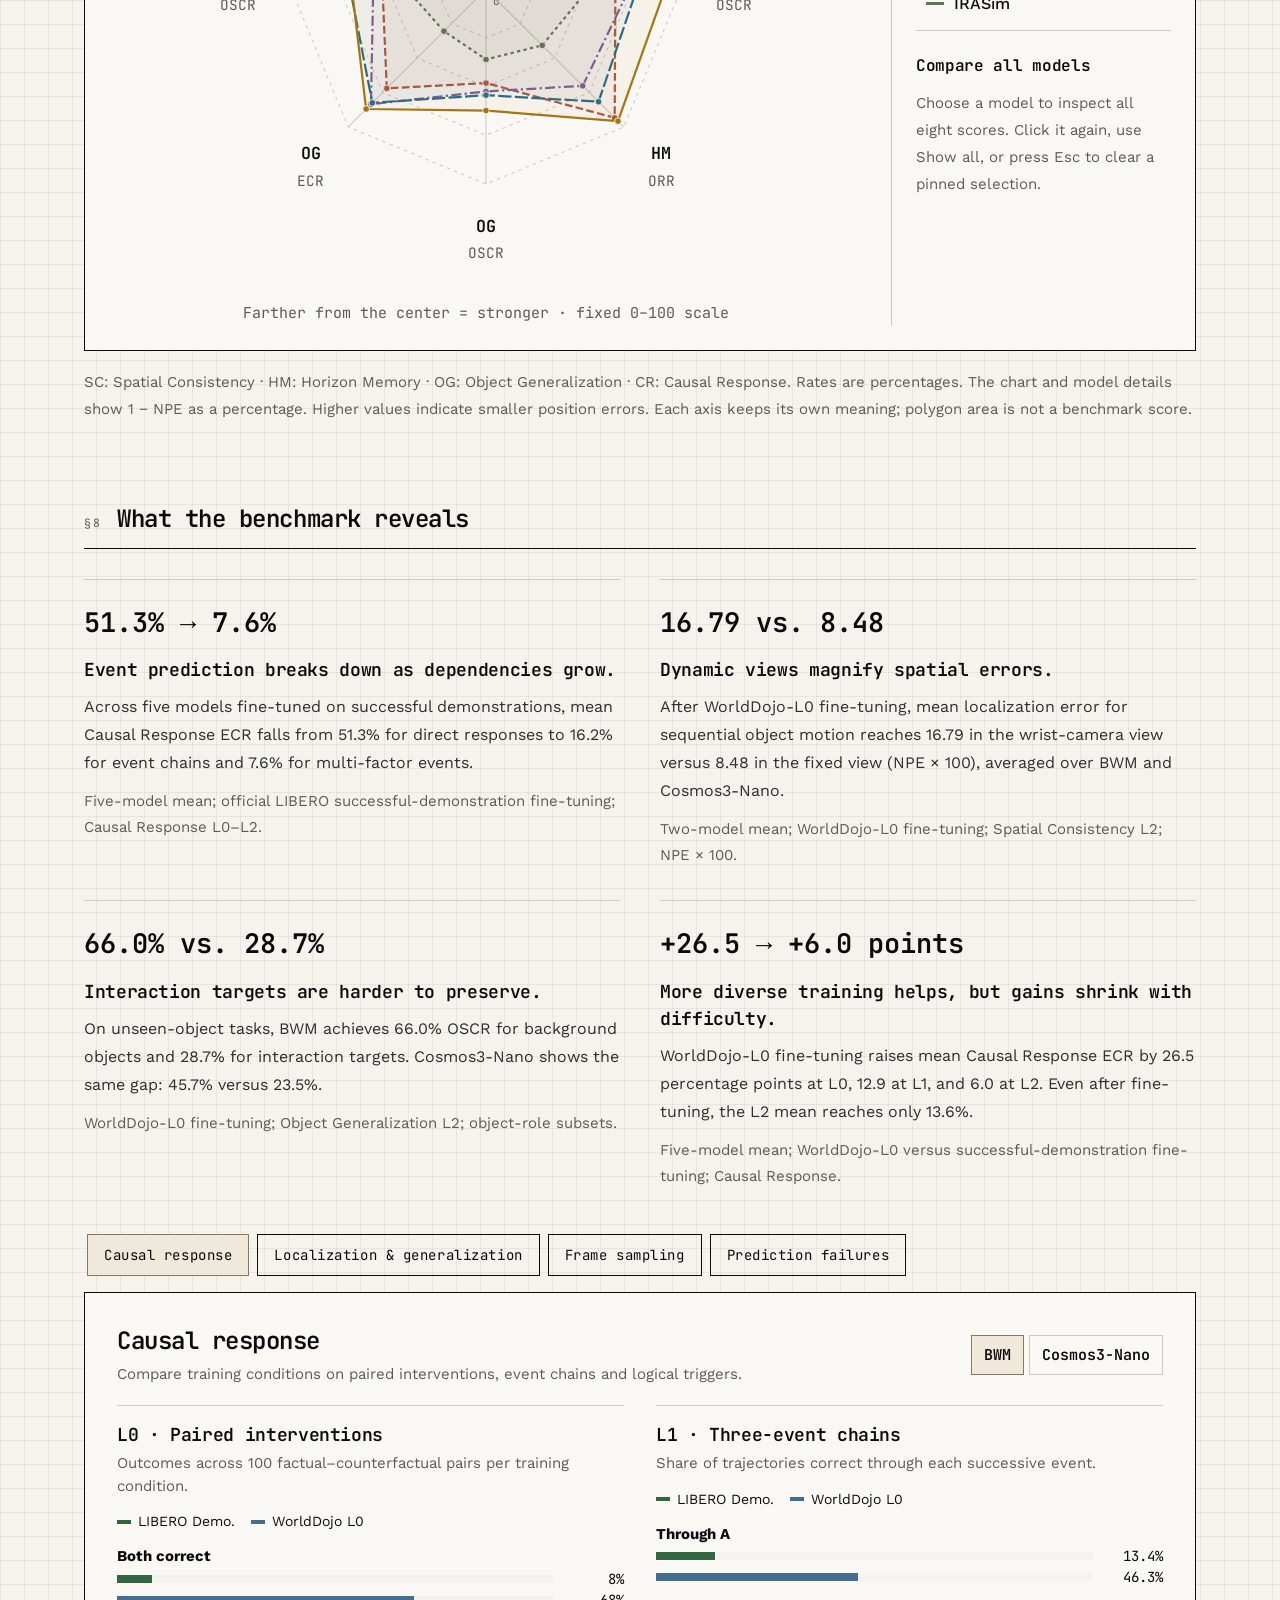
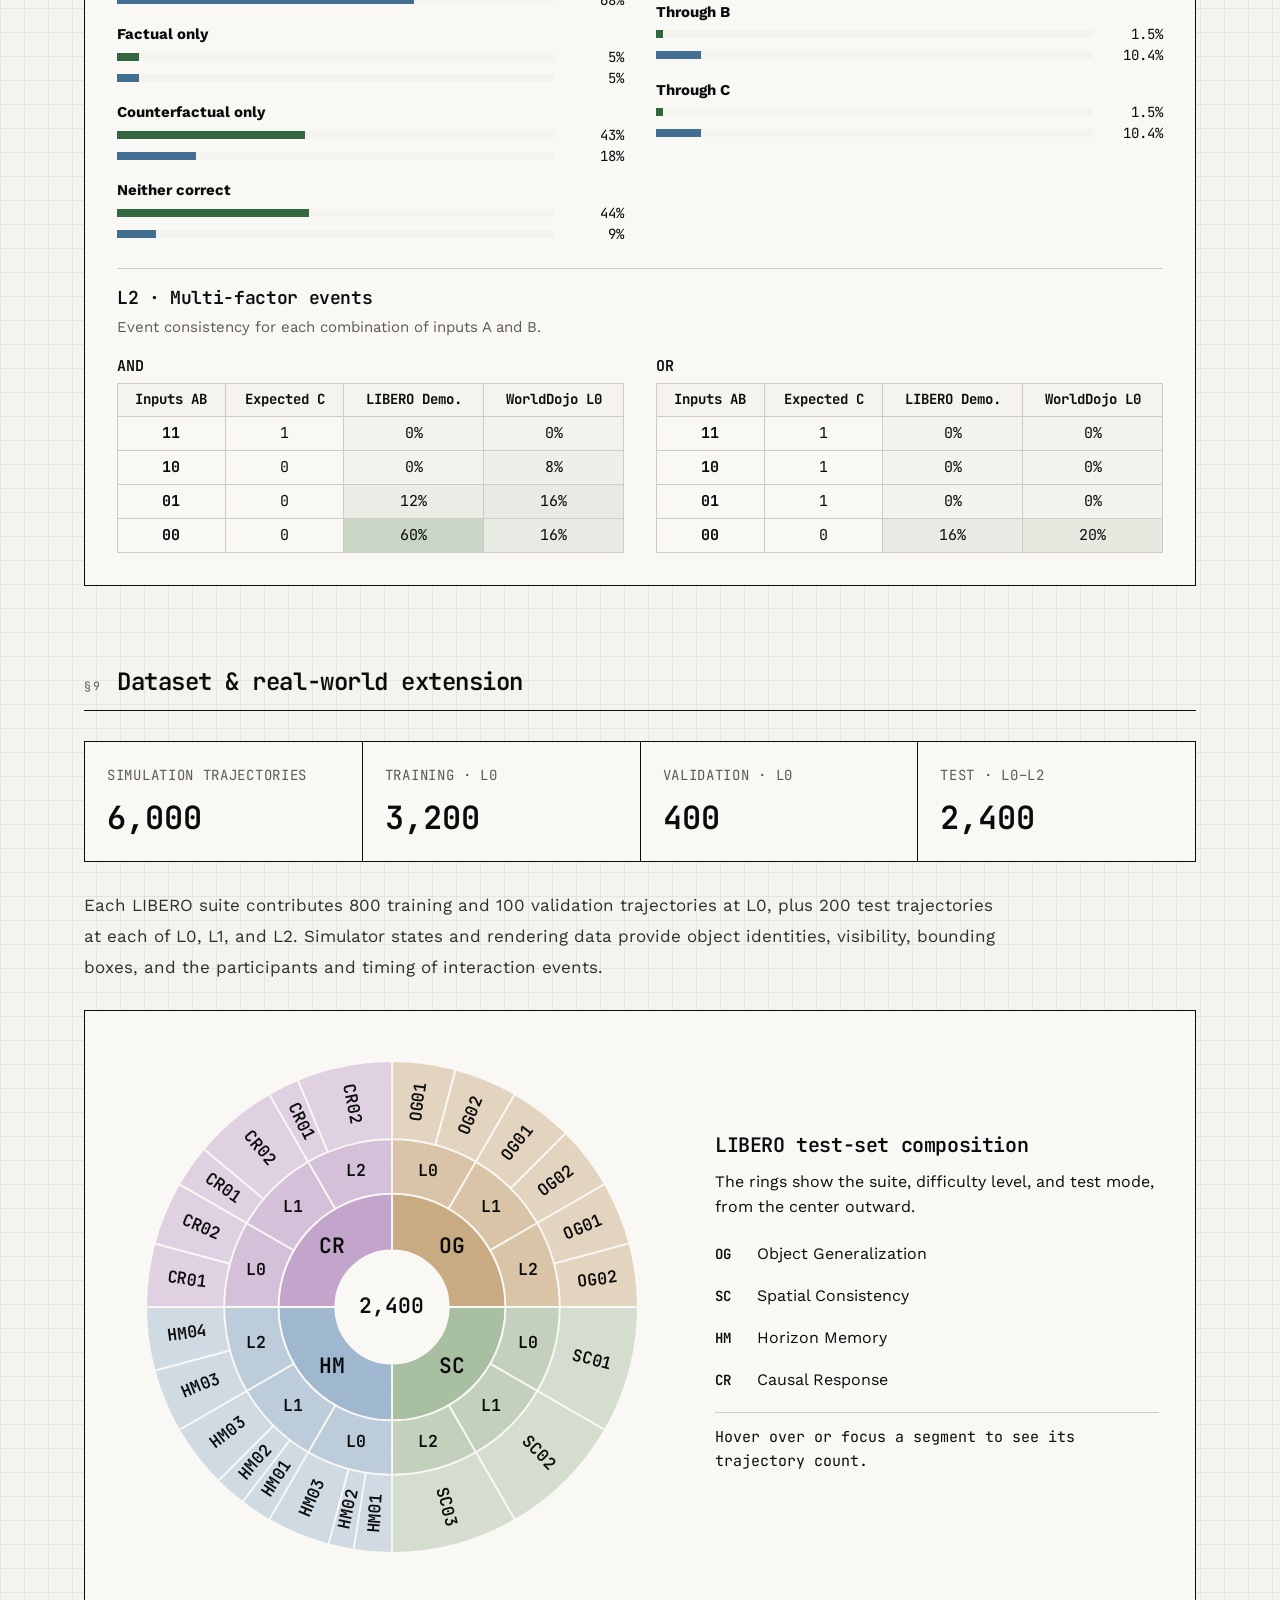
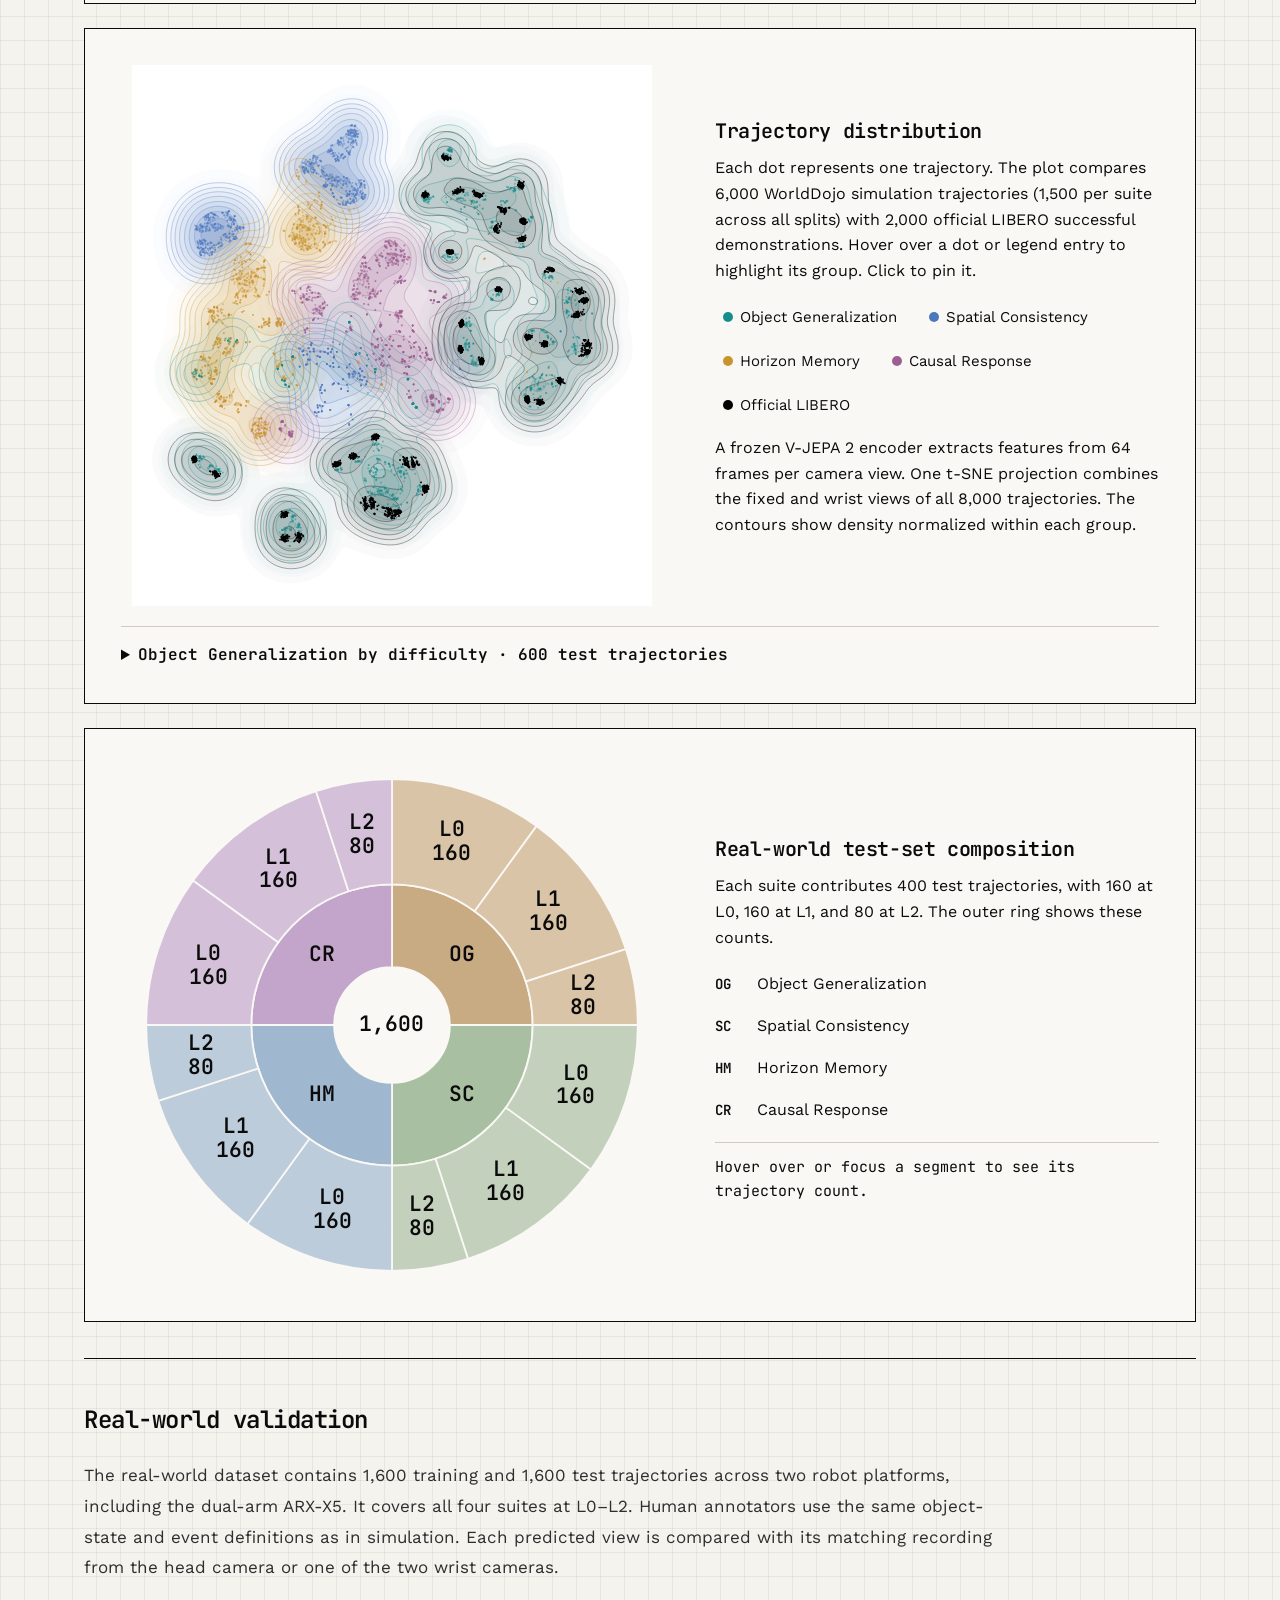
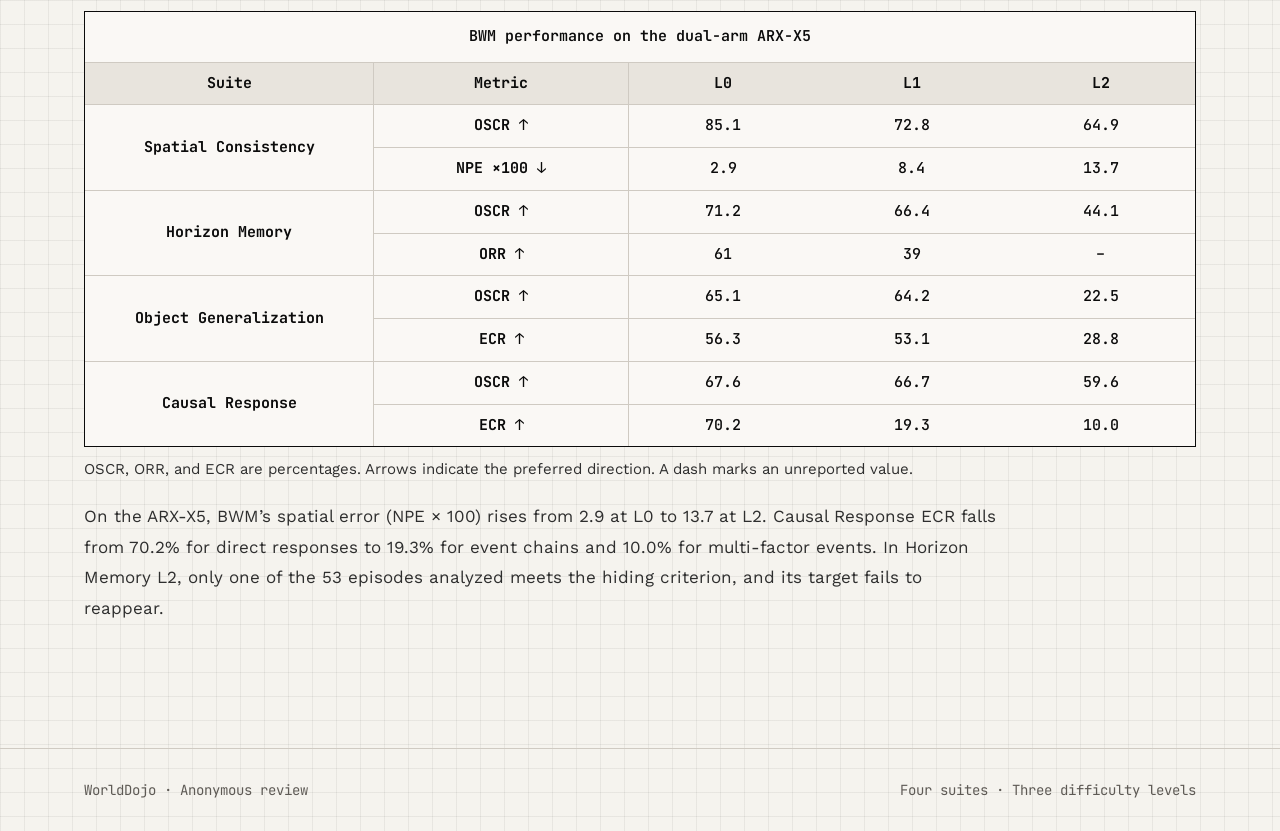
==== commit acef9394: "Remove the release notice from the abstract" ====
--- a/index.html
+++ b/index.html
@@ -56,7 +56,7 @@
     <progress max="164" value="0" aria-label="Rollout frame"></progress><span class="title-telemetry">BWM · t = <output>000</output> / 164</span>
   </div>
 </div>
-</section><section class="mx-auto max-w-6xl px-5 pt-14"><figure class="paper-figure"><img alt="Four complementary capabilities, three difficulty levels, and a shared evaluation pipeline for object states and interaction events." height="1206" loading="eager" src="worlddojo/paper-figures/figure-01-overview.svg?v=4296c5f3d4" width="2440"/></figure></section><section class="mx-auto max-w-6xl px-5 pt-20" id="abstract"><div class="section-heading"><span class="eyebrow">§1</span><h2>Abstract</h2></div><p class="abstract-copy">Interactive embodied world models promise scalable support for policy learning, planning, and evaluation by predicting future environment states. However, systematic evaluation of their object-state and event prediction across diverse scenarios and interactions remains limited. We introduce WorldDojo, a comprehensive benchmark centered on object states and interaction events. WorldDojo evaluates four core capabilities: Spatial Consistency, Horizon Memory, Object Generalization, and Causal Response. Each capability spans three progressive difficulty levels (L0–L2), revealing how model performance changes as challenges increase. To assess these capabilities, we measure object-state consistency, spatial localization accuracy, object reappearance, and event consistency. Extensive evaluation of leading interactive embodied world models reveals key limitations: difficulties in tracking object positions and preserving object identities under dynamic conditions, failures in predicting multi-step event propagation, and a tendency to substitute familiar counterparts for unseen objects. In conclusion, WorldDojo provides a systematic foundation for measuring and improving world models&#x27; predictive capabilities under progressively harder challenges. The benchmark, datasets and code will be released on the <a class="text-link" href="https://k7hf.github.io/">project website</a>.</p></section><section class="mx-auto max-w-6xl px-5 pt-20" id="overview"><div class="section-heading"><span class="eyebrow">§2</span><h2>Four capabilities. Increasing difficulty.</h2></div><p class="section-intro">Given the same initial observations and future robot actions, compare predicted and reference videos at the level of object states and interaction events.</p><ol class="suite-grid suite-details"><li><span class="eyebrow">01 / OSCR · NPE</span><h3>Spatial Consistency</h3><p>Maintain spatial layouts as viewpoints and objects move.</p><dl class="suite-levels"><div><dt>L0</dt><dd>Fixed layouts under changing viewpoints</dd></div><div><dt>L1</dt><dd>A single moving object</dd></div><div><dt>L2</dt><dd>Sequential movement of multiple objects</dd></div></dl></li><li><span class="eyebrow">02 / OSCR · ORR</span><h3>Horizon Memory</h3><p>Retain and update object states while targets are temporarily out of view.</p><dl class="suite-levels"><div><dt>L0</dt><dd>Simple hiding and reappearance</dd></div><div><dt>L1</dt><dd>Multiple objects or repeated occlusions and revisits</dd></div><div><dt>L2</dt><dd>Long-horizon state tracking across multi-step interactions</dd></div></dl></li><li><span class="eyebrow">03 / OSCR · ECR</span><h3>Object Generalization</h3><p>Predict object states and interactions under changes to targets and background distractors.</p><dl class="suite-levels"><div><dt>L0</dt><dd>A single varied interaction target or background distractor</dd></div><div><dt>L1</dt><dd>Multiple objects varied simultaneously</dd></div><div><dt>L2</dt><dd>Objects absent from the training set</dd></div></dl></li><li><span class="eyebrow">04 / OSCR · ECR</span><h3>Causal Response</h3><p>Predict event triggering and propagation under paired factual and counterfactual conditions.</p><dl class="suite-levels"><div><dt>L0</dt><dd>Direct trigger–response relations</dd></div><div><dt>L1</dt><dd>Multi-step event chains with interventions</dd></div><div><dt>L2</dt><dd>Multi-factor AND / OR triggering conditions</dd></div></dl></li></ol><ol class="method-steps"><li><span class="eyebrow">01</span><h3>Construct controlled interactions</h3><p>Reuse demonstrations and adapt manipulation stages to object geometry, spatial layouts, and visibility requirements. Validate physical feasibility, state changes, and event outcomes.</p></li><li><span class="eyebrow">02</span><h3>Predict future observations</h3><p>Condition each model on initial observations and a sequence of robot actions, then generate future observations for the corresponding views.</p></li><li><span class="eyebrow">03</span><h3>Evaluate states and events</h3><p>Compare task-designated object states and event outcomes against reference annotations, with dedicated localization and reappearance metrics.</p></li></ol><details class="judge-reliability" id="benchmark-coverage">
+</section><section class="mx-auto max-w-6xl px-5 pt-14"><figure class="paper-figure"><img alt="Four complementary capabilities, three difficulty levels, and a shared evaluation pipeline for object states and interaction events." height="1206" loading="eager" src="worlddojo/paper-figures/figure-01-overview.svg?v=4296c5f3d4" width="2440"/></figure></section><section class="mx-auto max-w-6xl px-5 pt-20" id="abstract"><div class="section-heading"><span class="eyebrow">§1</span><h2>Abstract</h2></div><p class="abstract-copy">Interactive embodied world models promise scalable support for policy learning, planning, and evaluation by predicting future environment states. However, systematic evaluation of their object-state and event prediction across diverse scenarios and interactions remains limited. We introduce WorldDojo, a comprehensive benchmark centered on object states and interaction events. WorldDojo evaluates four core capabilities: Spatial Consistency, Horizon Memory, Object Generalization, and Causal Response. Each capability spans three progressive difficulty levels (L0–L2), revealing how model performance changes as challenges increase. To assess these capabilities, we measure object-state consistency, spatial localization accuracy, object reappearance, and event consistency. Extensive evaluation of leading interactive embodied world models reveals key limitations: difficulties in tracking object positions and preserving object identities under dynamic conditions, failures in predicting multi-step event propagation, and a tendency to substitute familiar counterparts for unseen objects. In conclusion, WorldDojo provides a systematic foundation for measuring and improving world models&#x27; predictive capabilities under progressively harder challenges.</p></section><section class="mx-auto max-w-6xl px-5 pt-20" id="overview"><div class="section-heading"><span class="eyebrow">§2</span><h2>Four capabilities. Increasing difficulty.</h2></div><p class="section-intro">Given the same initial observations and future robot actions, compare predicted and reference videos at the level of object states and interaction events.</p><ol class="suite-grid suite-details"><li><span class="eyebrow">01 / OSCR · NPE</span><h3>Spatial Consistency</h3><p>Maintain spatial layouts as viewpoints and objects move.</p><dl class="suite-levels"><div><dt>L0</dt><dd>Fixed layouts under changing viewpoints</dd></div><div><dt>L1</dt><dd>A single moving object</dd></div><div><dt>L2</dt><dd>Sequential movement of multiple objects</dd></div></dl></li><li><span class="eyebrow">02 / OSCR · ORR</span><h3>Horizon Memory</h3><p>Retain and update object states while targets are temporarily out of view.</p><dl class="suite-levels"><div><dt>L0</dt><dd>Simple hiding and reappearance</dd></div><div><dt>L1</dt><dd>Multiple objects or repeated occlusions and revisits</dd></div><div><dt>L2</dt><dd>Long-horizon state tracking across multi-step interactions</dd></div></dl></li><li><span class="eyebrow">03 / OSCR · ECR</span><h3>Object Generalization</h3><p>Predict object states and interactions under changes to targets and background distractors.</p><dl class="suite-levels"><div><dt>L0</dt><dd>A single varied interaction target or background distractor</dd></div><div><dt>L1</dt><dd>Multiple objects varied simultaneously</dd></div><div><dt>L2</dt><dd>Objects absent from the training set</dd></div></dl></li><li><span class="eyebrow">04 / OSCR · ECR</span><h3>Causal Response</h3><p>Predict event triggering and propagation under paired factual and counterfactual conditions.</p><dl class="suite-levels"><div><dt>L0</dt><dd>Direct trigger–response relations</dd></div><div><dt>L1</dt><dd>Multi-step event chains with interventions</dd></div><div><dt>L2</dt><dd>Multi-factor AND / OR triggering conditions</dd></div></dl></li></ol><ol class="method-steps"><li><span class="eyebrow">01</span><h3>Construct controlled interactions</h3><p>Reuse demonstrations and adapt manipulation stages to object geometry, spatial layouts, and visibility requirements. Validate physical feasibility, state changes, and event outcomes.</p></li><li><span class="eyebrow">02</span><h3>Predict future observations</h3><p>Condition each model on initial observations and a sequence of robot actions, then generate future observations for the corresponding views.</p></li><li><span class="eyebrow">03</span><h3>Evaluate states and events</h3><p>Compare task-designated object states and event outcomes against reference annotations, with dedicated localization and reappearance metrics.</p></li></ol><details class="judge-reliability" id="benchmark-coverage">
 <summary>Compare benchmark coverage</summary>
 <p>The paper compares ten benchmarks. For each capability, “Task” means the benchmark defines tasks for it, “Evaluation” means it measures it, and “Both” means it does both. Test sizes use the units reported for each benchmark. WorldDojo’s 2,400 episodes here are its simulation test set.</p>
 <div class="judge-scroll" role="region" tabindex="0" aria-label="Benchmark coverage comparison"><table><thead>
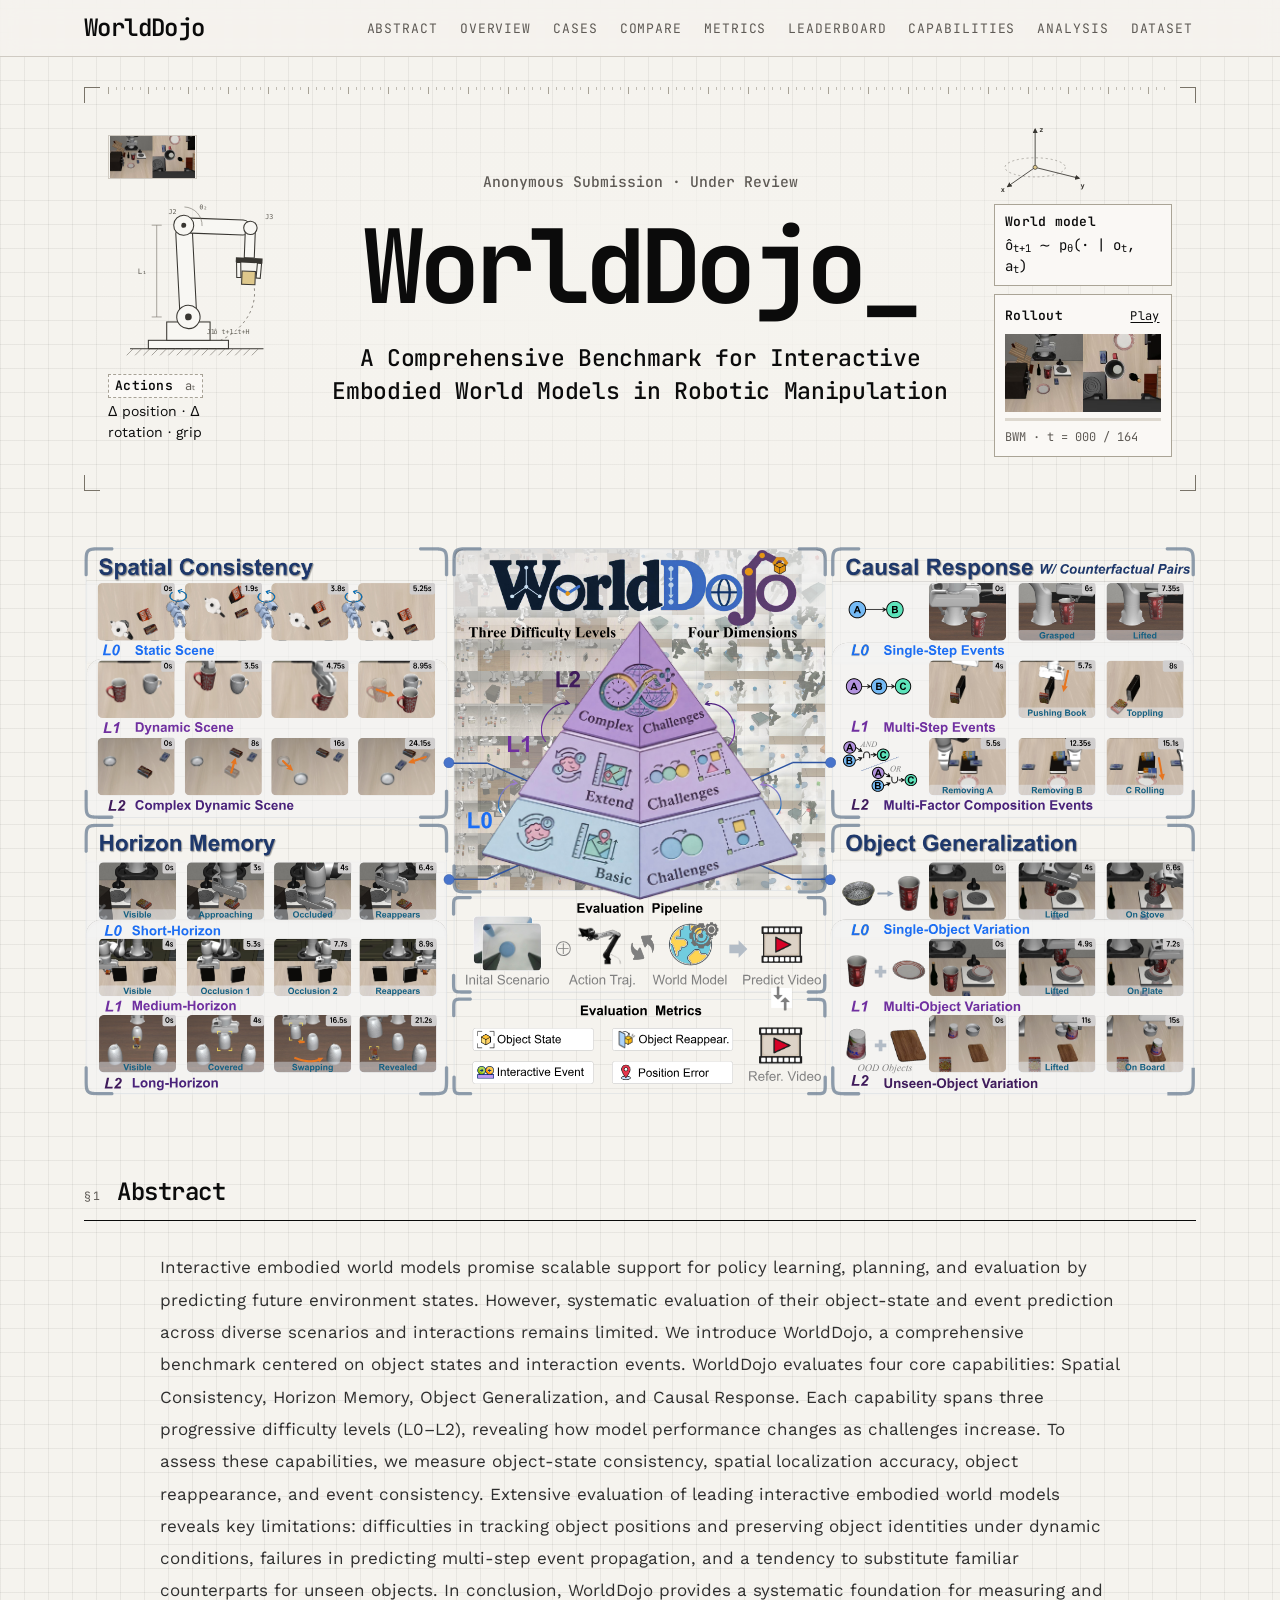
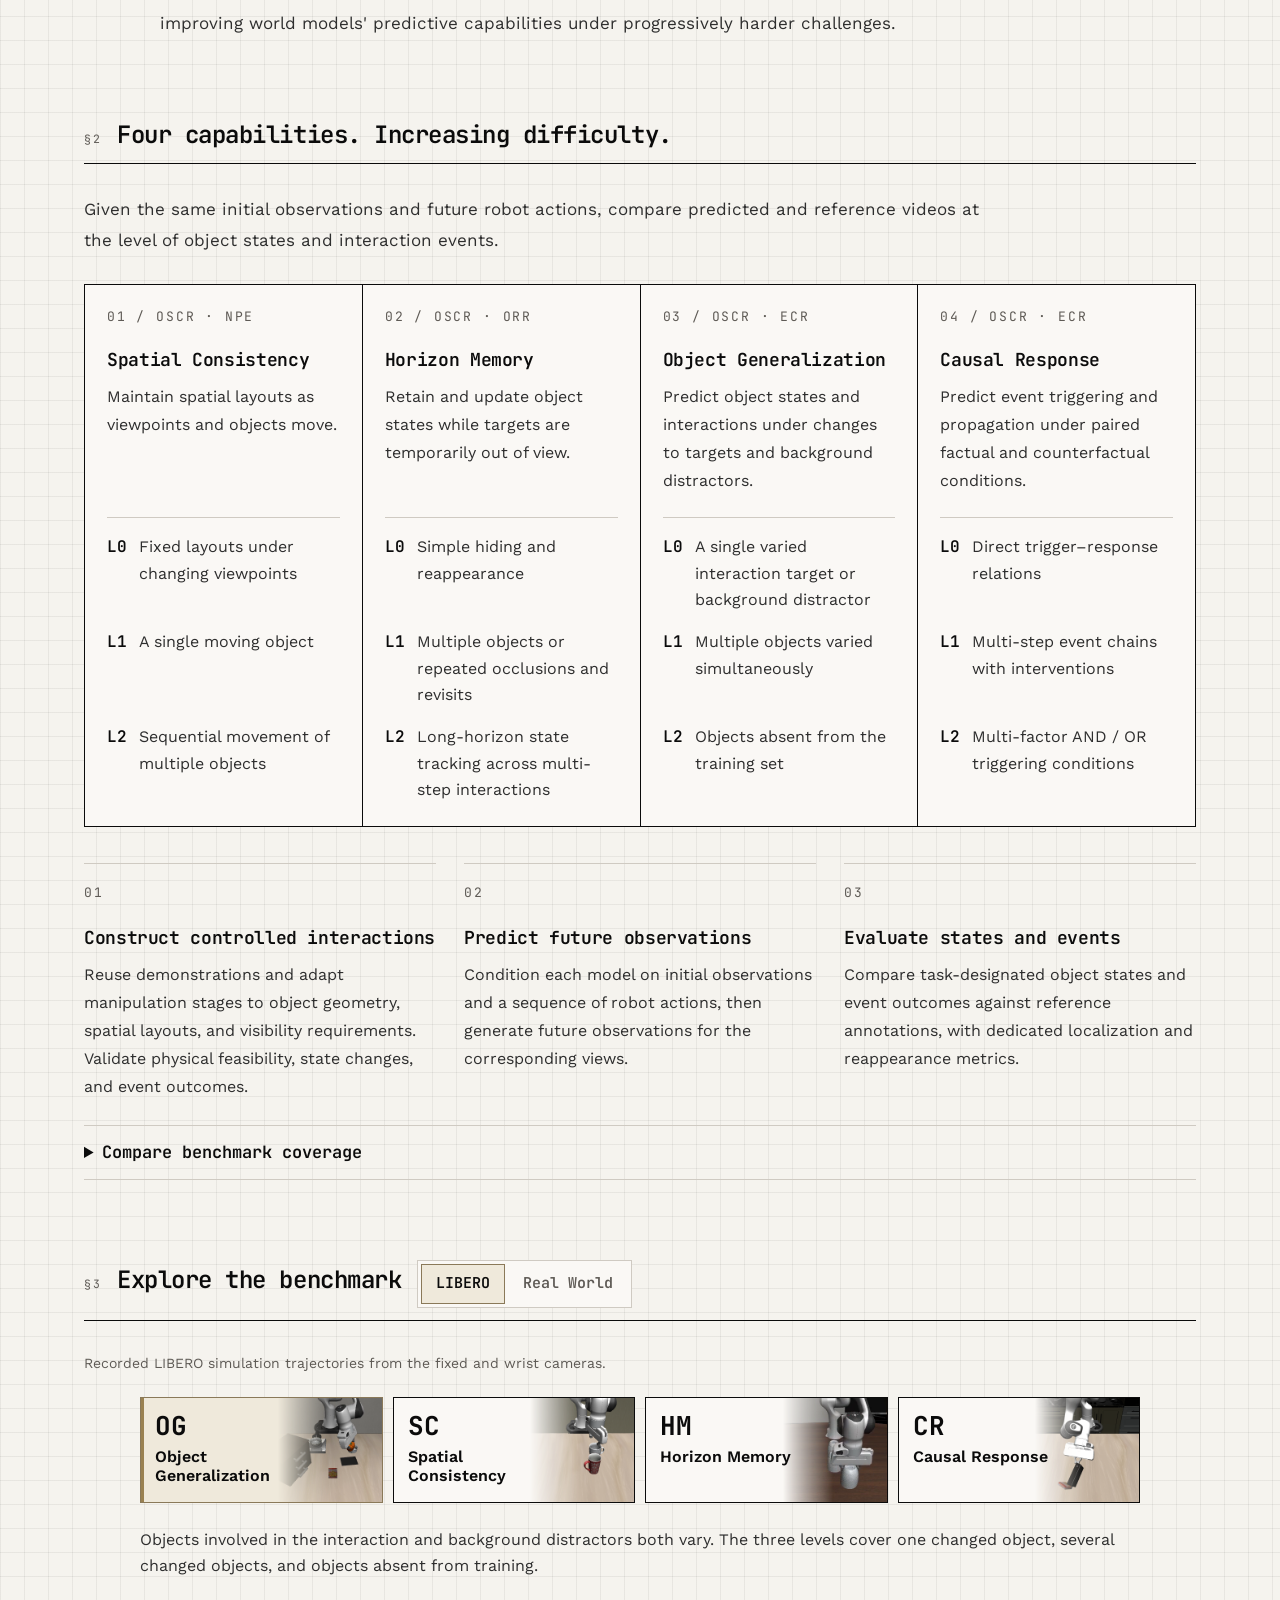
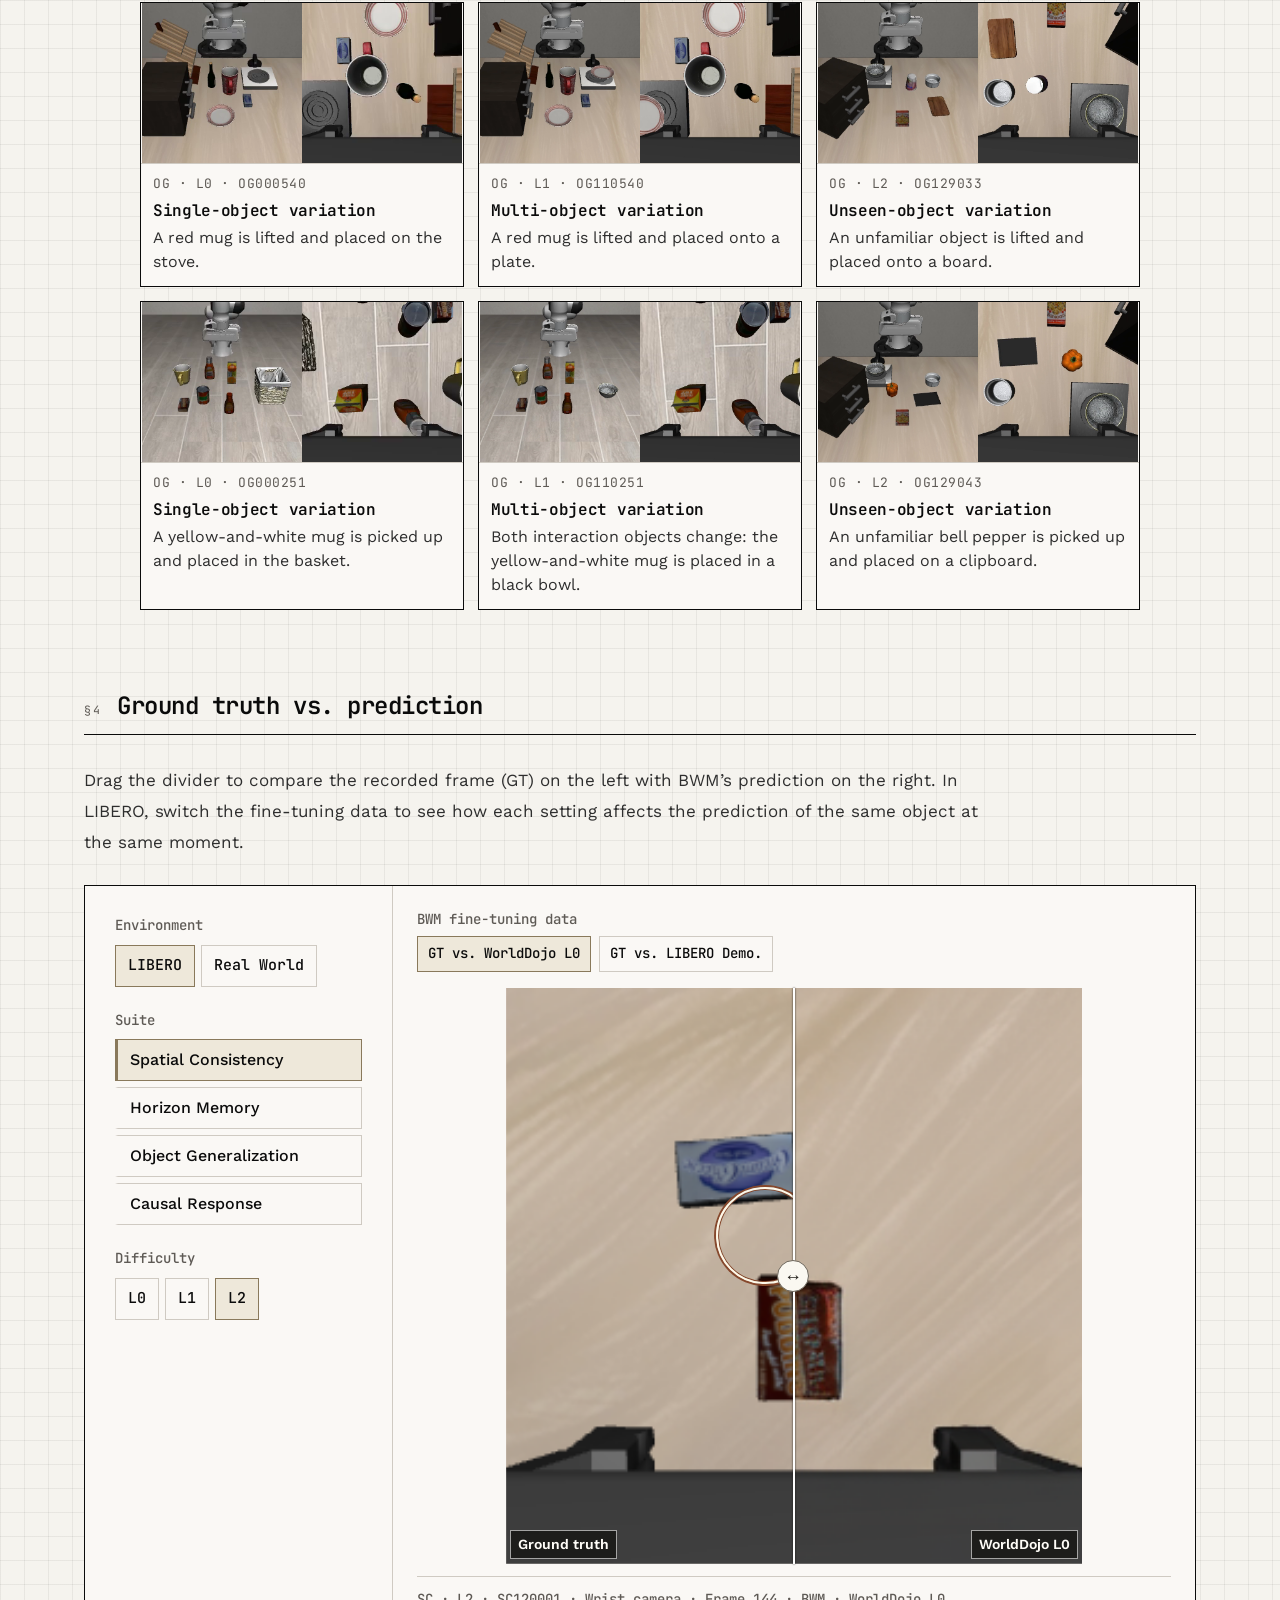
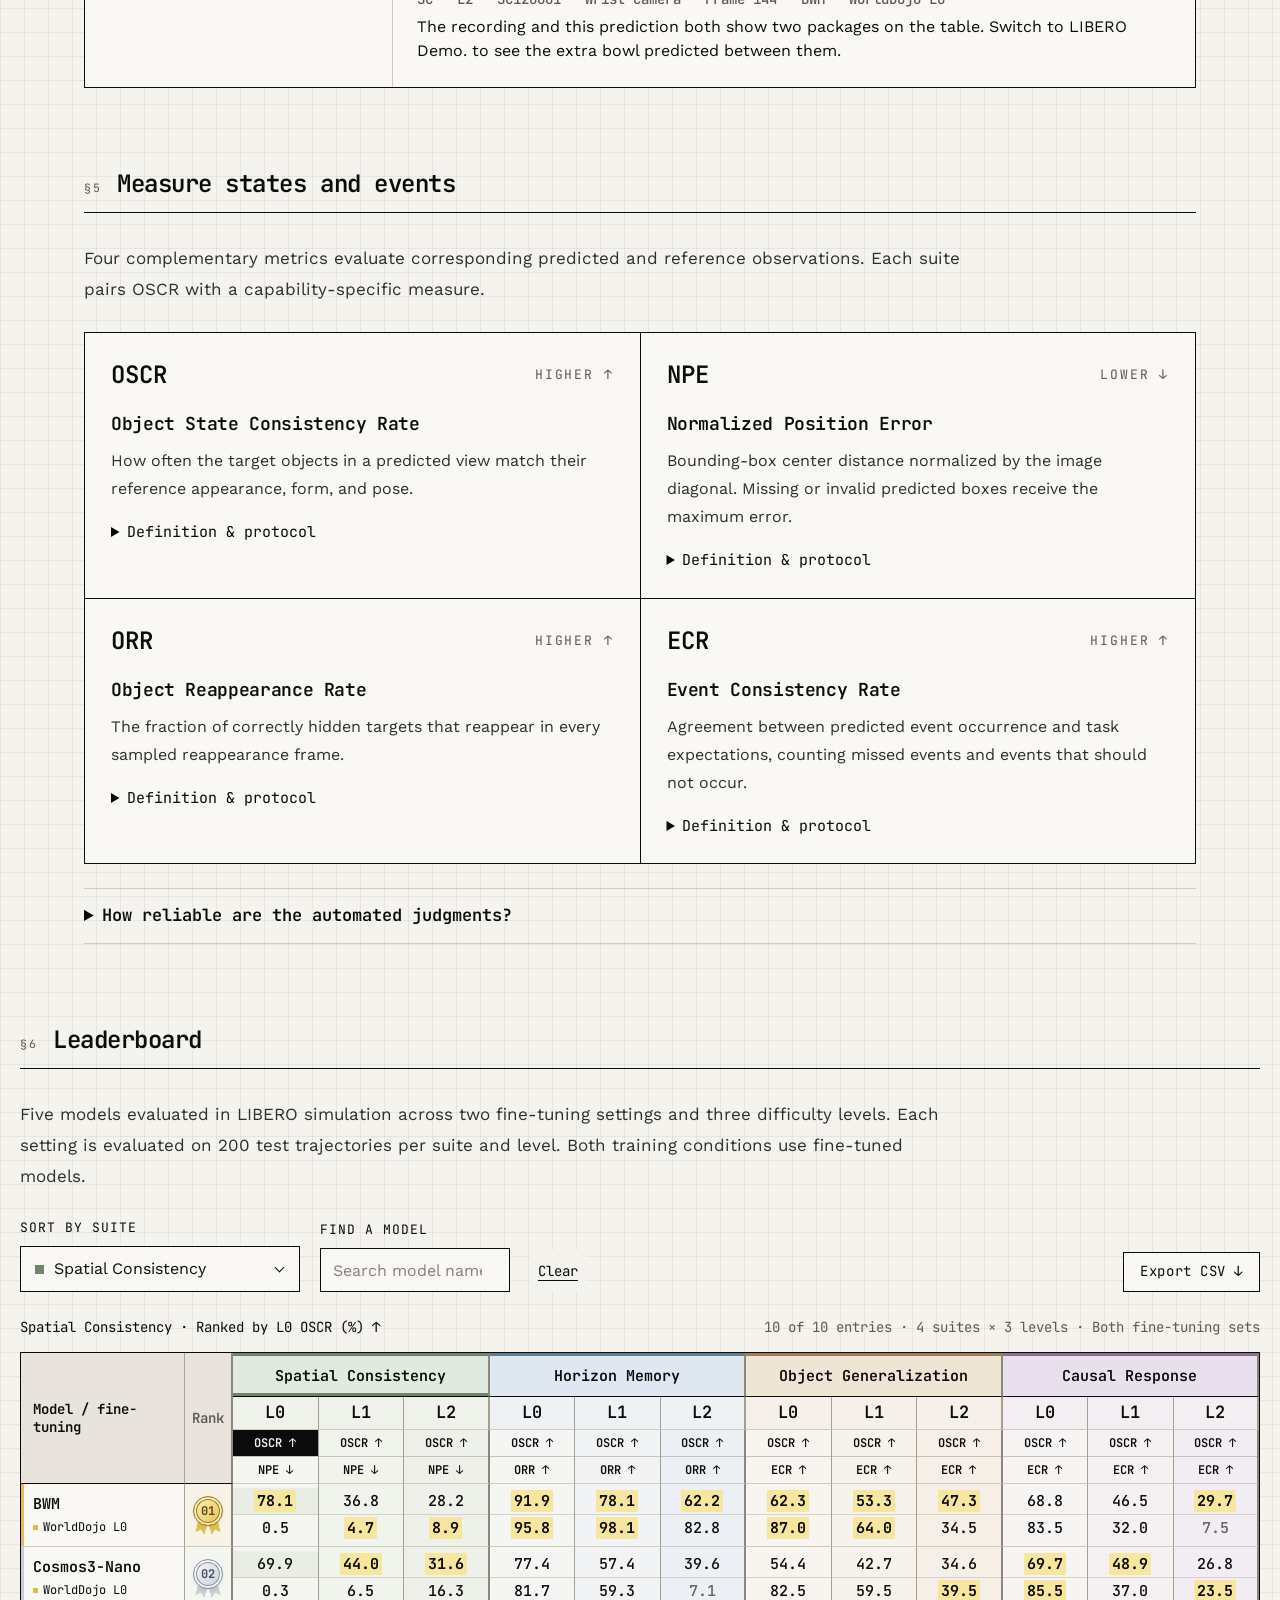
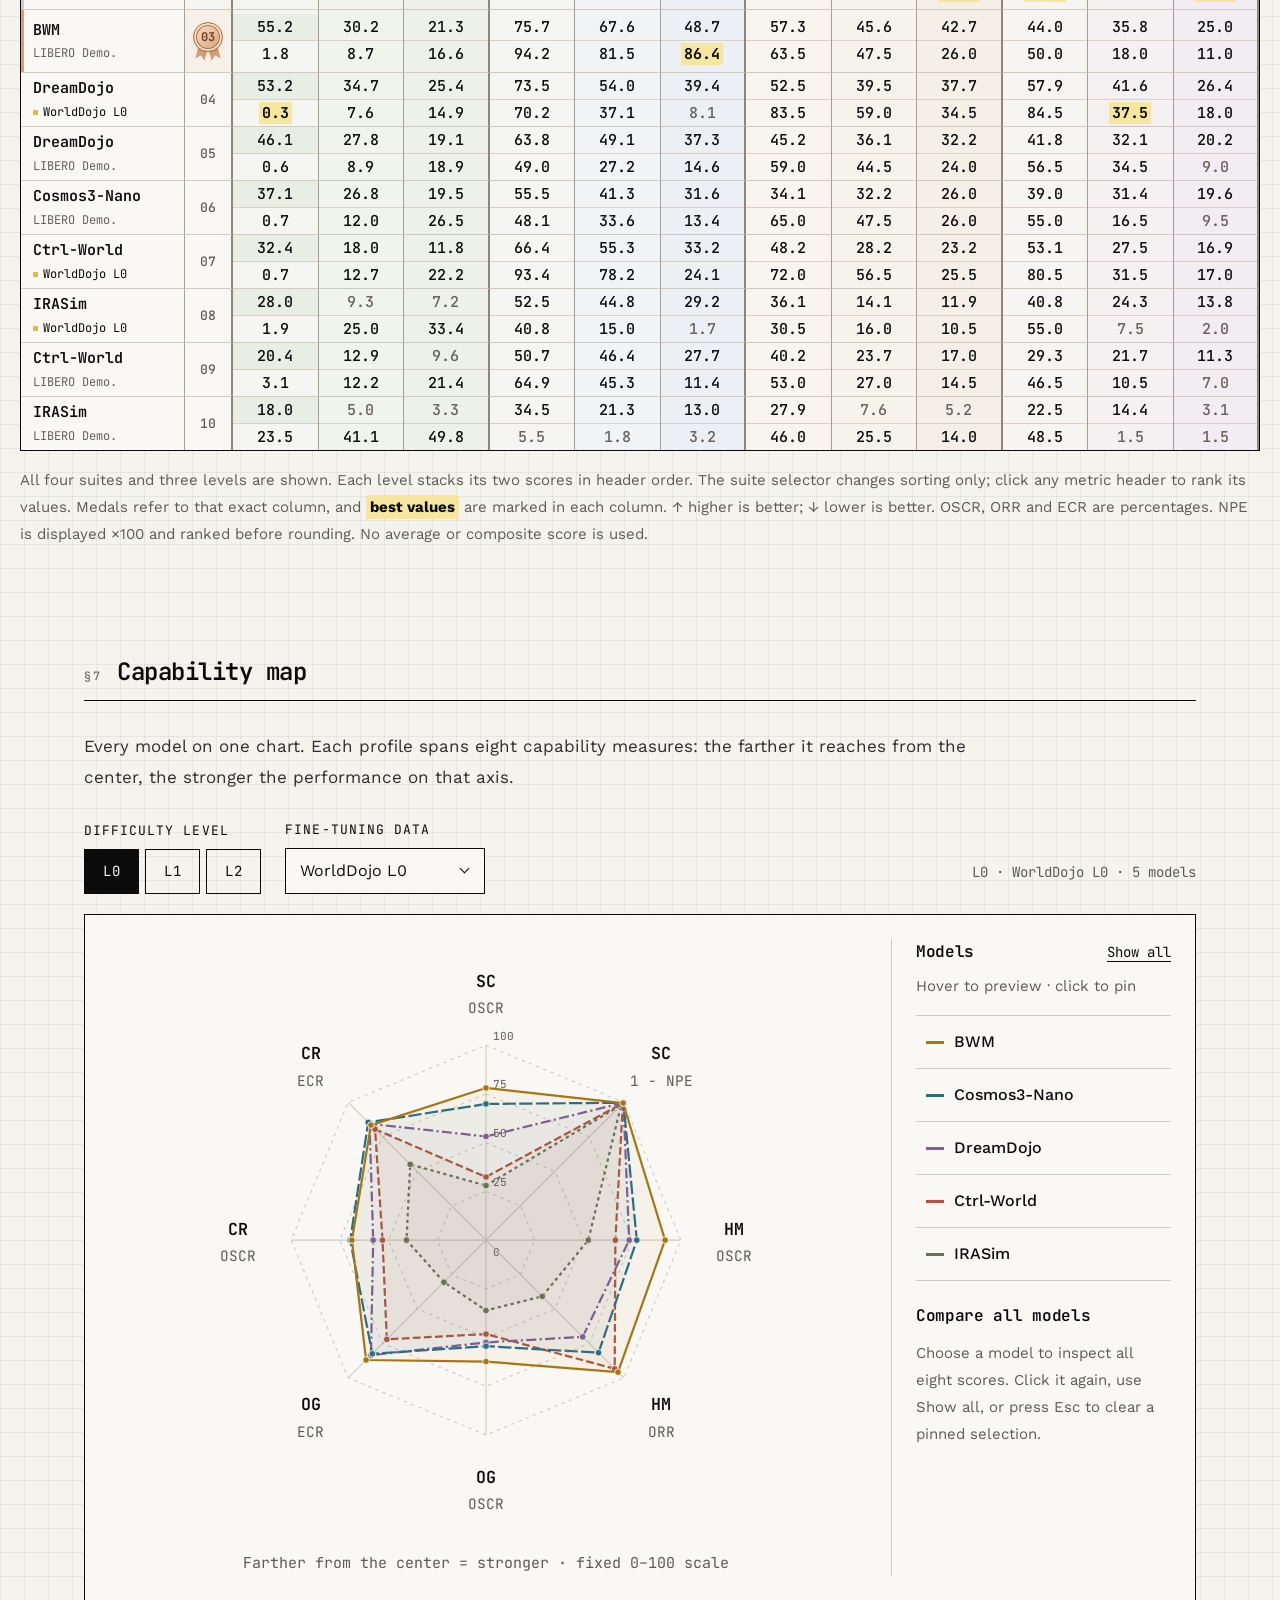
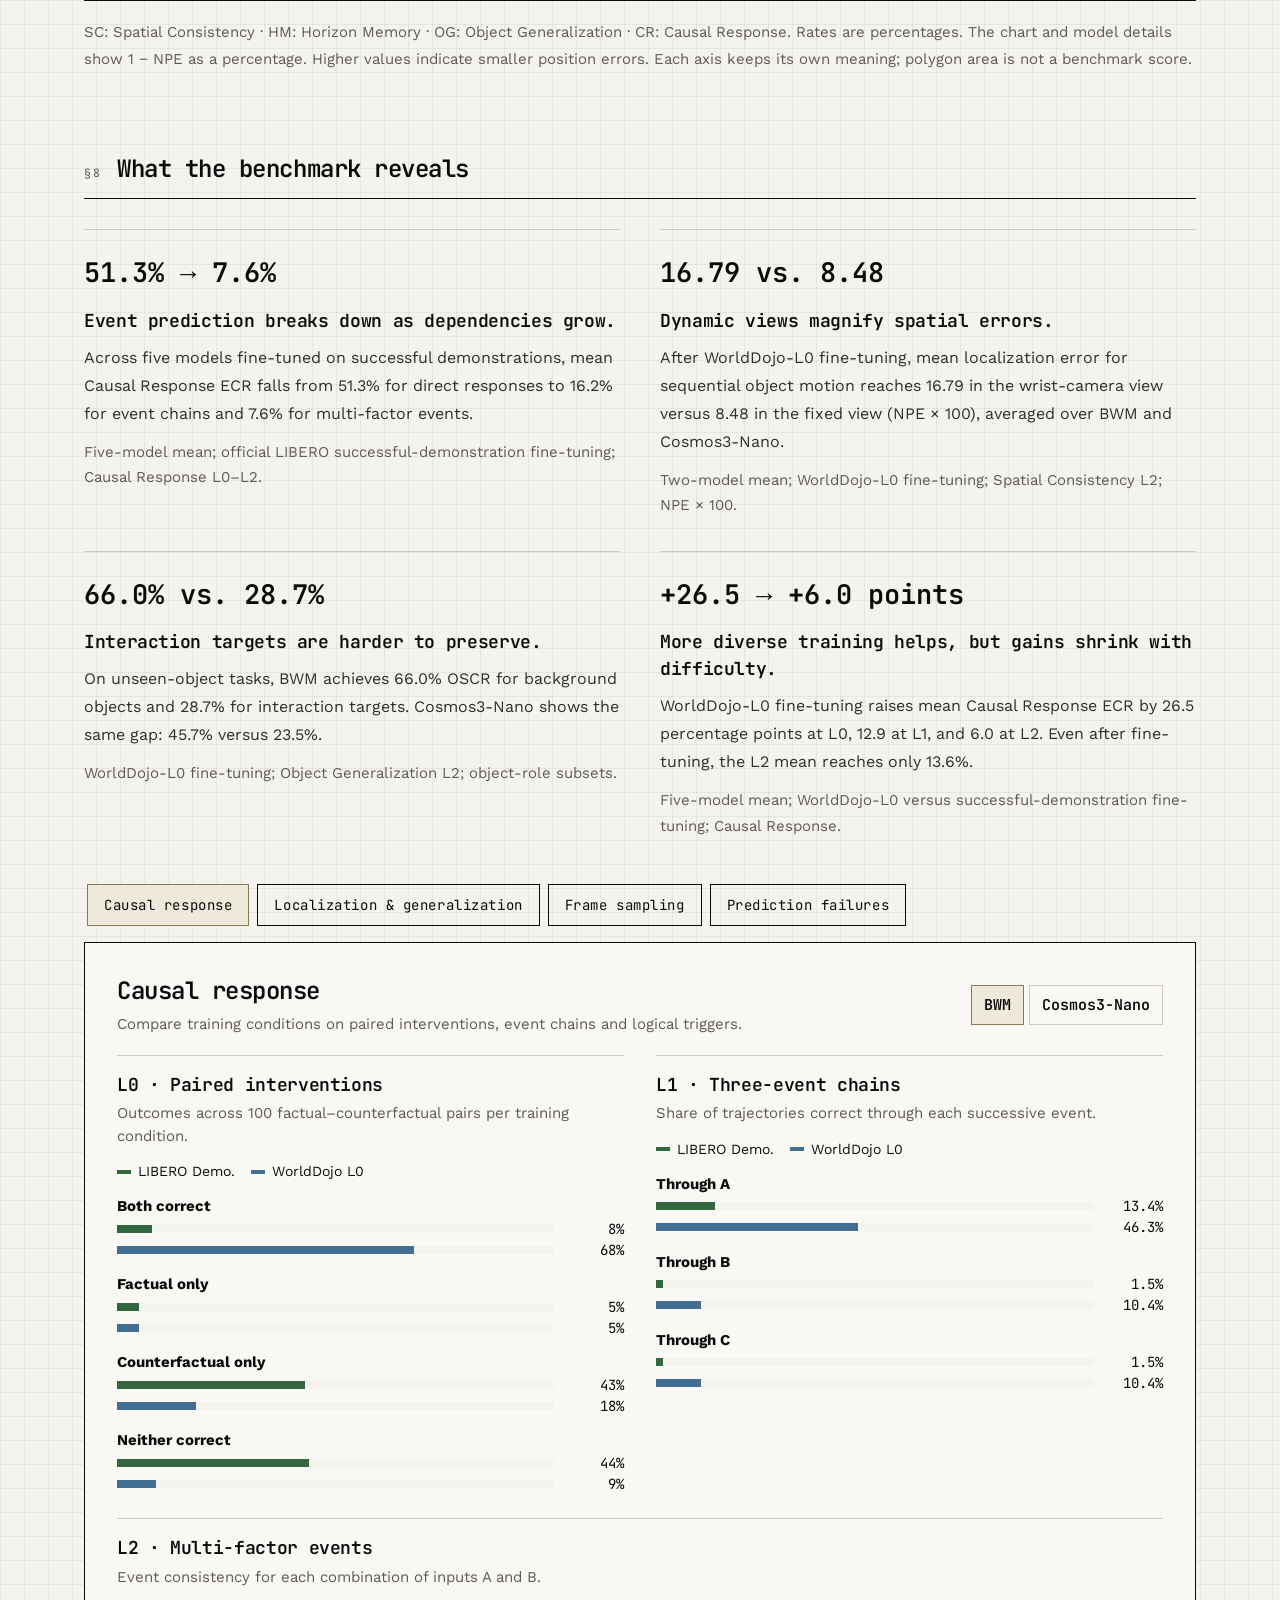
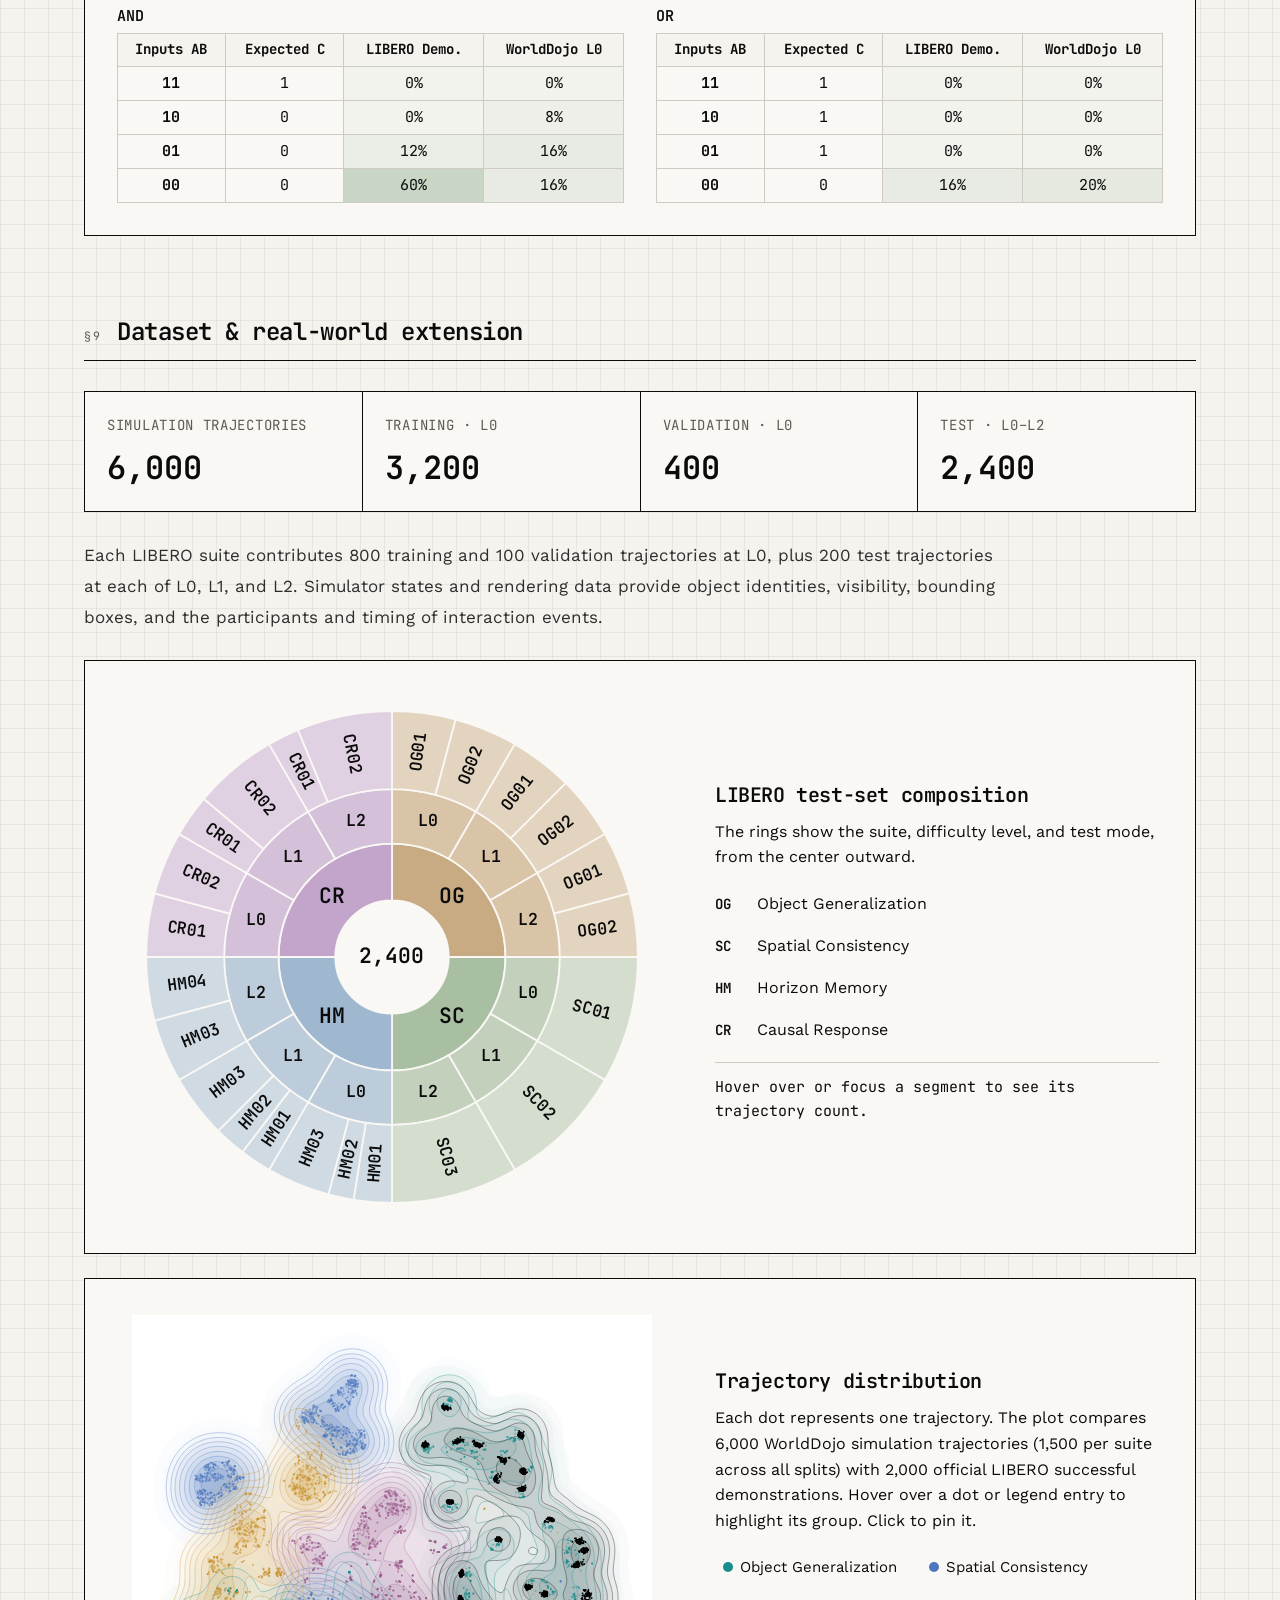
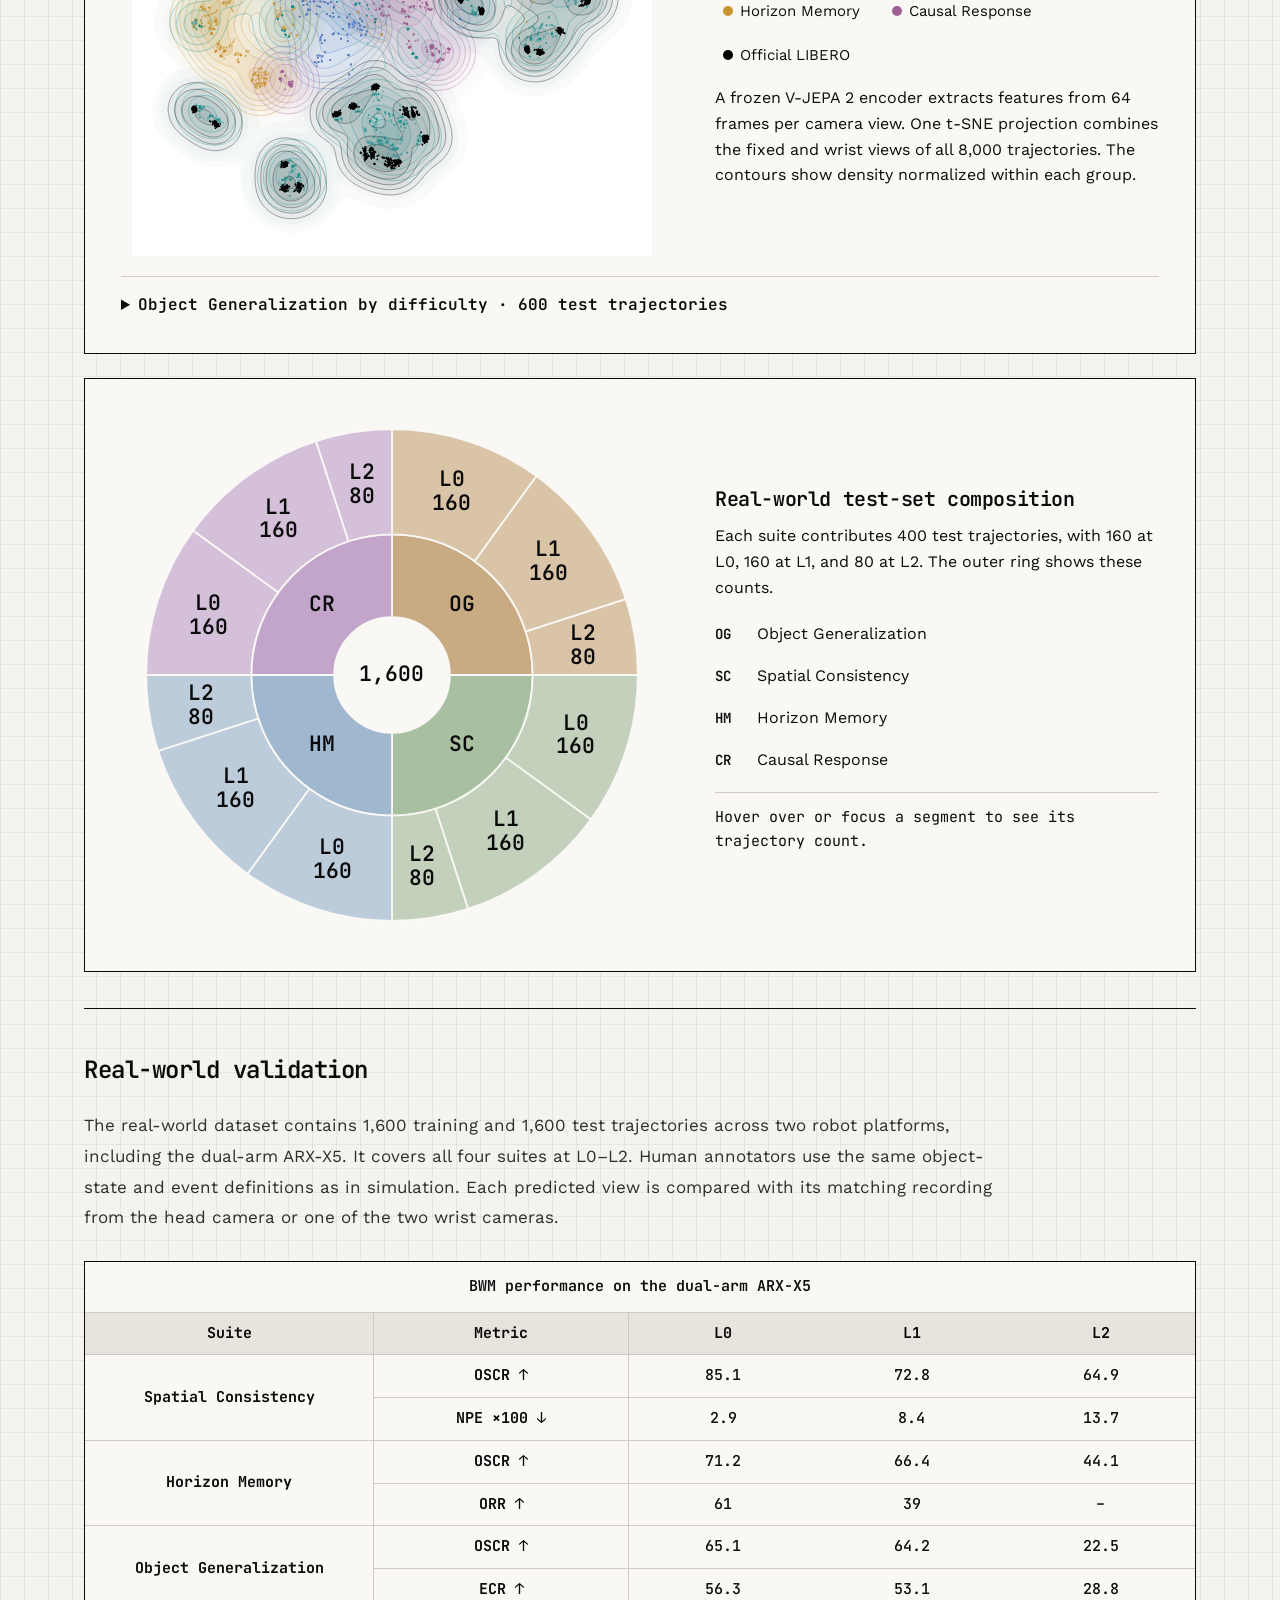
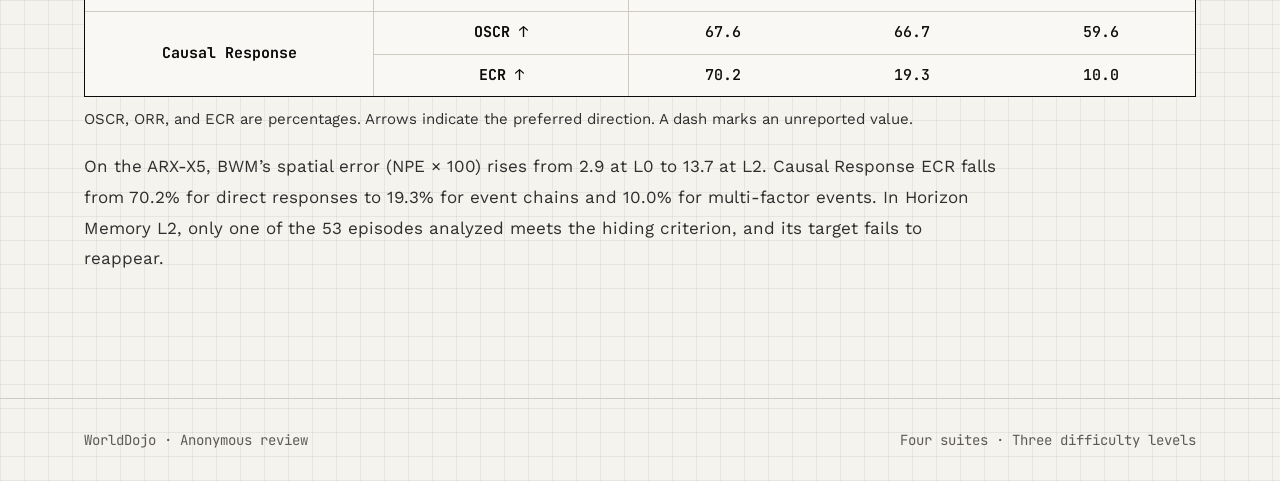
==== commit ae6eefbf: "Fit leaderboard suites and levels within desktop width" ====
--- a/index.html
+++ b/index.html
@@ -16,7 +16,7 @@
 <meta content="WorldDojo: A Comprehensive Benchmark for Interactive Embodied World Models in Robotic Manipulation" name="twitter:title"/>
 <meta content="Evaluating embodied world models across object generalization, spatial consistency, horizon memory, and causal response." name="twitter:description"/>
 <link href="assets/original.css" rel="stylesheet"/>
-<link href="assets/site.css?v=4b6cc07ab2" rel="stylesheet"/>
+<link href="assets/site.css?v=4d7e54d216" rel="stylesheet"/>
 <meta content="worlddojo/paper-figures/figure-01-overview.png?v=21d9a44036" property="og:image"/>
 <meta content="worlddojo/paper-figures/figure-01-overview.png?v=21d9a44036" name="twitter:image"/>
 <link rel="stylesheet" href="assets/distribution.css?v=623030077f"/>
@@ -45,7 +45,7 @@
 </div>
 <div class="title-input">
   <img draggable="false" class="title-arm" src="assets/hero-arm.svg" width="199" height="205" alt=""/>
-  <div class="title-spec title-state"><header>State <small>o₀</small></header><img draggable="false" src="assets/hero-observation.png" width="512" height="256" alt="Initial fixed and wrist camera observations of the red mug task"/></div>
+  <div class="title-spec title-state"><img draggable="false" src="assets/hero-observation.png" width="512" height="256" alt="Initial fixed and wrist camera observations of the red mug task"/></div>
   <div class="title-spec title-actions"><header>Actions <small>aₜ</small></header><p>Δ position · Δ rotation · grip</p></div>
 </div>
 <div class="title-output">
@@ -160,7 +160,7 @@
 </section>
 <section class="mx-auto max-w-6xl px-5 pt-20" id="metrics"><div class="section-heading"><span class="eyebrow">§5</span><h2>Measure states and events</h2></div><p class="section-intro">Four complementary metrics evaluate corresponding predicted and reference observations. Each suite pairs OSCR with a capability-specific measure.</p><div class="metrics-grid"><article><div class="metric-top"><span class="metric-id">OSCR</span><span class="eyebrow">Higher ↑</span></div><h3>Object State Consistency Rate</h3><p>How often the target objects in a predicted view match their reference appearance, form, and pose.</p><details><summary>Definition &amp; protocol</summary><p>For each sampled timestep with at least one valid target, GPT-6-Astra judges the valid targets as a set against the reference. The protocol samples six frames per trajectory. It averages the binary judgments over eligible timesteps for each view, equally over valid views within a sample, and finally over samples.</p><code>OSCRᵥ = (1 / |Tᵥ|) Σₜ∈Tᵥ J_state(t, v)</code></details></article><article><div class="metric-top"><span class="metric-id">NPE</span><span class="eyebrow">Lower ↓</span></div><h3>Normalized Position Error</h3><p>Bounding-box center distance normalized by the image diagonal. Missing or invalid predicted boxes receive the maximum error.</p><details><summary>Definition &amp; protocol</summary><p>Average over reference-defined evaluation instances. NPE ranges from 0 to 1. The leaderboard displays NPE × 100 and ranks with unrounded values.</p><code>NPE = mean(||center(predicted box) − center(reference box)||₂ / image diagonal); invalid prediction → 1</code></details></article><article><div class="metric-top"><span class="metric-id">ORR</span><span class="eyebrow">Higher ↑</span></div><h3>Object Reappearance Rate</h3><p>The fraction of correctly hidden targets that reappear in every sampled reappearance frame.</p><details><summary>Definition &amp; protocol</summary><p>Reference videos define the hiding and reappearance phases. h_e requires absence from every sampled hiding frame; r_e requires visibility in every sampled reappearance frame. ORR is conditional on correct hiding, not all episodes.</p><code>ORR = Σ(h_e r_e) / Σh_e</code></details></article><article><div class="metric-top"><span class="metric-id">ECR</span><span class="eyebrow">Higher ↑</span></div><h3>Event Consistency Rate</h3><p>Agreement between predicted event occurrence and task expectations, counting missed events and events that should not occur.</p><details><summary>Definition &amp; protocol</summary><p>GPT-6-Astra identifies events by predicate, participants, and temporal window. Factual and counterfactual trajectories have their own expected labels.</p><code>ECR = (1 / |E|) Σ 1[predicted occurrence = expected occurrence]</code></details></article></div><details class="judge-reliability"><summary>How reliable are the automated judgments?</summary>
 <p>On predicted videos, GPT-6-Astra agrees with human consensus in 90.6% of object-state judgments and 88.0% of event judgments. Individual annotators agree with the consensus in 89.7% and 85.3% of judgments, respectively.</p>
-<div class="judge-scroll" role="region" tabindex="0" aria-label="Judge reliability comparison"><table><caption>Judge reliability (%)</caption><thead><tr><th rowspan="2" scope="col">Judge</th><th colspan="2" scope="colgroup">Reference videos<br>Accuracy</th><th colspan="2" scope="colgroup">Predicted videos<br>Agreement with humans</th></tr><tr><th scope="col">State</th><th scope="col">Event</th><th scope="col">State</th><th scope="col">Event</th></tr></thead><tbody><tr><th scope="row">Qwen3-VL-8B</th><td>99.3</td><td>75.3</td><td>84.6</td><td>60.3</td></tr><tr><th scope="row">Qwen3-VL-32B</th><td>99.9</td><td>77.7</td><td>85.9</td><td>73.8</td></tr><tr><th scope="row">Gemini-3.1-Pro</th><td>99.9</td><td>88.7</td><td>71.7</td><td>80.7</td></tr><tr><th scope="row">GPT-6-Astra</th><td>99.9</td><td>99.3</td><td>90.6</td><td>88.0</td></tr><tr><th scope="row">Human</th><td>99.9</td><td>99.9</td><td>89.7</td><td>85.3</td></tr></tbody></table></div></details></section><section class="mx-auto max-w-6xl px-5 pt-20" id="leaderboard"><div class="section-heading"><span class="eyebrow">§6</span><h2>Leaderboard</h2></div><p class="section-intro">Five models evaluated in LIBERO simulation across two fine-tuning settings and three difficulty levels. Each setting is evaluated on 200 test trajectories per suite and level. Both training conditions use fine-tuned models.</p><div class="board" data-leaderboard=""><div class="board-controls"><div class="suite-select-control"><span class="control-label" id="suite-sort-label">Sort by suite</span><select aria-label="Sort by suite" data-board-suite=""><option value="SC">Spatial Consistency</option><option value="HM">Horizon Memory</option><option value="OG">Object Generalization</option><option value="CR">Causal Response</option></select></div><label class="search-control"><span class="control-label">Find a model</span><input aria-label="Find a model" placeholder="Search model name" type="search"/></label><button class="text-button" data-clear="" type="button">Clear</button><button class="ink-button" data-csv="" type="button">Export CSV ↓</button></div><div class="board-meta"><span data-ranking-label=""></span><span aria-live="polite" data-board-status="" role="status"></span></div><p class="board-scroll-hint">Swipe to compare all 4 suites × 3 levels →</p><div aria-label="All four suites across L0, L1 and L2. Scroll horizontally; model and rank columns stay fixed." class="table-scroll" role="region" tabindex="0"><table><caption class="sr-only">All four suites and all three difficulty levels in one table. Each model and fine-tuning setting occupies one row. Click any metric column to rank entries.</caption><thead></thead><tbody></tbody></table></div><p class="board-note">All four suites and three levels are shown. The suite selector changes sorting only; click any metric column to rank its values. Medals refer to that exact column, and <span class="best-value">best values</span> are marked in each column. ↑ higher is better; ↓ lower is better. NPE is displayed ×100 and ranked before rounding. No average or composite score is used.</p><noscript><p>Enable JavaScript to view the interactive leaderboard.</p></noscript></div></section><section class="mx-auto max-w-6xl px-5 pt-20" id="capabilities"><div class="section-heading"><span class="eyebrow">§7</span><h2>Capability map</h2></div><div class="capability-map" data-capability-map=""><p class="section-intro">Every model on one chart. Each profile spans eight capability measures: the farther it reaches from the center, the stronger the performance on that axis.</p><div class="map-toolbar"><div><span class="control-label">Difficulty level</span><div aria-label="Map difficulty level" class="map-levels" role="group"><button aria-pressed="true" class="ink-button ink-button-solid" data-map-level="L0" type="button">L0</button><button aria-pressed="false" class="ink-button" data-map-level="L1" type="button">L1</button><button aria-pressed="false" class="ink-button" data-map-level="L2" type="button">L2</button></div></div><div class="map-training-control"><span class="control-label" id="map-training-label">Fine-tuning data</span><select aria-label="Map fine-tuning data" data-map-training=""><option value="demo">LIBERO Demo.</option><option selected="" value="worlddojo_l0">WorldDojo L0</option></select></div><p aria-live="polite" class="map-context" data-map-context="" role="status"></p></div><div class="map-panel"><figure class="map-figure"><div data-map-chart=""></div><figcaption>Farther from the center = stronger · fixed 0–100 scale</figcaption></figure><aside aria-label="Model focus controls" class="map-sidebar"><div class="map-sidebar-title"><h3>Models</h3><button class="text-button" data-map-reset="" type="button">Show all</button></div><p class="map-instruction">Hover to preview · click to pin</p><ul class="map-model-list" data-map-models=""></ul><div class="map-detail" data-map-detail=""></div></aside></div><p class="map-note">SC: Spatial Consistency · HM: Horizon Memory · OG: Object Generalization · CR: Causal Response. Rates are percentages. The chart and model details show 1 − NPE as a percentage. Higher values indicate smaller position errors. Each axis keeps its own meaning; polygon area is not a benchmark score.</p><noscript>Enable JavaScript to explore the model capability map, or read the results in the paper.</noscript></div></section><section class="mx-auto max-w-6xl px-5 pt-20" id="analysis"><div class="section-heading"><span class="eyebrow">§8</span><h2>What the benchmark reveals</h2></div><div class="findings-grid"><article><p class="finding-stat">51.3% → 7.6%</p><h3>Event prediction breaks down as dependencies grow.</h3><p>Across five models fine-tuned on successful demonstrations, mean Causal Response ECR falls from 51.3% for direct responses to 16.2% for event chains and 7.6% for multi-factor events.</p><small>Five-model mean; official LIBERO successful-demonstration fine-tuning; Causal Response L0–L2.</small></article><article><p class="finding-stat">16.79 vs. 8.48</p><h3>Dynamic views magnify spatial errors.</h3><p>After WorldDojo-L0 fine-tuning, mean localization error for sequential object motion reaches 16.79 in the wrist-camera view versus 8.48 in the fixed view (NPE × 100), averaged over BWM and Cosmos3-Nano.</p><small>Two-model mean; WorldDojo-L0 fine-tuning; Spatial Consistency L2; NPE × 100.</small></article><article><p class="finding-stat">66.0% vs. 28.7%</p><h3>Interaction targets are harder to preserve.</h3><p>On unseen-object tasks, BWM achieves 66.0% OSCR for background objects and 28.7% for interaction targets. Cosmos3-Nano shows the same gap: 45.7% versus 23.5%.</p><small>WorldDojo-L0 fine-tuning; Object Generalization L2; object-role subsets.</small></article><article><p class="finding-stat">+26.5 → +6.0 points</p><h3>More diverse training helps, but gains shrink with difficulty.</h3><p>WorldDojo-L0 fine-tuning raises mean Causal Response ECR by 26.5 percentage points at L0, 12.9 at L1, and 6.0 at L2. Even after fine-tuning, the L2 mean reaches only 13.6%.</p><small>Five-model mean; WorldDojo-L0 versus successful-demonstration fine-tuning; Causal Response.</small></article></div><div aria-label="Paper analyses" class="figure-tabs" role="tablist"><button aria-controls="analysis-panel-0" aria-selected="true" class="ink-button" data-analysis="0" id="analysis-tab-0" role="tab" tabindex="0" type="button">Causal response</button><button aria-controls="analysis-panel-1" aria-selected="false" class="ink-button" data-analysis="1" id="analysis-tab-1" role="tab" tabindex="-1" type="button">Localization &amp; generalization</button><button aria-controls="analysis-panel-2" aria-selected="false" class="ink-button" data-analysis="2" id="analysis-tab-2" role="tab" tabindex="-1" type="button">Frame sampling</button><button aria-controls="analysis-panel-3" aria-selected="false" class="ink-button" data-analysis="3" id="analysis-tab-3" role="tab" tabindex="-1" type="button">Prediction failures</button></div><div aria-labelledby="analysis-tab-0" id="analysis-panel-0" role="tabpanel" tabindex="0"><div class="analysis-native" data-native-analysis="causal"><div class="analysis-toolbar"><div><h3>Causal response</h3><p>Compare training conditions on paired interventions, event chains and logical triggers.</p></div></div><div class="analysis-plots"></div></div></div><div aria-labelledby="analysis-tab-1" hidden="" id="analysis-panel-1" role="tabpanel" tabindex="0"><div class="analysis-native" data-native-analysis="localization"><div class="analysis-toolbar"><div><h3>Localization &amp; generalization</h3><p>Models fine-tuned on WorldDojo L0. Compare localization error by camera, object-state consistency by role, and counts of substitutions and deformations at each difficulty level.</p></div></div><div class="analysis-plots"></div></div></div><div aria-labelledby="analysis-tab-2" hidden="" id="analysis-panel-2" role="tabpanel" tabindex="0"><div class="analysis-native" data-native-analysis="sampling"><div class="analysis-toolbar"><div><h3>How many frames does OSCR need?</h3><p>Overall OSCR is 37.01% with five frames, 36.82% with six and 35.07% with ten. The six-frame protocol uses 40% fewer frames than the ten-frame protocol.</p></div></div>
+<div class="judge-scroll" role="region" tabindex="0" aria-label="Judge reliability comparison"><table><caption>Judge reliability (%)</caption><thead><tr><th rowspan="2" scope="col">Judge</th><th colspan="2" scope="colgroup">Reference videos<br>Accuracy</th><th colspan="2" scope="colgroup">Predicted videos<br>Agreement with humans</th></tr><tr><th scope="col">State</th><th scope="col">Event</th><th scope="col">State</th><th scope="col">Event</th></tr></thead><tbody><tr><th scope="row">Qwen3-VL-8B</th><td>99.3</td><td>75.3</td><td>84.6</td><td>60.3</td></tr><tr><th scope="row">Qwen3-VL-32B</th><td>99.9</td><td>77.7</td><td>85.9</td><td>73.8</td></tr><tr><th scope="row">Gemini-3.1-Pro</th><td>99.9</td><td>88.7</td><td>71.7</td><td>80.7</td></tr><tr><th scope="row">GPT-6-Astra</th><td>99.9</td><td>99.3</td><td>90.6</td><td>88.0</td></tr><tr><th scope="row">Human</th><td>99.9</td><td>99.9</td><td>89.7</td><td>85.3</td></tr></tbody></table></div></details></section><section class="mx-auto max-w-6xl px-5 pt-20" id="leaderboard"><div class="section-heading"><span class="eyebrow">§6</span><h2>Leaderboard</h2></div><p class="section-intro">Five models evaluated in LIBERO simulation across two fine-tuning settings and three difficulty levels. Each setting is evaluated on 200 test trajectories per suite and level. Both training conditions use fine-tuned models.</p><div class="board" data-leaderboard=""><div class="board-controls"><div class="suite-select-control"><span class="control-label" id="suite-sort-label">Sort by suite</span><select aria-label="Sort by suite" data-board-suite=""><option value="SC">Spatial Consistency</option><option value="HM">Horizon Memory</option><option value="OG">Object Generalization</option><option value="CR">Causal Response</option></select></div><label class="search-control"><span class="control-label">Find a model</span><input aria-label="Find a model" placeholder="Search model name" type="search"/></label><button class="text-button" data-clear="" type="button">Clear</button><button class="ink-button" data-csv="" type="button">Export CSV ↓</button></div><div class="board-meta"><span data-ranking-label=""></span><span aria-live="polite" data-board-status="" role="status"></span></div><p class="board-scroll-hint">Swipe to compare all 4 suites × 3 levels →</p><div aria-label="All four suites across L0, L1 and L2. Each level shows two metrics in the same order as its header." class="table-scroll" role="region" tabindex="0"><table><caption class="sr-only">All four suites and all three difficulty levels in one table. Each model and fine-tuning setting occupies one row. Each level stacks two metrics in header order. Click a metric header to rank entries.</caption><thead></thead><tbody></tbody></table></div><p class="board-note">All four suites and three levels are shown. Each level stacks its two scores in header order. The suite selector changes sorting only; click any metric header to rank its values. Medals refer to that exact column, and <span class="best-value">best values</span> are marked in each column. ↑ higher is better; ↓ lower is better. OSCR, ORR and ECR are percentages. NPE is displayed ×100 and ranked before rounding. No average or composite score is used.</p><noscript><p>Enable JavaScript to view the interactive leaderboard.</p></noscript></div></section><section class="mx-auto max-w-6xl px-5 pt-20" id="capabilities"><div class="section-heading"><span class="eyebrow">§7</span><h2>Capability map</h2></div><div class="capability-map" data-capability-map=""><p class="section-intro">Every model on one chart. Each profile spans eight capability measures: the farther it reaches from the center, the stronger the performance on that axis.</p><div class="map-toolbar"><div><span class="control-label">Difficulty level</span><div aria-label="Map difficulty level" class="map-levels" role="group"><button aria-pressed="true" class="ink-button ink-button-solid" data-map-level="L0" type="button">L0</button><button aria-pressed="false" class="ink-button" data-map-level="L1" type="button">L1</button><button aria-pressed="false" class="ink-button" data-map-level="L2" type="button">L2</button></div></div><div class="map-training-control"><span class="control-label" id="map-training-label">Fine-tuning data</span><select aria-label="Map fine-tuning data" data-map-training=""><option value="demo">LIBERO Demo.</option><option selected="" value="worlddojo_l0">WorldDojo L0</option></select></div><p aria-live="polite" class="map-context" data-map-context="" role="status"></p></div><div class="map-panel"><figure class="map-figure"><div data-map-chart=""></div><figcaption>Farther from the center = stronger · fixed 0–100 scale</figcaption></figure><aside aria-label="Model focus controls" class="map-sidebar"><div class="map-sidebar-title"><h3>Models</h3><button class="text-button" data-map-reset="" type="button">Show all</button></div><p class="map-instruction">Hover to preview · click to pin</p><ul class="map-model-list" data-map-models=""></ul><div class="map-detail" data-map-detail=""></div></aside></div><p class="map-note">SC: Spatial Consistency · HM: Horizon Memory · OG: Object Generalization · CR: Causal Response. Rates are percentages. The chart and model details show 1 − NPE as a percentage. Higher values indicate smaller position errors. Each axis keeps its own meaning; polygon area is not a benchmark score.</p><noscript>Enable JavaScript to explore the model capability map, or read the results in the paper.</noscript></div></section><section class="mx-auto max-w-6xl px-5 pt-20" id="analysis"><div class="section-heading"><span class="eyebrow">§8</span><h2>What the benchmark reveals</h2></div><div class="findings-grid"><article><p class="finding-stat">51.3% → 7.6%</p><h3>Event prediction breaks down as dependencies grow.</h3><p>Across five models fine-tuned on successful demonstrations, mean Causal Response ECR falls from 51.3% for direct responses to 16.2% for event chains and 7.6% for multi-factor events.</p><small>Five-model mean; official LIBERO successful-demonstration fine-tuning; Causal Response L0–L2.</small></article><article><p class="finding-stat">16.79 vs. 8.48</p><h3>Dynamic views magnify spatial errors.</h3><p>After WorldDojo-L0 fine-tuning, mean localization error for sequential object motion reaches 16.79 in the wrist-camera view versus 8.48 in the fixed view (NPE × 100), averaged over BWM and Cosmos3-Nano.</p><small>Two-model mean; WorldDojo-L0 fine-tuning; Spatial Consistency L2; NPE × 100.</small></article><article><p class="finding-stat">66.0% vs. 28.7%</p><h3>Interaction targets are harder to preserve.</h3><p>On unseen-object tasks, BWM achieves 66.0% OSCR for background objects and 28.7% for interaction targets. Cosmos3-Nano shows the same gap: 45.7% versus 23.5%.</p><small>WorldDojo-L0 fine-tuning; Object Generalization L2; object-role subsets.</small></article><article><p class="finding-stat">+26.5 → +6.0 points</p><h3>More diverse training helps, but gains shrink with difficulty.</h3><p>WorldDojo-L0 fine-tuning raises mean Causal Response ECR by 26.5 percentage points at L0, 12.9 at L1, and 6.0 at L2. Even after fine-tuning, the L2 mean reaches only 13.6%.</p><small>Five-model mean; WorldDojo-L0 versus successful-demonstration fine-tuning; Causal Response.</small></article></div><div aria-label="Paper analyses" class="figure-tabs" role="tablist"><button aria-controls="analysis-panel-0" aria-selected="true" class="ink-button" data-analysis="0" id="analysis-tab-0" role="tab" tabindex="0" type="button">Causal response</button><button aria-controls="analysis-panel-1" aria-selected="false" class="ink-button" data-analysis="1" id="analysis-tab-1" role="tab" tabindex="-1" type="button">Localization &amp; generalization</button><button aria-controls="analysis-panel-2" aria-selected="false" class="ink-button" data-analysis="2" id="analysis-tab-2" role="tab" tabindex="-1" type="button">Frame sampling</button><button aria-controls="analysis-panel-3" aria-selected="false" class="ink-button" data-analysis="3" id="analysis-tab-3" role="tab" tabindex="-1" type="button">Prediction failures</button></div><div aria-labelledby="analysis-tab-0" id="analysis-panel-0" role="tabpanel" tabindex="0"><div class="analysis-native" data-native-analysis="causal"><div class="analysis-toolbar"><div><h3>Causal response</h3><p>Compare training conditions on paired interventions, event chains and logical triggers.</p></div></div><div class="analysis-plots"></div></div></div><div aria-labelledby="analysis-tab-1" hidden="" id="analysis-panel-1" role="tabpanel" tabindex="0"><div class="analysis-native" data-native-analysis="localization"><div class="analysis-toolbar"><div><h3>Localization &amp; generalization</h3><p>Models fine-tuned on WorldDojo L0. Compare localization error by camera, object-state consistency by role, and counts of substitutions and deformations at each difficulty level.</p></div></div><div class="analysis-plots"></div></div></div><div aria-labelledby="analysis-tab-2" hidden="" id="analysis-panel-2" role="tabpanel" tabindex="0"><div class="analysis-native" data-native-analysis="sampling"><div class="analysis-toolbar"><div><h3>How many frames does OSCR need?</h3><p>Overall OSCR is 37.01% with five frames, 36.82% with six and 35.07% with ten. The six-frame protocol uses 40% fewer frames than the ten-frame protocol.</p></div></div>
 <div class="sampling-layout"><div><strong>OSCR (%)</strong><svg role="img" aria-label="Overall and per-level object state consistency across one to ten sampled frames"></svg><div class="sampling-axis-title">Number of sampled frames</div></div>
 <div><dl class="sampling-values" aria-live="polite"></dl><label for="sampling-count">Sampled frames <output for="sampling-count">6 frames</output></label><input id="sampling-count" type="range" min="1" max="10" step="1" value="6"></div></div></div></div><div aria-labelledby="analysis-tab-3" hidden="" id="analysis-panel-3" role="tabpanel" tabindex="0"><div class="failure-explorer" data-failure-explorer>
   <div class="failure-tabs" role="tablist" aria-label="Prediction failure cases">
@@ -450,7 +450,7 @@
 </div>
 </footer>
 </div>
-<script defer="" src="worlddojo/content.js?v=377108d6fe"></script><script defer="" src="worlddojo/results.js?v=416b34dbb7"></script><script defer="" src="assets/site.js?v=9dfdae5b04"></script><script defer="" src="assets/leaderboard.js?v=18390f6187"></script><script defer="" src="assets/analysis.js?v=82313a387e"></script><script defer="" src="assets/radar.js?v=ab901d9539"></script><script defer="" src="assets/select.js?v=e599cd583a"></script><script defer src="assets/distribution.js?v=c8a31a5fca"></script><script defer src="assets/analysis-charts.js?v=615e82a1cf"></script>
+<script defer="" src="worlddojo/content.js?v=377108d6fe"></script><script defer="" src="worlddojo/results.js?v=416b34dbb7"></script><script defer="" src="assets/site.js?v=9dfdae5b04"></script><script defer="" src="assets/leaderboard.js?v=713c71f28d"></script><script defer="" src="assets/analysis.js?v=82313a387e"></script><script defer="" src="assets/radar.js?v=ab901d9539"></script><script defer="" src="assets/select.js?v=e599cd583a"></script><script defer src="assets/distribution.js?v=c8a31a5fca"></script><script defer src="assets/analysis-charts.js?v=615e82a1cf"></script>
 <script defer src="worlddojo/tsne/projections.js?v=aec078a18f"></script><script defer src="assets/tsne.js?v=5624de5458"></script>
 <script defer src="worlddojo/compare/cases.js?v=581e0ccad3"></script>
 <script defer src="assets/compare.js?v=7cbfa72ae7"></script>
--- a/assets/site.css
+++ b/assets/site.css
@@ -450,3 +450,45 @@
   line-height: 1.6;
   color: var(--ink-soft);
 }
+
+/* Fit all suites and levels by stacking each level's two metrics. */
+.board table{min-width:920px;table-layout:fixed;font-size:15px}
+.board .model-cell{width:164px;min-width:164px;padding:5px 12px}
+.board .rank-cell{width:48px;min-width:48px;left:164px;padding:8px 4px}
+.board thead .model-cell,.board thead .rank-cell{font-size:14px}
+.board .model-name{font-size:15px;line-height:1.35;white-space:normal}
+.board .model-training{font-size:12px;line-height:1.4;margin-top:5px;white-space:normal}
+.board thead [data-suite-heading]{font-size:15px;padding:10px 5px;white-space:normal;line-height:1.35}
+.board .suite-heading-label{display:block}
+.board thead tr:nth-child(2) th{padding:4px 0}
+.board .level-badge{font-size:17px}
+.board .metric-header button{display:block;width:100%;min-width:0;padding:4px 0;font-size:12px;line-height:18px}
+.board .metric-header button+button{border-top:1px solid #c8c3ba}
+.board td.score-pair{padding:0}
+.board .metric-value{padding:3px 1px;line-height:20px}
+.board .metric-value+.metric-value{border-top:1px solid #d6d0c6}
+.board .metric-value.selected-metric{background:color-mix(in srgb,var(--suite-wash) 88%,var(--card))}
+.board .metric-value .best-value{padding:1px 3px}
+@media(min-width:1000px){
+ #leaderboard{max-width:1600px}
+ .standalone-board-section{max-width:1600px}
+ .board .table-scroll{overflow-x:visible}
+}
+@media(min-width:1400px){
+ .board table{font-size:16px}
+ .board .model-cell{width:180px;min-width:180px}
+ .board .rank-cell{left:180px}
+ .board .model-name{font-size:16px}
+ .board .model-training{font-size:13px}
+ .board .metric-header button{font-size:13px}
+}
+@media(max-width:600px){
+ .board table{min-width:1020px;font-size:16px}
+ .board .model-cell{width:148px;min-width:148px;padding:10px}
+ .board .model-name{font-size:16px}
+ .board .model-training{font-size:14px}
+ .board .metric-header button{min-height:44px;font-size:13px}
+ .board .metric-value{padding:10px 2px}
+ .board .suite-heading-label{position:static;width:auto;max-width:none;text-align:center}
+ .board .level-badge{position:static;width:auto;text-align:center}
+}
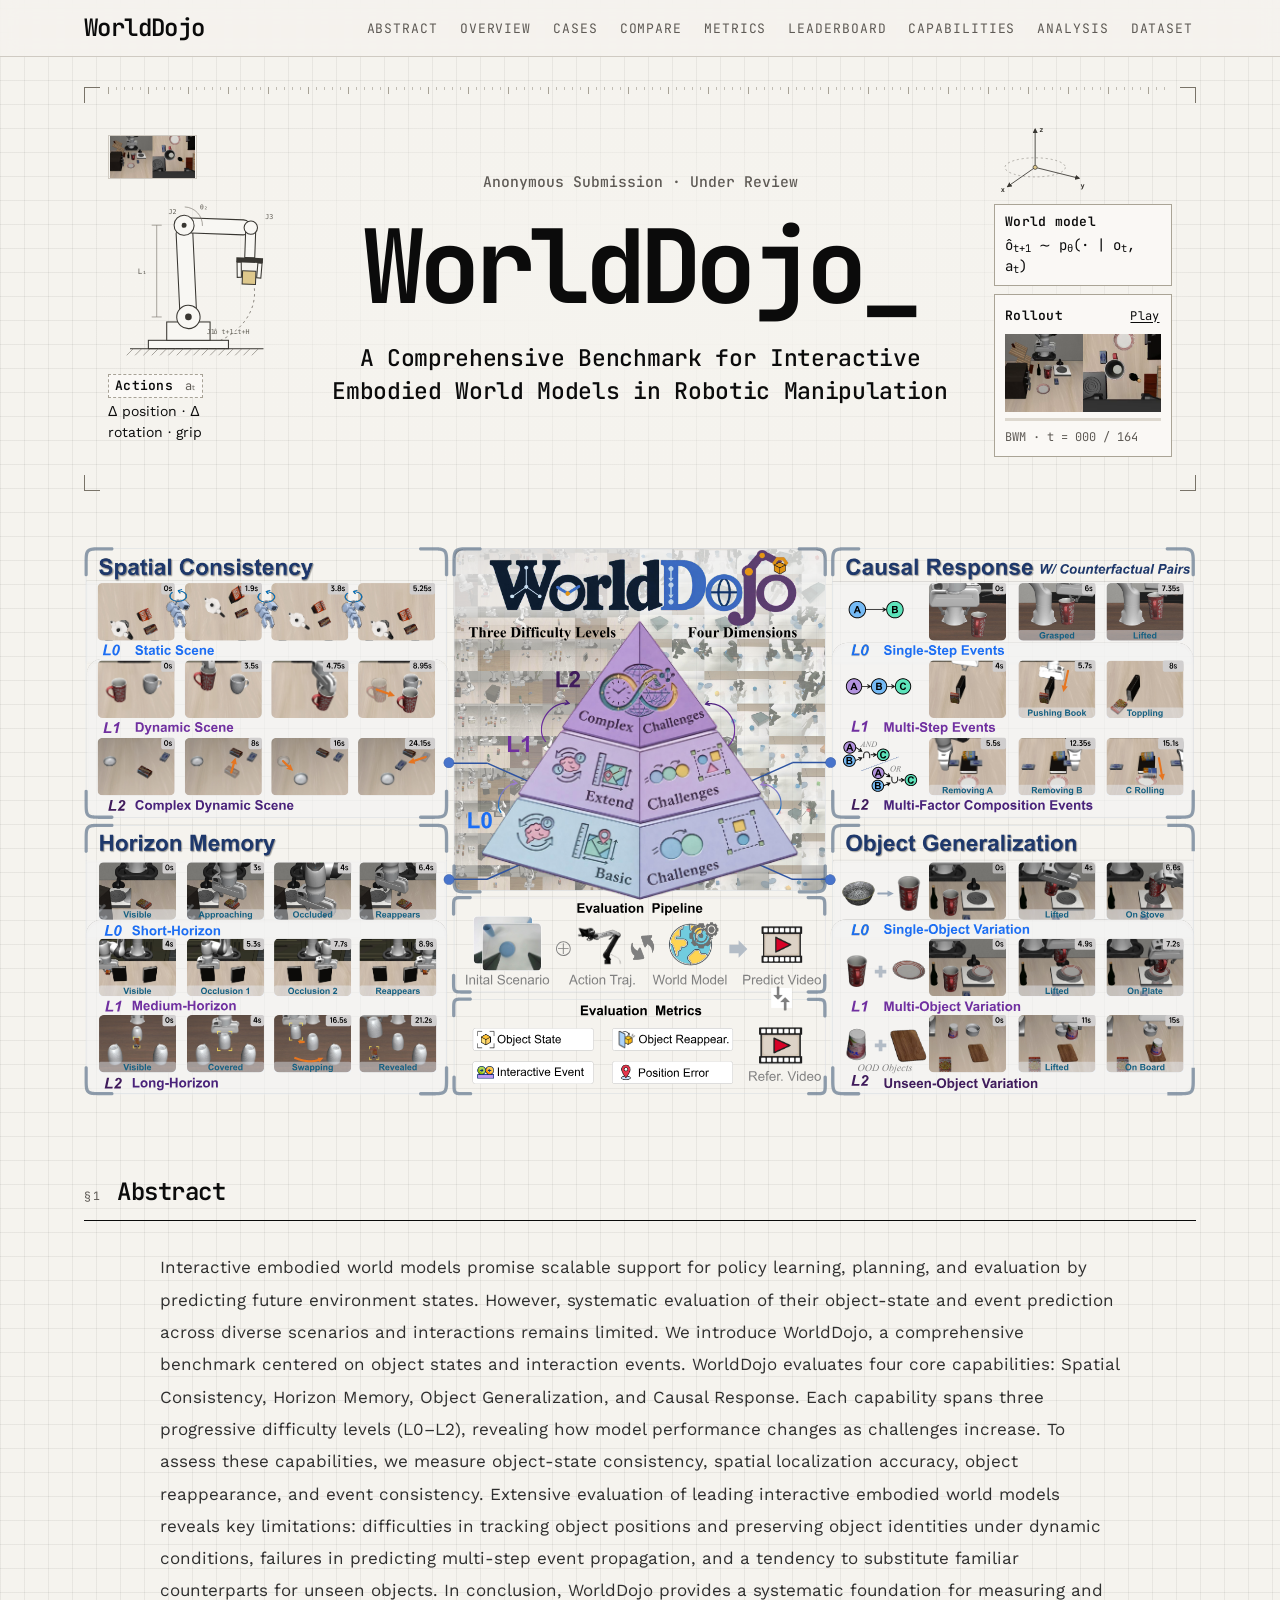
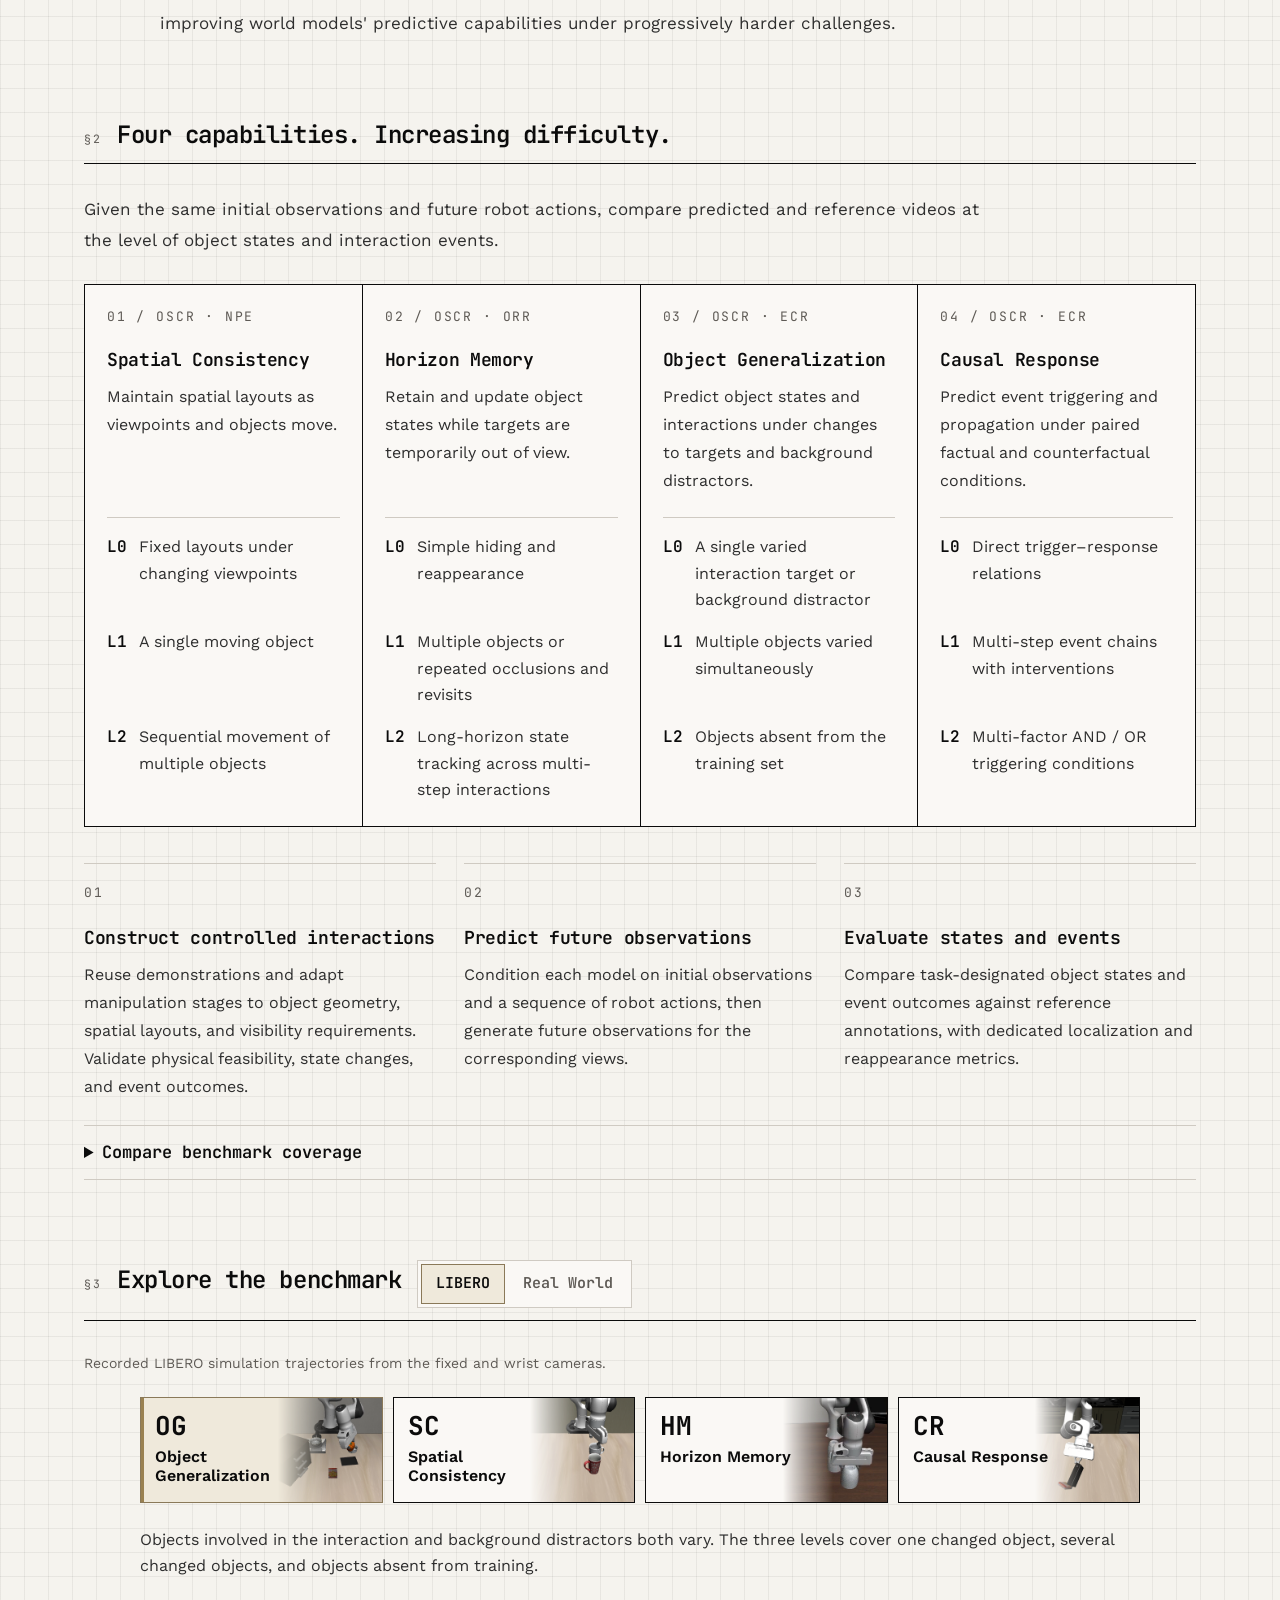
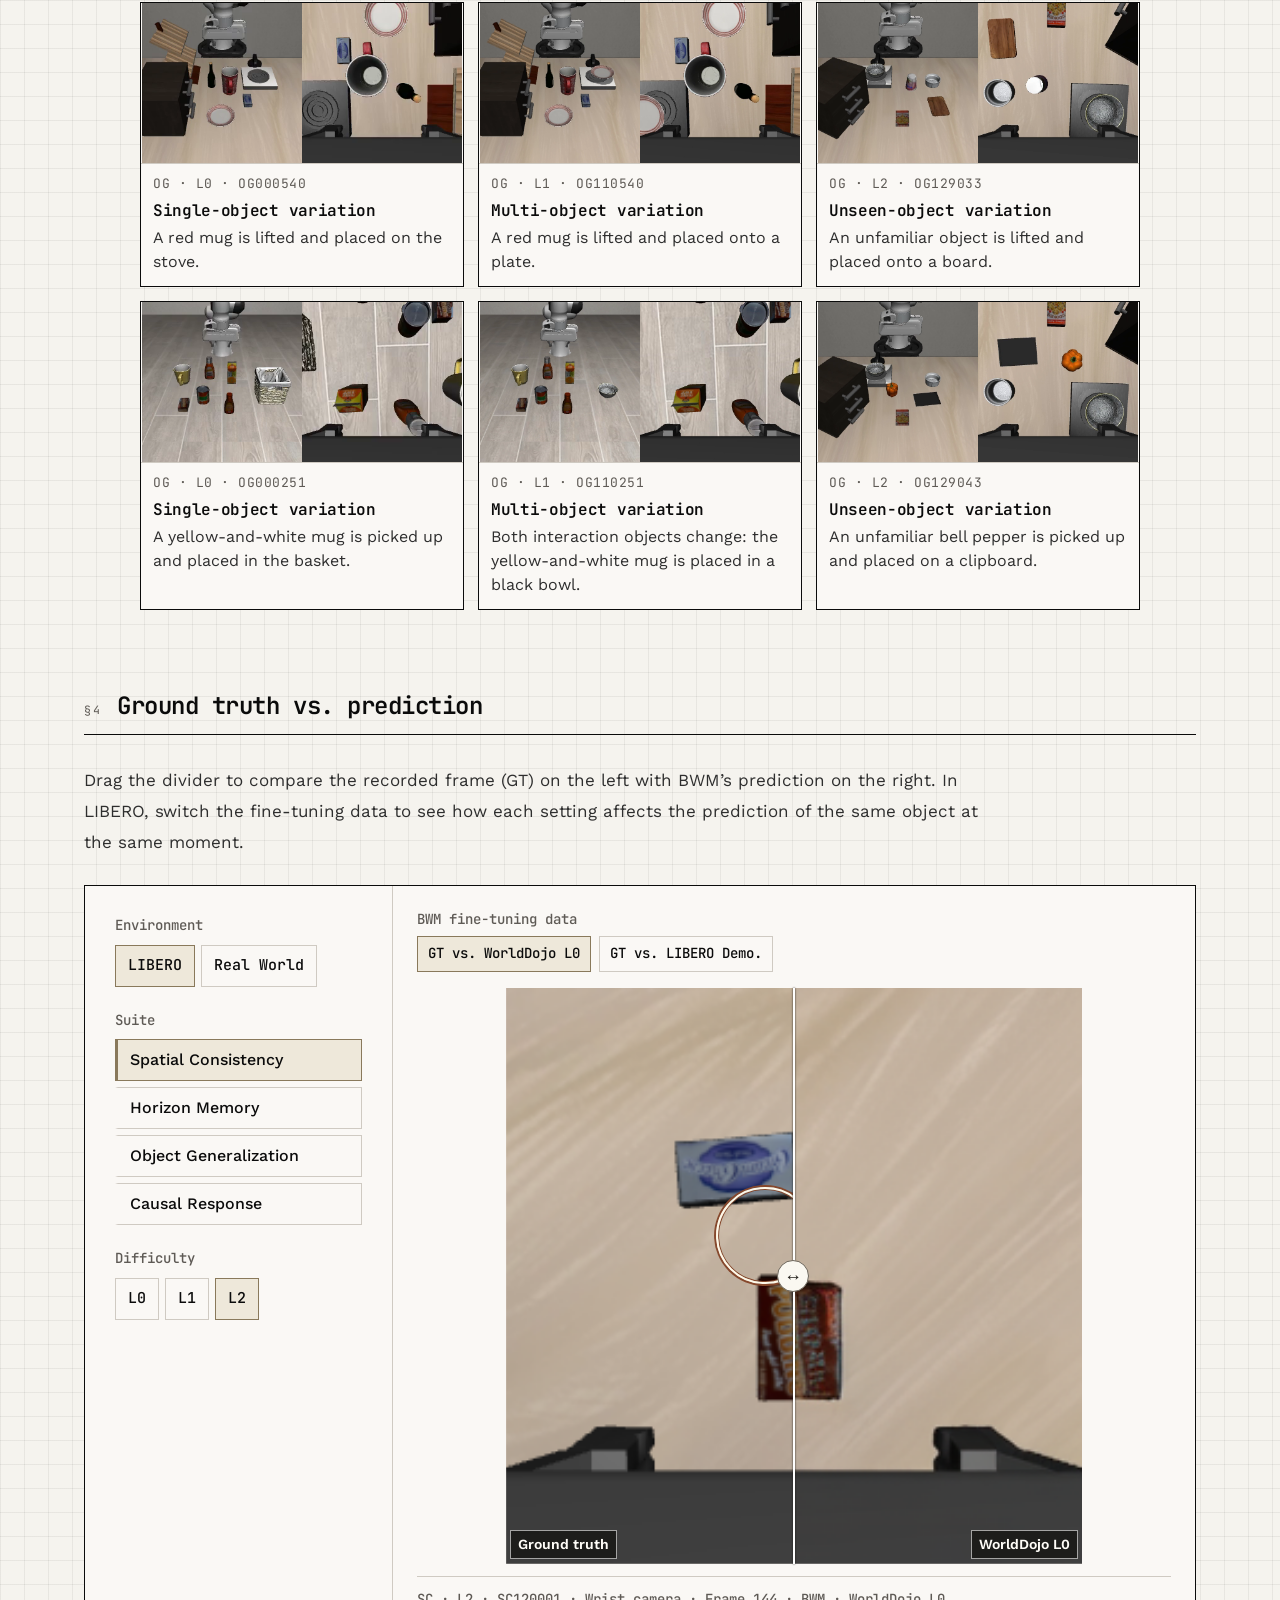
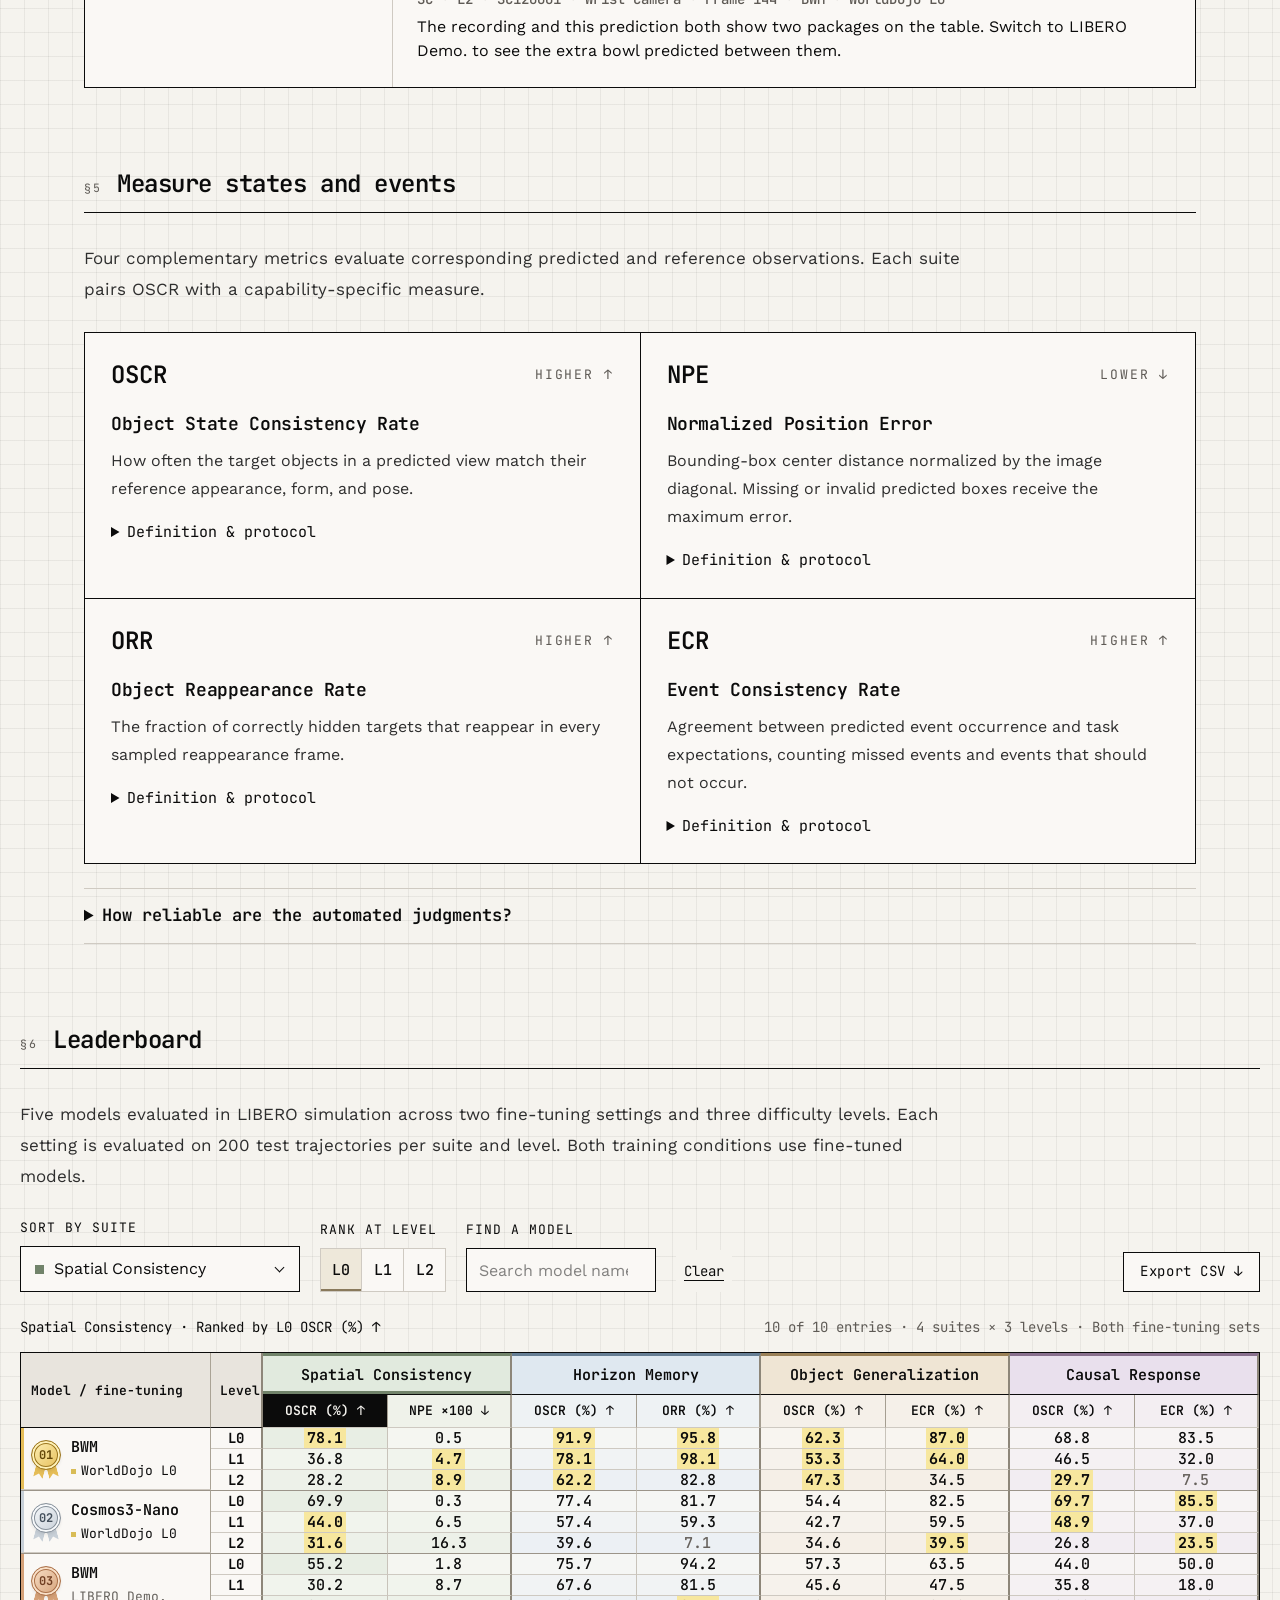
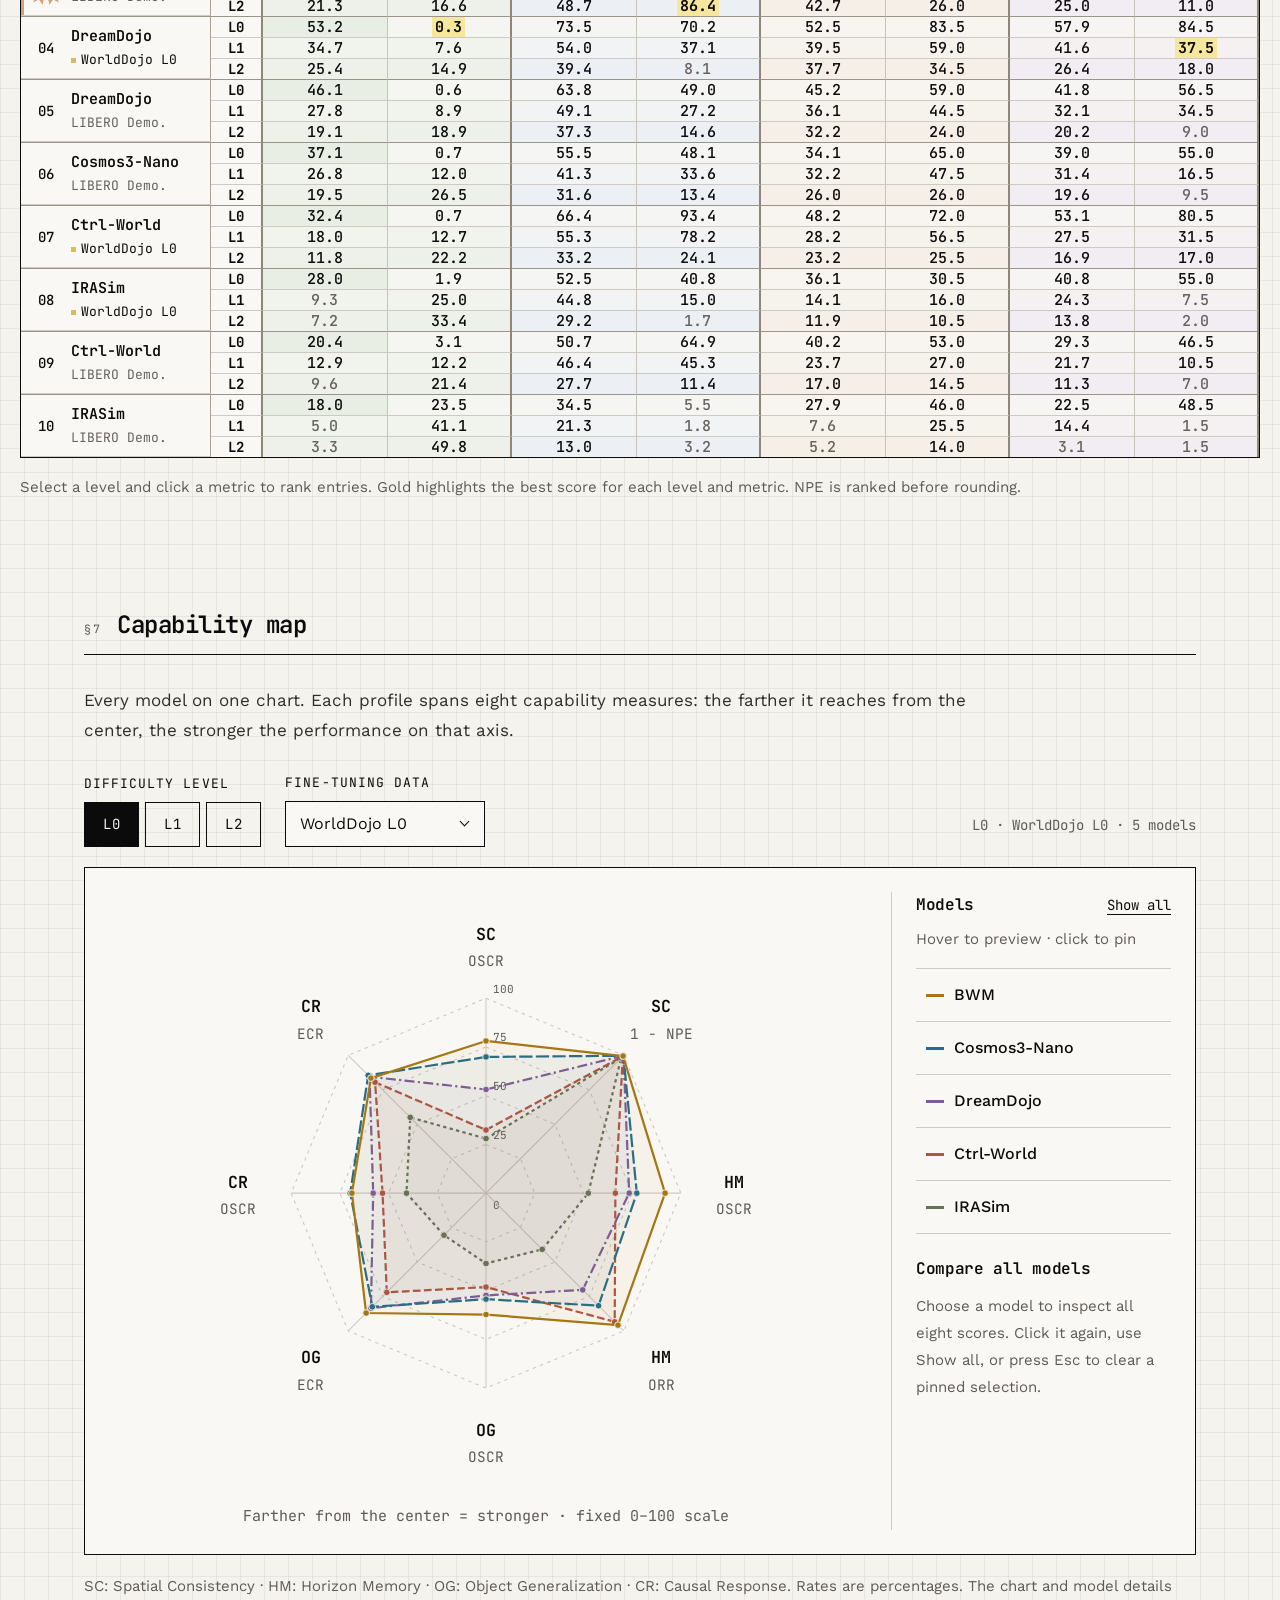
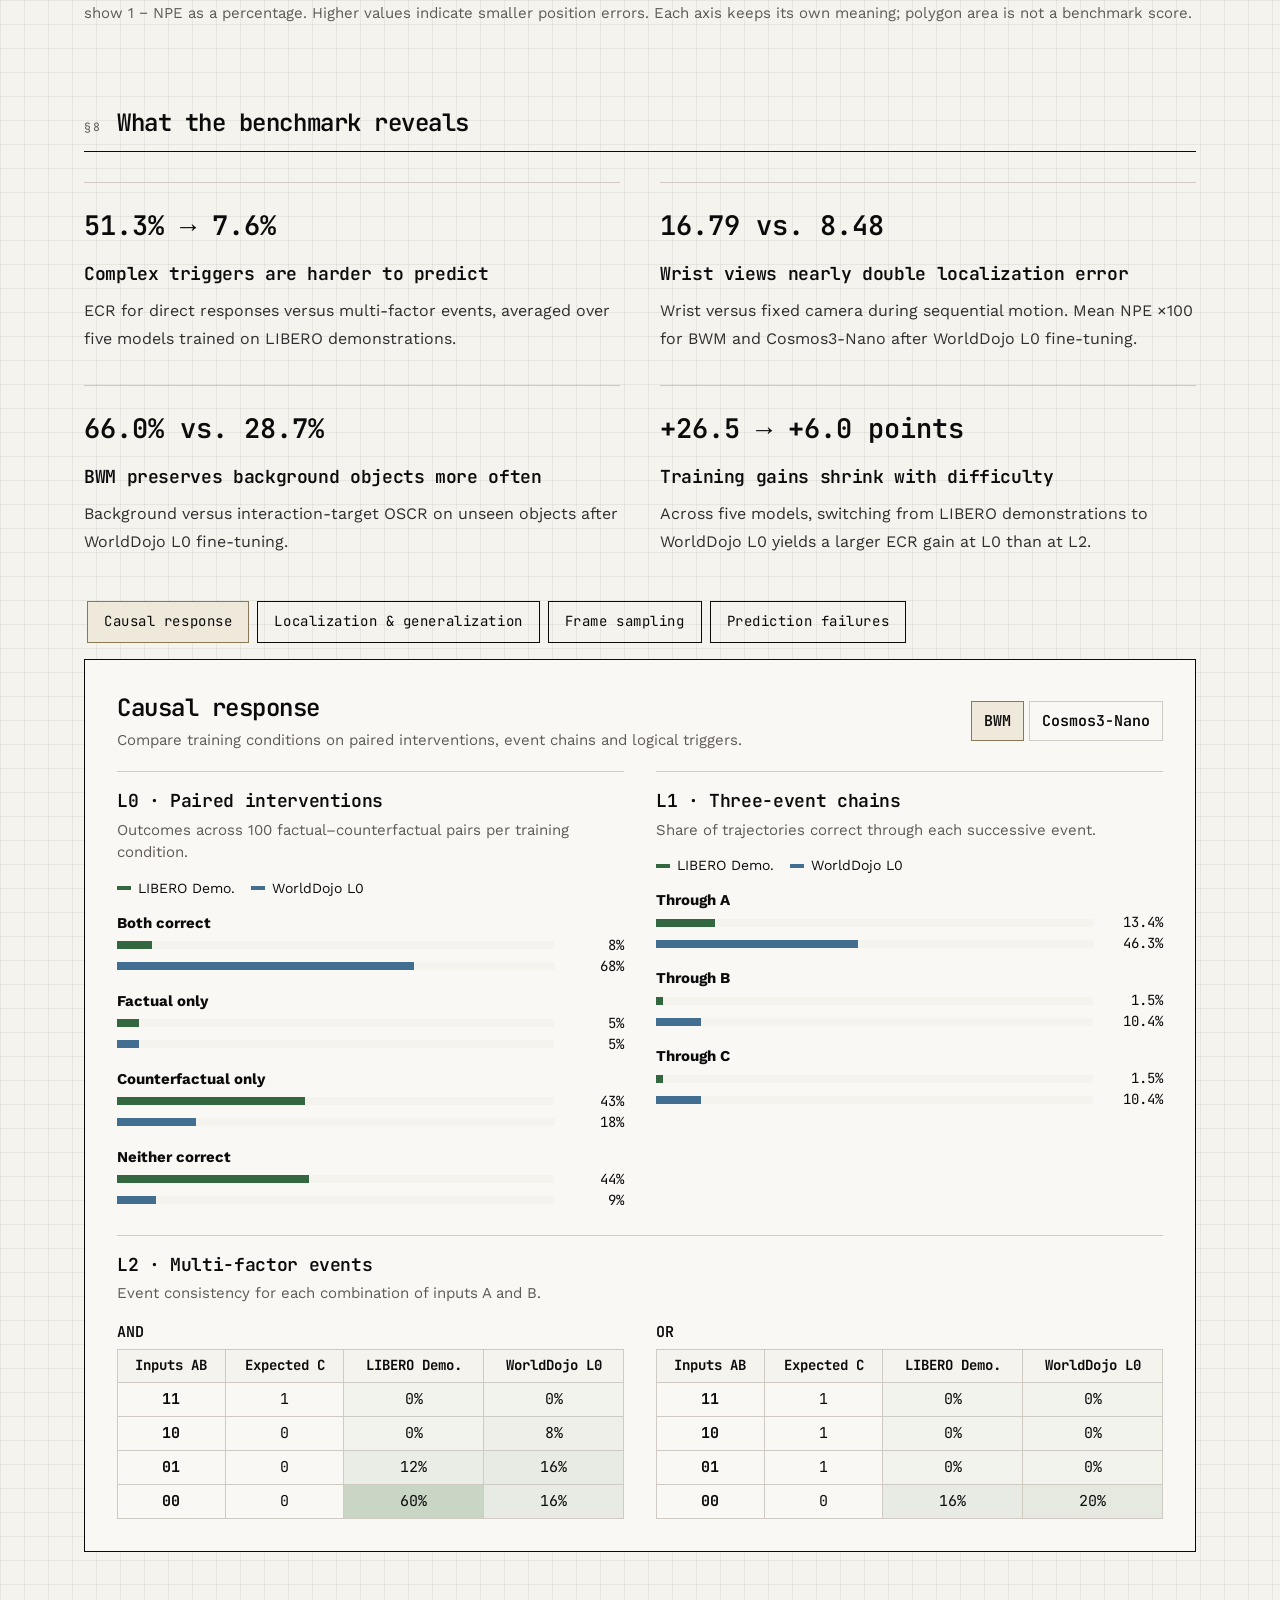
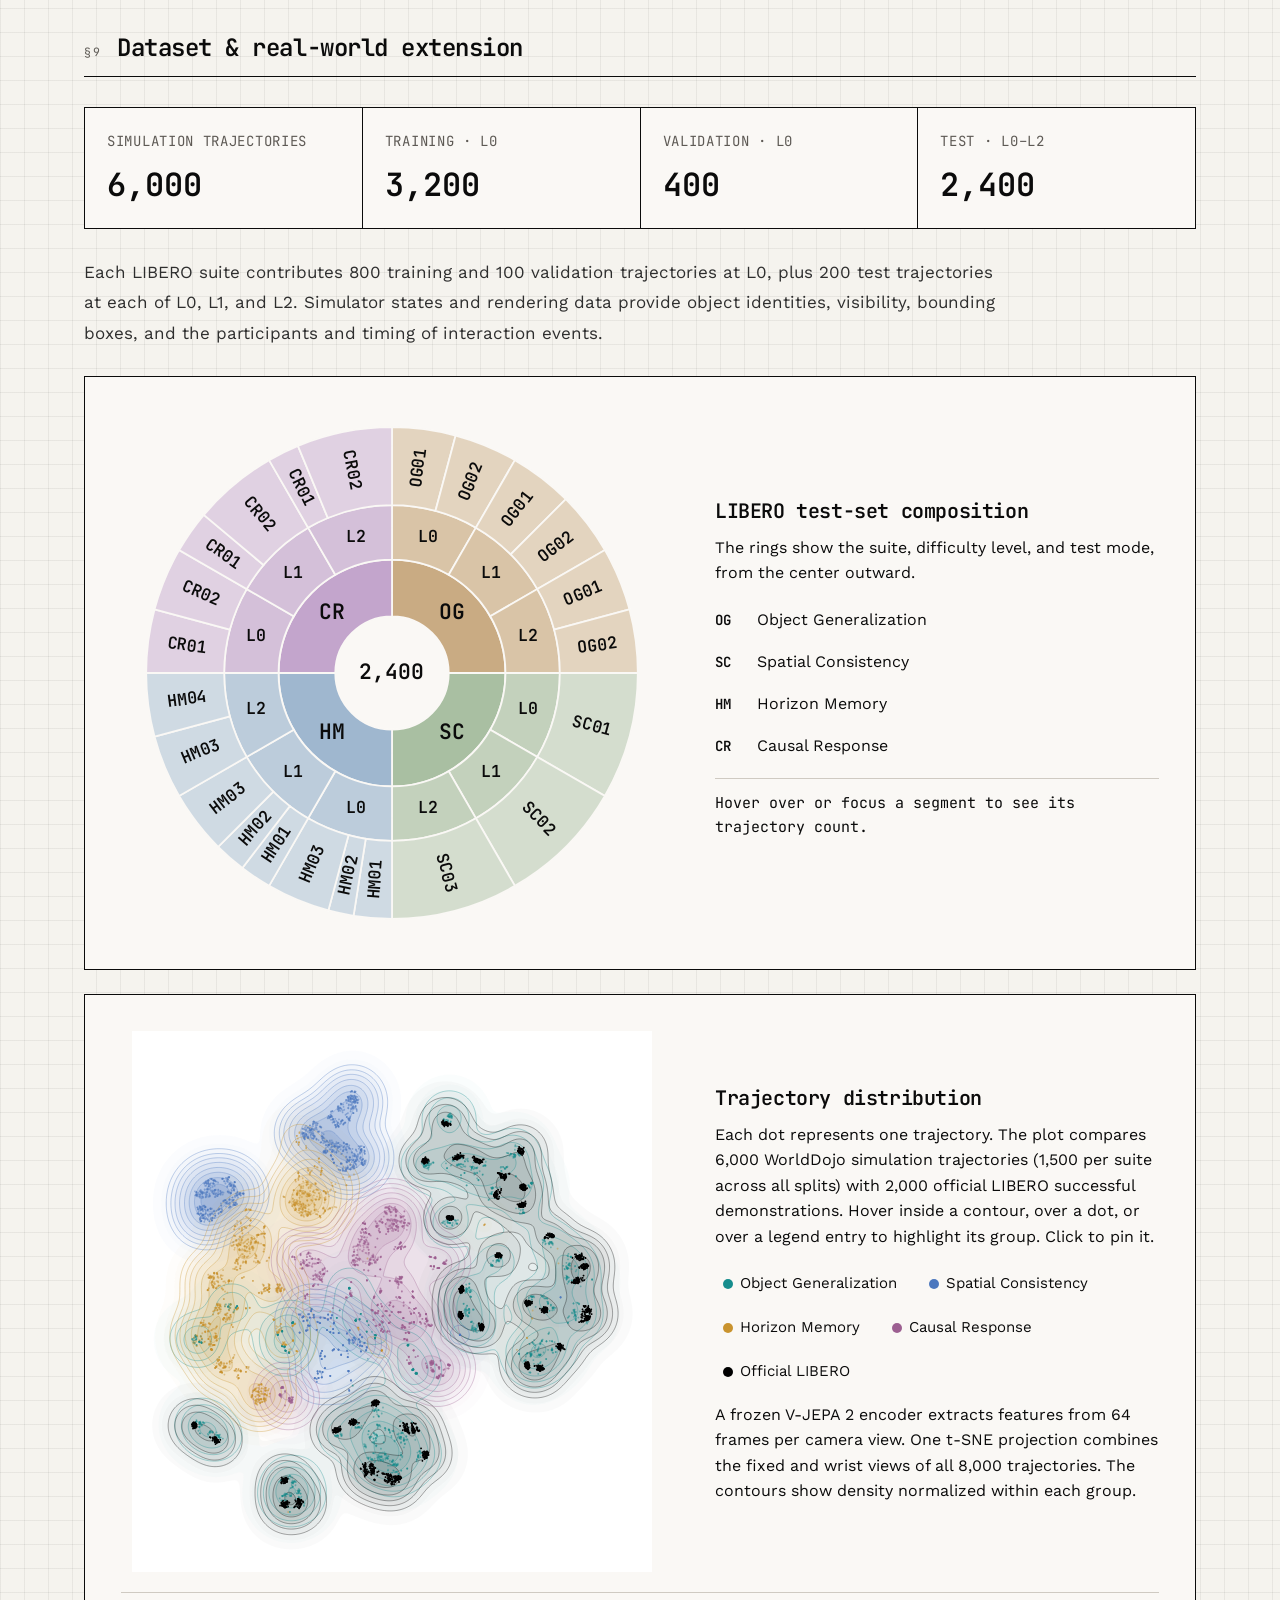
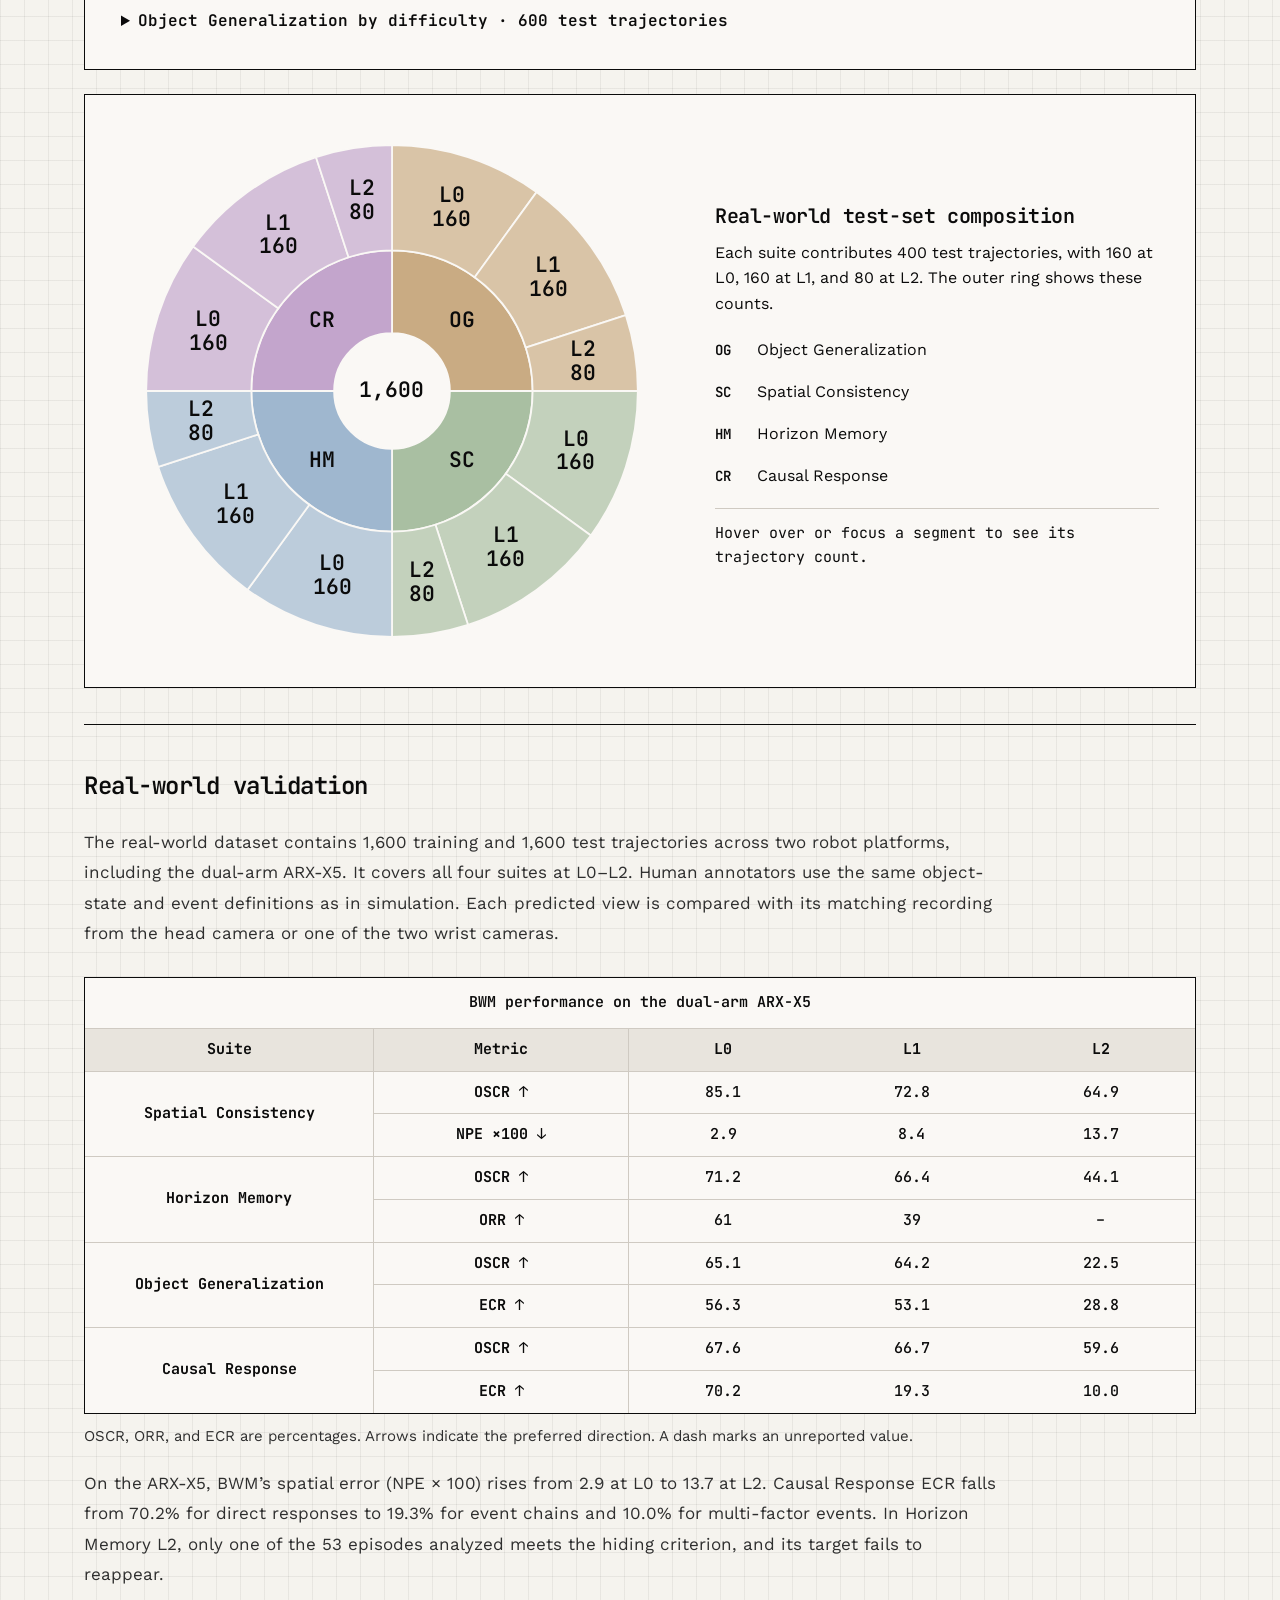
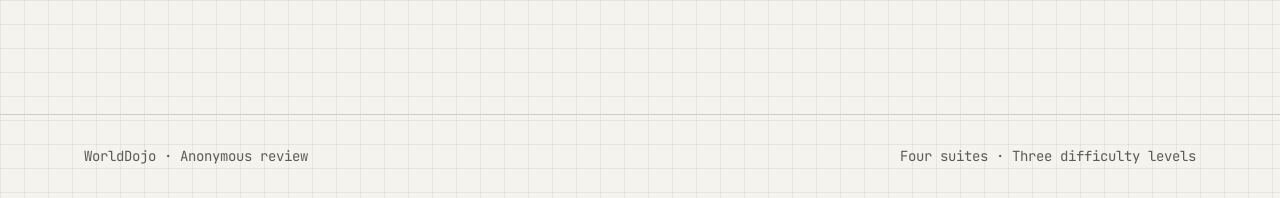
==== commit 40f934f8: "Group leaderboard rows by difficulty and enable contour selection" ====
--- a/index.html
+++ b/index.html
@@ -16,10 +16,10 @@
 <meta content="WorldDojo: A Comprehensive Benchmark for Interactive Embodied World Models in Robotic Manipulation" name="twitter:title"/>
 <meta content="Evaluating embodied world models across object generalization, spatial consistency, horizon memory, and causal response." name="twitter:description"/>
 <link href="assets/original.css" rel="stylesheet"/>
-<link href="assets/site.css?v=4d7e54d216" rel="stylesheet"/>
+<link href="assets/site.css?v=40a72f616c" rel="stylesheet"/>
 <meta content="worlddojo/paper-figures/figure-01-overview.png?v=21d9a44036" property="og:image"/>
 <meta content="worlddojo/paper-figures/figure-01-overview.png?v=21d9a44036" name="twitter:image"/>
-<link rel="stylesheet" href="assets/distribution.css?v=623030077f"/>
+<link rel="stylesheet" href="assets/distribution.css?v=acdff294e0"/>
 <link rel="stylesheet" href="assets/analysis.css?v=d8b7f55e2f"/>
 <link rel="stylesheet" href="assets/compare.css?v=30df215715"/>
 <link rel="stylesheet" href="assets/hero-illustrations.css?v=878d410ef3"/>
@@ -160,7 +160,7 @@
 </section>
 <section class="mx-auto max-w-6xl px-5 pt-20" id="metrics"><div class="section-heading"><span class="eyebrow">§5</span><h2>Measure states and events</h2></div><p class="section-intro">Four complementary metrics evaluate corresponding predicted and reference observations. Each suite pairs OSCR with a capability-specific measure.</p><div class="metrics-grid"><article><div class="metric-top"><span class="metric-id">OSCR</span><span class="eyebrow">Higher ↑</span></div><h3>Object State Consistency Rate</h3><p>How often the target objects in a predicted view match their reference appearance, form, and pose.</p><details><summary>Definition &amp; protocol</summary><p>For each sampled timestep with at least one valid target, GPT-6-Astra judges the valid targets as a set against the reference. The protocol samples six frames per trajectory. It averages the binary judgments over eligible timesteps for each view, equally over valid views within a sample, and finally over samples.</p><code>OSCRᵥ = (1 / |Tᵥ|) Σₜ∈Tᵥ J_state(t, v)</code></details></article><article><div class="metric-top"><span class="metric-id">NPE</span><span class="eyebrow">Lower ↓</span></div><h3>Normalized Position Error</h3><p>Bounding-box center distance normalized by the image diagonal. Missing or invalid predicted boxes receive the maximum error.</p><details><summary>Definition &amp; protocol</summary><p>Average over reference-defined evaluation instances. NPE ranges from 0 to 1. The leaderboard displays NPE × 100 and ranks with unrounded values.</p><code>NPE = mean(||center(predicted box) − center(reference box)||₂ / image diagonal); invalid prediction → 1</code></details></article><article><div class="metric-top"><span class="metric-id">ORR</span><span class="eyebrow">Higher ↑</span></div><h3>Object Reappearance Rate</h3><p>The fraction of correctly hidden targets that reappear in every sampled reappearance frame.</p><details><summary>Definition &amp; protocol</summary><p>Reference videos define the hiding and reappearance phases. h_e requires absence from every sampled hiding frame; r_e requires visibility in every sampled reappearance frame. ORR is conditional on correct hiding, not all episodes.</p><code>ORR = Σ(h_e r_e) / Σh_e</code></details></article><article><div class="metric-top"><span class="metric-id">ECR</span><span class="eyebrow">Higher ↑</span></div><h3>Event Consistency Rate</h3><p>Agreement between predicted event occurrence and task expectations, counting missed events and events that should not occur.</p><details><summary>Definition &amp; protocol</summary><p>GPT-6-Astra identifies events by predicate, participants, and temporal window. Factual and counterfactual trajectories have their own expected labels.</p><code>ECR = (1 / |E|) Σ 1[predicted occurrence = expected occurrence]</code></details></article></div><details class="judge-reliability"><summary>How reliable are the automated judgments?</summary>
 <p>On predicted videos, GPT-6-Astra agrees with human consensus in 90.6% of object-state judgments and 88.0% of event judgments. Individual annotators agree with the consensus in 89.7% and 85.3% of judgments, respectively.</p>
-<div class="judge-scroll" role="region" tabindex="0" aria-label="Judge reliability comparison"><table><caption>Judge reliability (%)</caption><thead><tr><th rowspan="2" scope="col">Judge</th><th colspan="2" scope="colgroup">Reference videos<br>Accuracy</th><th colspan="2" scope="colgroup">Predicted videos<br>Agreement with humans</th></tr><tr><th scope="col">State</th><th scope="col">Event</th><th scope="col">State</th><th scope="col">Event</th></tr></thead><tbody><tr><th scope="row">Qwen3-VL-8B</th><td>99.3</td><td>75.3</td><td>84.6</td><td>60.3</td></tr><tr><th scope="row">Qwen3-VL-32B</th><td>99.9</td><td>77.7</td><td>85.9</td><td>73.8</td></tr><tr><th scope="row">Gemini-3.1-Pro</th><td>99.9</td><td>88.7</td><td>71.7</td><td>80.7</td></tr><tr><th scope="row">GPT-6-Astra</th><td>99.9</td><td>99.3</td><td>90.6</td><td>88.0</td></tr><tr><th scope="row">Human</th><td>99.9</td><td>99.9</td><td>89.7</td><td>85.3</td></tr></tbody></table></div></details></section><section class="mx-auto max-w-6xl px-5 pt-20" id="leaderboard"><div class="section-heading"><span class="eyebrow">§6</span><h2>Leaderboard</h2></div><p class="section-intro">Five models evaluated in LIBERO simulation across two fine-tuning settings and three difficulty levels. Each setting is evaluated on 200 test trajectories per suite and level. Both training conditions use fine-tuned models.</p><div class="board" data-leaderboard=""><div class="board-controls"><div class="suite-select-control"><span class="control-label" id="suite-sort-label">Sort by suite</span><select aria-label="Sort by suite" data-board-suite=""><option value="SC">Spatial Consistency</option><option value="HM">Horizon Memory</option><option value="OG">Object Generalization</option><option value="CR">Causal Response</option></select></div><label class="search-control"><span class="control-label">Find a model</span><input aria-label="Find a model" placeholder="Search model name" type="search"/></label><button class="text-button" data-clear="" type="button">Clear</button><button class="ink-button" data-csv="" type="button">Export CSV ↓</button></div><div class="board-meta"><span data-ranking-label=""></span><span aria-live="polite" data-board-status="" role="status"></span></div><p class="board-scroll-hint">Swipe to compare all 4 suites × 3 levels →</p><div aria-label="All four suites across L0, L1 and L2. Each level shows two metrics in the same order as its header." class="table-scroll" role="region" tabindex="0"><table><caption class="sr-only">All four suites and all three difficulty levels in one table. Each model and fine-tuning setting occupies one row. Each level stacks two metrics in header order. Click a metric header to rank entries.</caption><thead></thead><tbody></tbody></table></div><p class="board-note">All four suites and three levels are shown. Each level stacks its two scores in header order. The suite selector changes sorting only; click any metric header to rank its values. Medals refer to that exact column, and <span class="best-value">best values</span> are marked in each column. ↑ higher is better; ↓ lower is better. OSCR, ORR and ECR are percentages. NPE is displayed ×100 and ranked before rounding. No average or composite score is used.</p><noscript><p>Enable JavaScript to view the interactive leaderboard.</p></noscript></div></section><section class="mx-auto max-w-6xl px-5 pt-20" id="capabilities"><div class="section-heading"><span class="eyebrow">§7</span><h2>Capability map</h2></div><div class="capability-map" data-capability-map=""><p class="section-intro">Every model on one chart. Each profile spans eight capability measures: the farther it reaches from the center, the stronger the performance on that axis.</p><div class="map-toolbar"><div><span class="control-label">Difficulty level</span><div aria-label="Map difficulty level" class="map-levels" role="group"><button aria-pressed="true" class="ink-button ink-button-solid" data-map-level="L0" type="button">L0</button><button aria-pressed="false" class="ink-button" data-map-level="L1" type="button">L1</button><button aria-pressed="false" class="ink-button" data-map-level="L2" type="button">L2</button></div></div><div class="map-training-control"><span class="control-label" id="map-training-label">Fine-tuning data</span><select aria-label="Map fine-tuning data" data-map-training=""><option value="demo">LIBERO Demo.</option><option selected="" value="worlddojo_l0">WorldDojo L0</option></select></div><p aria-live="polite" class="map-context" data-map-context="" role="status"></p></div><div class="map-panel"><figure class="map-figure"><div data-map-chart=""></div><figcaption>Farther from the center = stronger · fixed 0–100 scale</figcaption></figure><aside aria-label="Model focus controls" class="map-sidebar"><div class="map-sidebar-title"><h3>Models</h3><button class="text-button" data-map-reset="" type="button">Show all</button></div><p class="map-instruction">Hover to preview · click to pin</p><ul class="map-model-list" data-map-models=""></ul><div class="map-detail" data-map-detail=""></div></aside></div><p class="map-note">SC: Spatial Consistency · HM: Horizon Memory · OG: Object Generalization · CR: Causal Response. Rates are percentages. The chart and model details show 1 − NPE as a percentage. Higher values indicate smaller position errors. Each axis keeps its own meaning; polygon area is not a benchmark score.</p><noscript>Enable JavaScript to explore the model capability map, or read the results in the paper.</noscript></div></section><section class="mx-auto max-w-6xl px-5 pt-20" id="analysis"><div class="section-heading"><span class="eyebrow">§8</span><h2>What the benchmark reveals</h2></div><div class="findings-grid"><article><p class="finding-stat">51.3% → 7.6%</p><h3>Event prediction breaks down as dependencies grow.</h3><p>Across five models fine-tuned on successful demonstrations, mean Causal Response ECR falls from 51.3% for direct responses to 16.2% for event chains and 7.6% for multi-factor events.</p><small>Five-model mean; official LIBERO successful-demonstration fine-tuning; Causal Response L0–L2.</small></article><article><p class="finding-stat">16.79 vs. 8.48</p><h3>Dynamic views magnify spatial errors.</h3><p>After WorldDojo-L0 fine-tuning, mean localization error for sequential object motion reaches 16.79 in the wrist-camera view versus 8.48 in the fixed view (NPE × 100), averaged over BWM and Cosmos3-Nano.</p><small>Two-model mean; WorldDojo-L0 fine-tuning; Spatial Consistency L2; NPE × 100.</small></article><article><p class="finding-stat">66.0% vs. 28.7%</p><h3>Interaction targets are harder to preserve.</h3><p>On unseen-object tasks, BWM achieves 66.0% OSCR for background objects and 28.7% for interaction targets. Cosmos3-Nano shows the same gap: 45.7% versus 23.5%.</p><small>WorldDojo-L0 fine-tuning; Object Generalization L2; object-role subsets.</small></article><article><p class="finding-stat">+26.5 → +6.0 points</p><h3>More diverse training helps, but gains shrink with difficulty.</h3><p>WorldDojo-L0 fine-tuning raises mean Causal Response ECR by 26.5 percentage points at L0, 12.9 at L1, and 6.0 at L2. Even after fine-tuning, the L2 mean reaches only 13.6%.</p><small>Five-model mean; WorldDojo-L0 versus successful-demonstration fine-tuning; Causal Response.</small></article></div><div aria-label="Paper analyses" class="figure-tabs" role="tablist"><button aria-controls="analysis-panel-0" aria-selected="true" class="ink-button" data-analysis="0" id="analysis-tab-0" role="tab" tabindex="0" type="button">Causal response</button><button aria-controls="analysis-panel-1" aria-selected="false" class="ink-button" data-analysis="1" id="analysis-tab-1" role="tab" tabindex="-1" type="button">Localization &amp; generalization</button><button aria-controls="analysis-panel-2" aria-selected="false" class="ink-button" data-analysis="2" id="analysis-tab-2" role="tab" tabindex="-1" type="button">Frame sampling</button><button aria-controls="analysis-panel-3" aria-selected="false" class="ink-button" data-analysis="3" id="analysis-tab-3" role="tab" tabindex="-1" type="button">Prediction failures</button></div><div aria-labelledby="analysis-tab-0" id="analysis-panel-0" role="tabpanel" tabindex="0"><div class="analysis-native" data-native-analysis="causal"><div class="analysis-toolbar"><div><h3>Causal response</h3><p>Compare training conditions on paired interventions, event chains and logical triggers.</p></div></div><div class="analysis-plots"></div></div></div><div aria-labelledby="analysis-tab-1" hidden="" id="analysis-panel-1" role="tabpanel" tabindex="0"><div class="analysis-native" data-native-analysis="localization"><div class="analysis-toolbar"><div><h3>Localization &amp; generalization</h3><p>Models fine-tuned on WorldDojo L0. Compare localization error by camera, object-state consistency by role, and counts of substitutions and deformations at each difficulty level.</p></div></div><div class="analysis-plots"></div></div></div><div aria-labelledby="analysis-tab-2" hidden="" id="analysis-panel-2" role="tabpanel" tabindex="0"><div class="analysis-native" data-native-analysis="sampling"><div class="analysis-toolbar"><div><h3>How many frames does OSCR need?</h3><p>Overall OSCR is 37.01% with five frames, 36.82% with six and 35.07% with ten. The six-frame protocol uses 40% fewer frames than the ten-frame protocol.</p></div></div>
+<div class="judge-scroll" role="region" tabindex="0" aria-label="Judge reliability comparison"><table><caption>Judge reliability (%)</caption><thead><tr><th rowspan="2" scope="col">Judge</th><th colspan="2" scope="colgroup">Reference videos<br>Accuracy</th><th colspan="2" scope="colgroup">Predicted videos<br>Agreement with humans</th></tr><tr><th scope="col">State</th><th scope="col">Event</th><th scope="col">State</th><th scope="col">Event</th></tr></thead><tbody><tr><th scope="row">Qwen3-VL-8B</th><td>99.3</td><td>75.3</td><td>84.6</td><td>60.3</td></tr><tr><th scope="row">Qwen3-VL-32B</th><td>99.9</td><td>77.7</td><td>85.9</td><td>73.8</td></tr><tr><th scope="row">Gemini-3.1-Pro</th><td>99.9</td><td>88.7</td><td>71.7</td><td>80.7</td></tr><tr><th scope="row">GPT-6-Astra</th><td>99.9</td><td>99.3</td><td>90.6</td><td>88.0</td></tr><tr><th scope="row">Human</th><td>99.9</td><td>99.9</td><td>89.7</td><td>85.3</td></tr></tbody></table></div></details></section><section class="mx-auto max-w-6xl px-5 pt-20" id="leaderboard"><div class="section-heading"><span class="eyebrow">§6</span><h2>Leaderboard</h2></div><p class="section-intro">Five models evaluated in LIBERO simulation across two fine-tuning settings and three difficulty levels. Each setting is evaluated on 200 test trajectories per suite and level. Both training conditions use fine-tuned models.</p><div class="board" data-leaderboard=""><div class="board-controls"><div class="suite-select-control"><span class="control-label" id="suite-sort-label">Sort by suite</span><select aria-label="Sort by suite" data-board-suite=""><option value="SC">Spatial Consistency</option><option value="HM">Horizon Memory</option><option value="OG">Object Generalization</option><option value="CR">Causal Response</option></select></div><fieldset data-ranking-level><legend class="control-label">Rank at level</legend></fieldset><label class="search-control"><span class="control-label">Find a model</span><input aria-label="Find a model" placeholder="Search model name" type="search"/></label><button class="text-button" data-clear="" type="button">Clear</button><button class="ink-button" data-csv="" type="button">Export CSV ↓</button></div><div class="board-meta"><span data-ranking-label=""></span><span aria-live="polite" data-board-status="" role="status"></span></div><p class="board-scroll-hint">Swipe to compare all 4 suites × 3 levels →</p><div aria-label="Results by model, fine-tuning setting and difficulty" class="table-scroll" role="region" tabindex="0"><table><caption class="sr-only">L0, L1 and L2 occupy successive rows for each model and fine-tuning setting.</caption><thead></thead><tbody></tbody></table></div><p class="board-note">Select a level and click a metric to rank entries. Gold highlights the best score for each level and metric. NPE is ranked before rounding.</p><noscript><p>Enable JavaScript to view the interactive leaderboard.</p></noscript></div></section><section class="mx-auto max-w-6xl px-5 pt-20" id="capabilities"><div class="section-heading"><span class="eyebrow">§7</span><h2>Capability map</h2></div><div class="capability-map" data-capability-map=""><p class="section-intro">Every model on one chart. Each profile spans eight capability measures: the farther it reaches from the center, the stronger the performance on that axis.</p><div class="map-toolbar"><div><span class="control-label">Difficulty level</span><div aria-label="Map difficulty level" class="map-levels" role="group"><button aria-pressed="true" class="ink-button ink-button-solid" data-map-level="L0" type="button">L0</button><button aria-pressed="false" class="ink-button" data-map-level="L1" type="button">L1</button><button aria-pressed="false" class="ink-button" data-map-level="L2" type="button">L2</button></div></div><div class="map-training-control"><span class="control-label" id="map-training-label">Fine-tuning data</span><select aria-label="Map fine-tuning data" data-map-training=""><option value="demo">LIBERO Demo.</option><option selected="" value="worlddojo_l0">WorldDojo L0</option></select></div><p aria-live="polite" class="map-context" data-map-context="" role="status"></p></div><div class="map-panel"><figure class="map-figure"><div data-map-chart=""></div><figcaption>Farther from the center = stronger · fixed 0–100 scale</figcaption></figure><aside aria-label="Model focus controls" class="map-sidebar"><div class="map-sidebar-title"><h3>Models</h3><button class="text-button" data-map-reset="" type="button">Show all</button></div><p class="map-instruction">Hover to preview · click to pin</p><ul class="map-model-list" data-map-models=""></ul><div class="map-detail" data-map-detail=""></div></aside></div><p class="map-note">SC: Spatial Consistency · HM: Horizon Memory · OG: Object Generalization · CR: Causal Response. Rates are percentages. The chart and model details show 1 − NPE as a percentage. Higher values indicate smaller position errors. Each axis keeps its own meaning; polygon area is not a benchmark score.</p><noscript>Enable JavaScript to explore the model capability map, or read the results in the paper.</noscript></div></section><section class="mx-auto max-w-6xl px-5 pt-20" id="analysis"><div class="section-heading"><span class="eyebrow">§8</span><h2>What the benchmark reveals</h2></div><div class="findings-grid"><article><p class="finding-stat">51.3% → 7.6%</p><h3>Complex triggers are harder to predict</h3><p>ECR for direct responses versus multi-factor events, averaged over five models trained on LIBERO demonstrations.</p></article><article><p class="finding-stat">16.79 vs. 8.48</p><h3>Wrist views nearly double localization error</h3><p>Wrist versus fixed camera during sequential motion. Mean NPE ×100 for BWM and Cosmos3-Nano after WorldDojo L0 fine-tuning.</p></article><article><p class="finding-stat">66.0% vs. 28.7%</p><h3>BWM preserves background objects more often</h3><p>Background versus interaction-target OSCR on unseen objects after WorldDojo L0 fine-tuning.</p></article><article><p class="finding-stat">+26.5 → +6.0 points</p><h3>Training gains shrink with difficulty</h3><p>Across five models, switching from LIBERO demonstrations to WorldDojo L0 yields a larger ECR gain at L0 than at L2.</p></article></div><div aria-label="Paper analyses" class="figure-tabs" role="tablist"><button aria-controls="analysis-panel-0" aria-selected="true" class="ink-button" data-analysis="0" id="analysis-tab-0" role="tab" tabindex="0" type="button">Causal response</button><button aria-controls="analysis-panel-1" aria-selected="false" class="ink-button" data-analysis="1" id="analysis-tab-1" role="tab" tabindex="-1" type="button">Localization &amp; generalization</button><button aria-controls="analysis-panel-2" aria-selected="false" class="ink-button" data-analysis="2" id="analysis-tab-2" role="tab" tabindex="-1" type="button">Frame sampling</button><button aria-controls="analysis-panel-3" aria-selected="false" class="ink-button" data-analysis="3" id="analysis-tab-3" role="tab" tabindex="-1" type="button">Prediction failures</button></div><div aria-labelledby="analysis-tab-0" id="analysis-panel-0" role="tabpanel" tabindex="0"><div class="analysis-native" data-native-analysis="causal"><div class="analysis-toolbar"><div><h3>Causal response</h3><p>Compare training conditions on paired interventions, event chains and logical triggers.</p></div></div><div class="analysis-plots"></div></div></div><div aria-labelledby="analysis-tab-1" hidden="" id="analysis-panel-1" role="tabpanel" tabindex="0"><div class="analysis-native" data-native-analysis="localization"><div class="analysis-toolbar"><div><h3>Localization &amp; generalization</h3><p>Models fine-tuned on WorldDojo L0. Compare localization error by camera, object-state consistency by role, and counts of substitutions and deformations at each difficulty level.</p></div></div><div class="analysis-plots"></div></div></div><div aria-labelledby="analysis-tab-2" hidden="" id="analysis-panel-2" role="tabpanel" tabindex="0"><div class="analysis-native" data-native-analysis="sampling"><div class="analysis-toolbar"><div><h3>How many frames does OSCR need?</h3><p>Overall OSCR is 37.01% with five frames, 36.82% with six and 35.07% with ten. The six-frame protocol uses 40% fewer frames than the ten-frame protocol.</p></div></div>
 <div class="sampling-layout"><div><strong>OSCR (%)</strong><svg role="img" aria-label="Overall and per-level object state consistency across one to ten sampled frames"></svg><div class="sampling-axis-title">Number of sampled frames</div></div>
 <div><dl class="sampling-values" aria-live="polite"></dl><label for="sampling-count">Sampled frames <output for="sampling-count">6 frames</output></label><input id="sampling-count" type="range" min="1" max="10" step="1" value="6"></div></div></div></div><div aria-labelledby="analysis-tab-3" hidden="" id="analysis-panel-3" role="tabpanel" tabindex="0"><div class="failure-explorer" data-failure-explorer>
   <div class="failure-tabs" role="tablist" aria-label="Prediction failure cases">
@@ -392,9 +392,9 @@
 <div class="distribution-legend"><span><b>OG</b>Object Generalization</span><span><b>SC</b>Spatial Consistency</span><span><b>HM</b>Horizon Memory</span><span><b>CR</b>Causal Response</span></div><p class="distribution-detail">Hover over or focus a segment to see its trajectory count.</p></div></div>
 </figure>
 <section class="tsne-panel" aria-labelledby="tsne-title">
-<div class="tsne-overview"><img data-projection="all" src="worlddojo/tsne/all.svg" width="1562" height="1624" alt="Density contours and individual trajectories in the joint t-SNE projection of WorldDojo and LIBERO." loading="lazy" decoding="async"><div>
+<div class="tsne-overview"><img data-projection="all" src="worlddojo/tsne/all.svg?v=3b8fc6d69f" width="1562" height="1624" alt="Density contours and individual trajectories in the joint t-SNE projection of WorldDojo and LIBERO." loading="lazy" decoding="async"><div>
 <h3 id="tsne-title">Trajectory distribution</h3>
-<p>Each dot represents one trajectory. The plot compares 6,000 WorldDojo simulation trajectories (1,500 per suite across all splits) with 2,000 official LIBERO successful demonstrations. Hover over a dot or legend entry to highlight its group. Click to pin it.</p>
+<p>Each dot represents one trajectory. The plot compares 6,000 WorldDojo simulation trajectories (1,500 per suite across all splits) with 2,000 official LIBERO successful demonstrations. Hover inside a contour, over a dot, or over a legend entry to highlight its group. Click to pin it.</p>
 <ul class="tsne-legend"><li style="--swatch:#168d8d">Object Generalization</li><li style="--swatch:#4b77be">Spatial Consistency</li><li style="--swatch:#c9932e">Horizon Memory</li><li style="--swatch:#9c5f91">Causal Response</li><li style="--swatch:#000000">Official LIBERO</li></ul>
 <p>A frozen V-JEPA 2 encoder extracts features from 64 frames per camera view. One t-SNE projection combines the fixed and wrist views of all 8,000 trajectories. The contours show density normalized within each group.</p>
 </div></div>
@@ -450,8 +450,8 @@
 </div>
 </footer>
 </div>
-<script defer="" src="worlddojo/content.js?v=377108d6fe"></script><script defer="" src="worlddojo/results.js?v=416b34dbb7"></script><script defer="" src="assets/site.js?v=9dfdae5b04"></script><script defer="" src="assets/leaderboard.js?v=713c71f28d"></script><script defer="" src="assets/analysis.js?v=82313a387e"></script><script defer="" src="assets/radar.js?v=ab901d9539"></script><script defer="" src="assets/select.js?v=e599cd583a"></script><script defer src="assets/distribution.js?v=c8a31a5fca"></script><script defer src="assets/analysis-charts.js?v=615e82a1cf"></script>
-<script defer src="worlddojo/tsne/projections.js?v=aec078a18f"></script><script defer src="assets/tsne.js?v=5624de5458"></script>
+<script defer="" src="worlddojo/content.js?v=377108d6fe"></script><script defer="" src="worlddojo/results.js?v=416b34dbb7"></script><script defer="" src="assets/site.js?v=9dfdae5b04"></script><script defer="" src="assets/leaderboard.js?v=e552e7e997"></script><script defer="" src="assets/analysis.js?v=82313a387e"></script><script defer="" src="assets/radar.js?v=ab901d9539"></script><script defer="" src="assets/select.js?v=e599cd583a"></script><script defer src="assets/distribution.js?v=c8a31a5fca"></script><script defer src="assets/analysis-charts.js?v=615e82a1cf"></script>
+<script defer src="worlddojo/tsne/projections.js?v=e31f49e2a9"></script><script defer src="assets/tsne.js?v=77f7210ee0"></script>
 <script defer src="worlddojo/compare/cases.js?v=581e0ccad3"></script>
 <script defer src="assets/compare.js?v=7cbfa72ae7"></script>
 <script defer src="assets/hero-rollout.js?v=ffbb1a486f"></script>
--- a/assets/site.css
+++ b/assets/site.css
@@ -451,44 +451,40 @@
   color: var(--ink-soft);
 }
 
-/* Fit all suites and levels by stacking each level's two metrics. */
-.board table{min-width:920px;table-layout:fixed;font-size:15px}
-.board .model-cell{width:164px;min-width:164px;padding:5px 12px}
-.board .rank-cell{width:48px;min-width:48px;left:164px;padding:8px 4px}
-.board thead .model-cell,.board thead .rank-cell{font-size:14px}
+/* One three-row group per model and fine-tuning setting. */
+.board{--identity-width:190px}
+.board table{width:100%;min-width:780px;table-layout:fixed;font-size:15px}
+.board .model-cell{width:var(--identity-width);min-width:var(--identity-width);max-width:none;padding:5px 10px}
+.board .level-cell{position:sticky;left:var(--identity-width);z-index:1;width:52px;text-align:center;background:var(--card);border-right:2px solid #8d8679}
+.board thead .level-cell{background:var(--muted)}
+.board .entry-identity{display:flex;align-items:center;gap:10px}
+.board .entry-rank{flex:0 0 30px;text-align:center;font:500 14px var(--font-mono)}
 .board .model-name{font-size:15px;line-height:1.35;white-space:normal}
-.board .model-training{font-size:12px;line-height:1.4;margin-top:5px;white-space:normal}
-.board thead [data-suite-heading]{font-size:15px;padding:10px 5px;white-space:normal;line-height:1.35}
-.board .suite-heading-label{display:block}
-.board thead tr:nth-child(2) th{padding:4px 0}
-.board .level-badge{font-size:17px}
-.board .metric-header button{display:block;width:100%;min-width:0;padding:4px 0;font-size:12px;line-height:18px}
-.board .metric-header button+button{border-top:1px solid #c8c3ba}
-.board td.score-pair{padding:0}
-.board .metric-value{padding:3px 1px;line-height:20px}
-.board .metric-value+.metric-value{border-top:1px solid #d6d0c6}
-.board .metric-value.selected-metric{background:color-mix(in srgb,var(--suite-wash) 88%,var(--card))}
-.board .metric-value .best-value{padding:1px 3px}
+.board .model-training{font-size:13px;line-height:1.4;margin-top:5px;white-space:normal}
+.board thead [data-suite-heading]{font-size:15px;padding:9px 4px;white-space:normal;line-height:1.35}
+.board thead tr:nth-child(2) th{padding:0}
+.board .metric-header button{display:block;width:100%;min-width:0;padding:6px 1px;font-size:13px;line-height:20px}
+.board tbody td,.board tbody .level-cell{padding:1px 4px;line-height:18px}
+.board tbody .level-cell{font-size:14px}
+.board tbody+tbody tr:first-child>*{border-top:1px solid #9b9489}
+.board .best-value{padding:0 3px}
+.board [data-ranking-level]{margin:0;padding:0;border:0}
+.board [data-ranking-level] button{height:44px;min-width:42px;border:1px solid var(--border);background:var(--card);font:500 15px var(--font-mono)}
+.board [data-ranking-level] button+button{border-left:0}
+.board [data-ranking-level] button[aria-pressed=true]{background:#eee8da;box-shadow:inset 0 -2px #89795b}
 @media(min-width:1000px){
- #leaderboard{max-width:1600px}
- .standalone-board-section{max-width:1600px}
- .board .table-scroll{overflow-x:visible}
-}
-@media(min-width:1400px){
- .board table{font-size:16px}
- .board .model-cell{width:180px;min-width:180px}
- .board .rank-cell{left:180px}
- .board .model-name{font-size:16px}
- .board .model-training{font-size:13px}
- .board .metric-header button{font-size:13px}
+ #leaderboard,.standalone-board-section{max-width:1600px}
 }
 @media(max-width:600px){
- .board table{min-width:1020px;font-size:16px}
- .board .model-cell{width:148px;min-width:148px;padding:10px}
- .board .model-name{font-size:16px}
- .board .model-training{font-size:14px}
- .board .metric-header button{min-height:44px;font-size:13px}
- .board .metric-value{padding:10px 2px}
+ .board{--identity-width:126px}
+ .board .model-cell{padding:6px}
+ .board .entry-identity{display:block}
+ .board .entry-rank{display:block;text-align:left}
+ .board .model-name{font-size:14px}
+ .board .model-training{font-size:12px;margin-top:2px}
+ .board .level-cell{width:40px}
  .board .suite-heading-label{position:static;width:auto;max-width:none;text-align:center}
- .board .level-badge{position:static;width:auto;text-align:center}
-}
+ .board .metric-header button{min-height:44px}
+ .board tbody td,.board tbody .level-cell{padding:4px;line-height:19px}
+ .board-controls [data-ranking-level]{grid-column:1/-1}
+}
--- a/assets/distribution.css
+++ b/assets/distribution.css
@@ -53,6 +53,7 @@
 .tsne-plot svg{position:absolute;inset:0;width:100%;height:100%;fill:none}
 .tsne-plot g{opacity:0}
 .tsne-plot g.is-active{opacity:1}
+.tsne-region{opacity:0;pointer-events:fill;cursor:pointer}
 .tsne-contour{stroke-width:.65;stroke-opacity:.7;pointer-events:none}
 .tsne-dots{stroke-linecap:round;pointer-events:stroke;cursor:pointer}
 .has-highlight .tsne-plot img{opacity:.13}
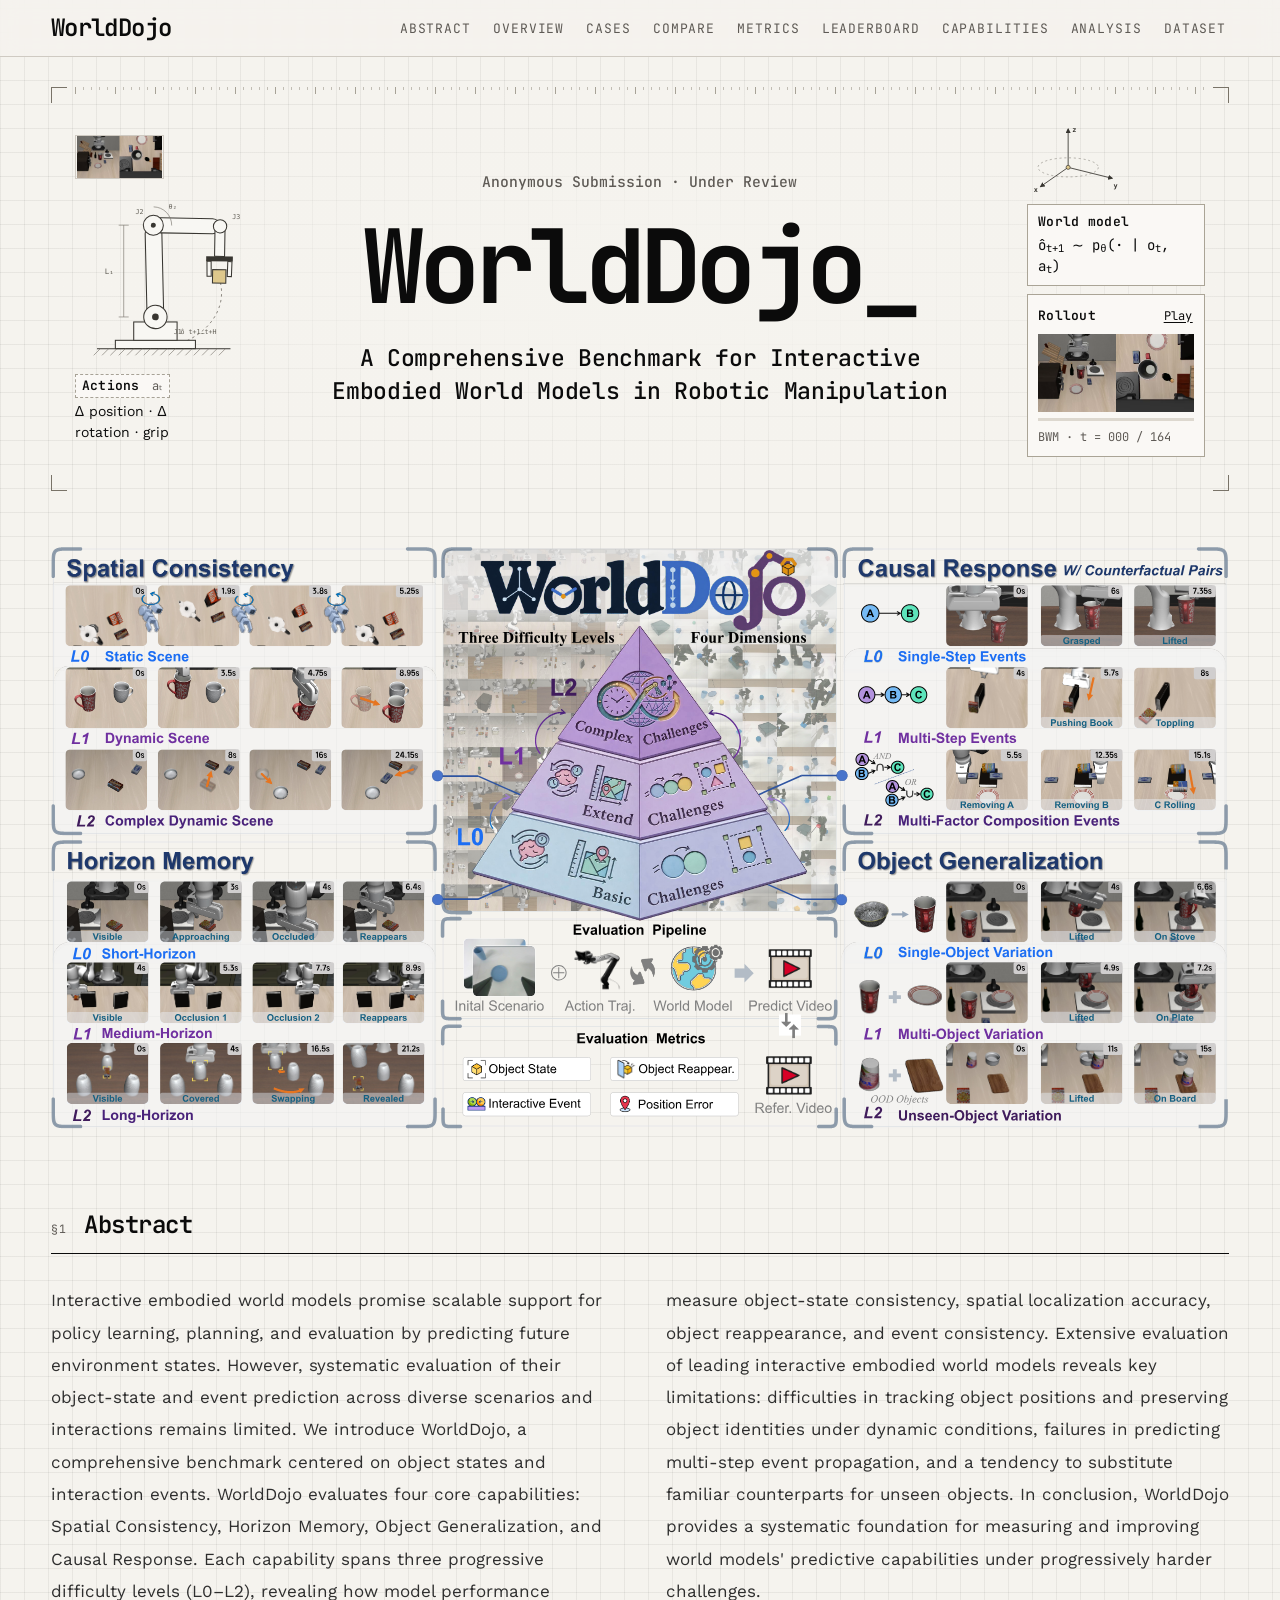
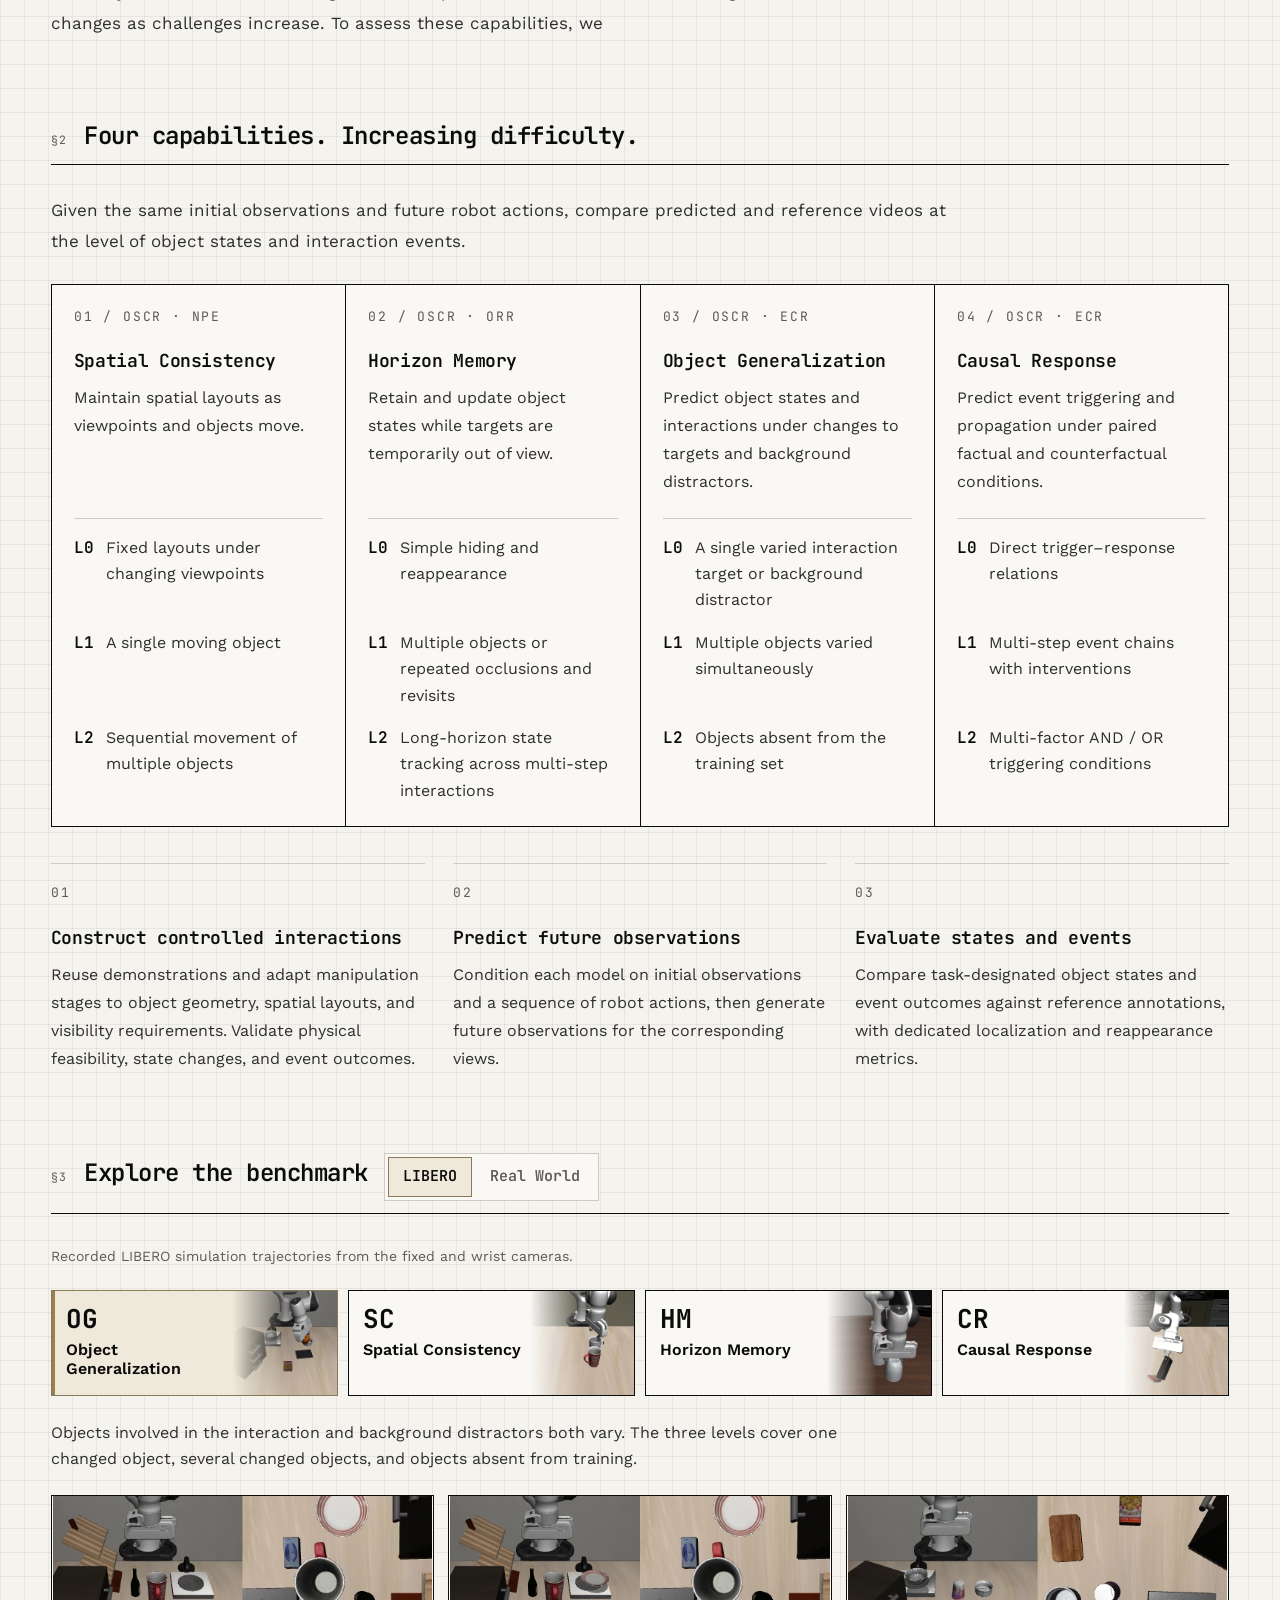
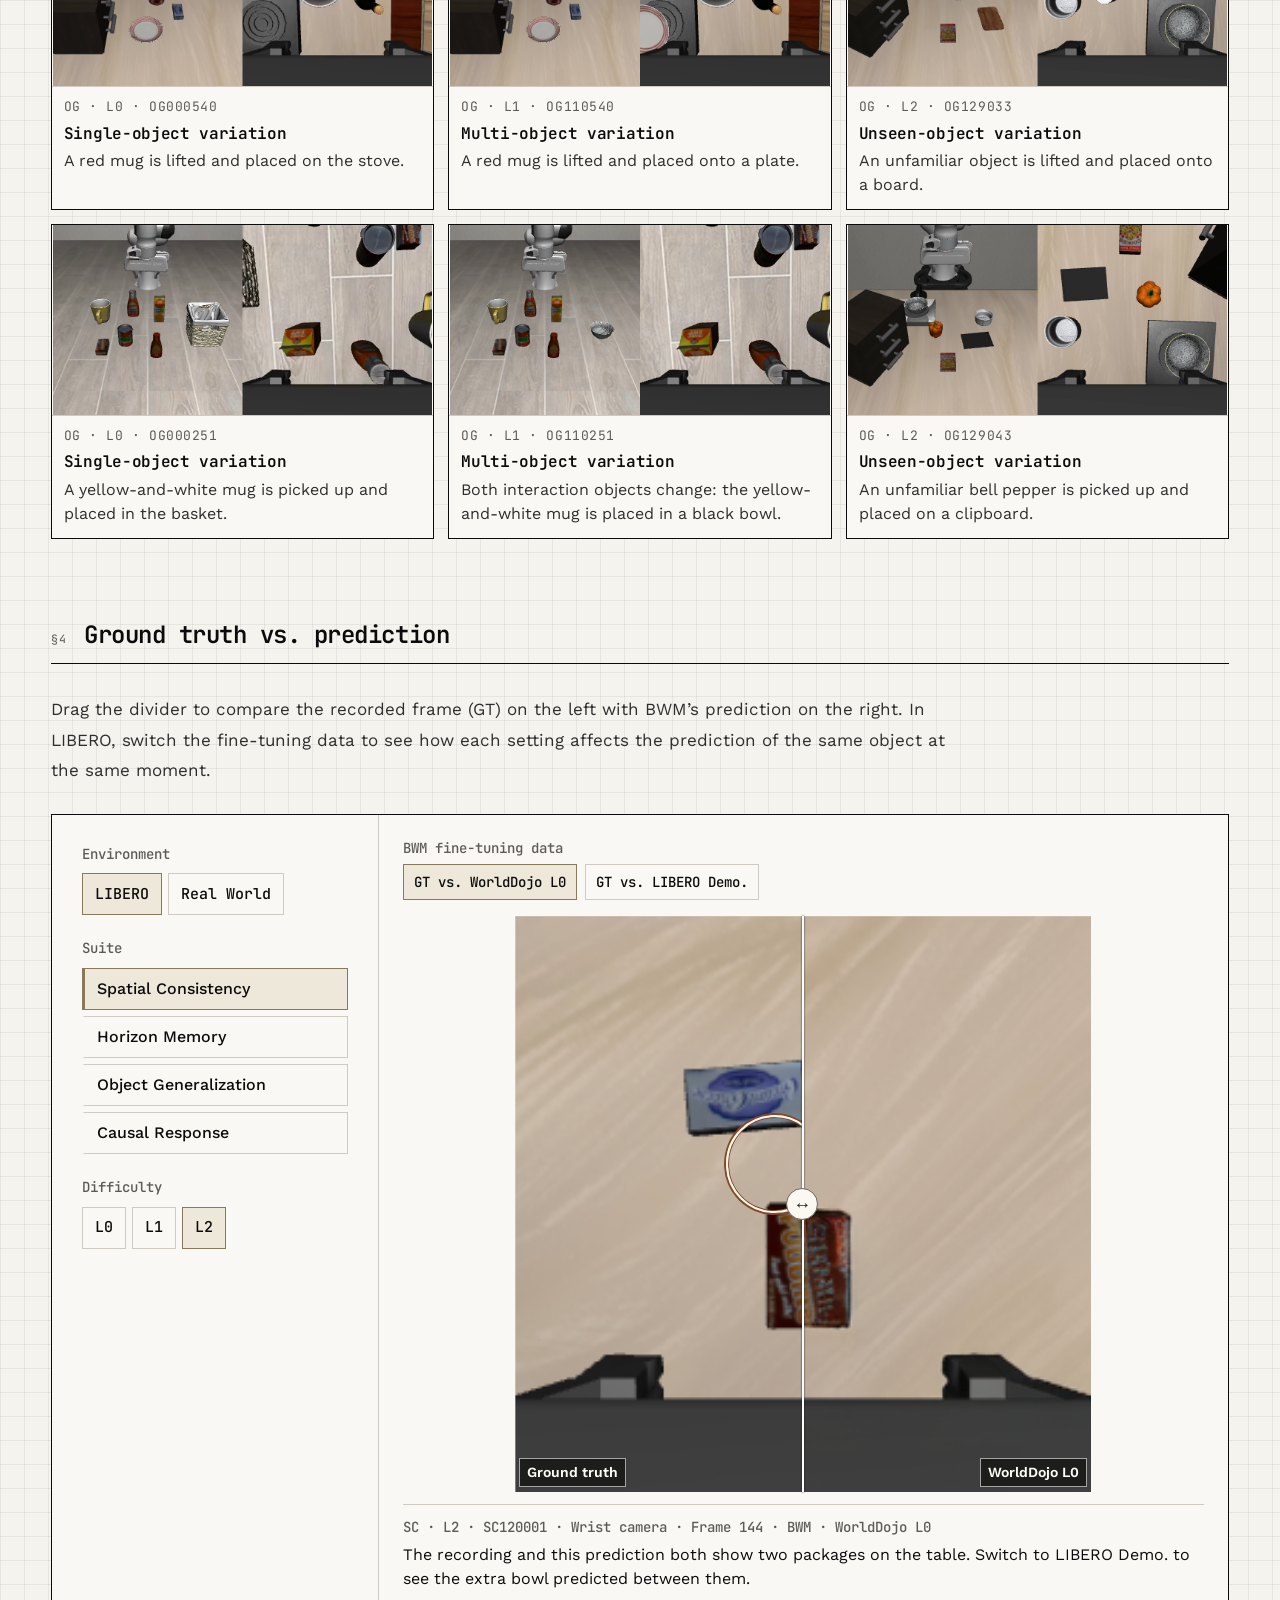
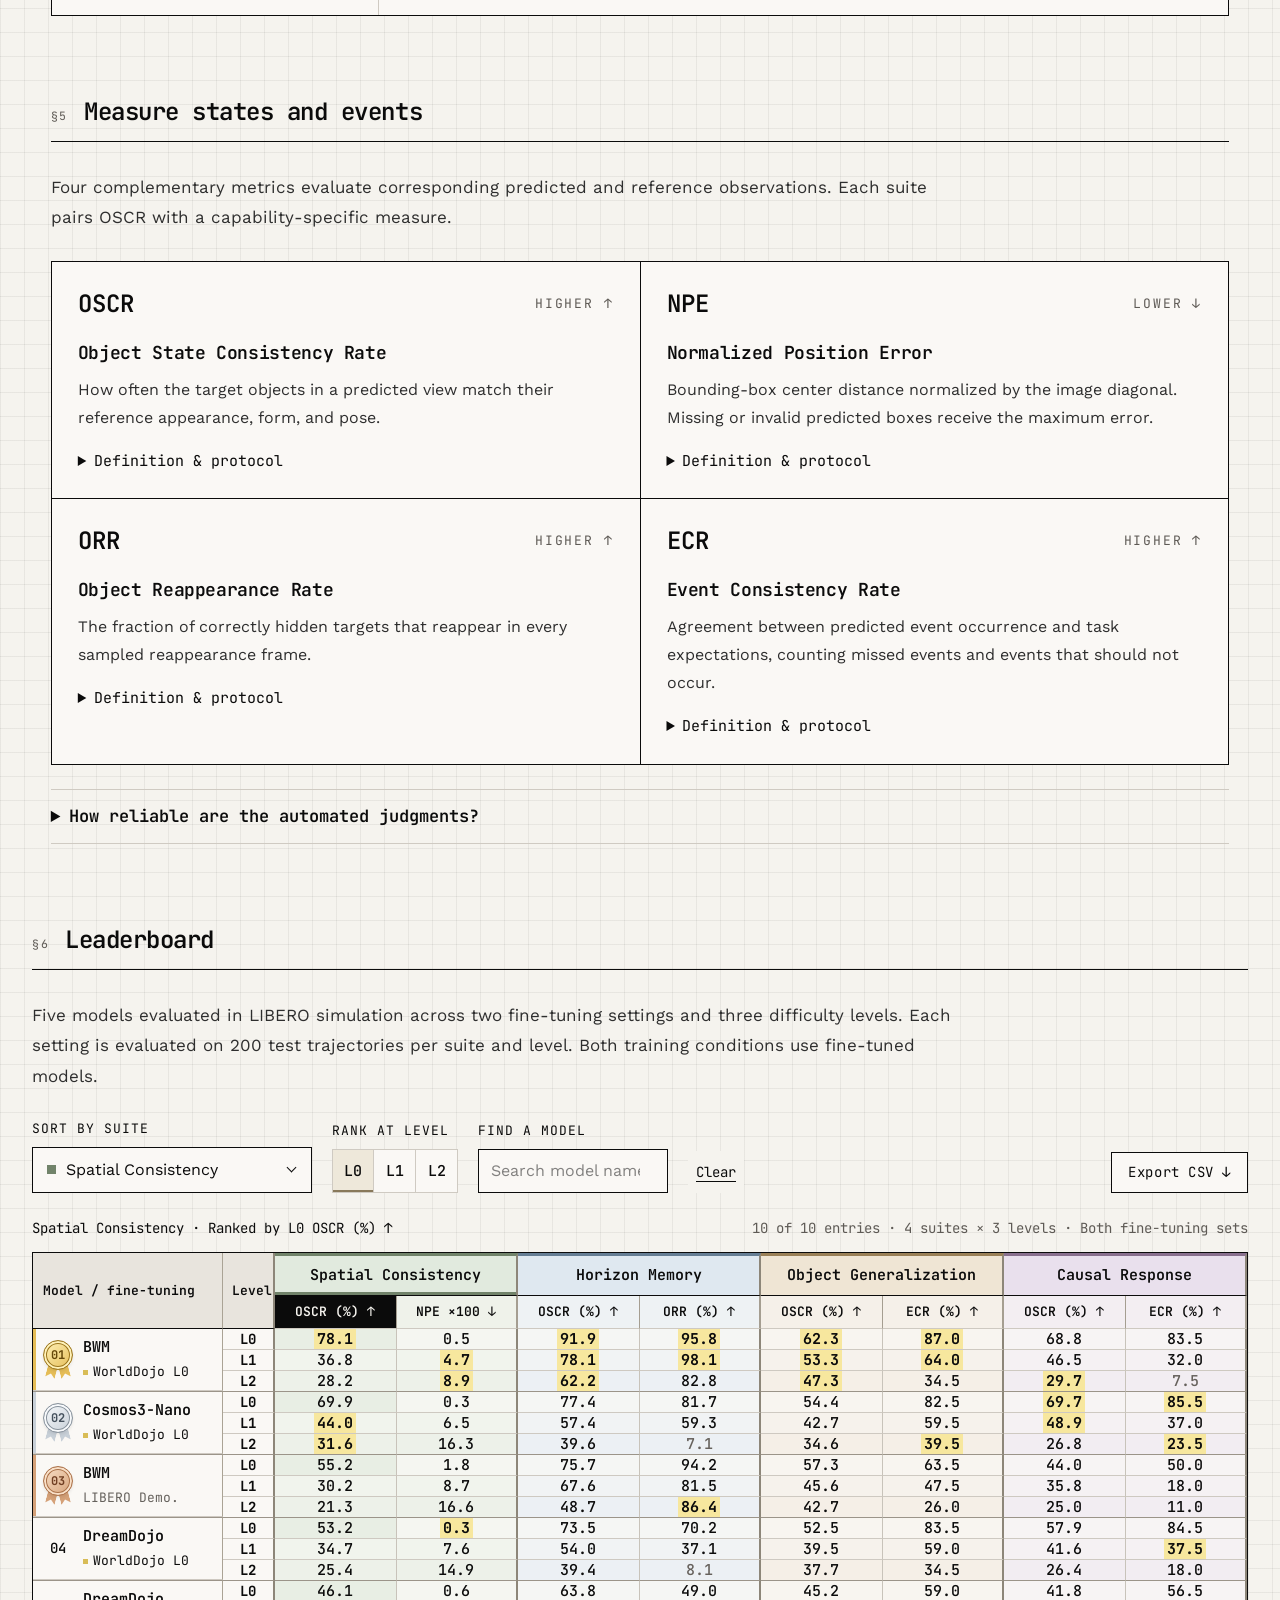
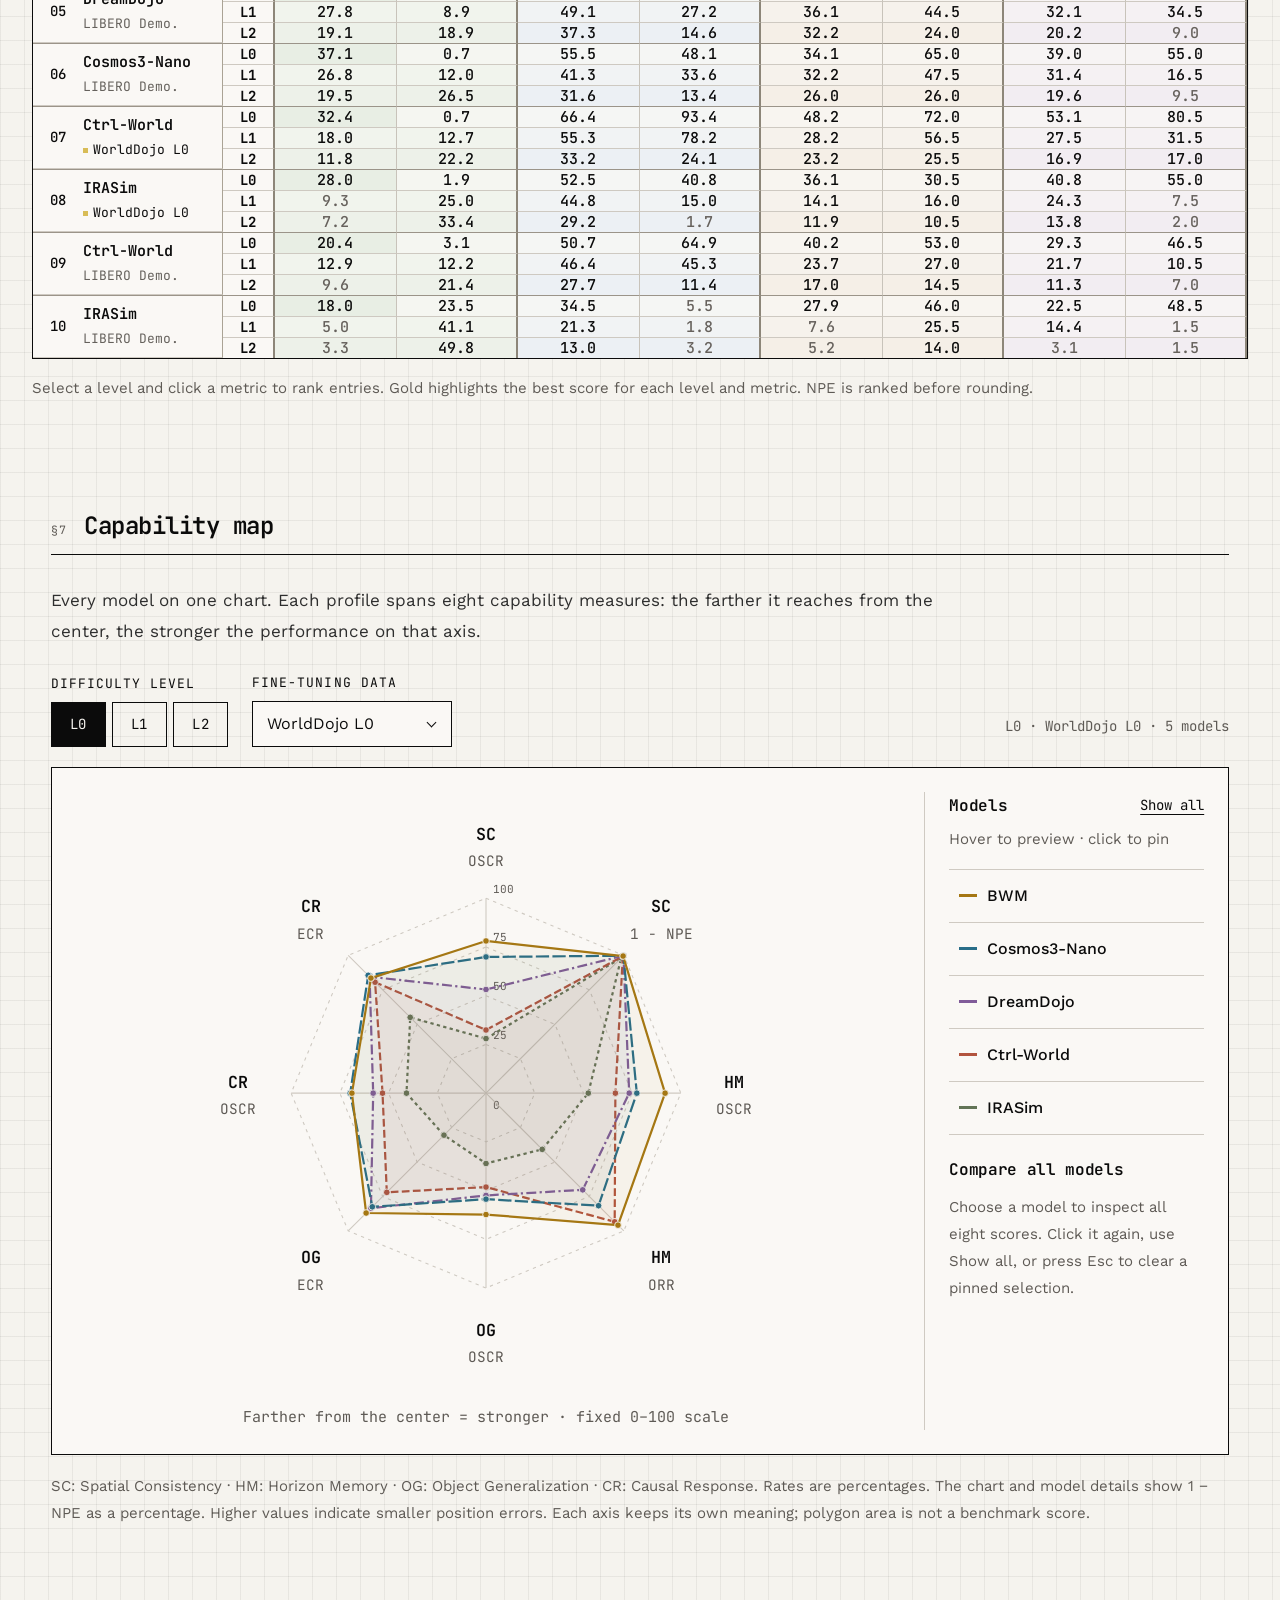
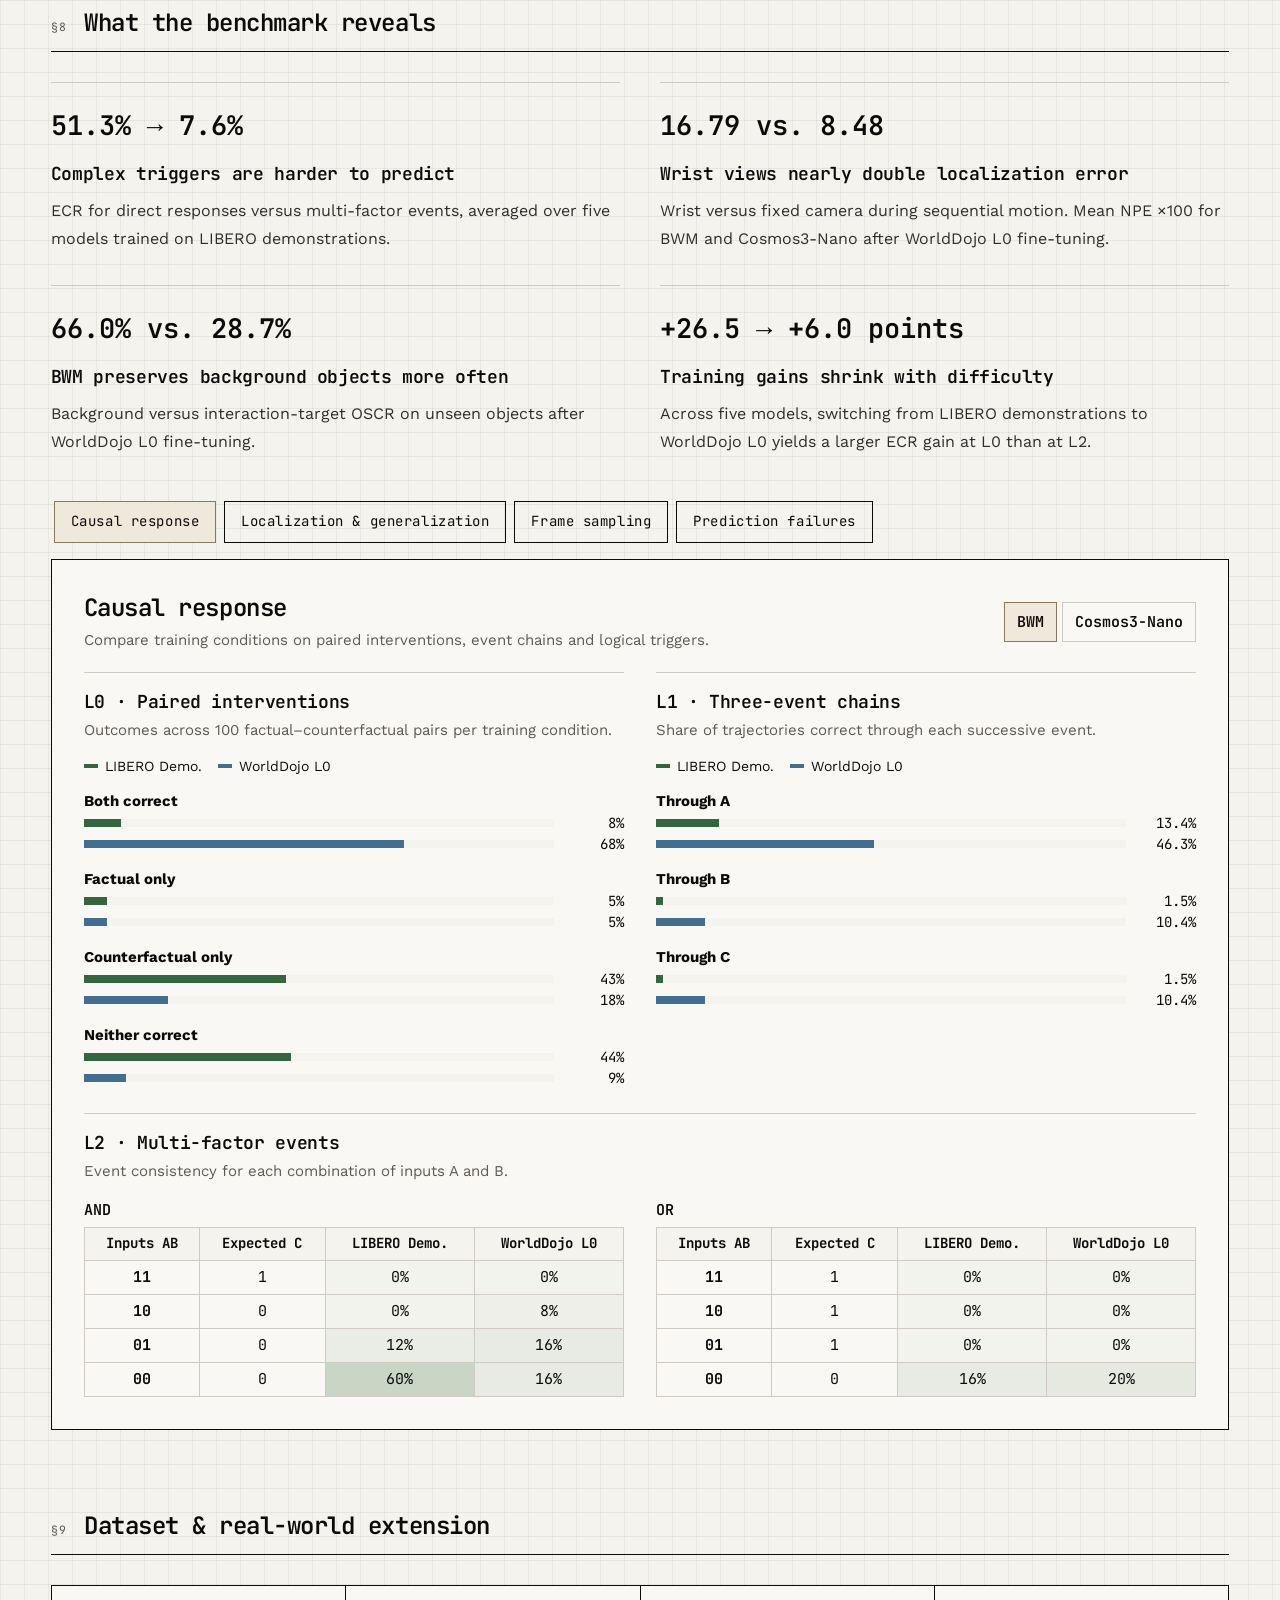
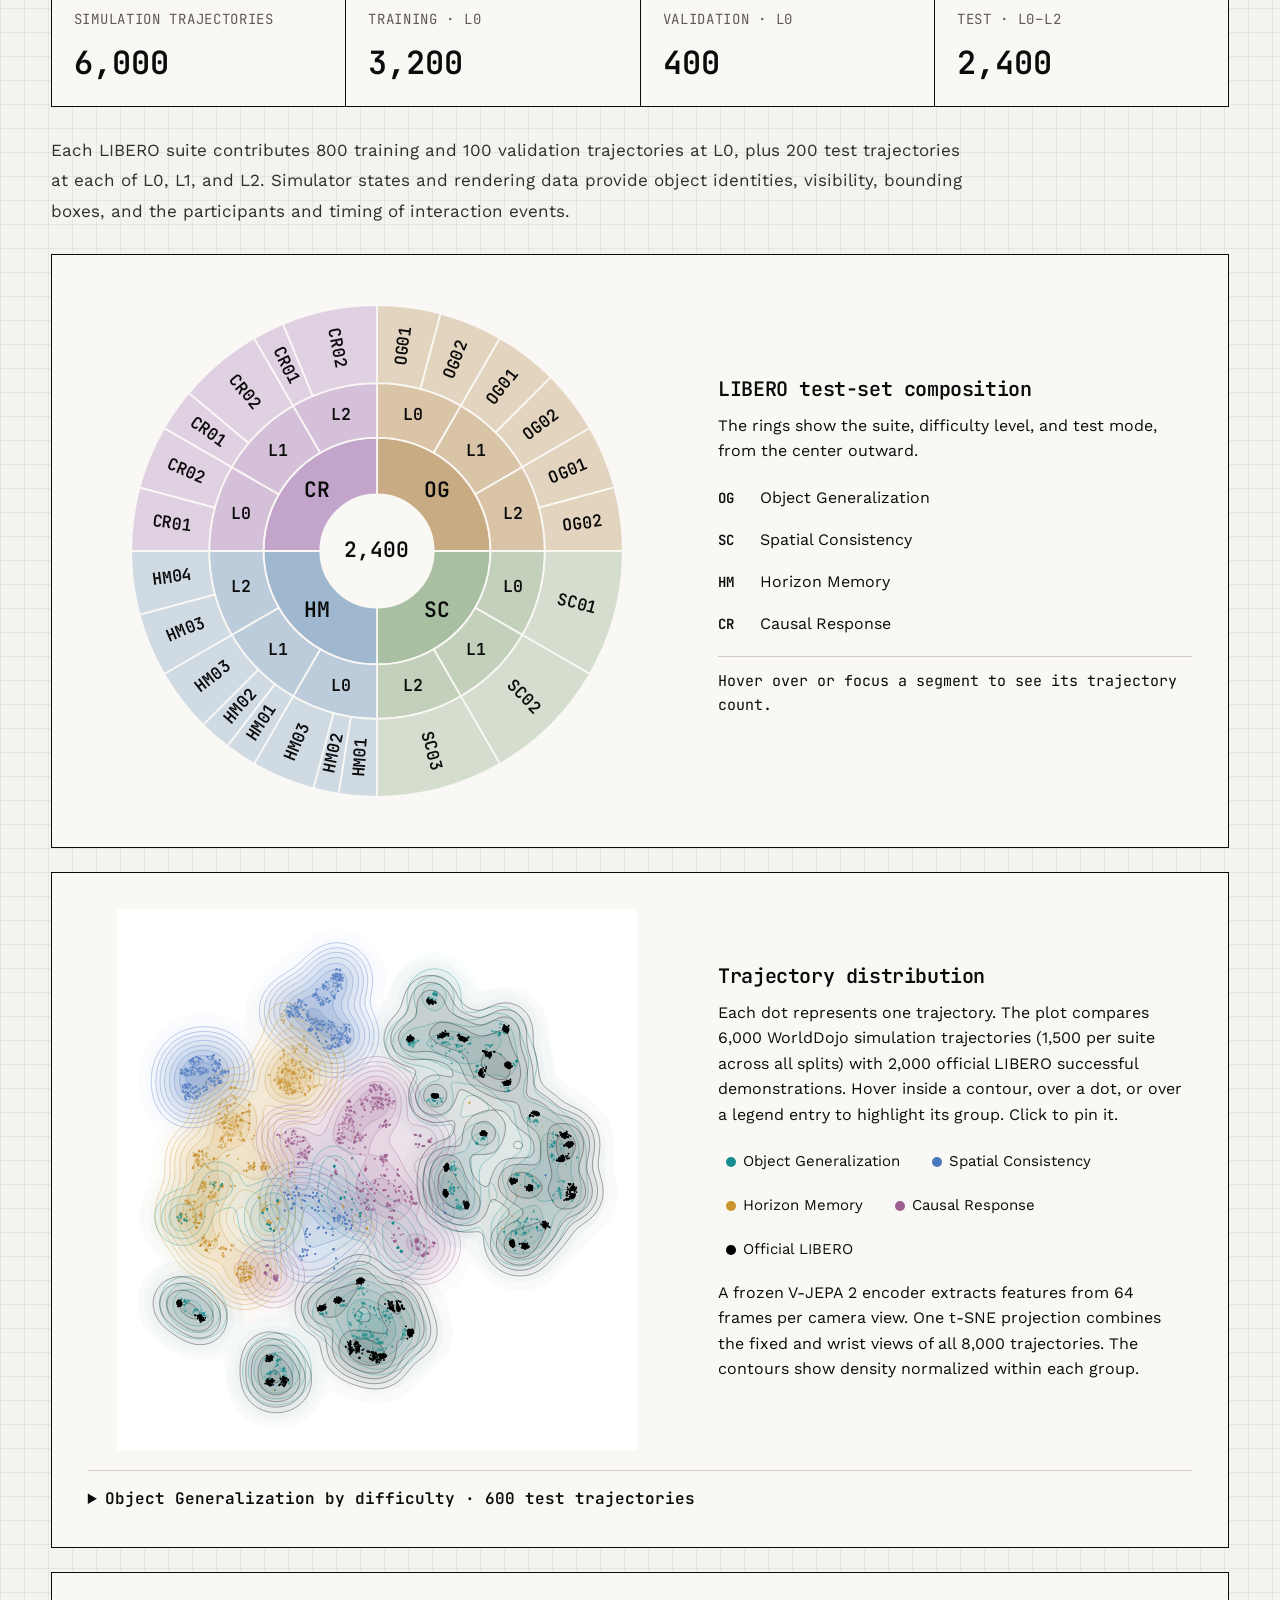
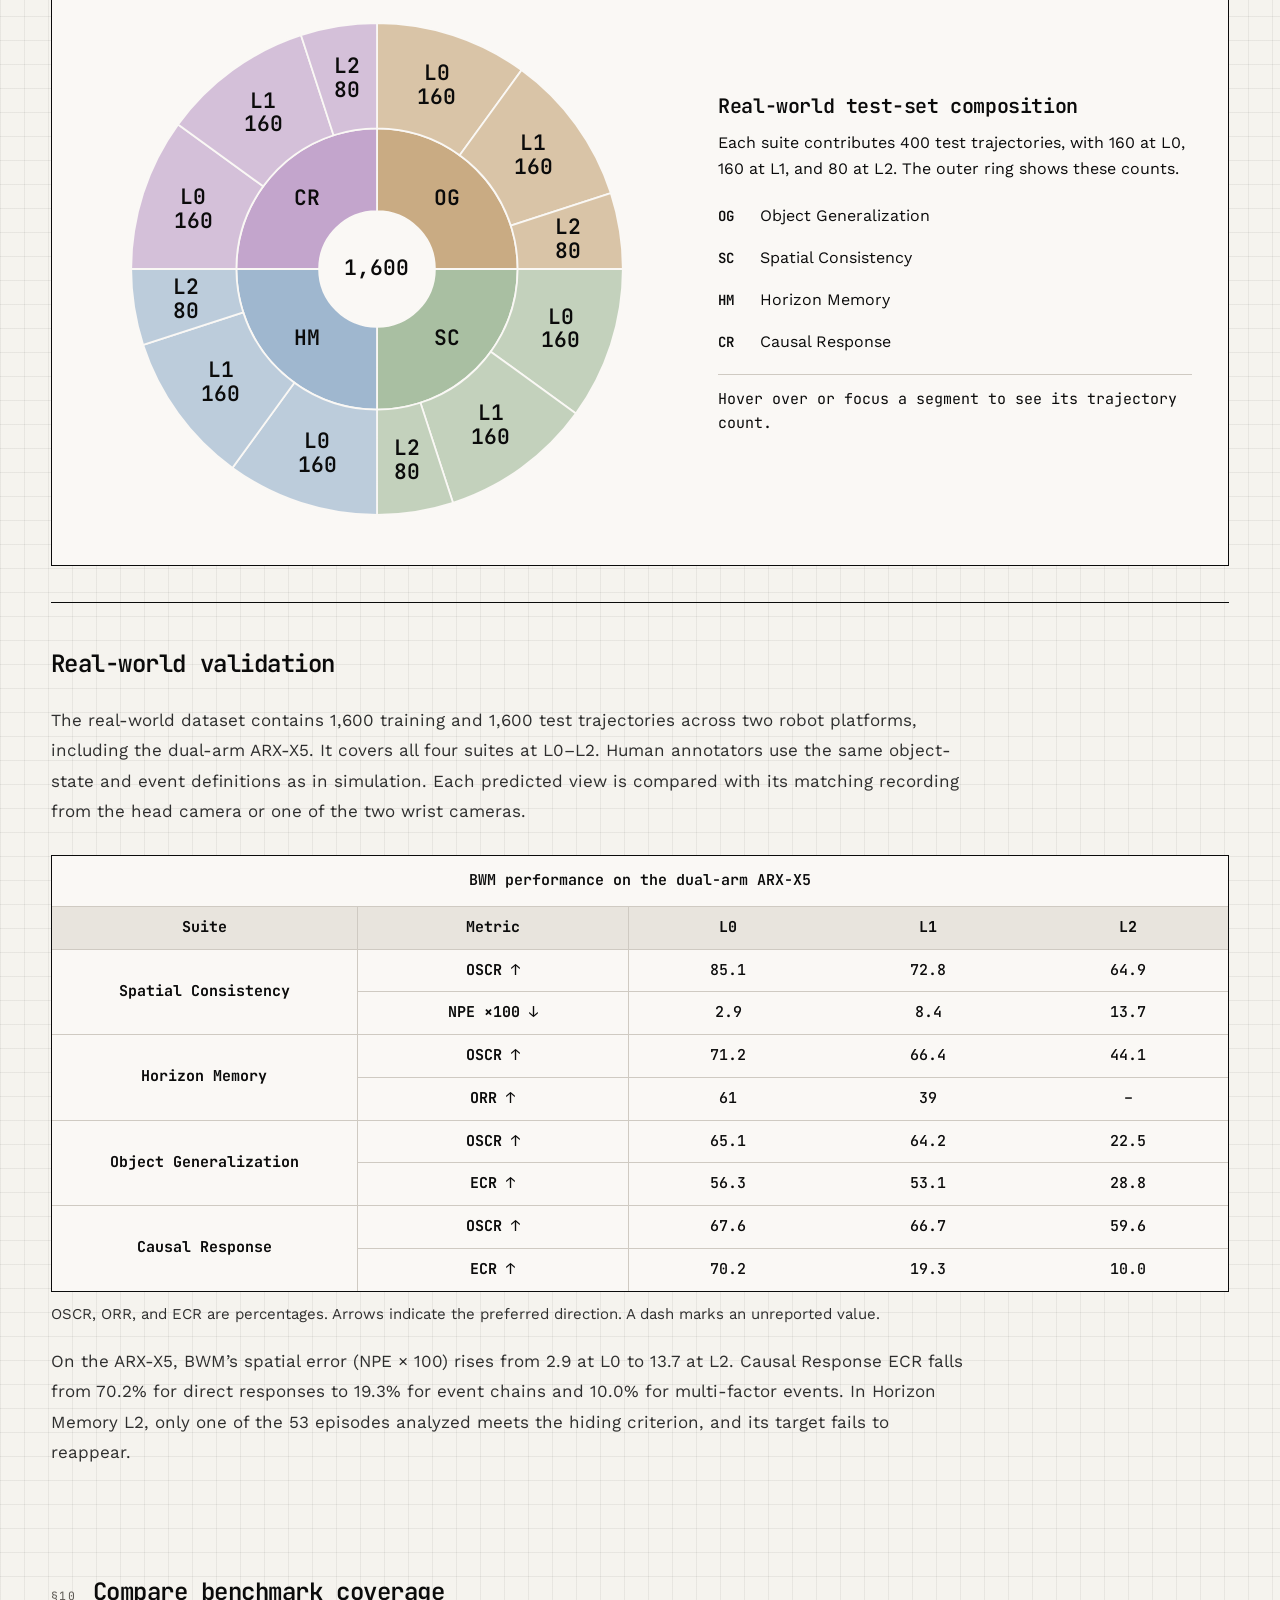
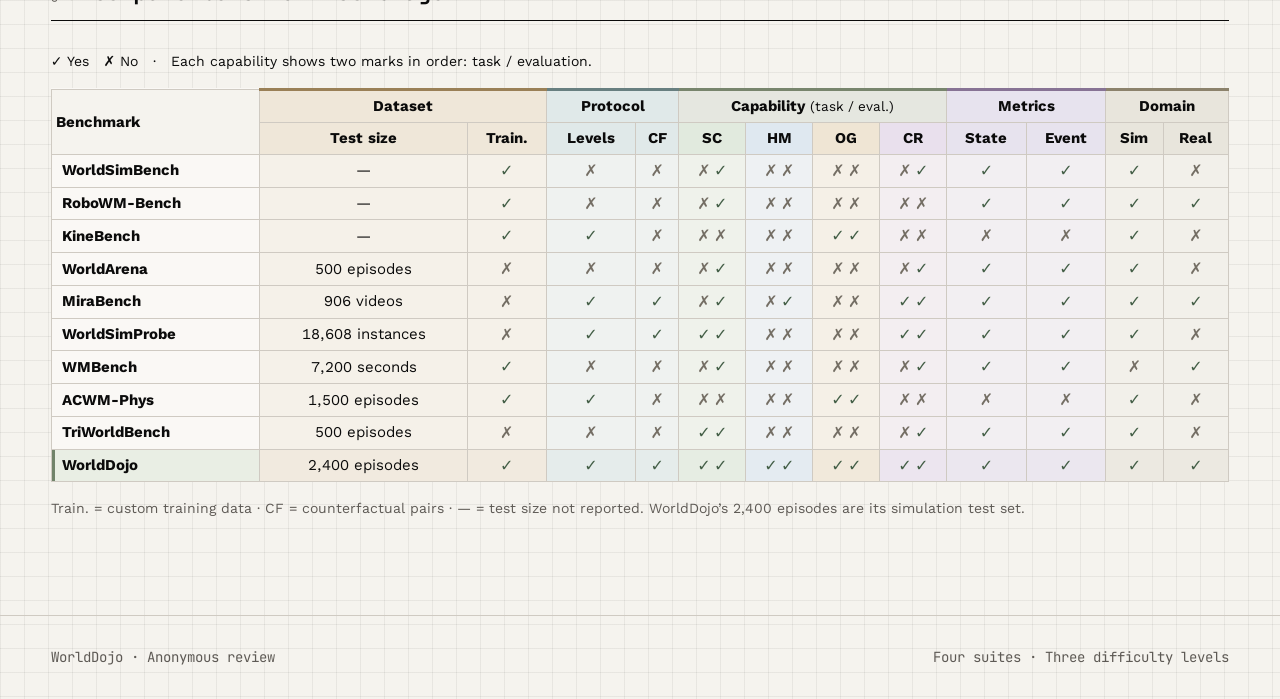
==== commit 4678c1c3: "Move benchmark coverage to a full-width closing section" ====
--- a/index.html
+++ b/index.html
@@ -16,13 +16,13 @@
 <meta content="WorldDojo: A Comprehensive Benchmark for Interactive Embodied World Models in Robotic Manipulation" name="twitter:title"/>
 <meta content="Evaluating embodied world models across object generalization, spatial consistency, horizon memory, and causal response." name="twitter:description"/>
 <link href="assets/original.css" rel="stylesheet"/>
-<link href="assets/site.css?v=40a72f616c" rel="stylesheet"/>
+<link href="assets/site.css?v=f113d78eae" rel="stylesheet"/>
 <meta content="worlddojo/paper-figures/figure-01-overview.png?v=21d9a44036" property="og:image"/>
 <meta content="worlddojo/paper-figures/figure-01-overview.png?v=21d9a44036" name="twitter:image"/>
 <link rel="stylesheet" href="assets/distribution.css?v=acdff294e0"/>
 <link rel="stylesheet" href="assets/analysis.css?v=d8b7f55e2f"/>
 <link rel="stylesheet" href="assets/compare.css?v=30df215715"/>
-<link rel="stylesheet" href="assets/hero-illustrations.css?v=878d410ef3"/>
+<link rel="stylesheet" href="assets/hero-illustrations.css?v=53db5225df"/>
 </head>
 <body class="bg-grid">
 <a class="skip-link" href="#main">
@@ -56,23 +56,7 @@
     <progress max="164" value="0" aria-label="Rollout frame"></progress><span class="title-telemetry">BWM · t = <output>000</output> / 164</span>
   </div>
 </div>
-</section><section class="mx-auto max-w-6xl px-5 pt-14"><figure class="paper-figure"><img alt="Four complementary capabilities, three difficulty levels, and a shared evaluation pipeline for object states and interaction events." height="1206" loading="eager" src="worlddojo/paper-figures/figure-01-overview.svg?v=4296c5f3d4" width="2440"/></figure></section><section class="mx-auto max-w-6xl px-5 pt-20" id="abstract"><div class="section-heading"><span class="eyebrow">§1</span><h2>Abstract</h2></div><p class="abstract-copy">Interactive embodied world models promise scalable support for policy learning, planning, and evaluation by predicting future environment states. However, systematic evaluation of their object-state and event prediction across diverse scenarios and interactions remains limited. We introduce WorldDojo, a comprehensive benchmark centered on object states and interaction events. WorldDojo evaluates four core capabilities: Spatial Consistency, Horizon Memory, Object Generalization, and Causal Response. Each capability spans three progressive difficulty levels (L0–L2), revealing how model performance changes as challenges increase. To assess these capabilities, we measure object-state consistency, spatial localization accuracy, object reappearance, and event consistency. Extensive evaluation of leading interactive embodied world models reveals key limitations: difficulties in tracking object positions and preserving object identities under dynamic conditions, failures in predicting multi-step event propagation, and a tendency to substitute familiar counterparts for unseen objects. In conclusion, WorldDojo provides a systematic foundation for measuring and improving world models&#x27; predictive capabilities under progressively harder challenges.</p></section><section class="mx-auto max-w-6xl px-5 pt-20" id="overview"><div class="section-heading"><span class="eyebrow">§2</span><h2>Four capabilities. Increasing difficulty.</h2></div><p class="section-intro">Given the same initial observations and future robot actions, compare predicted and reference videos at the level of object states and interaction events.</p><ol class="suite-grid suite-details"><li><span class="eyebrow">01 / OSCR · NPE</span><h3>Spatial Consistency</h3><p>Maintain spatial layouts as viewpoints and objects move.</p><dl class="suite-levels"><div><dt>L0</dt><dd>Fixed layouts under changing viewpoints</dd></div><div><dt>L1</dt><dd>A single moving object</dd></div><div><dt>L2</dt><dd>Sequential movement of multiple objects</dd></div></dl></li><li><span class="eyebrow">02 / OSCR · ORR</span><h3>Horizon Memory</h3><p>Retain and update object states while targets are temporarily out of view.</p><dl class="suite-levels"><div><dt>L0</dt><dd>Simple hiding and reappearance</dd></div><div><dt>L1</dt><dd>Multiple objects or repeated occlusions and revisits</dd></div><div><dt>L2</dt><dd>Long-horizon state tracking across multi-step interactions</dd></div></dl></li><li><span class="eyebrow">03 / OSCR · ECR</span><h3>Object Generalization</h3><p>Predict object states and interactions under changes to targets and background distractors.</p><dl class="suite-levels"><div><dt>L0</dt><dd>A single varied interaction target or background distractor</dd></div><div><dt>L1</dt><dd>Multiple objects varied simultaneously</dd></div><div><dt>L2</dt><dd>Objects absent from the training set</dd></div></dl></li><li><span class="eyebrow">04 / OSCR · ECR</span><h3>Causal Response</h3><p>Predict event triggering and propagation under paired factual and counterfactual conditions.</p><dl class="suite-levels"><div><dt>L0</dt><dd>Direct trigger–response relations</dd></div><div><dt>L1</dt><dd>Multi-step event chains with interventions</dd></div><div><dt>L2</dt><dd>Multi-factor AND / OR triggering conditions</dd></div></dl></li></ol><ol class="method-steps"><li><span class="eyebrow">01</span><h3>Construct controlled interactions</h3><p>Reuse demonstrations and adapt manipulation stages to object geometry, spatial layouts, and visibility requirements. Validate physical feasibility, state changes, and event outcomes.</p></li><li><span class="eyebrow">02</span><h3>Predict future observations</h3><p>Condition each model on initial observations and a sequence of robot actions, then generate future observations for the corresponding views.</p></li><li><span class="eyebrow">03</span><h3>Evaluate states and events</h3><p>Compare task-designated object states and event outcomes against reference annotations, with dedicated localization and reappearance metrics.</p></li></ol><details class="judge-reliability" id="benchmark-coverage">
-<summary>Compare benchmark coverage</summary>
-<p>The paper compares ten benchmarks. For each capability, “Task” means the benchmark defines tasks for it, “Evaluation” means it measures it, and “Both” means it does both. Test sizes use the units reported for each benchmark. WorldDojo’s 2,400 episodes here are its simulation test set.</p>
-<div class="judge-scroll" role="region" tabindex="0" aria-label="Benchmark coverage comparison"><table><thead>
-<tr><th rowspan="2" scope="col">Benchmark</th><th colspan="2" scope="colgroup">Dataset</th><th colspan="2" scope="colgroup">Protocol</th><th colspan="4" scope="colgroup">Capability coverage</th><th rowspan="2" scope="col">Metrics</th><th rowspan="2" scope="col">Domain</th></tr>
-<tr><th scope="col">Test size</th><th scope="col">Custom training data</th><th scope="col">Difficulty levels</th><th scope="col">Counterfactual pairs</th><th scope="col">Spatial Consistency</th><th scope="col">Horizon Memory</th><th scope="col">Object Generalization</th><th scope="col">Causal Response</th></tr></thead><tbody>
-<tr><th scope="row">WorldSimBench</th><td>Not reported</td><td>Yes</td><td>No</td><td>No</td><td>Evaluation</td><td>—</td><td>—</td><td>Evaluation</td><td>State + Event</td><td>Sim</td></tr>
-<tr><th scope="row">RoboWM-Bench</th><td>Not reported</td><td>Yes</td><td>No</td><td>No</td><td>Evaluation</td><td>—</td><td>—</td><td>—</td><td>State + Event</td><td>Sim + Real</td></tr>
-<tr><th scope="row">KineBench</th><td>Not reported</td><td>Yes</td><td>Yes</td><td>No</td><td>—</td><td>—</td><td>Both</td><td>—</td><td>—</td><td>Sim</td></tr>
-<tr><th scope="row">WorldArena</th><td>500 episodes</td><td>No</td><td>No</td><td>No</td><td>Evaluation</td><td>—</td><td>—</td><td>Evaluation</td><td>State + Event</td><td>Sim</td></tr>
-<tr><th scope="row">MiraBench</th><td>906 videos</td><td>No</td><td>Yes</td><td>Yes</td><td>Evaluation</td><td>Evaluation</td><td>—</td><td>Both</td><td>State + Event</td><td>Sim + Real</td></tr>
-<tr><th scope="row">WorldSimProbe</th><td>18608 instances</td><td>No</td><td>Yes</td><td>Yes</td><td>Both</td><td>—</td><td>—</td><td>Both</td><td>State + Event</td><td>Sim</td></tr>
-<tr><th scope="row">WMBench</th><td>7200 seconds</td><td>Yes</td><td>No</td><td>No</td><td>Evaluation</td><td>—</td><td>—</td><td>Evaluation</td><td>State + Event</td><td>Real</td></tr>
-<tr><th scope="row">ACWM-Phys</th><td>1500 episodes</td><td>Yes</td><td>Yes</td><td>No</td><td>—</td><td>—</td><td>Both</td><td>—</td><td>—</td><td>Sim</td></tr>
-<tr><th scope="row">TriWorldBench</th><td>500 episodes</td><td>No</td><td>No</td><td>No</td><td>Both</td><td>—</td><td>—</td><td>Evaluation</td><td>State + Event</td><td>Sim</td></tr>
-<tr><th scope="row">WorldDojo</th><td>2400 episodes</td><td>Yes</td><td>Yes</td><td>Yes</td><td>Both</td><td>Both</td><td>Both</td><td>Both</td><td>State + Event</td><td>Sim + Real</td></tr>
-</tbody></table></div></details></section><section class="mx-auto max-w-6xl px-5 pt-20" id="demonstrations">
+</section><section class="mx-auto max-w-6xl px-5 pt-14"><figure class="paper-figure"><img alt="Four complementary capabilities, three difficulty levels, and a shared evaluation pipeline for object states and interaction events." height="1206" loading="eager" src="worlddojo/paper-figures/figure-01-overview.svg?v=4296c5f3d4" width="2440"/></figure></section><section class="mx-auto max-w-6xl px-5 pt-20" id="abstract"><div class="section-heading"><span class="eyebrow">§1</span><h2>Abstract</h2></div><p class="abstract-copy">Interactive embodied world models promise scalable support for policy learning, planning, and evaluation by predicting future environment states. However, systematic evaluation of their object-state and event prediction across diverse scenarios and interactions remains limited. We introduce WorldDojo, a comprehensive benchmark centered on object states and interaction events. WorldDojo evaluates four core capabilities: Spatial Consistency, Horizon Memory, Object Generalization, and Causal Response. Each capability spans three progressive difficulty levels (L0–L2), revealing how model performance changes as challenges increase. To assess these capabilities, we measure object-state consistency, spatial localization accuracy, object reappearance, and event consistency. Extensive evaluation of leading interactive embodied world models reveals key limitations: difficulties in tracking object positions and preserving object identities under dynamic conditions, failures in predicting multi-step event propagation, and a tendency to substitute familiar counterparts for unseen objects. In conclusion, WorldDojo provides a systematic foundation for measuring and improving world models&#x27; predictive capabilities under progressively harder challenges.</p></section><section class="mx-auto max-w-6xl px-5 pt-20" id="overview"><div class="section-heading"><span class="eyebrow">§2</span><h2>Four capabilities. Increasing difficulty.</h2></div><p class="section-intro">Given the same initial observations and future robot actions, compare predicted and reference videos at the level of object states and interaction events.</p><ol class="suite-grid suite-details"><li><span class="eyebrow">01 / OSCR · NPE</span><h3>Spatial Consistency</h3><p>Maintain spatial layouts as viewpoints and objects move.</p><dl class="suite-levels"><div><dt>L0</dt><dd>Fixed layouts under changing viewpoints</dd></div><div><dt>L1</dt><dd>A single moving object</dd></div><div><dt>L2</dt><dd>Sequential movement of multiple objects</dd></div></dl></li><li><span class="eyebrow">02 / OSCR · ORR</span><h3>Horizon Memory</h3><p>Retain and update object states while targets are temporarily out of view.</p><dl class="suite-levels"><div><dt>L0</dt><dd>Simple hiding and reappearance</dd></div><div><dt>L1</dt><dd>Multiple objects or repeated occlusions and revisits</dd></div><div><dt>L2</dt><dd>Long-horizon state tracking across multi-step interactions</dd></div></dl></li><li><span class="eyebrow">03 / OSCR · ECR</span><h3>Object Generalization</h3><p>Predict object states and interactions under changes to targets and background distractors.</p><dl class="suite-levels"><div><dt>L0</dt><dd>A single varied interaction target or background distractor</dd></div><div><dt>L1</dt><dd>Multiple objects varied simultaneously</dd></div><div><dt>L2</dt><dd>Objects absent from the training set</dd></div></dl></li><li><span class="eyebrow">04 / OSCR · ECR</span><h3>Causal Response</h3><p>Predict event triggering and propagation under paired factual and counterfactual conditions.</p><dl class="suite-levels"><div><dt>L0</dt><dd>Direct trigger–response relations</dd></div><div><dt>L1</dt><dd>Multi-step event chains with interventions</dd></div><div><dt>L2</dt><dd>Multi-factor AND / OR triggering conditions</dd></div></dl></li></ol><ol class="method-steps"><li><span class="eyebrow">01</span><h3>Construct controlled interactions</h3><p>Reuse demonstrations and adapt manipulation stages to object geometry, spatial layouts, and visibility requirements. Validate physical feasibility, state changes, and event outcomes.</p></li><li><span class="eyebrow">02</span><h3>Predict future observations</h3><p>Condition each model on initial observations and a sequence of robot actions, then generate future observations for the corresponding views.</p></li><li><span class="eyebrow">03</span><h3>Evaluate states and events</h3><p>Compare task-designated object states and event outcomes against reference annotations, with dedicated localization and reappearance metrics.</p></li></ol></section><section class="mx-auto max-w-6xl px-5 pt-20" id="demonstrations">
 <div class="mb-8 flex items-baseline gap-4 border-b border-foreground pb-3">
 <span class="eyebrow">§3</span>
 <h2 class="text-xl font-semibold text-foreground sm:text-2xl">
@@ -439,7 +423,25 @@
   <p class="physical-table-note" id="real-world-table-note">OSCR, ORR, and ECR are percentages. Arrows indicate the preferred direction. A dash marks an unreported value.</p>
   <p class="section-intro">On the ARX-X5, BWM’s spatial error (NPE × 100) rises from 2.9 at L0 to 13.7 at L2. Causal Response ECR falls from 70.2% for direct responses to 19.3% for event chains and 10.0% for multi-factor events. In Horizon Memory L2, only one of the 53 episodes analyzed meets the hiding criterion, and its target fails to reappear.</p>
 </section>
-</section></main>
+</section><section class="mx-auto max-w-6xl px-5 pt-20" id="benchmark-coverage" aria-labelledby="coverage-title">
+<div class="section-heading"><span class="eyebrow">§10</span><h2 id="coverage-title">Compare benchmark coverage</h2></div>
+<p class="coverage-key mb-4">✓ Yes &nbsp; ✗ No &nbsp; · &nbsp; Each capability shows two marks in order: task / evaluation.</p>
+<div class="judge-scroll"><table aria-label="Coverage of ten world model benchmarks"><thead>
+<tr><th rowspan="2" scope="col">Benchmark</th><th colspan="2" scope="colgroup" data-band="Dataset">Dataset</th><th colspan="2" scope="colgroup" data-band="Protocol">Protocol</th><th colspan="4" scope="colgroup" data-band="Capability">Capability <small>(task / eval.)</small></th><th colspan="2" scope="colgroup" data-band="Metrics">Metrics</th><th colspan="2" scope="colgroup" data-band="Domain">Domain</th></tr>
+<tr><th scope="col" title="Test size" data-band="Dataset">Test size</th><th scope="col" title="Custom training data" data-band="Dataset">Train.</th><th scope="col" title="Difficulty levels" data-band="Protocol">Levels</th><th scope="col" title="Counterfactual pairs" data-band="Protocol">CF</th><th scope="col" title="Spatial Consistency" data-band="SC">SC</th><th scope="col" title="Horizon Memory" data-band="HM">HM</th><th scope="col" title="Object Generalization" data-band="OG">OG</th><th scope="col" title="Causal Response" data-band="CR">CR</th><th scope="col" title="Object-state metrics" data-band="Metrics">State</th><th scope="col" title="Interaction-event metrics" data-band="Metrics">Event</th><th scope="col" title="Simulation" data-band="Domain">Sim</th><th scope="col" title="Real world" data-band="Domain">Real</th></tr></thead><tbody><tr><th scope="row">WorldSimBench</th><td class="coverage-size" data-band="Dataset" title="Not reported">—</td><td data-band="Dataset" data-label="Train." title="Custom training data"><span class="sr-only">Yes</span><span aria-hidden="true" class="coverage-yes">✓</span></td><td data-band="Protocol" data-label="Levels" title="Difficulty levels"><span class="sr-only">No</span><span aria-hidden="true" class="coverage-no">✗</span></td><td data-band="Protocol" data-label="CF" title="Counterfactual pairs"><span class="sr-only">No</span><span aria-hidden="true" class="coverage-no">✗</span></td><td data-band="SC" data-label="SC" title="Spatial Consistency · Task no, evaluation yes"><span class="sr-only">Task no, evaluation yes</span><span aria-hidden="true" class="coverage-no">✗</span><span aria-hidden="true" class="coverage-yes">✓</span></td><td data-band="HM" data-label="HM" title="Horizon Memory · Task no, evaluation no"><span class="sr-only">Task no, evaluation no</span><span aria-hidden="true" class="coverage-no">✗</span><span aria-hidden="true" class="coverage-no">✗</span></td><td data-band="OG" data-label="OG" title="Object Generalization · Task no, evaluation no"><span class="sr-only">Task no, evaluation no</span><span aria-hidden="true" class="coverage-no">✗</span><span aria-hidden="true" class="coverage-no">✗</span></td><td data-band="CR" data-label="CR" title="Causal Response · Task no, evaluation yes"><span class="sr-only">Task no, evaluation yes</span><span aria-hidden="true" class="coverage-no">✗</span><span aria-hidden="true" class="coverage-yes">✓</span></td><td data-band="Metrics" data-label="State" title="Object-state metrics"><span class="sr-only">Yes</span><span aria-hidden="true" class="coverage-yes">✓</span></td><td data-band="Metrics" data-label="Event" title="Interaction-event metrics"><span class="sr-only">Yes</span><span aria-hidden="true" class="coverage-yes">✓</span></td><td data-band="Domain" data-label="Sim" title="Simulation"><span class="sr-only">Yes</span><span aria-hidden="true" class="coverage-yes">✓</span></td><td data-band="Domain" data-label="Real" title="Real world"><span class="sr-only">No</span><span aria-hidden="true" class="coverage-no">✗</span></td></tr>
+<tr><th scope="row">RoboWM-Bench</th><td class="coverage-size" data-band="Dataset" title="Not reported">—</td><td data-band="Dataset" data-label="Train." title="Custom training data"><span class="sr-only">Yes</span><span aria-hidden="true" class="coverage-yes">✓</span></td><td data-band="Protocol" data-label="Levels" title="Difficulty levels"><span class="sr-only">No</span><span aria-hidden="true" class="coverage-no">✗</span></td><td data-band="Protocol" data-label="CF" title="Counterfactual pairs"><span class="sr-only">No</span><span aria-hidden="true" class="coverage-no">✗</span></td><td data-band="SC" data-label="SC" title="Spatial Consistency · Task no, evaluation yes"><span class="sr-only">Task no, evaluation yes</span><span aria-hidden="true" class="coverage-no">✗</span><span aria-hidden="true" class="coverage-yes">✓</span></td><td data-band="HM" data-label="HM" title="Horizon Memory · Task no, evaluation no"><span class="sr-only">Task no, evaluation no</span><span aria-hidden="true" class="coverage-no">✗</span><span aria-hidden="true" class="coverage-no">✗</span></td><td data-band="OG" data-label="OG" title="Object Generalization · Task no, evaluation no"><span class="sr-only">Task no, evaluation no</span><span aria-hidden="true" class="coverage-no">✗</span><span aria-hidden="true" class="coverage-no">✗</span></td><td data-band="CR" data-label="CR" title="Causal Response · Task no, evaluation no"><span class="sr-only">Task no, evaluation no</span><span aria-hidden="true" class="coverage-no">✗</span><span aria-hidden="true" class="coverage-no">✗</span></td><td data-band="Metrics" data-label="State" title="Object-state metrics"><span class="sr-only">Yes</span><span aria-hidden="true" class="coverage-yes">✓</span></td><td data-band="Metrics" data-label="Event" title="Interaction-event metrics"><span class="sr-only">Yes</span><span aria-hidden="true" class="coverage-yes">✓</span></td><td data-band="Domain" data-label="Sim" title="Simulation"><span class="sr-only">Yes</span><span aria-hidden="true" class="coverage-yes">✓</span></td><td data-band="Domain" data-label="Real" title="Real world"><span class="sr-only">Yes</span><span aria-hidden="true" class="coverage-yes">✓</span></td></tr>
+<tr><th scope="row">KineBench</th><td class="coverage-size" data-band="Dataset" title="Not reported">—</td><td data-band="Dataset" data-label="Train." title="Custom training data"><span class="sr-only">Yes</span><span aria-hidden="true" class="coverage-yes">✓</span></td><td data-band="Protocol" data-label="Levels" title="Difficulty levels"><span class="sr-only">Yes</span><span aria-hidden="true" class="coverage-yes">✓</span></td><td data-band="Protocol" data-label="CF" title="Counterfactual pairs"><span class="sr-only">No</span><span aria-hidden="true" class="coverage-no">✗</span></td><td data-band="SC" data-label="SC" title="Spatial Consistency · Task no, evaluation no"><span class="sr-only">Task no, evaluation no</span><span aria-hidden="true" class="coverage-no">✗</span><span aria-hidden="true" class="coverage-no">✗</span></td><td data-band="HM" data-label="HM" title="Horizon Memory · Task no, evaluation no"><span class="sr-only">Task no, evaluation no</span><span aria-hidden="true" class="coverage-no">✗</span><span aria-hidden="true" class="coverage-no">✗</span></td><td data-band="OG" data-label="OG" title="Object Generalization · Task yes, evaluation yes"><span class="sr-only">Task yes, evaluation yes</span><span aria-hidden="true" class="coverage-yes">✓</span><span aria-hidden="true" class="coverage-yes">✓</span></td><td data-band="CR" data-label="CR" title="Causal Response · Task no, evaluation no"><span class="sr-only">Task no, evaluation no</span><span aria-hidden="true" class="coverage-no">✗</span><span aria-hidden="true" class="coverage-no">✗</span></td><td data-band="Metrics" data-label="State" title="Object-state metrics"><span class="sr-only">No</span><span aria-hidden="true" class="coverage-no">✗</span></td><td data-band="Metrics" data-label="Event" title="Interaction-event metrics"><span class="sr-only">No</span><span aria-hidden="true" class="coverage-no">✗</span></td><td data-band="Domain" data-label="Sim" title="Simulation"><span class="sr-only">Yes</span><span aria-hidden="true" class="coverage-yes">✓</span></td><td data-band="Domain" data-label="Real" title="Real world"><span class="sr-only">No</span><span aria-hidden="true" class="coverage-no">✗</span></td></tr>
+<tr><th scope="row">WorldArena</th><td class="coverage-size" data-band="Dataset" title="500 episodes">500 episodes</td><td data-band="Dataset" data-label="Train." title="Custom training data"><span class="sr-only">No</span><span aria-hidden="true" class="coverage-no">✗</span></td><td data-band="Protocol" data-label="Levels" title="Difficulty levels"><span class="sr-only">No</span><span aria-hidden="true" class="coverage-no">✗</span></td><td data-band="Protocol" data-label="CF" title="Counterfactual pairs"><span class="sr-only">No</span><span aria-hidden="true" class="coverage-no">✗</span></td><td data-band="SC" data-label="SC" title="Spatial Consistency · Task no, evaluation yes"><span class="sr-only">Task no, evaluation yes</span><span aria-hidden="true" class="coverage-no">✗</span><span aria-hidden="true" class="coverage-yes">✓</span></td><td data-band="HM" data-label="HM" title="Horizon Memory · Task no, evaluation no"><span class="sr-only">Task no, evaluation no</span><span aria-hidden="true" class="coverage-no">✗</span><span aria-hidden="true" class="coverage-no">✗</span></td><td data-band="OG" data-label="OG" title="Object Generalization · Task no, evaluation no"><span class="sr-only">Task no, evaluation no</span><span aria-hidden="true" class="coverage-no">✗</span><span aria-hidden="true" class="coverage-no">✗</span></td><td data-band="CR" data-label="CR" title="Causal Response · Task no, evaluation yes"><span class="sr-only">Task no, evaluation yes</span><span aria-hidden="true" class="coverage-no">✗</span><span aria-hidden="true" class="coverage-yes">✓</span></td><td data-band="Metrics" data-label="State" title="Object-state metrics"><span class="sr-only">Yes</span><span aria-hidden="true" class="coverage-yes">✓</span></td><td data-band="Metrics" data-label="Event" title="Interaction-event metrics"><span class="sr-only">Yes</span><span aria-hidden="true" class="coverage-yes">✓</span></td><td data-band="Domain" data-label="Sim" title="Simulation"><span class="sr-only">Yes</span><span aria-hidden="true" class="coverage-yes">✓</span></td><td data-band="Domain" data-label="Real" title="Real world"><span class="sr-only">No</span><span aria-hidden="true" class="coverage-no">✗</span></td></tr>
+<tr><th scope="row">MiraBench</th><td class="coverage-size" data-band="Dataset" title="906 videos">906 videos</td><td data-band="Dataset" data-label="Train." title="Custom training data"><span class="sr-only">No</span><span aria-hidden="true" class="coverage-no">✗</span></td><td data-band="Protocol" data-label="Levels" title="Difficulty levels"><span class="sr-only">Yes</span><span aria-hidden="true" class="coverage-yes">✓</span></td><td data-band="Protocol" data-label="CF" title="Counterfactual pairs"><span class="sr-only">Yes</span><span aria-hidden="true" class="coverage-yes">✓</span></td><td data-band="SC" data-label="SC" title="Spatial Consistency · Task no, evaluation yes"><span class="sr-only">Task no, evaluation yes</span><span aria-hidden="true" class="coverage-no">✗</span><span aria-hidden="true" class="coverage-yes">✓</span></td><td data-band="HM" data-label="HM" title="Horizon Memory · Task no, evaluation yes"><span class="sr-only">Task no, evaluation yes</span><span aria-hidden="true" class="coverage-no">✗</span><span aria-hidden="true" class="coverage-yes">✓</span></td><td data-band="OG" data-label="OG" title="Object Generalization · Task no, evaluation no"><span class="sr-only">Task no, evaluation no</span><span aria-hidden="true" class="coverage-no">✗</span><span aria-hidden="true" class="coverage-no">✗</span></td><td data-band="CR" data-label="CR" title="Causal Response · Task yes, evaluation yes"><span class="sr-only">Task yes, evaluation yes</span><span aria-hidden="true" class="coverage-yes">✓</span><span aria-hidden="true" class="coverage-yes">✓</span></td><td data-band="Metrics" data-label="State" title="Object-state metrics"><span class="sr-only">Yes</span><span aria-hidden="true" class="coverage-yes">✓</span></td><td data-band="Metrics" data-label="Event" title="Interaction-event metrics"><span class="sr-only">Yes</span><span aria-hidden="true" class="coverage-yes">✓</span></td><td data-band="Domain" data-label="Sim" title="Simulation"><span class="sr-only">Yes</span><span aria-hidden="true" class="coverage-yes">✓</span></td><td data-band="Domain" data-label="Real" title="Real world"><span class="sr-only">Yes</span><span aria-hidden="true" class="coverage-yes">✓</span></td></tr>
+<tr><th scope="row">WorldSimProbe</th><td class="coverage-size" data-band="Dataset" title="18,608 instances">18,608 instances</td><td data-band="Dataset" data-label="Train." title="Custom training data"><span class="sr-only">No</span><span aria-hidden="true" class="coverage-no">✗</span></td><td data-band="Protocol" data-label="Levels" title="Difficulty levels"><span class="sr-only">Yes</span><span aria-hidden="true" class="coverage-yes">✓</span></td><td data-band="Protocol" data-label="CF" title="Counterfactual pairs"><span class="sr-only">Yes</span><span aria-hidden="true" class="coverage-yes">✓</span></td><td data-band="SC" data-label="SC" title="Spatial Consistency · Task yes, evaluation yes"><span class="sr-only">Task yes, evaluation yes</span><span aria-hidden="true" class="coverage-yes">✓</span><span aria-hidden="true" class="coverage-yes">✓</span></td><td data-band="HM" data-label="HM" title="Horizon Memory · Task no, evaluation no"><span class="sr-only">Task no, evaluation no</span><span aria-hidden="true" class="coverage-no">✗</span><span aria-hidden="true" class="coverage-no">✗</span></td><td data-band="OG" data-label="OG" title="Object Generalization · Task no, evaluation no"><span class="sr-only">Task no, evaluation no</span><span aria-hidden="true" class="coverage-no">✗</span><span aria-hidden="true" class="coverage-no">✗</span></td><td data-band="CR" data-label="CR" title="Causal Response · Task yes, evaluation yes"><span class="sr-only">Task yes, evaluation yes</span><span aria-hidden="true" class="coverage-yes">✓</span><span aria-hidden="true" class="coverage-yes">✓</span></td><td data-band="Metrics" data-label="State" title="Object-state metrics"><span class="sr-only">Yes</span><span aria-hidden="true" class="coverage-yes">✓</span></td><td data-band="Metrics" data-label="Event" title="Interaction-event metrics"><span class="sr-only">Yes</span><span aria-hidden="true" class="coverage-yes">✓</span></td><td data-band="Domain" data-label="Sim" title="Simulation"><span class="sr-only">Yes</span><span aria-hidden="true" class="coverage-yes">✓</span></td><td data-band="Domain" data-label="Real" title="Real world"><span class="sr-only">No</span><span aria-hidden="true" class="coverage-no">✗</span></td></tr>
+<tr><th scope="row">WMBench</th><td class="coverage-size" data-band="Dataset" title="7,200 seconds">7,200 seconds</td><td data-band="Dataset" data-label="Train." title="Custom training data"><span class="sr-only">Yes</span><span aria-hidden="true" class="coverage-yes">✓</span></td><td data-band="Protocol" data-label="Levels" title="Difficulty levels"><span class="sr-only">No</span><span aria-hidden="true" class="coverage-no">✗</span></td><td data-band="Protocol" data-label="CF" title="Counterfactual pairs"><span class="sr-only">No</span><span aria-hidden="true" class="coverage-no">✗</span></td><td data-band="SC" data-label="SC" title="Spatial Consistency · Task no, evaluation yes"><span class="sr-only">Task no, evaluation yes</span><span aria-hidden="true" class="coverage-no">✗</span><span aria-hidden="true" class="coverage-yes">✓</span></td><td data-band="HM" data-label="HM" title="Horizon Memory · Task no, evaluation no"><span class="sr-only">Task no, evaluation no</span><span aria-hidden="true" class="coverage-no">✗</span><span aria-hidden="true" class="coverage-no">✗</span></td><td data-band="OG" data-label="OG" title="Object Generalization · Task no, evaluation no"><span class="sr-only">Task no, evaluation no</span><span aria-hidden="true" class="coverage-no">✗</span><span aria-hidden="true" class="coverage-no">✗</span></td><td data-band="CR" data-label="CR" title="Causal Response · Task no, evaluation yes"><span class="sr-only">Task no, evaluation yes</span><span aria-hidden="true" class="coverage-no">✗</span><span aria-hidden="true" class="coverage-yes">✓</span></td><td data-band="Metrics" data-label="State" title="Object-state metrics"><span class="sr-only">Yes</span><span aria-hidden="true" class="coverage-yes">✓</span></td><td data-band="Metrics" data-label="Event" title="Interaction-event metrics"><span class="sr-only">Yes</span><span aria-hidden="true" class="coverage-yes">✓</span></td><td data-band="Domain" data-label="Sim" title="Simulation"><span class="sr-only">No</span><span aria-hidden="true" class="coverage-no">✗</span></td><td data-band="Domain" data-label="Real" title="Real world"><span class="sr-only">Yes</span><span aria-hidden="true" class="coverage-yes">✓</span></td></tr>
+<tr><th scope="row">ACWM-Phys</th><td class="coverage-size" data-band="Dataset" title="1,500 episodes">1,500 episodes</td><td data-band="Dataset" data-label="Train." title="Custom training data"><span class="sr-only">Yes</span><span aria-hidden="true" class="coverage-yes">✓</span></td><td data-band="Protocol" data-label="Levels" title="Difficulty levels"><span class="sr-only">Yes</span><span aria-hidden="true" class="coverage-yes">✓</span></td><td data-band="Protocol" data-label="CF" title="Counterfactual pairs"><span class="sr-only">No</span><span aria-hidden="true" class="coverage-no">✗</span></td><td data-band="SC" data-label="SC" title="Spatial Consistency · Task no, evaluation no"><span class="sr-only">Task no, evaluation no</span><span aria-hidden="true" class="coverage-no">✗</span><span aria-hidden="true" class="coverage-no">✗</span></td><td data-band="HM" data-label="HM" title="Horizon Memory · Task no, evaluation no"><span class="sr-only">Task no, evaluation no</span><span aria-hidden="true" class="coverage-no">✗</span><span aria-hidden="true" class="coverage-no">✗</span></td><td data-band="OG" data-label="OG" title="Object Generalization · Task yes, evaluation yes"><span class="sr-only">Task yes, evaluation yes</span><span aria-hidden="true" class="coverage-yes">✓</span><span aria-hidden="true" class="coverage-yes">✓</span></td><td data-band="CR" data-label="CR" title="Causal Response · Task no, evaluation no"><span class="sr-only">Task no, evaluation no</span><span aria-hidden="true" class="coverage-no">✗</span><span aria-hidden="true" class="coverage-no">✗</span></td><td data-band="Metrics" data-label="State" title="Object-state metrics"><span class="sr-only">No</span><span aria-hidden="true" class="coverage-no">✗</span></td><td data-band="Metrics" data-label="Event" title="Interaction-event metrics"><span class="sr-only">No</span><span aria-hidden="true" class="coverage-no">✗</span></td><td data-band="Domain" data-label="Sim" title="Simulation"><span class="sr-only">Yes</span><span aria-hidden="true" class="coverage-yes">✓</span></td><td data-band="Domain" data-label="Real" title="Real world"><span class="sr-only">No</span><span aria-hidden="true" class="coverage-no">✗</span></td></tr>
+<tr><th scope="row">TriWorldBench</th><td class="coverage-size" data-band="Dataset" title="500 episodes">500 episodes</td><td data-band="Dataset" data-label="Train." title="Custom training data"><span class="sr-only">No</span><span aria-hidden="true" class="coverage-no">✗</span></td><td data-band="Protocol" data-label="Levels" title="Difficulty levels"><span class="sr-only">No</span><span aria-hidden="true" class="coverage-no">✗</span></td><td data-band="Protocol" data-label="CF" title="Counterfactual pairs"><span class="sr-only">No</span><span aria-hidden="true" class="coverage-no">✗</span></td><td data-band="SC" data-label="SC" title="Spatial Consistency · Task yes, evaluation yes"><span class="sr-only">Task yes, evaluation yes</span><span aria-hidden="true" class="coverage-yes">✓</span><span aria-hidden="true" class="coverage-yes">✓</span></td><td data-band="HM" data-label="HM" title="Horizon Memory · Task no, evaluation no"><span class="sr-only">Task no, evaluation no</span><span aria-hidden="true" class="coverage-no">✗</span><span aria-hidden="true" class="coverage-no">✗</span></td><td data-band="OG" data-label="OG" title="Object Generalization · Task no, evaluation no"><span class="sr-only">Task no, evaluation no</span><span aria-hidden="true" class="coverage-no">✗</span><span aria-hidden="true" class="coverage-no">✗</span></td><td data-band="CR" data-label="CR" title="Causal Response · Task no, evaluation yes"><span class="sr-only">Task no, evaluation yes</span><span aria-hidden="true" class="coverage-no">✗</span><span aria-hidden="true" class="coverage-yes">✓</span></td><td data-band="Metrics" data-label="State" title="Object-state metrics"><span class="sr-only">Yes</span><span aria-hidden="true" class="coverage-yes">✓</span></td><td data-band="Metrics" data-label="Event" title="Interaction-event metrics"><span class="sr-only">Yes</span><span aria-hidden="true" class="coverage-yes">✓</span></td><td data-band="Domain" data-label="Sim" title="Simulation"><span class="sr-only">Yes</span><span aria-hidden="true" class="coverage-yes">✓</span></td><td data-band="Domain" data-label="Real" title="Real world"><span class="sr-only">No</span><span aria-hidden="true" class="coverage-no">✗</span></td></tr>
+<tr><th scope="row">WorldDojo</th><td class="coverage-size" data-band="Dataset" title="2,400 episodes">2,400 episodes</td><td data-band="Dataset" data-label="Train." title="Custom training data"><span class="sr-only">Yes</span><span aria-hidden="true" class="coverage-yes">✓</span></td><td data-band="Protocol" data-label="Levels" title="Difficulty levels"><span class="sr-only">Yes</span><span aria-hidden="true" class="coverage-yes">✓</span></td><td data-band="Protocol" data-label="CF" title="Counterfactual pairs"><span class="sr-only">Yes</span><span aria-hidden="true" class="coverage-yes">✓</span></td><td data-band="SC" data-label="SC" title="Spatial Consistency · Task yes, evaluation yes"><span class="sr-only">Task yes, evaluation yes</span><span aria-hidden="true" class="coverage-yes">✓</span><span aria-hidden="true" class="coverage-yes">✓</span></td><td data-band="HM" data-label="HM" title="Horizon Memory · Task yes, evaluation yes"><span class="sr-only">Task yes, evaluation yes</span><span aria-hidden="true" class="coverage-yes">✓</span><span aria-hidden="true" class="coverage-yes">✓</span></td><td data-band="OG" data-label="OG" title="Object Generalization · Task yes, evaluation yes"><span class="sr-only">Task yes, evaluation yes</span><span aria-hidden="true" class="coverage-yes">✓</span><span aria-hidden="true" class="coverage-yes">✓</span></td><td data-band="CR" data-label="CR" title="Causal Response · Task yes, evaluation yes"><span class="sr-only">Task yes, evaluation yes</span><span aria-hidden="true" class="coverage-yes">✓</span><span aria-hidden="true" class="coverage-yes">✓</span></td><td data-band="Metrics" data-label="State" title="Object-state metrics"><span class="sr-only">Yes</span><span aria-hidden="true" class="coverage-yes">✓</span></td><td data-band="Metrics" data-label="Event" title="Interaction-event metrics"><span class="sr-only">Yes</span><span aria-hidden="true" class="coverage-yes">✓</span></td><td data-band="Domain" data-label="Sim" title="Simulation"><span class="sr-only">Yes</span><span aria-hidden="true" class="coverage-yes">✓</span></td><td data-band="Domain" data-label="Real" title="Real world"><span class="sr-only">Yes</span><span aria-hidden="true" class="coverage-yes">✓</span></td></tr>
+</tbody></table></div>
+<p class="coverage-note mt-4">Train. = custom training data · CF = counterfactual pairs · — = test size not reported. WorldDojo’s 2,400 episodes are its simulation test set.</p>
+</section>
+</main>
 </div>
 <footer class="mt-24 border-t border-border">
 <div class="mx-auto flex max-w-6xl flex-col gap-2 px-5 py-8 font-mono text-xs text-muted-foreground sm:flex-row sm:items-center sm:justify-between">
--- a/assets/site.css
+++ b/assets/site.css
@@ -58,7 +58,7 @@
 }
 .demo-description{max-width:850px;line-height:1.6;margin-bottom:24px}
 .demo-grid{display:grid;grid-template-columns:repeat(3,minmax(0,1fr));gap:14px}
-.demo-filters,.demo-grid,.demo-description{width:100%;max-width:1000px;margin-inline:auto}
+.demo-filters,.demo-grid,.demo-description{width:100%}
 .demo-card{border:1px solid var(--foreground);background:var(--card);min-width:0}
 .demo-card video{display:block;width:100%;aspect-ratio:2/1;object-fit:contain;background:#151515;border-bottom:1px solid var(--border)}
 .demo-card-content{padding:10px 12px 12px}
@@ -79,7 +79,7 @@
 .section-heading{display:flex;align-items:baseline;gap:16px;border-bottom:1px solid var(--foreground);padding-bottom:12px;margin-bottom:30px}
 .section-heading h2{font-size:24px;font-weight:600;line-height:1.35}
 .section-intro{font-size:17px;line-height:1.8;max-width:920px;color:var(--ink-soft);margin-bottom:28px}
-.abstract-copy{max-width:960px;margin:auto;font-size:17px;line-height:1.9;color:var(--ink-soft)}
+.abstract-copy{margin:0;font-size:17px;line-height:1.9;color:var(--ink-soft)}
 .paper-figure > a{display:block}
 .paper-figure img{display:block;width:100%;height:auto}
 .paper-figure figcaption{padding-top:12px;margin-top:12px;border-top:1px solid var(--border);font-size:15px;line-height:1.7;color:var(--muted-foreground)}
@@ -196,7 +196,7 @@
 @media(max-width:600px){.board-controls [data-board-suite]{width:100%}.suite-select-control{width:100%}}
 
 /* One persistent navigation bar above the title and all page content. */
-.site-topbar{max-width:1152px;height:56px;margin:0 auto;padding:0 20px;display:flex;align-items:center;gap:32px}
+.site-topbar{height:56px;margin:0 auto;display:flex;align-items:center;gap:32px}
 .site-brand{flex-shrink:0;font-size:clamp(19px,2vw,24px);line-height:1.15}
 .hero-name.caret::after{margin-left:0}
 .hero-name{display:block;font-size:clamp(52px,7.1vw,88px);font-weight:700;letter-spacing:-.055em;line-height:1.05}
@@ -472,9 +472,19 @@
 .board [data-ranking-level] button{height:44px;min-width:42px;border:1px solid var(--border);background:var(--card);font:500 15px var(--font-mono)}
 .board [data-ranking-level] button+button{border-left:0}
 .board [data-ranking-level] button[aria-pressed=true]{background:#eee8da;box-shadow:inset 0 -2px #89795b}
+
+:root{--page-width:1600px;--page-gutter:clamp(16px,2.5vw,40px)}
 @media(min-width:1000px){
- #leaderboard,.standalone-board-section{max-width:1600px}
-}
+  :root{--page-width:1568px;--page-gutter:clamp(25px,calc(6vw - 26px),60px)}
+  main>section#leaderboard,main>section.standalone-board-section{max-width:1600px;padding-inline:clamp(16px,2.5vw,40px)}
+}
+.site-topbar,main>section.max-w-6xl,footer>.max-w-6xl{
+  width:100%;max-width:var(--page-width);padding-inline:var(--page-gutter)
+}
+@media(min-width:1200px){
+  .abstract-copy{column-count:2;column-gap:clamp(32px,4vw,64px)}
+}
+.judge-scroll table{width:100%}
 @media(max-width:600px){
  .board{--identity-width:126px}
  .board .model-cell{padding:6px}
@@ -488,3 +498,49 @@
  .board tbody td,.board tbody .level-cell{padding:4px;line-height:19px}
  .board-controls [data-ranking-level]{grid-column:1/-1}
 }
+
+/* Paper Table 1, with paired task and evaluation marks. */
+#benchmark-coverage table{width:100%;line-height:1.25;font-size:15px}
+#benchmark-coverage th,#benchmark-coverage td{padding:6px 4px}
+#benchmark-coverage tbody th{padding-left:10px}
+#benchmark-coverage thead small{font-weight:400;font-size:.9em}
+#benchmark-coverage .coverage-key,#benchmark-coverage .coverage-note{max-width:none;font-size:14px;line-height:1.5}
+#benchmark-coverage .coverage-note{color:var(--muted-foreground)}
+.coverage-yes,.coverage-no{display:inline-block;min-width:1.05em;text-align:center;font:600 16px/1.2 system-ui,sans-serif}
+.coverage-yes{color:#435e46}.coverage-no{color:#746e64}
+#benchmark-coverage tbody tr:last-child{background:#e9eee4}
+#benchmark-coverage td[data-label]{white-space:nowrap}
+@media(min-width:681px) and (max-width:900px){
+ #benchmark-coverage table{font-size:14px}
+ #benchmark-coverage td,#benchmark-coverage th{padding:5px 2px}
+ #benchmark-coverage .coverage-yes,#benchmark-coverage .coverage-no{min-width:.92em;font-size:15px}
+}
+@media(max-width:680px){
+ #benchmark-coverage table,#benchmark-coverage tbody{display:block}
+ #benchmark-coverage thead{position:absolute;width:1px;height:1px;overflow:hidden;clip-path:inset(50%)}
+ #benchmark-coverage tbody{border:1px solid var(--border)}
+ #benchmark-coverage tbody tr{display:grid;grid-template-columns:repeat(4,minmax(0,1fr));padding:8px;row-gap:6px}
+ #benchmark-coverage tbody tr+tr{border-top:1px solid var(--border)}
+ #benchmark-coverage tbody th,#benchmark-coverage tbody td{border:0;padding:2px}
+ #benchmark-coverage tbody th{grid-column:1/3}
+ #benchmark-coverage .coverage-size{grid-column:3/5;text-align:right}
+ #benchmark-coverage td[data-label]::before{content:attr(data-label);display:block;font:500 12px/1.4 var(--font-mono)}
+ #benchmark-coverage td[data-label="SC"]{grid-column:1}
+}
+
+/* Coverage table groups and suite colors. */
+#benchmark-coverage [data-band="Dataset"]{--band:#efe7d9;--accent:#9a8057}
+#benchmark-coverage [data-band="Protocol"]{--band:#e0e9e9;--accent:#687f80}
+#benchmark-coverage [data-band="Capability"]{--band:#e5e7e0;--accent:#78856d}
+#benchmark-coverage [data-band="Metrics"]{--band:#e7e3ee;--accent:#877394}
+#benchmark-coverage [data-band="Domain"]{--band:#e8e5dc;--accent:#8c826c}
+#benchmark-coverage [data-band="SC"]{--band:#e1eade;--accent:#71836a}
+#benchmark-coverage [data-band="HM"]{--band:#dfe8f0;--accent:#667e94}
+#benchmark-coverage [data-band="OG"]{--band:#efe5d4;--accent:#9a8057}
+#benchmark-coverage [data-band="CR"]{--band:#e9e0ed;--accent:#89708e}
+#benchmark-coverage thead [data-band]{background:var(--band)}
+#benchmark-coverage thead tr:first-child [data-band]{border-top:3px solid var(--accent)}
+#benchmark-coverage tbody td[data-band]{background:color-mix(in srgb,var(--band) 42%,var(--card))}
+#benchmark-coverage tbody tr:last-child td[data-band]{background:color-mix(in srgb,var(--band) 80%,var(--card))}
+#benchmark-coverage tbody tr:last-child th{box-shadow:inset 3px 0 #71836a;font-weight:700}
+@media(max-width:680px){#benchmark-coverage td[data-band]{border-radius:3px} #benchmark-coverage tbody tr{column-gap:3px}}
--- a/assets/hero-illustrations.css
+++ b/assets/hero-illustrations.css
@@ -1,7 +1,7 @@
 .title-plate{
   --paper-ink:#797368;--corner:16px;
-  position:relative;isolation:isolate;max-width:1112px;margin:30px auto 0;padding:34px 24px;
-  width:calc(100% - 40px);display:grid;
+  position:relative;isolation:isolate;max-width:calc(var(--page-width) - 2 * var(--page-gutter));margin:30px auto 0;padding:34px 24px;
+  width:calc(100% - 2 * var(--page-gutter));display:grid;
   grid-template-columns:minmax(148px,178px) minmax(0,1fr) minmax(148px,178px);
   grid-template-areas:"input title output";align-items:center;gap:18px;
   background:
@@ -46,7 +46,7 @@
   .title-output{gap:8px}
 }
 @media(max-width:980px){
-  .title-plate{max-width:740px;padding:28px 18px 22px;grid-template-columns:repeat(2,minmax(0,1fr));grid-template-areas:"title title" "input output";gap:24px 20px;align-items:start}
+  .title-plate{padding:28px 18px 22px;grid-template-columns:repeat(2,minmax(0,1fr));grid-template-areas:"title title" "input output";gap:24px 20px;align-items:start}
   .title-copy .hero-subtitle{max-width:46ch;margin-top:14px}
   .title-status{margin-bottom:12px}
   .title-input,.title-output{width:100%;max-width:184px}
@@ -55,7 +55,8 @@
   .title-input .title-actions{justify-self:start}
 }
 @media(max-width:480px){
-  .title-plate{width:calc(100% - 24px);margin-top:16px;padding:22px 8px 16px;gap:20px 10px}
+  .title-copy .hero-name{font-size:clamp(43px,14vw,56px)}
+  .title-plate{margin-top:16px;padding:22px 8px 16px;gap:20px 10px}
   .title-status{font-size:12px;letter-spacing:0}
   .title-spec{padding:6px}
   .title-input .title-state{flex-wrap:wrap}
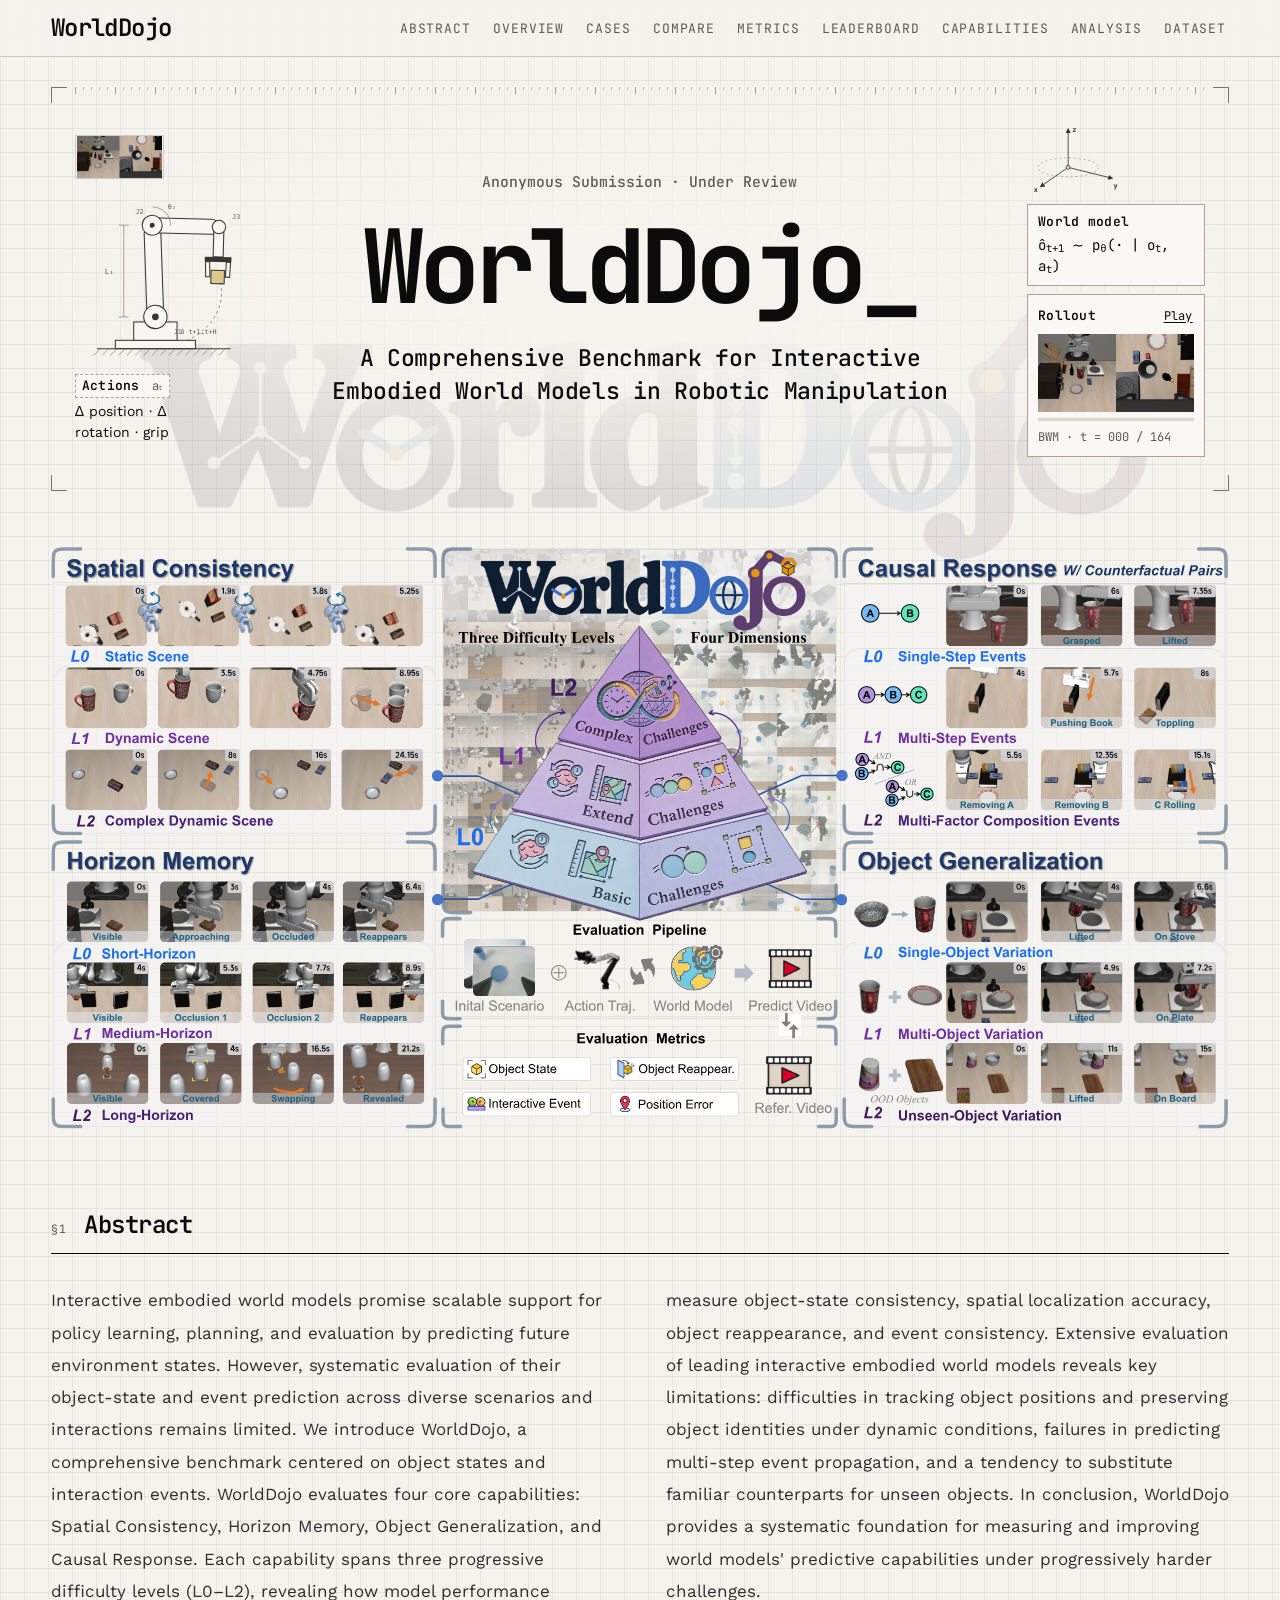
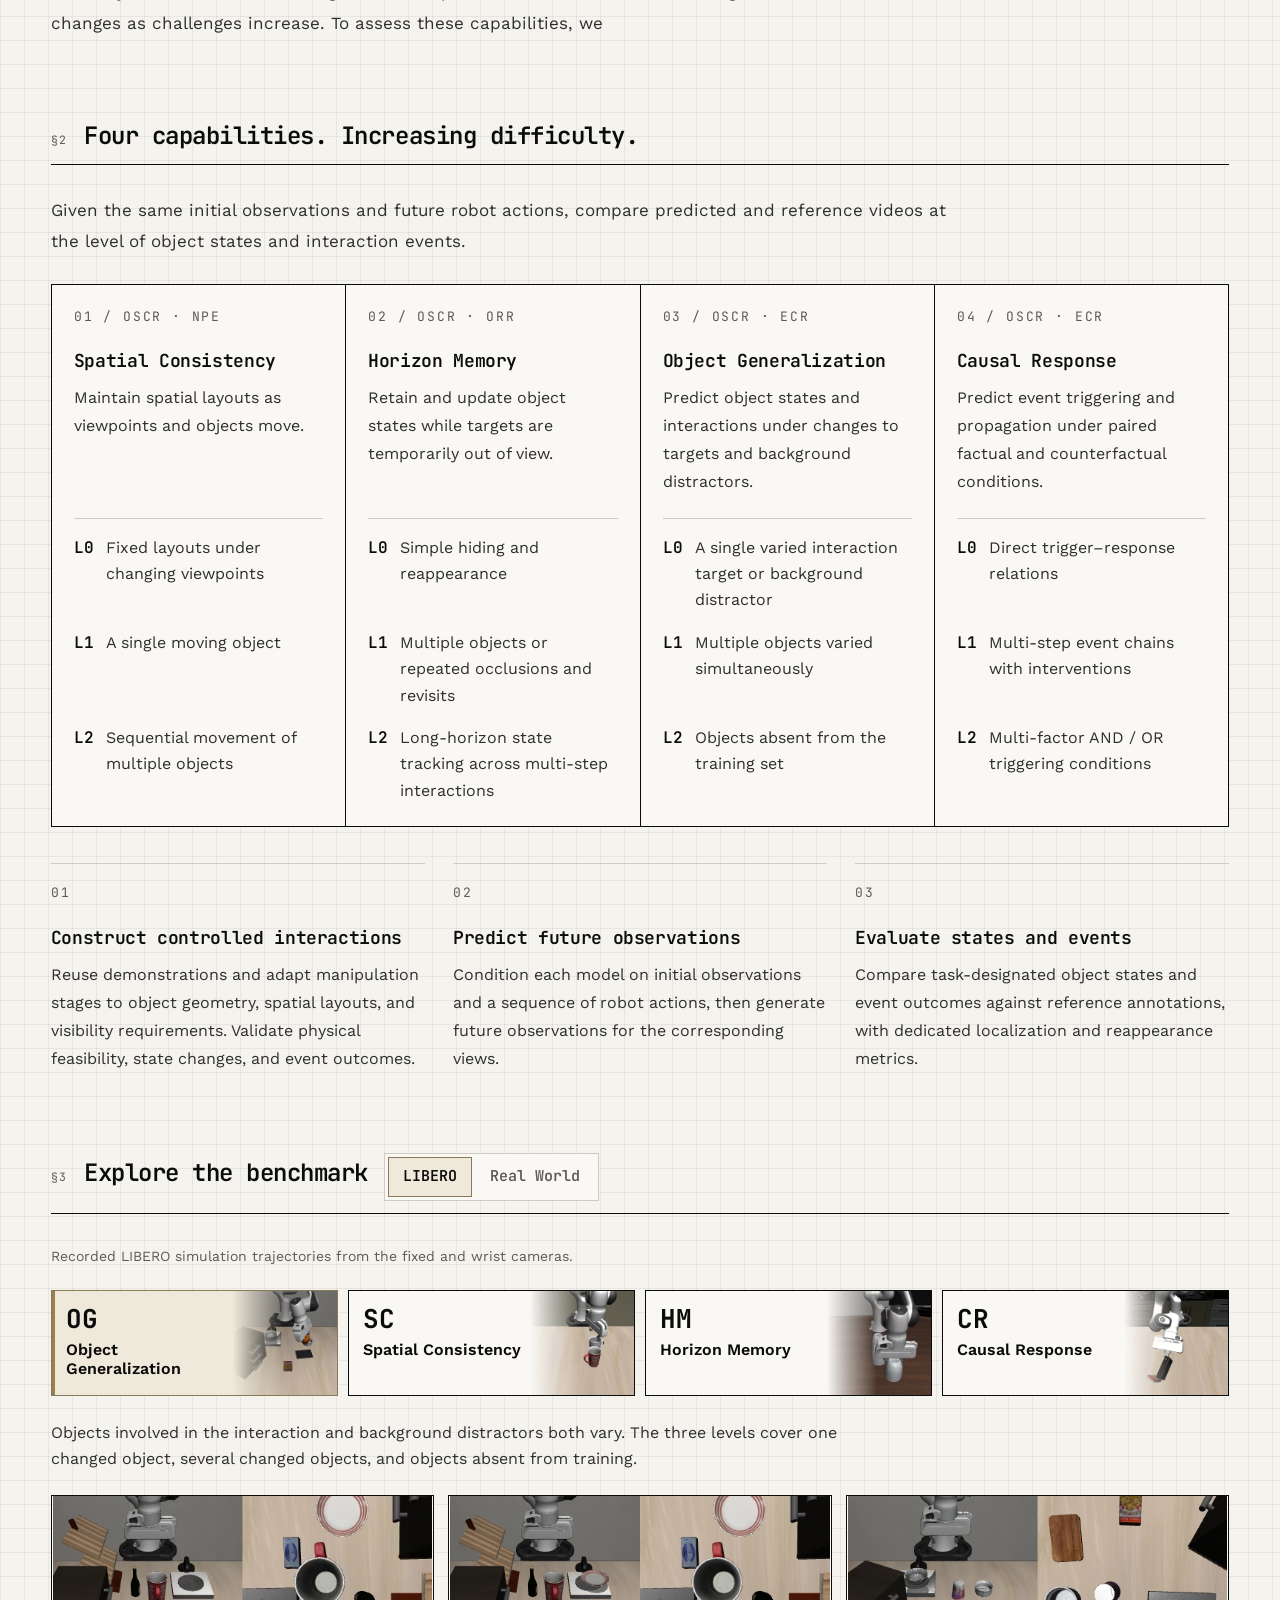
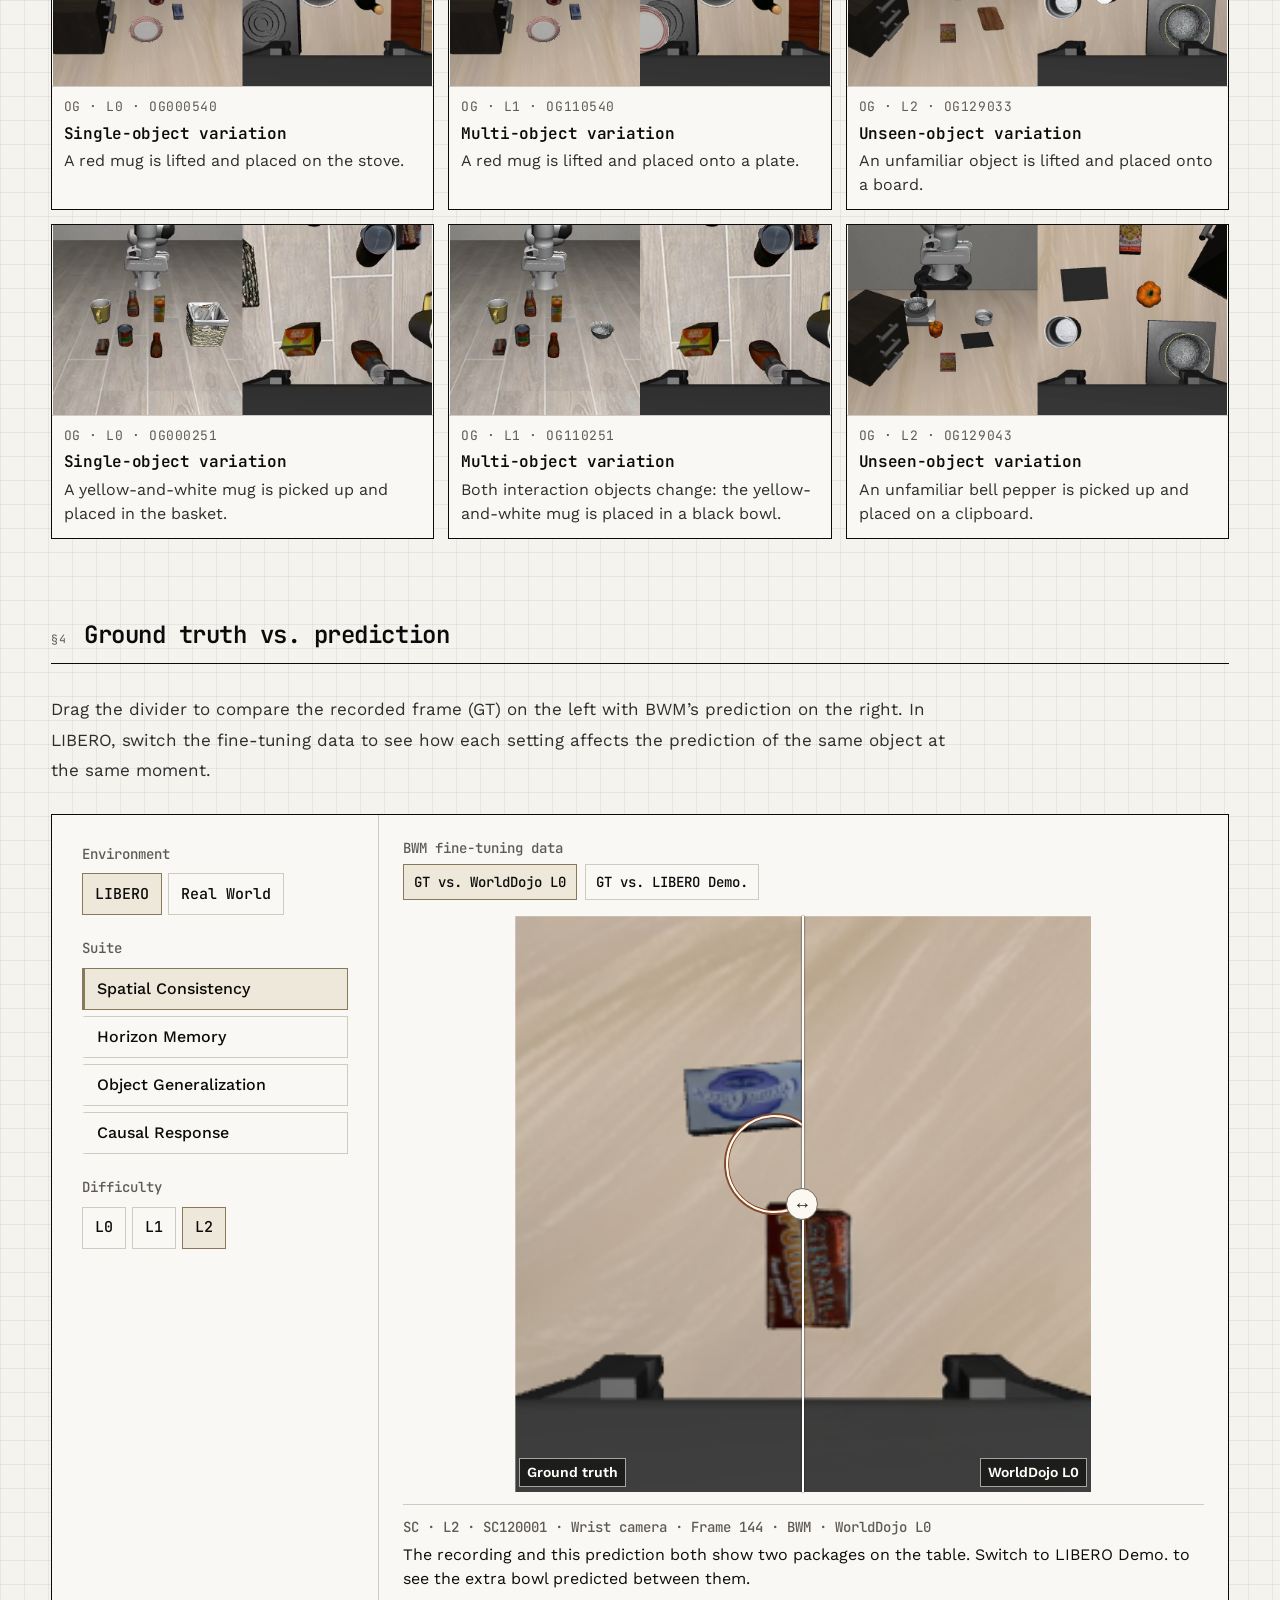
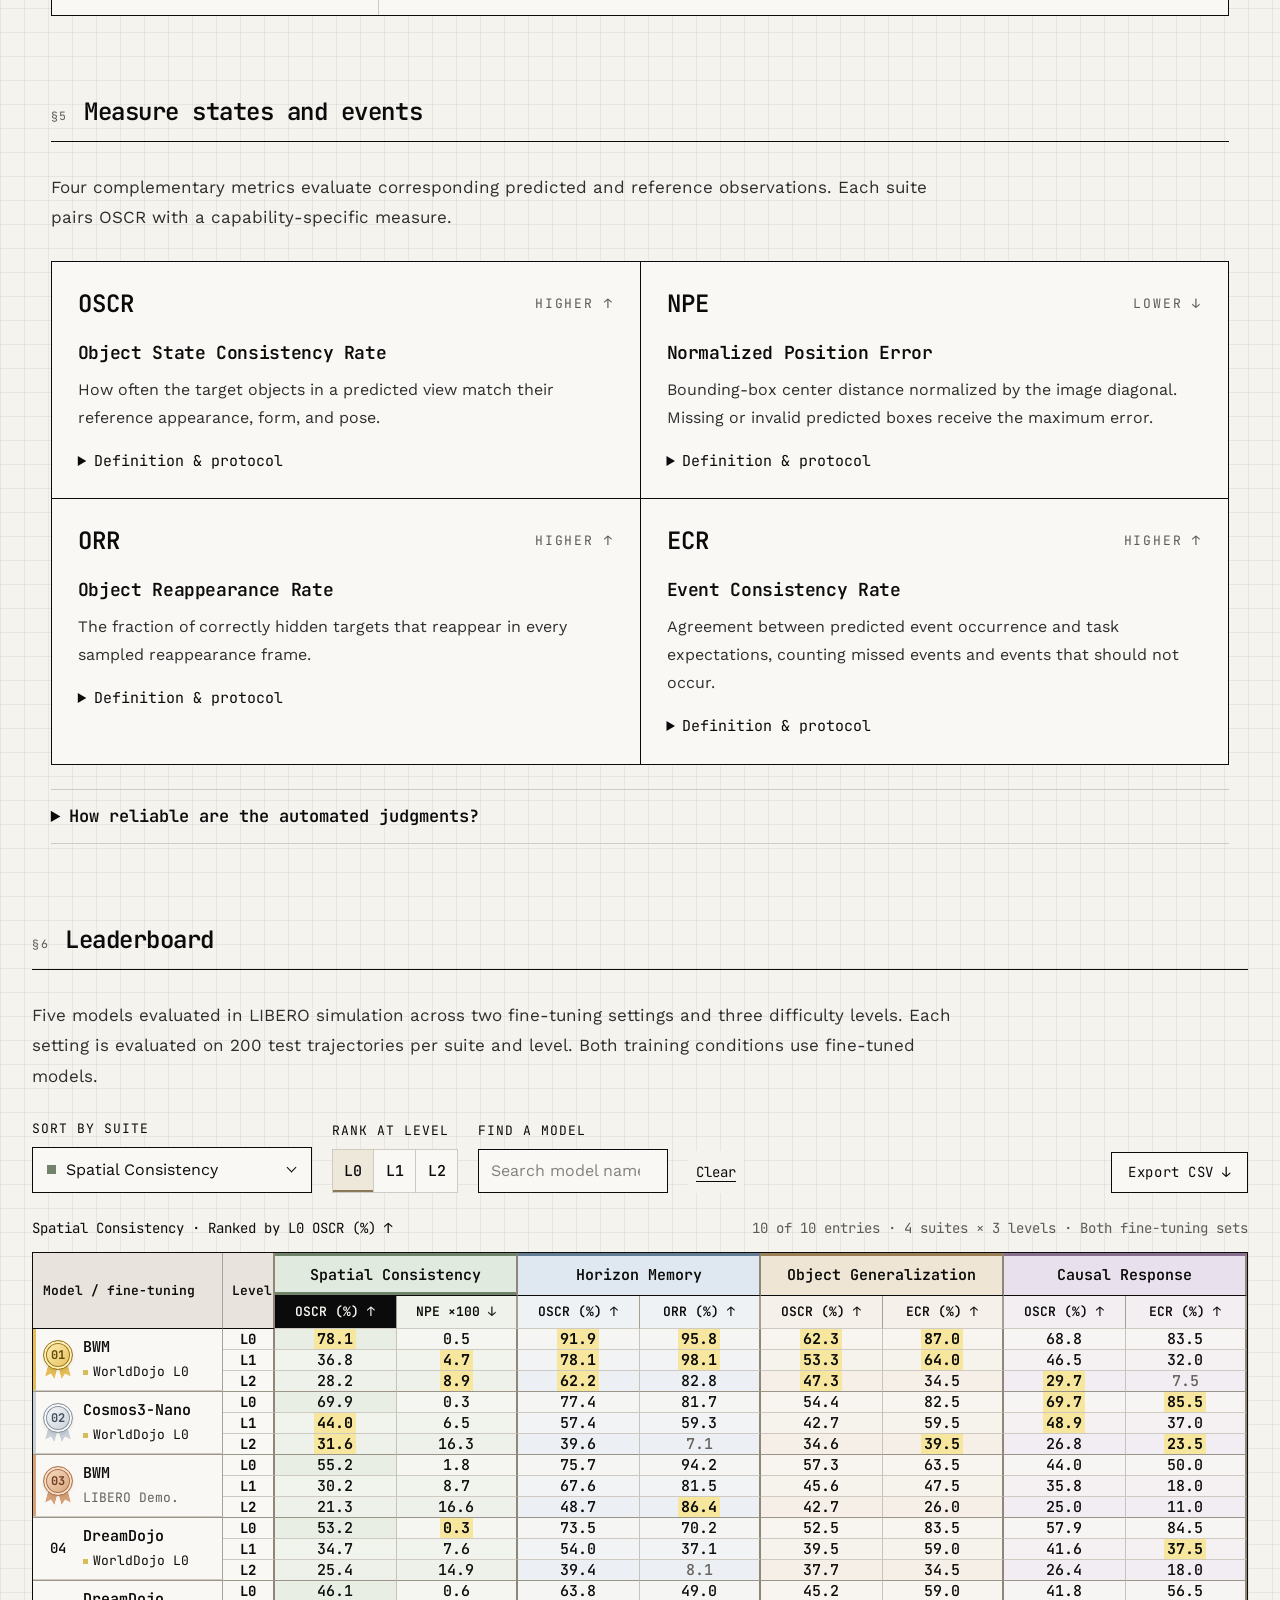
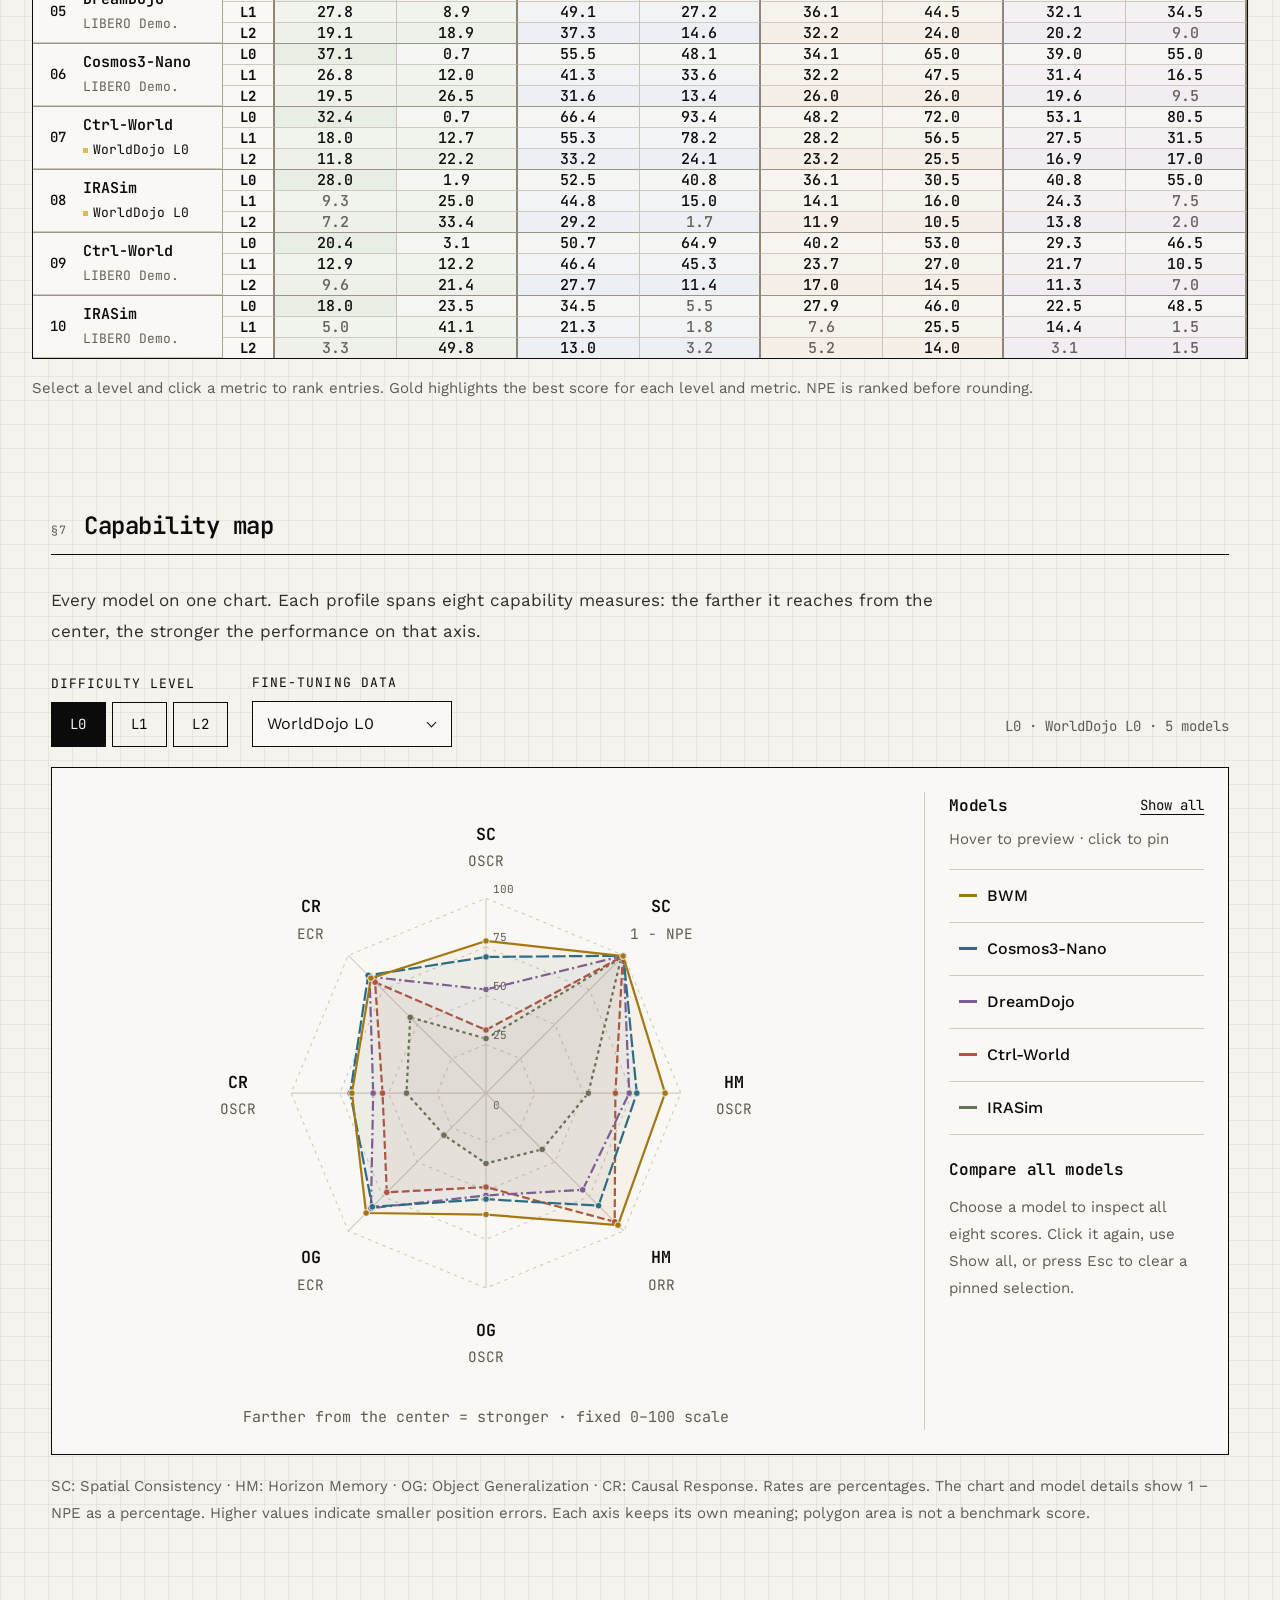
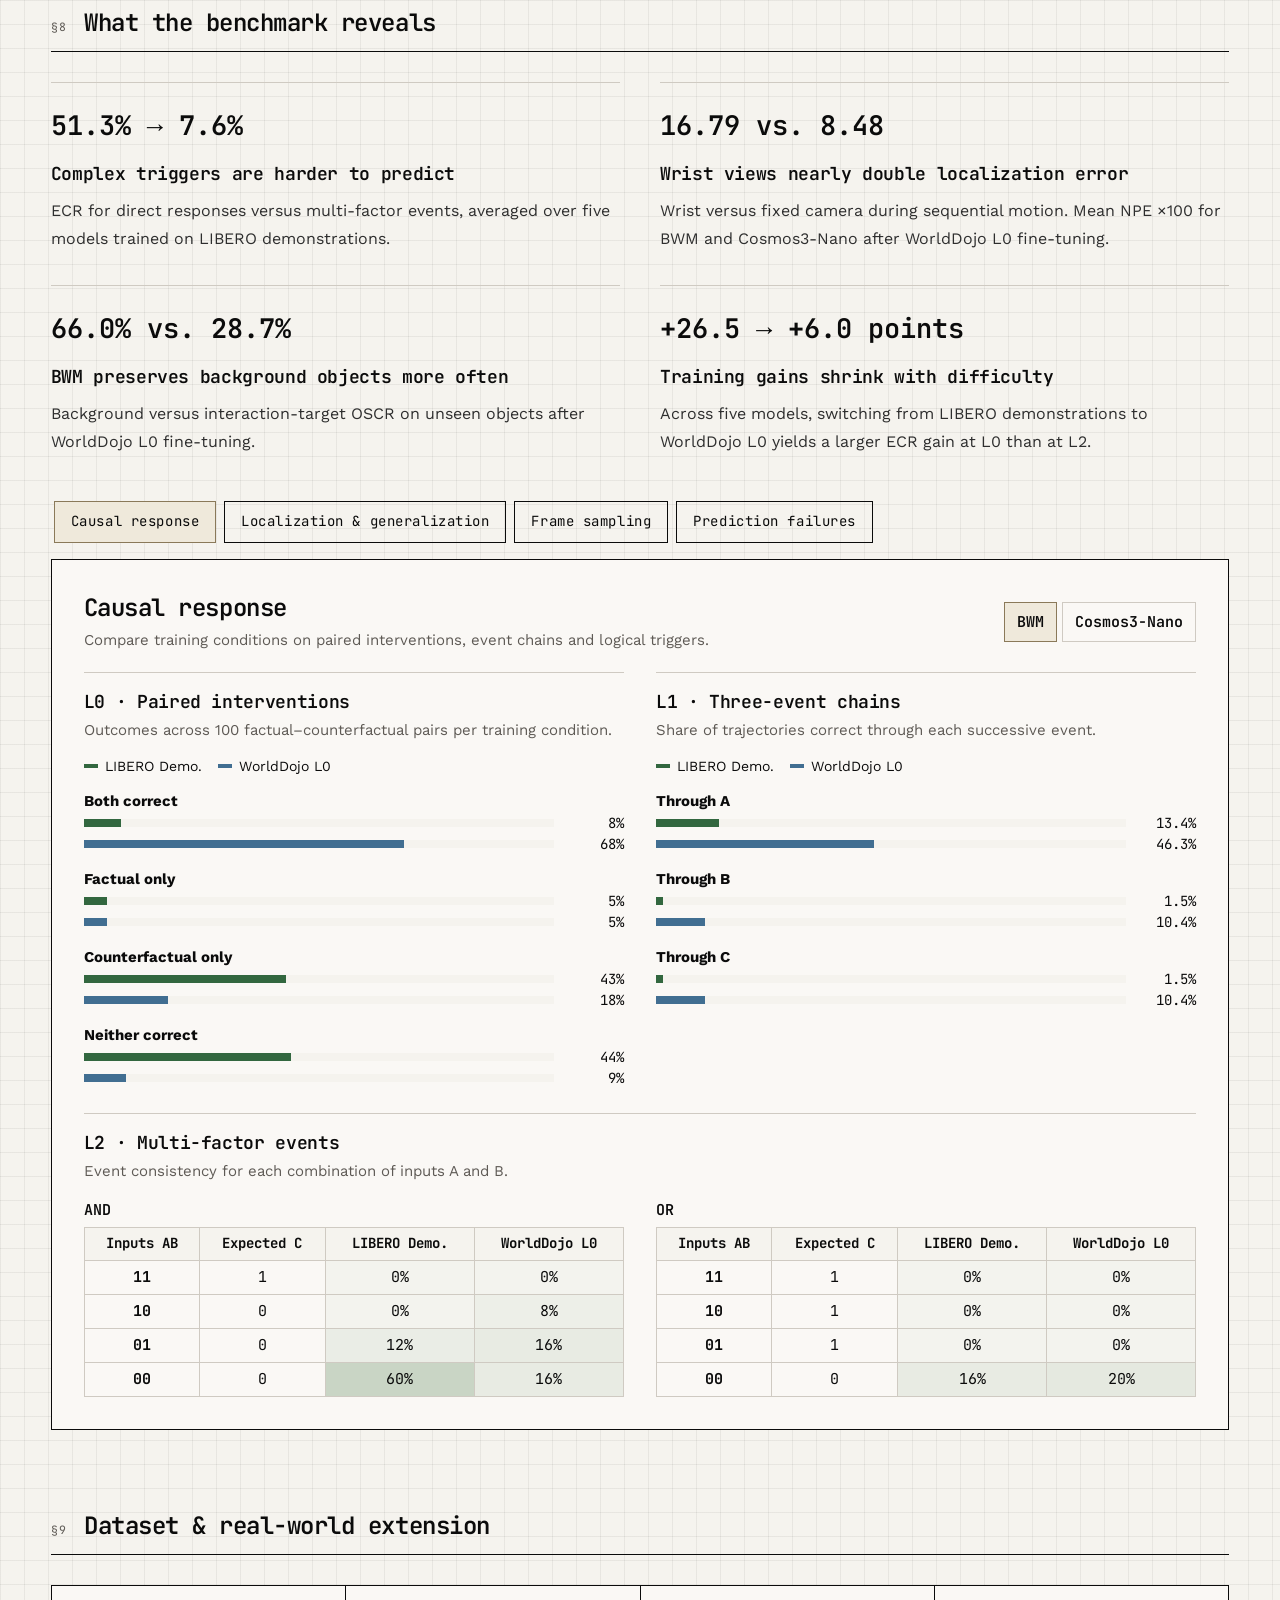
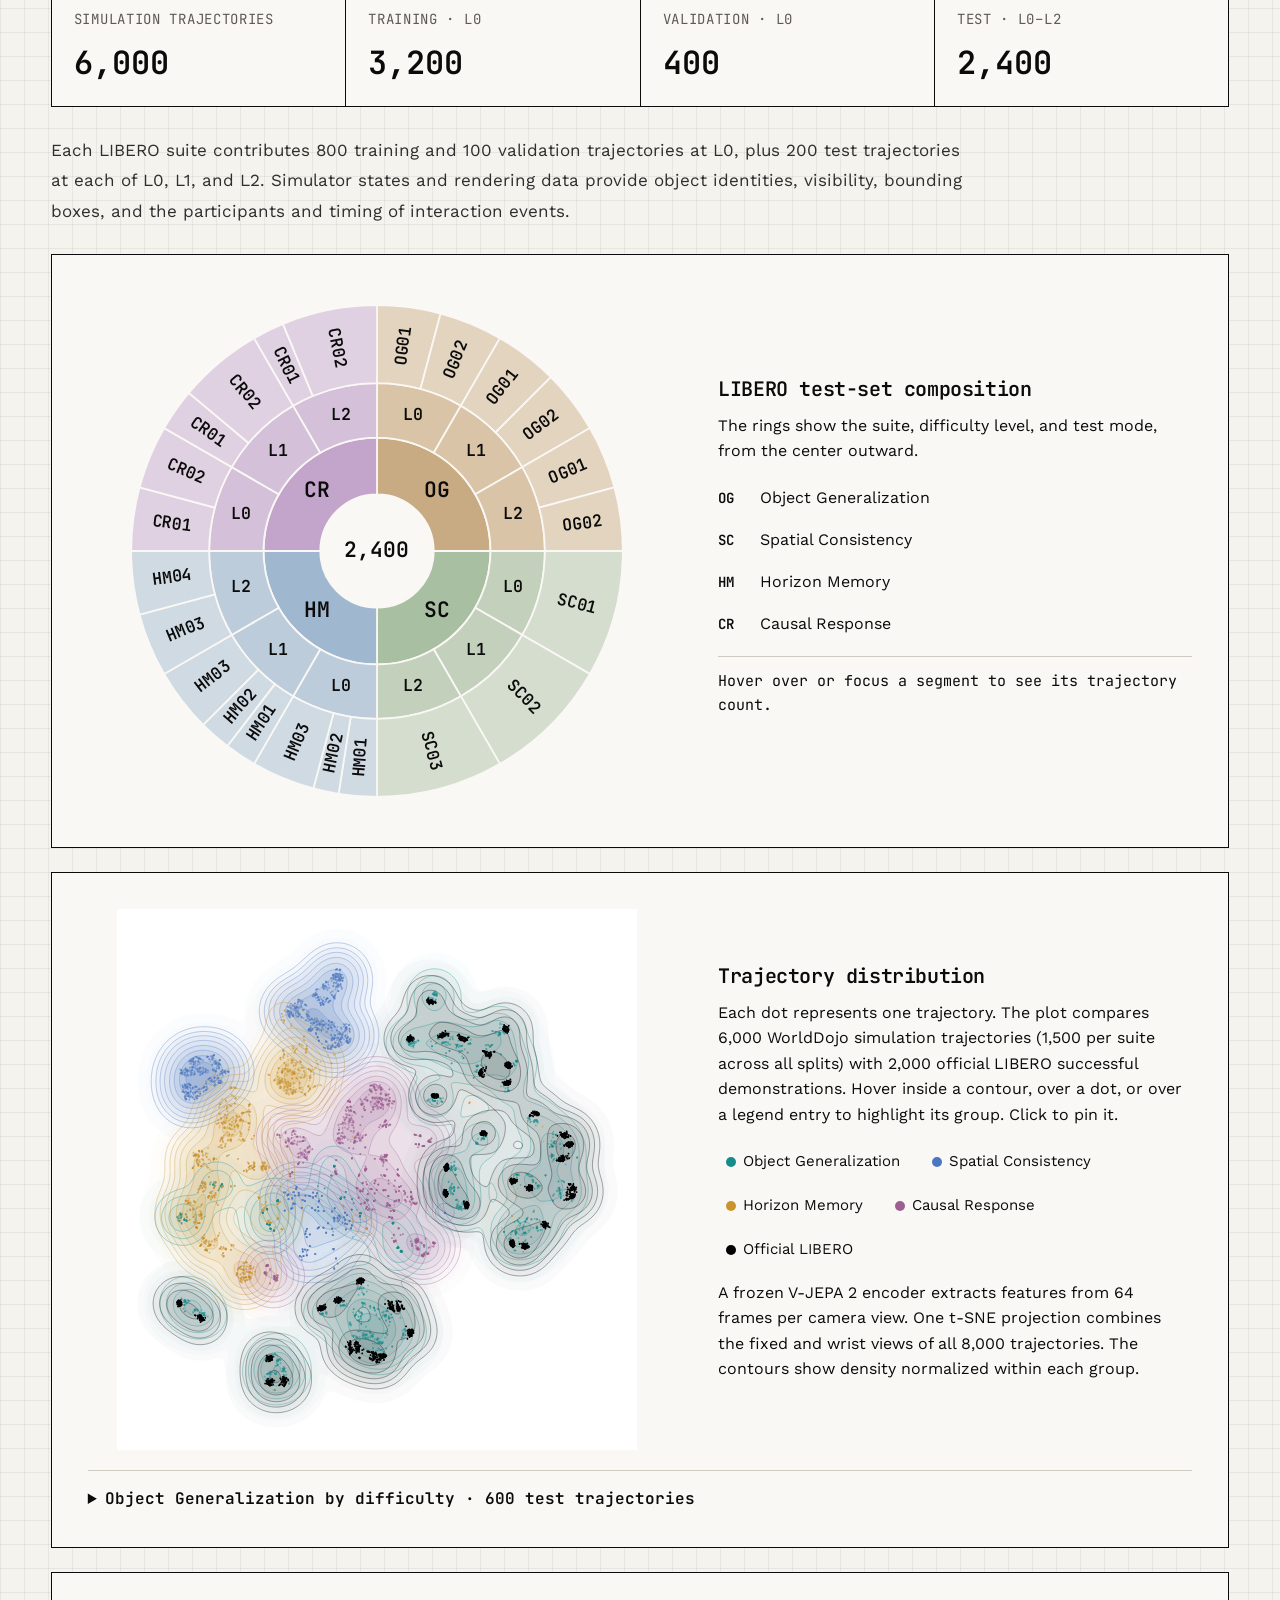
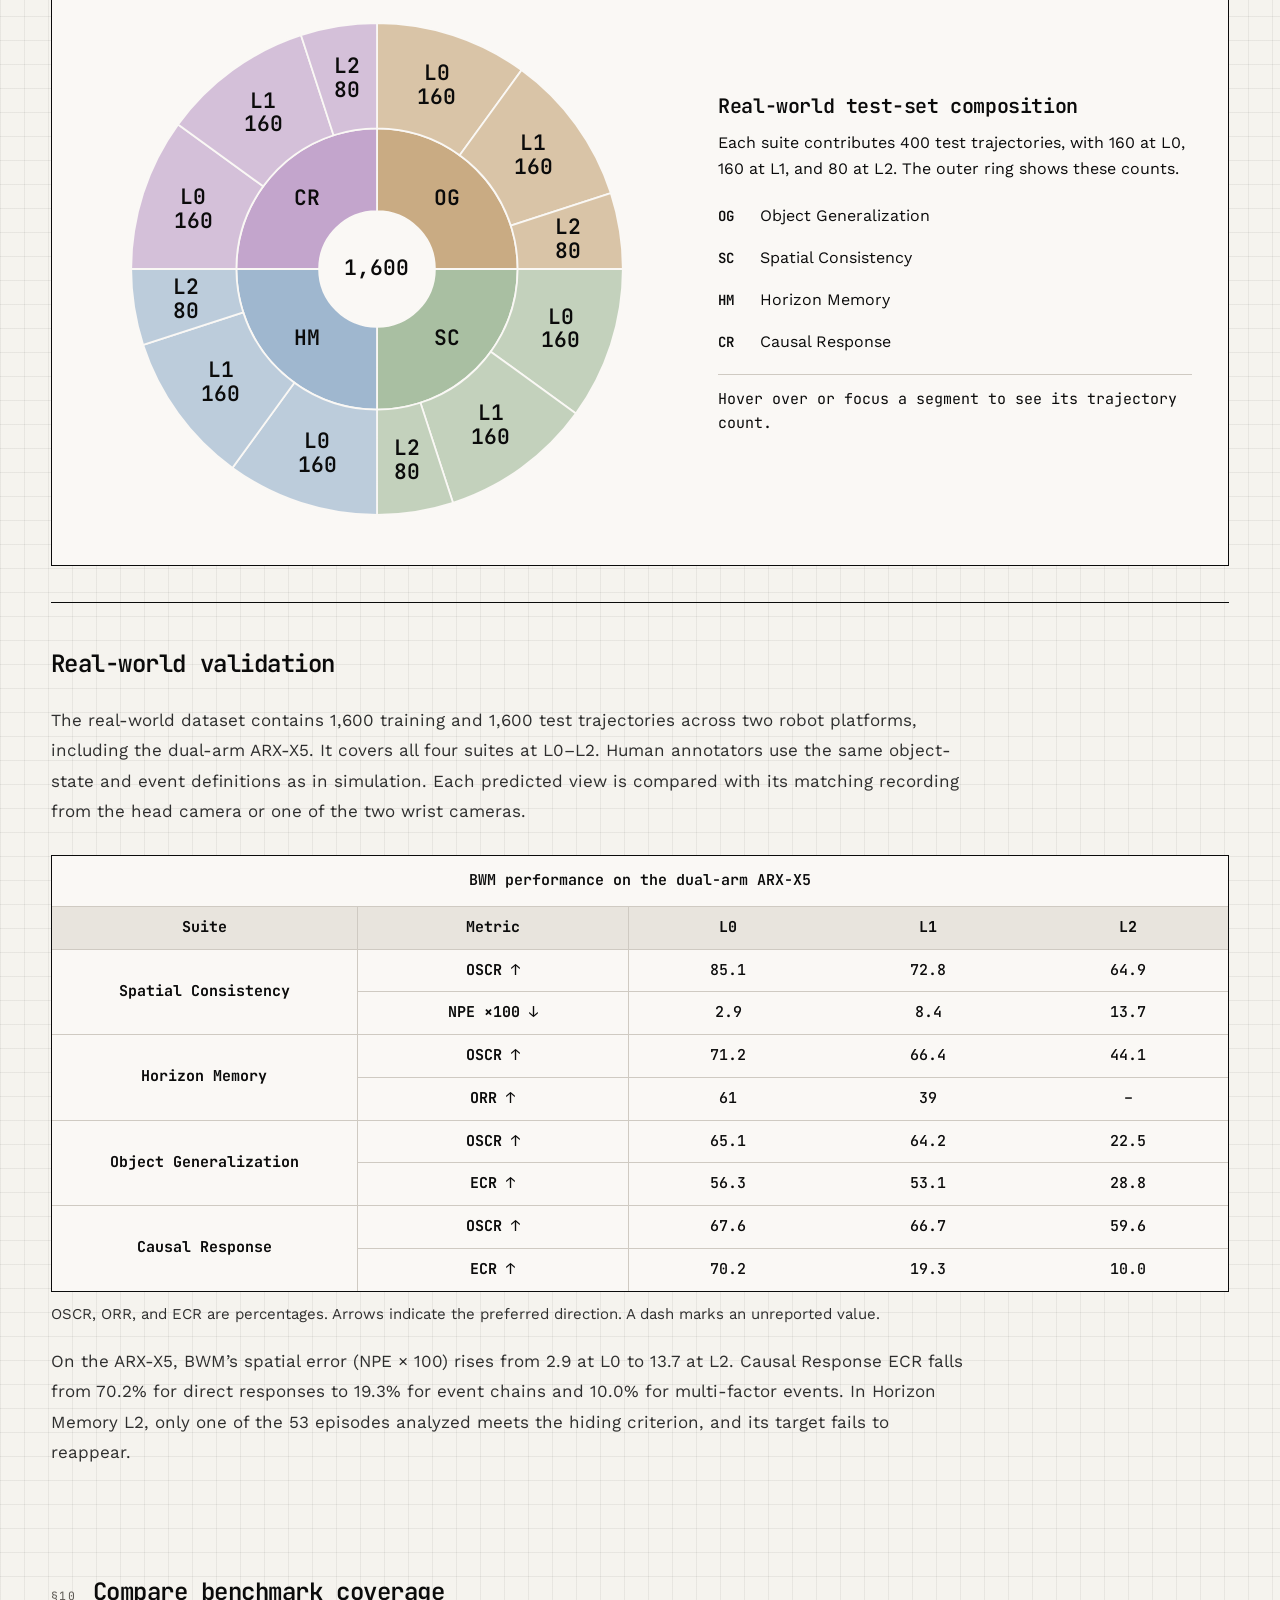
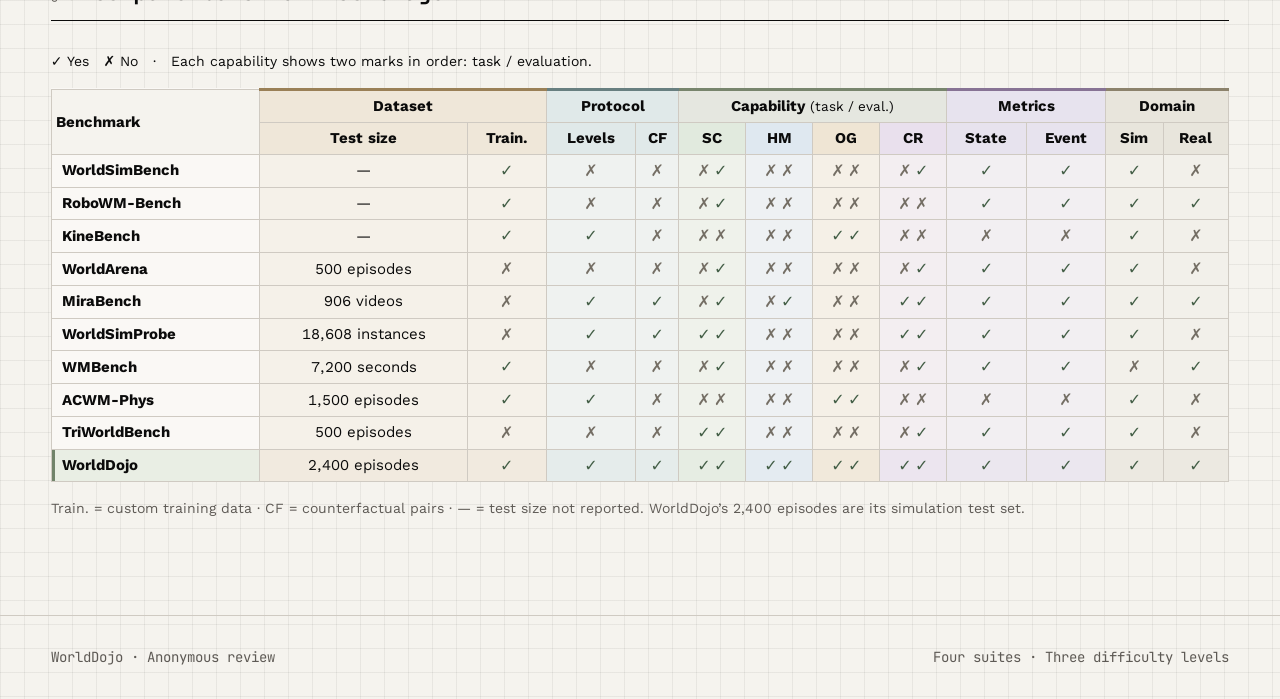
==== commit 6804b89e: "Enlarge the background wordmark and improve capability map hover" ====
--- a/index.html
+++ b/index.html
@@ -16,7 +16,7 @@
 <meta content="WorldDojo: A Comprehensive Benchmark for Interactive Embodied World Models in Robotic Manipulation" name="twitter:title"/>
 <meta content="Evaluating embodied world models across object generalization, spatial consistency, horizon memory, and causal response." name="twitter:description"/>
 <link href="assets/original.css" rel="stylesheet"/>
-<link href="assets/site.css?v=f113d78eae" rel="stylesheet"/>
+<link href="assets/site.css?v=5d2e8ae666" rel="stylesheet"/>
 <meta content="worlddojo/paper-figures/figure-01-overview.png?v=21d9a44036" property="og:image"/>
 <meta content="worlddojo/paper-figures/figure-01-overview.png?v=21d9a44036" name="twitter:image"/>
 <link rel="stylesheet" href="assets/distribution.css?v=acdff294e0"/>
@@ -452,7 +452,7 @@
 </div>
 </footer>
 </div>
-<script defer="" src="worlddojo/content.js?v=377108d6fe"></script><script defer="" src="worlddojo/results.js?v=416b34dbb7"></script><script defer="" src="assets/site.js?v=9dfdae5b04"></script><script defer="" src="assets/leaderboard.js?v=e552e7e997"></script><script defer="" src="assets/analysis.js?v=82313a387e"></script><script defer="" src="assets/radar.js?v=ab901d9539"></script><script defer="" src="assets/select.js?v=e599cd583a"></script><script defer src="assets/distribution.js?v=c8a31a5fca"></script><script defer src="assets/analysis-charts.js?v=615e82a1cf"></script>
+<script defer="" src="worlddojo/content.js?v=377108d6fe"></script><script defer="" src="worlddojo/results.js?v=416b34dbb7"></script><script defer="" src="assets/site.js?v=9dfdae5b04"></script><script defer="" src="assets/leaderboard.js?v=e552e7e997"></script><script defer="" src="assets/analysis.js?v=82313a387e"></script><script defer="" src="assets/radar.js?v=f5798f3981"></script><script defer="" src="assets/select.js?v=e599cd583a"></script><script defer src="assets/distribution.js?v=c8a31a5fca"></script><script defer src="assets/analysis-charts.js?v=615e82a1cf"></script>
 <script defer src="worlddojo/tsne/projections.js?v=e31f49e2a9"></script><script defer src="assets/tsne.js?v=77f7210ee0"></script>
 <script defer src="worlddojo/compare/cases.js?v=581e0ccad3"></script>
 <script defer src="assets/compare.js?v=7cbfa72ae7"></script>
--- a/assets/site.css
+++ b/assets/site.css
@@ -544,3 +544,20 @@
 #benchmark-coverage tbody tr:last-child td[data-band]{background:color-mix(in srgb,var(--band) 80%,var(--card))}
 #benchmark-coverage tbody tr:last-child th{box-shadow:inset 3px 0 #71836a;font-weight:700}
 @media(max-width:680px){#benchmark-coverage td[data-band]{border-radius:3px} #benchmark-coverage tbody tr{column-gap:3px}}
+
+/* Figure 1 wordmark sits between the page grid and the content. */
+body.bg-grid{isolation:isolate}
+body.bg-grid::before{
+  content:"";
+  position:fixed;
+  left:50%;
+  top:50%;
+  transform:translate(-50%,-50%);
+  width:min(92vw,1040px);
+  aspect-ratio:3 / 1;
+  background:url("worlddojo-wordmark.png") center / contain no-repeat;
+  opacity:.105;
+  filter:saturate(.65);
+  pointer-events:none;
+  z-index:-1;
+}
